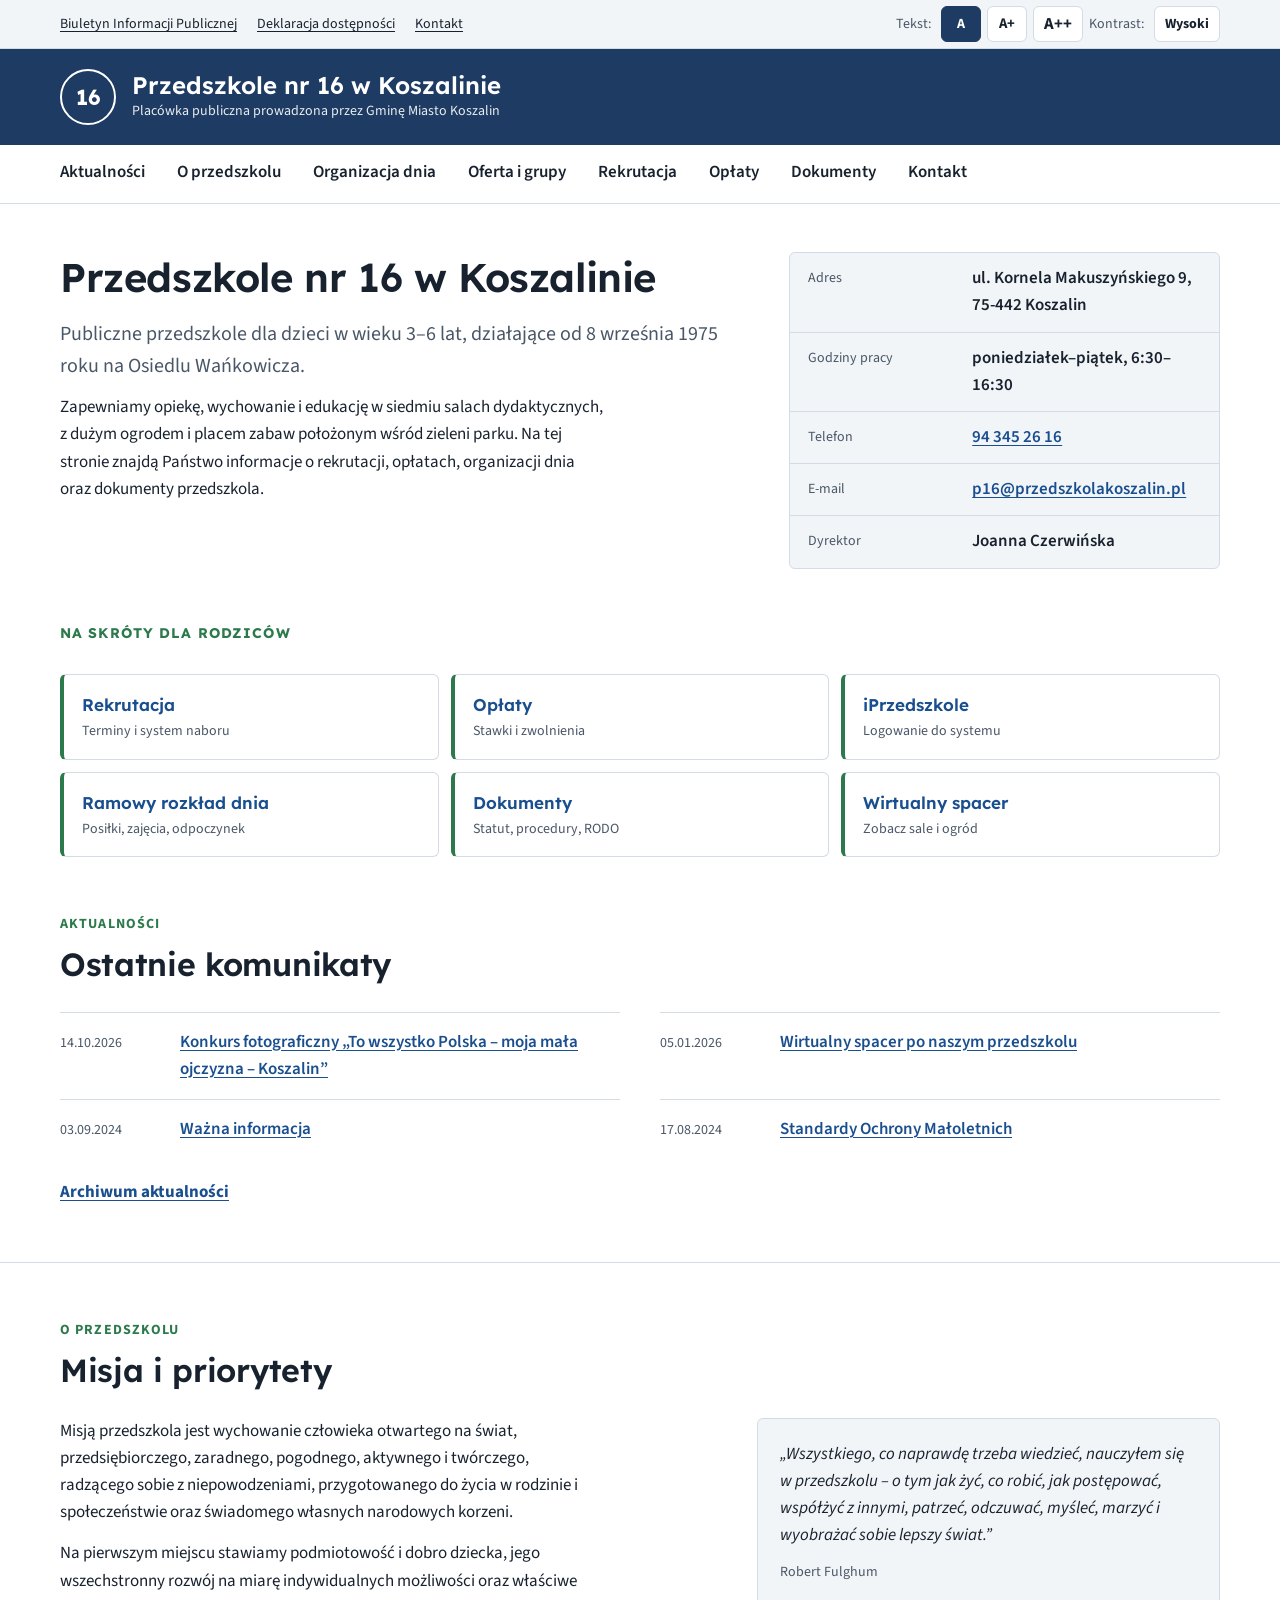
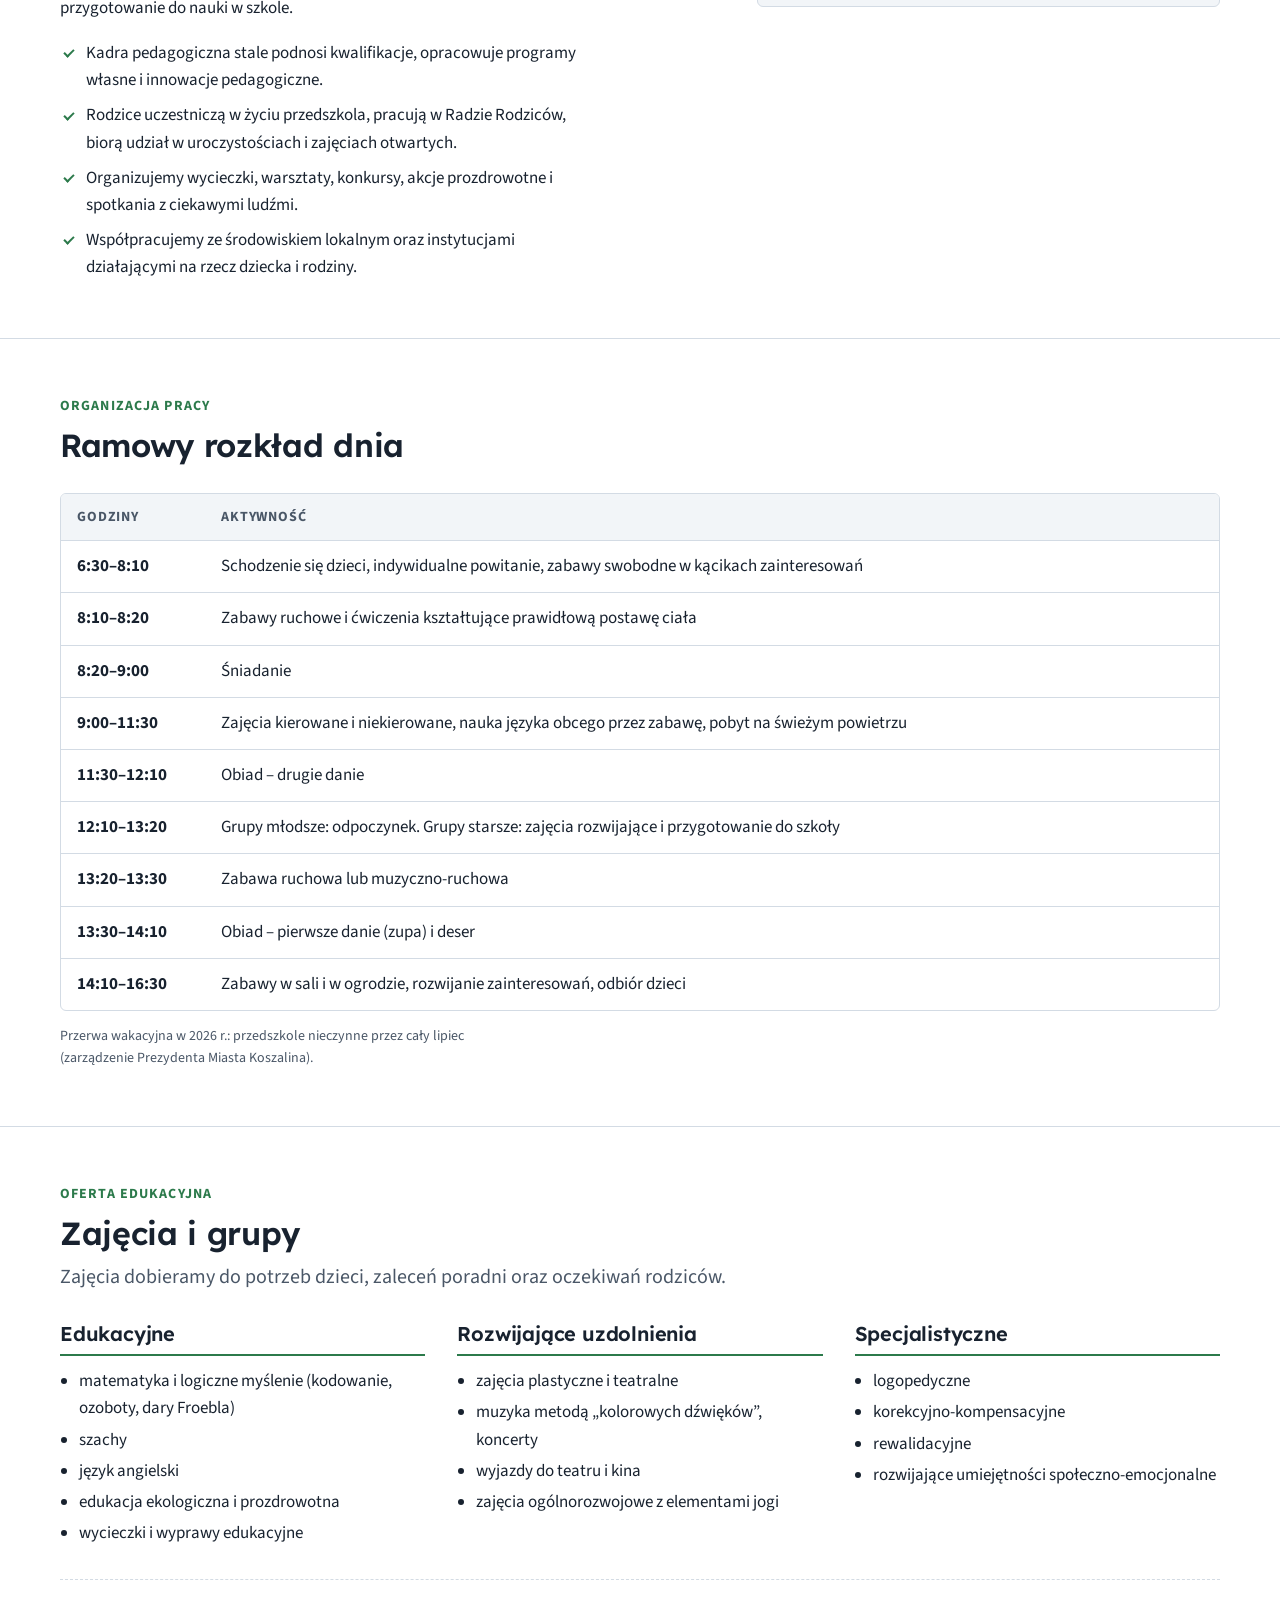
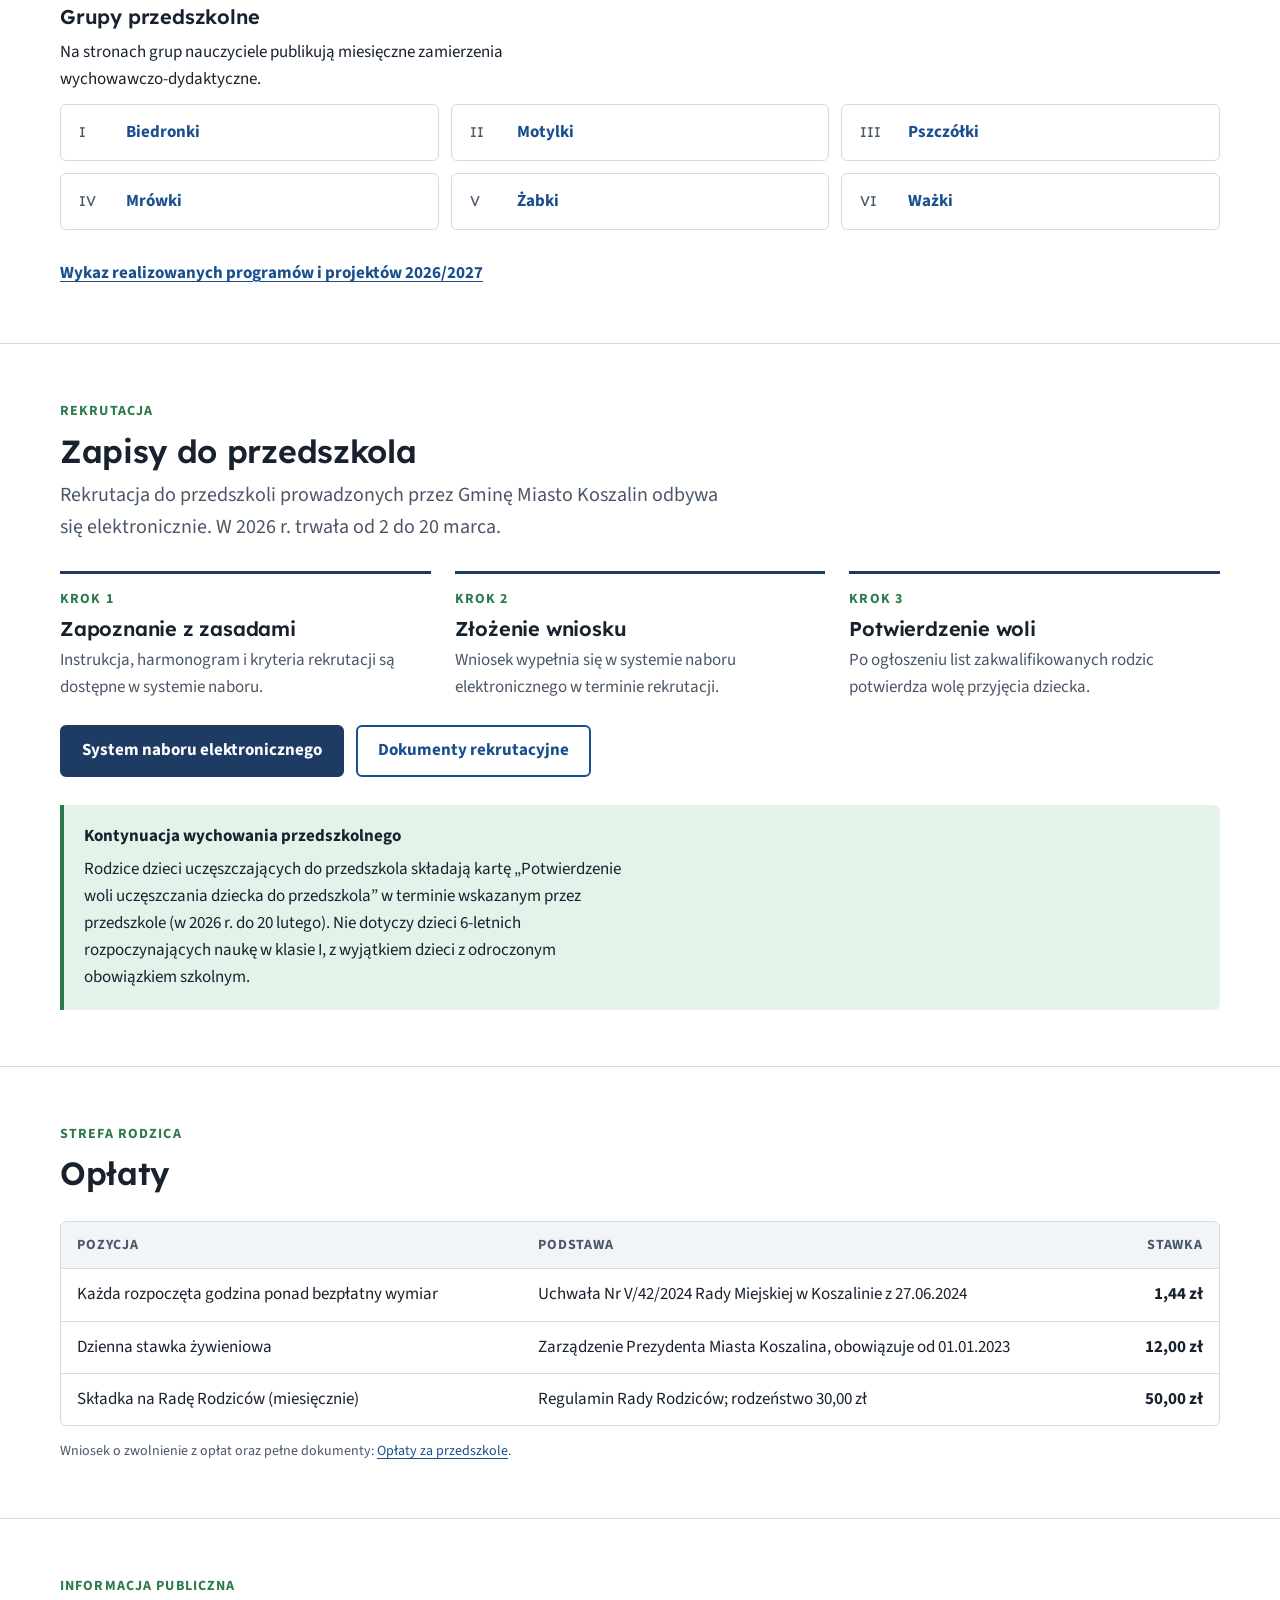
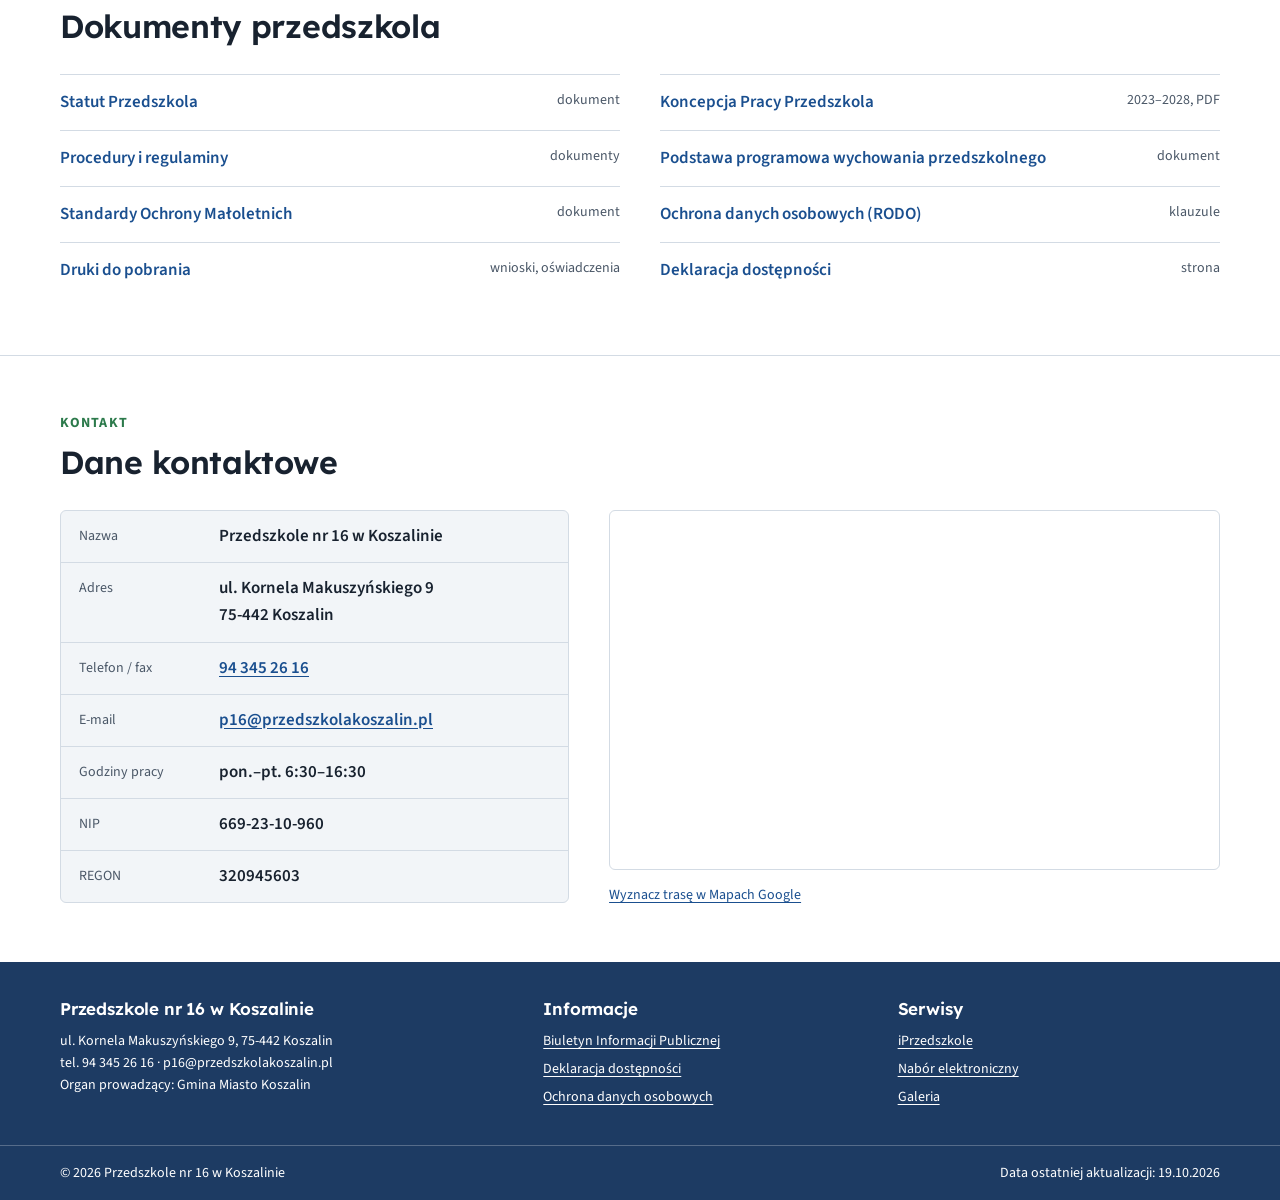
==== oficjalna/index.html @ 83d0f4f5 "Add official, accessibility-focused version of the kindergarten site Restrained public-institution d" ====
<!doctype html>
<html lang="pl">
<head>
<meta charset="utf-8">
<meta name="viewport" content="width=device-width, initial-scale=1">
<title>Przedszkole nr 16 w Koszalinie</title>
<meta name="description" content="Przedszkole nr 16 w Koszalinie – publiczne przedszkole prowadzone przez Gminę Miasto Koszalin. Rekrutacja, opłaty, organizacja dnia, dokumenty i kontakt.">
<link rel="preconnect" href="https://fonts.googleapis.com">
<link rel="preconnect" href="https://fonts.gstatic.com" crossorigin>
<link href="https://fonts.googleapis.com/css2?family=Lexend:wght@500;600;700&family=Source+Sans+3:wght@400;600;700&display=swap&subset=latin-ext" rel="stylesheet">
<style>
/* Layout: urzędowy układ jednokolumnowy — pasek dostępności, nagłówek instytucji, menu,
   treść w sekcjach z czytelnymi nagłówkami i tabelami; akcent zieleni parku tylko w detalach. */
:root {
  --bg: #ffffff;
  --surface: #f2f5f8;
  --ink: #18222f;
  --muted: #4a5767;
  --line: #d3dbe4;
  --brand: #1d3b63;
  --brand-ink: #ffffff;
  --link: #1a4f8f;
  --accent: #2c7a4b;
  --accent-soft: #e5f2ea;
  --focus: #ffbf47;
  --focus-ink: #18222f;

  --f-display: "Lexend", "Segoe UI", system-ui, sans-serif;
  --f-body: "Source Sans 3", "Segoe UI", system-ui, -apple-system, sans-serif;

  --s-1: 0.875rem; --s0: 1.0625rem; --s1: 1.25rem; --s2: 1.5rem; --s3: 2rem; --s4: 2.5rem;
  --r: 6px;
  --max: 1160px;
  --text: 68ch;
}
@media (prefers-color-scheme: dark) {
  :root:not([data-theme="light"]) {
    --bg: #10161e; --surface: #18212c; --ink: #e8edf3; --muted: #aab6c4; --line: #2c3a4a;
    --brand: #19324f; --brand-ink: #ffffff; --link: #8fbfff; --accent: #6cc794; --accent-soft: #1b3326;
    --focus: #ffbf47; --focus-ink: #10161e; color-scheme: dark;
  }
}
:root[data-theme="dark"] {
  --bg: #10161e; --surface: #18212c; --ink: #e8edf3; --muted: #aab6c4; --line: #2c3a4a;
  --brand: #19324f; --brand-ink: #ffffff; --link: #8fbfff; --accent: #6cc794; --accent-soft: #1b3326;
  --focus: #ffbf47; --focus-ink: #10161e; color-scheme: dark;
}
/* Wysoki kontrast (przełącznik w pasku dostępności) */
:root[data-contrast="high"] {
  --bg: #000000; --surface: #000000; --ink: #ffff00; --muted: #ffff00; --line: #ffff00;
  --brand: #000000; --brand-ink: #ffff00; --link: #ffff00; --accent: #ffff00; --accent-soft: #000000;
  --focus: #ffffff; --focus-ink: #000000; color-scheme: dark;
}
:root[data-fs="1"] { font-size: 112.5%; }
:root[data-fs="2"] { font-size: 125%; }

*, *::before, *::after { box-sizing: border-box; }
html { background: var(--bg); }
body {
  margin: 0; background: var(--bg); color: var(--ink);
  font-family: var(--f-body); font-size: var(--s0); line-height: 1.6;
  overflow-x: hidden;
}
h1, h2, h3 { font-family: var(--f-display); font-weight: 600; line-height: 1.25; margin: 0; text-wrap: balance; letter-spacing: -0.01em; }
h2 { font-size: var(--s3); }
h3 { font-size: var(--s1); }
p { margin: 0; max-width: var(--text); }
a { color: var(--link); text-underline-offset: 0.18em; }
a:hover { text-decoration-thickness: 2px; }
:focus-visible { outline: 3px solid var(--focus); outline-offset: 2px; box-shadow: 0 0 0 6px var(--focus-ink); }
img, iframe { max-width: 100%; }

.wrap {
  max-width: calc(var(--max) + 2 * 24px); margin-inline: auto;
  padding-left: max(16px, env(safe-area-inset-left, 0px));
  padding-right: max(16px, env(safe-area-inset-right, 0px));
}
@media (min-width: 720px) { .wrap { padding-left: max(24px, env(safe-area-inset-left, 0px)); padding-right: max(24px, env(safe-area-inset-right, 0px)); } }

.skip { position: absolute; left: 16px; top: -100px; z-index: 20; background: var(--focus); color: var(--focus-ink); padding: 10px 16px; font-weight: 700; border-radius: var(--r); }
.skip:focus { top: calc(env(safe-area-inset-top, 0px) + 8px); }

/* Pasek dostępności */
.util { background: var(--surface); border-bottom: 1px solid var(--line); font-size: var(--s-1); }
.util .wrap { display: flex; flex-wrap: wrap; align-items: center; justify-content: space-between; gap: 8px 24px; padding-block: 6px; }
.util ul { list-style: none; margin: 0; padding: 0; display: flex; flex-wrap: wrap; gap: 4px 20px; }
.util a { color: var(--ink); }
.a11y { display: flex; flex-wrap: wrap; align-items: center; gap: 6px; }
.a11y span { color: var(--muted); margin-right: 4px; }
.a11y button {
  font: inherit; font-weight: 700; min-width: 40px; min-height: 36px; padding: 2px 10px; cursor: pointer;
  border: 1px solid var(--line); background: var(--bg); color: var(--ink); border-radius: var(--r);
}
.a11y button[aria-pressed="true"] { background: var(--brand); color: var(--brand-ink); border-color: var(--brand); }
:root[data-contrast="high"] .a11y button[aria-pressed="true"] { outline: 2px solid var(--ink); }
.a11y .fs1 { font-size: 1.05em; } .a11y .fs2 { font-size: 1.2em; }

/* Nagłówek instytucji */
.masthead { background: var(--brand); color: var(--brand-ink); }
.masthead .wrap { display: flex; align-items: center; justify-content: space-between; gap: 16px; padding-block: 20px; }
.inst { display: flex; align-items: center; gap: 16px; color: inherit; text-decoration: none; min-width: 0; }
.inst-mark {
  flex: none; width: 56px; height: 56px; border: 2px solid currentColor; border-radius: 50%;
  display: grid; place-items: center; font-family: var(--f-display); font-weight: 700; font-size: 1.35rem;
}
.inst-name { display: flex; flex-direction: column; min-width: 0; }
.inst-name strong { font-family: var(--f-display); font-weight: 600; font-size: var(--s2); line-height: 1.15; }
.inst-name small { font-size: var(--s-1); opacity: .9; }
.menu-btn {
  display: none; font: inherit; font-weight: 700; color: var(--brand-ink); background: transparent;
  border: 2px solid currentColor; border-radius: var(--r); padding: 8px 14px; cursor: pointer; min-height: 44px;
}

nav.main { border-bottom: 1px solid var(--line); background: var(--bg); }
nav.main ul { list-style: none; margin: 0; padding: 0; display: flex; flex-wrap: wrap; }
nav.main a {
  display: block; padding: 14px 16px; color: var(--ink); text-decoration: none; font-weight: 600;
  border-bottom: 3px solid transparent;
}
nav.main li:first-child a { padding-left: 0; }
nav.main a:hover { border-bottom-color: var(--accent); }

/* Treść */
main section { padding-block: 56px; border-bottom: 1px solid var(--line); }
main section:last-of-type { border-bottom: 0; }
.sec-head { display: grid; gap: 8px; margin-bottom: 28px; }
.kicker { font-size: var(--s-1); font-weight: 700; text-transform: uppercase; letter-spacing: .08em; color: var(--accent); }
.lede { color: var(--muted); font-size: var(--s1); }

.intro { display: grid; grid-template-columns: minmax(0, 1.6fr) minmax(0, 1fr); gap: 40px; align-items: start; padding-block: 48px 56px; }
.intro h1 { font-size: var(--s4); margin-bottom: 16px; }
.intro p + p { margin-top: 12px; }
.facts { margin: 0; border: 1px solid var(--line); border-radius: var(--r); background: var(--surface); }
.facts div { display: grid; grid-template-columns: 9.5rem minmax(0, 1fr); gap: 12px; padding: 12px 18px; border-top: 1px solid var(--line); }
.facts div:first-child { border-top: 0; }
.facts dt { color: var(--muted); font-size: var(--s-1); padding-top: 2px; }
.facts dd { margin: 0; font-weight: 600; overflow-wrap: anywhere; }

.quick { list-style: none; margin: 32px 0 0; padding: 0; display: grid; grid-template-columns: repeat(3, minmax(0, 1fr)); gap: 12px; }
.quick a {
  display: grid; gap: 2px; padding: 16px 18px; height: 100%;
  border: 1px solid var(--line); border-left: 4px solid var(--accent); border-radius: var(--r);
  text-decoration: none; color: var(--ink); background: var(--bg);
}
.quick a:hover { background: var(--accent-soft); }
.quick strong { font-family: var(--f-display); font-weight: 600; color: var(--link); }
.quick span { color: var(--muted); font-size: var(--s-1); }

/* Aktualności */
.news { list-style: none; margin: 0; padding: 0; display: grid; grid-template-columns: repeat(2, minmax(0, 1fr)); gap: 0 40px; }
.news li { display: grid; grid-template-columns: 6.5rem minmax(0, 1fr); gap: 16px; padding: 16px 0; border-top: 1px solid var(--line); }
.news time { font-variant-numeric: tabular-nums; color: var(--muted); font-size: var(--s-1); padding-top: 3px; }
.news a { font-weight: 600; }
.more { display: inline-block; margin-top: 20px; font-weight: 700; }

/* O przedszkolu */
.cols { display: grid; grid-template-columns: minmax(0, 1.4fr) minmax(0, 1fr); gap: 48px; }
.prose { display: grid; gap: 14px; }
.ticks { list-style: none; margin: 4px 0 0; padding: 0; display: grid; gap: 8px; }
.ticks li { position: relative; padding-left: 26px; max-width: var(--text); }
.ticks li::before { content: ""; position: absolute; left: 4px; top: .55em; width: 10px; height: 6px; border-left: 2px solid var(--accent); border-bottom: 2px solid var(--accent); transform: rotate(-45deg); }
aside.panel { border: 1px solid var(--line); border-radius: var(--r); padding: 22px; background: var(--surface); display: grid; gap: 12px; align-self: start; }
aside.panel blockquote { margin: 0; font-style: italic; }
aside.panel cite { font-style: normal; color: var(--muted); font-size: var(--s-1); }

/* Tabele */
.table-scroll { overflow-x: auto; border: 1px solid var(--line); border-radius: var(--r); }
table { width: 100%; border-collapse: collapse; font-variant-numeric: tabular-nums; }
caption { text-align: left; padding: 12px 16px; font-weight: 700; background: var(--surface); border-bottom: 1px solid var(--line); }
th, td { text-align: left; vertical-align: top; padding: 12px 16px; border-top: 1px solid var(--line); }
thead th { border-top: 0; font-size: var(--s-1); text-transform: uppercase; letter-spacing: .06em; color: var(--muted); background: var(--surface); }
tbody th { white-space: nowrap; font-weight: 700; width: 9rem; }
td.num { text-align: right; white-space: nowrap; font-weight: 700; }
.note { margin-top: 14px; color: var(--muted); font-size: var(--s-1); }

/* Oferta */
.offer { display: grid; grid-template-columns: repeat(3, minmax(0, 1fr)); gap: 32px; }
.offer h3 { padding-bottom: 8px; border-bottom: 2px solid var(--accent); margin-bottom: 12px; }
.offer ul { margin: 0; padding-left: 1.1em; display: grid; gap: 4px; }
.programs { margin-top: 32px; padding-top: 24px; border-top: 1px dashed var(--line); display: grid; gap: 10px; }

.groups { list-style: none; margin: 0; padding: 0; display: grid; grid-template-columns: repeat(3, minmax(0, 1fr)); gap: 12px; }
.groups a { display: flex; align-items: baseline; gap: 12px; padding: 14px 18px; border: 1px solid var(--line); border-radius: var(--r); text-decoration: none; color: var(--ink); }
.groups a:hover { border-color: var(--link); }
.groups span { font-family: var(--f-display); color: var(--muted); font-size: var(--s-1); min-width: 2.2rem; }
.groups strong { color: var(--link); }

/* Rekrutacja */
.steps { list-style: none; margin: 0; padding: 0; counter-reset: st; display: grid; grid-template-columns: repeat(3, minmax(0, 1fr)); gap: 24px; }
.steps li { counter-increment: st; display: grid; gap: 6px; padding-top: 14px; border-top: 3px solid var(--brand); }
:root[data-contrast="high"] .steps li { border-top-color: var(--ink); }
.steps li::before { content: "Krok " counter(st); font-size: var(--s-1); font-weight: 700; text-transform: uppercase; letter-spacing: .08em; color: var(--accent); }
.steps p { color: var(--muted); }
.callout { margin-top: 28px; padding: 18px 20px; border-left: 4px solid var(--accent); background: var(--accent-soft); border-radius: 0 var(--r) var(--r) 0; display: grid; gap: 6px; }
:root[data-contrast="high"] .callout { border: 2px solid var(--ink); }
.actions { display: flex; flex-wrap: wrap; gap: 12px; margin-top: 24px; }
.btn {
  display: inline-flex; align-items: center; min-height: 44px; padding: 10px 20px; border-radius: var(--r);
  font-weight: 700; text-decoration: none; background: var(--brand); color: var(--brand-ink); border: 2px solid var(--brand);
}
.btn:hover { text-decoration: underline; }
.btn.secondary { background: transparent; color: var(--link); border-color: currentColor; }
:root[data-contrast="high"] .btn { border-color: var(--ink); }

/* Dokumenty */
.docs { list-style: none; margin: 0; padding: 0; display: grid; grid-template-columns: repeat(2, minmax(0, 1fr)); gap: 0 40px; }
.docs li { border-top: 1px solid var(--line); }
.docs a { display: flex; justify-content: space-between; gap: 16px; padding: 14px 0; text-decoration: none; color: var(--ink); }
.docs a:hover .t { text-decoration: underline; }
.docs .t { font-weight: 600; color: var(--link); }
.docs .d { color: var(--muted); font-size: var(--s-1); text-align: right; }

/* Kontakt */
.contact { display: grid; grid-template-columns: minmax(0, 1fr) minmax(0, 1.2fr); gap: 40px; align-items: start; }
.contact .facts div { grid-template-columns: 8rem minmax(0, 1fr); }
.map-frame { width: 100%; height: 360px; border: 1px solid var(--line); border-radius: var(--r); display: block; }
.map-card { border: 1px solid var(--line); border-radius: var(--r); background: var(--surface); padding: 24px; display: grid; gap: 10px; }

/* Stopka */
footer { background: var(--brand); color: var(--brand-ink); font-size: var(--s-1); }
footer a { color: var(--brand-ink); }
footer .wrap { padding-block: 36px; display: grid; grid-template-columns: minmax(0, 1.4fr) repeat(2, minmax(0, 1fr)); gap: 32px; }
footer h2 { font-size: var(--s0); margin-bottom: 10px; }
footer ul { list-style: none; margin: 0; padding: 0; display: grid; gap: 6px; }
footer p { max-width: none; }
.legal { border-top: 1px solid rgba(255,255,255,.25); }
:root[data-contrast="high"] .legal { border-top-color: var(--ink); }
.legal .wrap { display: flex; flex-wrap: wrap; justify-content: space-between; gap: 8px 24px; padding-block: 16px; }

@media (max-width: 960px) {
  .intro, .cols, .contact { grid-template-columns: minmax(0, 1fr); }
  .offer, .steps { grid-template-columns: minmax(0, 1fr); gap: 24px; }
  .quick, .groups { grid-template-columns: repeat(2, minmax(0, 1fr)); }
  .news, .docs { grid-template-columns: minmax(0, 1fr); }
  footer .wrap { grid-template-columns: minmax(0, 1fr) minmax(0, 1fr); }
  footer .wrap > div:first-child { grid-column: 1 / -1; }
}
@media (max-width: 720px) {
  .menu-btn { display: inline-block; }
  nav.main ul { display: none; flex-direction: column; padding-block: 4px; }
  nav.main.open ul { display: flex; }
  nav.main li a, nav.main li:first-child a { padding: 12px 0; border-bottom: 1px solid var(--line); }
  nav.main li:last-child a { border-bottom: 0; }
  .inst-mark { width: 46px; height: 46px; font-size: 1.1rem; }
  .inst-name strong { font-size: var(--s1); }
  .intro h1 { font-size: var(--s3); }
  h2 { font-size: var(--s2); }
  main section { padding-block: 40px; }
  .quick, .groups { grid-template-columns: minmax(0, 1fr); }
  .facts div, .contact .facts div { grid-template-columns: minmax(0, 1fr); gap: 0; }
  .news li { grid-template-columns: minmax(0, 1fr); gap: 2px; }
  footer .wrap { grid-template-columns: minmax(0, 1fr); }
  .map-frame { height: 280px; }
}
@media (prefers-reduced-motion: reduce) { html { scroll-behavior: auto; } }
@media (prefers-reduced-motion: no-preference) { html { scroll-behavior: smooth; } }
</style>
</head>
<body>

<a class="skip" href="#tresc">Przejdź do treści</a>

<div class="util">
  <div class="wrap">
    <ul>
      <!-- TODO: wpisać adres Biuletynu Informacji Publicznej przedszkola -->
      <li><a href="https://www.gov.pl/web/bip" target="_blank" rel="noopener">Biuletyn Informacji Publicznej</a></li>
      <li><a href="https://p16.eduportal.koszalin.pl/pl/page/deklaracja-dostepnosci-5" target="_blank" rel="noopener">Deklaracja dostępności</a></li>
      <li><a href="#kontakt">Kontakt</a></li>
    </ul>
    <div class="a11y" role="group" aria-label="Ustawienia dostępności">
      <span>Tekst:</span>
      <button type="button" id="fs0" data-fs="0" aria-pressed="true" aria-label="Normalny rozmiar tekstu">A</button>
      <button type="button" id="fs1" class="fs1" data-fs="1" aria-pressed="false" aria-label="Większy tekst">A+</button>
      <button type="button" id="fs2" class="fs2" data-fs="2" aria-pressed="false" aria-label="Największy tekst">A++</button>
      <span>Kontrast:</span>
      <button type="button" id="contrast" aria-pressed="false">Wysoki</button>
    </div>
  </div>
</div>

<header class="masthead">
  <div class="wrap">
    <a class="inst" href="#tresc">
      <span class="inst-mark" aria-hidden="true">16</span>
      <span class="inst-name">
        <strong>Przedszkole nr 16 w Koszalinie</strong>
        <small>Placówka publiczna prowadzona przez Gminę Miasto Koszalin</small>
      </span>
    </a>
    <button class="menu-btn" type="button" id="menu-btn" aria-expanded="false" aria-controls="menu">Menu</button>
  </div>
</header>

<nav class="main" id="menu" aria-label="Menu główne">
  <div class="wrap">
    <ul>
      <li><a href="#aktualnosci">Aktualności</a></li>
      <li><a href="#o-przedszkolu">O przedszkolu</a></li>
      <li><a href="#organizacja">Organizacja dnia</a></li>
      <li><a href="#oferta">Oferta i grupy</a></li>
      <li><a href="#rekrutacja">Rekrutacja</a></li>
      <li><a href="#oplaty">Opłaty</a></li>
      <li><a href="#dokumenty">Dokumenty</a></li>
      <li><a href="#kontakt">Kontakt</a></li>
    </ul>
  </div>
</nav>

<main id="tresc" tabindex="-1">
  <div class="wrap">
    <div class="intro">
      <div>
        <h1>Przedszkole nr 16 w Koszalinie</h1>
        <p class="lede">Publiczne przedszkole dla dzieci w wieku 3–6 lat, działające od 8 września 1975 roku na Osiedlu Wańkowicza.</p>
        <p>Zapewniamy opiekę, wychowanie i edukację w siedmiu salach dydaktycznych, z dużym ogrodem i placem zabaw położonym wśród zieleni parku. Na tej stronie znajdą Państwo informacje o rekrutacji, opłatach, organizacji dnia oraz dokumenty przedszkola.</p>
      </div>
      <dl class="facts" aria-label="Najważniejsze informacje">
        <div><dt>Adres</dt><dd>ul. Kornela Makuszyńskiego 9, 75-442 Koszalin</dd></div>
        <div><dt>Godziny pracy</dt><dd>poniedziałek–piątek, 6:30–16:30</dd></div>
        <div><dt>Telefon</dt><dd><a href="tel:+48943452616">94 345 26 16</a></dd></div>
        <div><dt>E-mail</dt><dd><a href="mailto:p16@przedszkolakoszalin.pl">p16@przedszkolakoszalin.pl</a></dd></div>
        <div><dt>Dyrektor</dt><dd>Joanna Czerwińska</dd></div>
      </dl>
    </div>

    <h2 class="kicker" id="na-skroty">Na skróty dla rodziców</h2>
    <ul class="quick" aria-labelledby="na-skroty">
      <li><a href="#rekrutacja"><strong>Rekrutacja</strong><span>Terminy i system naboru</span></a></li>
      <li><a href="#oplaty"><strong>Opłaty</strong><span>Stawki i zwolnienia</span></a></li>
      <li><a href="https://iprzedszkole.eduportal.koszalin.pl/Authentication/WyborPanel.aspx" target="_blank" rel="noopener"><strong>iPrzedszkole</strong><span>Logowanie do systemu</span></a></li>
      <li><a href="#organizacja"><strong>Ramowy rozkład dnia</strong><span>Posiłki, zajęcia, odpoczynek</span></a></li>
      <li><a href="#dokumenty"><strong>Dokumenty</strong><span>Statut, procedury, RODO</span></a></li>
      <li><a href="https://my.matterport.com/show/?m=dhJuXBP8sXi" target="_blank" rel="noopener"><strong>Wirtualny spacer</strong><span>Zobacz sale i ogród</span></a></li>
    </ul>
  </div>

  <section id="aktualnosci" aria-labelledby="h-aktualnosci">
    <div class="wrap">
      <div class="sec-head">
        <p class="kicker">Aktualności</p>
        <h2 id="h-aktualnosci">Ostatnie komunikaty</h2>
      </div>
      <ul class="news">
        <li><time datetime="2026-10-14">14.10.2026</time><a href="https://p16.eduportal.koszalin.pl/pl/art/konkurs-fotograficzny-to-wszystko-polska-moja-mala-ojczyzna-koszalin.5885.html" target="_blank" rel="noopener">Konkurs fotograficzny „To wszystko Polska – moja mała ojczyzna – Koszalin”</a></li>
        <li><time datetime="2026-01-05">05.01.2026</time><a href="https://p16.eduportal.koszalin.pl/pl/art/wirtualny-spacer-po-naszym-przedszkolu.5288.html" target="_blank" rel="noopener">Wirtualny spacer po naszym przedszkolu</a></li>
        <li><time datetime="2024-09-03">03.09.2024</time><a href="https://p16.eduportal.koszalin.pl/pl/art/wazna-informacja.4112.html" target="_blank" rel="noopener">Ważna informacja</a></li>
        <li><time datetime="2024-08-17">17.08.2024</time><a href="https://p16.eduportal.koszalin.pl/pl/art/standardy-ochrony-maloletnich.3098.html" target="_blank" rel="noopener">Standardy Ochrony Małoletnich</a></li>
      </ul>
      <a class="more" href="https://p16.eduportal.koszalin.pl/pl/artc/aktualnosci.1.html" target="_blank" rel="noopener">Archiwum aktualności</a>
    </div>
  </section>

  <section id="o-przedszkolu" aria-labelledby="h-o">
    <div class="wrap">
      <div class="sec-head">
        <p class="kicker">O przedszkolu</p>
        <h2 id="h-o">Misja i priorytety</h2>
      </div>
      <div class="cols">
        <div class="prose">
          <p>Misją przedszkola jest wychowanie człowieka otwartego na świat, przedsiębiorczego, zaradnego, pogodnego, aktywnego i twórczego, radzącego sobie z niepowodzeniami, przygotowanego do życia w rodzinie i społeczeństwie oraz świadomego własnych narodowych korzeni.</p>
          <p>Na pierwszym miejscu stawiamy podmiotowość i dobro dziecka, jego wszechstronny rozwój na miarę indywidualnych możliwości oraz właściwe przygotowanie do nauki w szkole.</p>
          <ul class="ticks">
            <li>Kadra pedagogiczna stale podnosi kwalifikacje, opracowuje programy własne i innowacje pedagogiczne.</li>
            <li>Rodzice uczestniczą w życiu przedszkola, pracują w Radzie Rodziców, biorą udział w uroczystościach i zajęciach otwartych.</li>
            <li>Organizujemy wycieczki, warsztaty, konkursy, akcje prozdrowotne i spotkania z ciekawymi ludźmi.</li>
            <li>Współpracujemy ze środowiskiem lokalnym oraz instytucjami działającymi na rzecz dziecka i rodziny.</li>
          </ul>
        </div>
        <aside class="panel" aria-label="Motto przedszkola">
          <blockquote>„Wszystkiego, co naprawdę trzeba wiedzieć, nauczyłem się w przedszkolu – o tym jak żyć, co robić, jak postępować, współżyć z innymi, patrzeć, odczuwać, myśleć, marzyć i wyobrażać sobie lepszy świat.”</blockquote>
          <cite>Robert Fulghum</cite>
        </aside>
      </div>
    </div>
  </section>

  <section id="organizacja" aria-labelledby="h-org">
    <div class="wrap">
      <div class="sec-head">
        <p class="kicker">Organizacja pracy</p>
        <h2 id="h-org">Ramowy rozkład dnia</h2>
      </div>
      <div class="table-scroll">
        <table>
          <thead><tr><th scope="col">Godziny</th><th scope="col">Aktywność</th></tr></thead>
          <tbody>
            <tr><th scope="row">6:30–8:10</th><td>Schodzenie się dzieci, indywidualne powitanie, zabawy swobodne w kącikach zainteresowań</td></tr>
            <tr><th scope="row">8:10–8:20</th><td>Zabawy ruchowe i ćwiczenia kształtujące prawidłową postawę ciała</td></tr>
            <tr><th scope="row">8:20–9:00</th><td>Śniadanie</td></tr>
            <tr><th scope="row">9:00–11:30</th><td>Zajęcia kierowane i niekierowane, nauka języka obcego przez zabawę, pobyt na świeżym powietrzu</td></tr>
            <tr><th scope="row">11:30–12:10</th><td>Obiad – drugie danie</td></tr>
            <tr><th scope="row">12:10–13:20</th><td>Grupy młodsze: odpoczynek. Grupy starsze: zajęcia rozwijające i przygotowanie do szkoły</td></tr>
            <tr><th scope="row">13:20–13:30</th><td>Zabawa ruchowa lub muzyczno-ruchowa</td></tr>
            <tr><th scope="row">13:30–14:10</th><td>Obiad – pierwsze danie (zupa) i deser</td></tr>
            <tr><th scope="row">14:10–16:30</th><td>Zabawy w sali i w ogrodzie, rozwijanie zainteresowań, odbiór dzieci</td></tr>
          </tbody>
        </table>
      </div>
      <p class="note">Przerwa wakacyjna w 2026 r.: przedszkole nieczynne przez cały lipiec (zarządzenie Prezydenta Miasta Koszalina).</p>
    </div>
  </section>

  <section id="oferta" aria-labelledby="h-oferta">
    <div class="wrap">
      <div class="sec-head">
        <p class="kicker">Oferta edukacyjna</p>
        <h2 id="h-oferta">Zajęcia i grupy</h2>
        <p class="lede">Zajęcia dobieramy do potrzeb dzieci, zaleceń poradni oraz oczekiwań rodziców.</p>
      </div>
      <div class="offer">
        <div>
          <h3>Edukacyjne</h3>
          <ul>
            <li>matematyka i logiczne myślenie (kodowanie, ozoboty, dary Froebla)</li>
            <li>szachy</li>
            <li>język angielski</li>
            <li>edukacja ekologiczna i prozdrowotna</li>
            <li>wycieczki i wyprawy edukacyjne</li>
          </ul>
        </div>
        <div>
          <h3>Rozwijające uzdolnienia</h3>
          <ul>
            <li>zajęcia plastyczne i teatralne</li>
            <li>muzyka metodą „kolorowych dźwięków”, koncerty</li>
            <li>wyjazdy do teatru i kina</li>
            <li>zajęcia ogólnorozwojowe z elementami jogi</li>
          </ul>
        </div>
        <div>
          <h3>Specjalistyczne</h3>
          <ul>
            <li>logopedyczne</li>
            <li>korekcyjno-kompensacyjne</li>
            <li>rewalidacyjne</li>
            <li>rozwijające umiejętności społeczno-emocjonalne</li>
          </ul>
        </div>
      </div>

      <div class="programs">
        <h3>Grupy przedszkolne</h3>
        <p>Na stronach grup nauczyciele publikują miesięczne zamierzenia wychowawczo-dydaktyczne.</p>
        <ul class="groups">
          <li><a href="https://p16.eduportal.koszalin.pl/pl/page/grupy-1/grupa-i-biedronki" target="_blank" rel="noopener"><span>I</span><strong>Biedronki</strong></a></li>
          <li><a href="https://p16.eduportal.koszalin.pl/pl/page/grupy-1/grupa-ii-motylki" target="_blank" rel="noopener"><span>II</span><strong>Motylki</strong></a></li>
          <li><a href="https://p16.eduportal.koszalin.pl/pl/page/grupy-1/grupa-iii-pszczolki" target="_blank" rel="noopener"><span>III</span><strong>Pszczółki</strong></a></li>
          <li><a href="https://p16.eduportal.koszalin.pl/pl/page/grupy-1/grupa-iv-mrowki" target="_blank" rel="noopener"><span>IV</span><strong>Mrówki</strong></a></li>
          <li><a href="https://p16.eduportal.koszalin.pl/pl/page/grupy-1/grupa-v-zabki" target="_blank" rel="noopener"><span>V</span><strong>Żabki</strong></a></li>
          <li><a href="https://p16.eduportal.koszalin.pl/pl/page/grupy-1/grupa-vi-wazki" target="_blank" rel="noopener"><span>VI</span><strong>Ważki</strong></a></li>
        </ul>
        <a class="more" href="https://p16.eduportal.koszalin.pl/pl/page/dokumenty-29/realizowane-programy" target="_blank" rel="noopener">Wykaz realizowanych programów i projektów 2026/2027</a>
      </div>
    </div>
  </section>

  <section id="rekrutacja" aria-labelledby="h-rek">
    <div class="wrap">
      <div class="sec-head">
        <p class="kicker">Rekrutacja</p>
        <h2 id="h-rek">Zapisy do przedszkola</h2>
        <p class="lede">Rekrutacja do przedszkoli prowadzonych przez Gminę Miasto Koszalin odbywa się elektronicznie. W 2026 r. trwała od 2 do 20 marca.</p>
      </div>
      <ol class="steps">
        <li><h3>Zapoznanie z zasadami</h3><p>Instrukcja, harmonogram i kryteria rekrutacji są dostępne w systemie naboru.</p></li>
        <li><h3>Złożenie wniosku</h3><p>Wniosek wypełnia się w systemie naboru elektronicznego w terminie rekrutacji.</p></li>
        <li><h3>Potwierdzenie woli</h3><p>Po ogłoszeniu list zakwalifikowanych rodzic potwierdza wolę przyjęcia dziecka.</p></li>
      </ol>
      <div class="actions">
        <a class="btn" href="https://naborp-kandydat.eduportal.koszalin.pl/koszalin" target="_blank" rel="noopener">System naboru elektronicznego</a>
        <a class="btn secondary" href="https://p16.eduportal.koszalin.pl/pl/page/rekrutacja-28/rekrutacja-dzieci-3-letnich" target="_blank" rel="noopener">Dokumenty rekrutacyjne</a>
      </div>
      <div class="callout">
        <strong>Kontynuacja wychowania przedszkolnego</strong>
        <p>Rodzice dzieci uczęszczających do przedszkola składają kartę „Potwierdzenie woli uczęszczania dziecka do przedszkola” w terminie wskazanym przez przedszkole (w 2026 r. do 20 lutego). Nie dotyczy dzieci 6-letnich rozpoczynających naukę w klasie I, z wyjątkiem dzieci z odroczonym obowiązkiem szkolnym.</p>
      </div>
    </div>
  </section>

  <section id="oplaty" aria-labelledby="h-opl">
    <div class="wrap">
      <div class="sec-head">
        <p class="kicker">Strefa rodzica</p>
        <h2 id="h-opl">Opłaty</h2>
      </div>
      <div class="table-scroll">
        <table>
          <thead><tr><th scope="col">Pozycja</th><th scope="col">Podstawa</th><th scope="col" style="text-align:right">Stawka</th></tr></thead>
          <tbody>
            <tr><td>Każda rozpoczęta godzina ponad bezpłatny wymiar</td><td>Uchwała Nr V/42/2024 Rady Miejskiej w Koszalinie z 27.06.2024</td><td class="num">1,44 zł</td></tr>
            <tr><td>Dzienna stawka żywieniowa</td><td>Zarządzenie Prezydenta Miasta Koszalina, obowiązuje od 01.01.2023</td><td class="num">12,00 zł</td></tr>
            <tr><td>Składka na Radę Rodziców (miesięcznie)</td><td>Regulamin Rady Rodziców; rodzeństwo 30,00 zł</td><td class="num">50,00 zł</td></tr>
          </tbody>
        </table>
      </div>
      <p class="note">Wniosek o zwolnienie z opłat oraz pełne dokumenty: <a href="https://p16.eduportal.koszalin.pl/pl/page/strefa-rodzica-1/oplaty-za-przedszkole" target="_blank" rel="noopener">Opłaty za przedszkole</a>.</p>
    </div>
  </section>

  <section id="dokumenty" aria-labelledby="h-dok">
    <div class="wrap">
      <div class="sec-head">
        <p class="kicker">Informacja publiczna</p>
        <h2 id="h-dok">Dokumenty przedszkola</h2>
      </div>
      <ul class="docs">
        <li><a href="https://p16.eduportal.koszalin.pl/pl/page/dokumenty-29/statut-przedszkola" target="_blank" rel="noopener"><span class="t">Statut Przedszkola</span><span class="d">dokument</span></a></li>
        <li><a href="https://p16.eduportal.koszalin.pl/pl/page/dokumenty-29/koncepcja-pracy-przedszkola" target="_blank" rel="noopener"><span class="t">Koncepcja Pracy Przedszkola</span><span class="d">2023–2028, PDF</span></a></li>
        <li><a href="https://p16.eduportal.koszalin.pl/pl/page/dokumenty-29/procedury-regulaminy" target="_blank" rel="noopener"><span class="t">Procedury i regulaminy</span><span class="d">dokumenty</span></a></li>
        <li><a href="https://p16.eduportal.koszalin.pl/pl/page/dokumenty-29/podstawa-programowa-wychowania-przedszkolnego" target="_blank" rel="noopener"><span class="t">Podstawa programowa wychowania przedszkolnego</span><span class="d">dokument</span></a></li>
        <li><a href="https://p16.eduportal.koszalin.pl/pl/page/strefa-rodzica-1/standardy-ochrony-maloletnich" target="_blank" rel="noopener"><span class="t">Standardy Ochrony Małoletnich</span><span class="d">dokument</span></a></li>
        <li><a href="https://p16.eduportal.koszalin.pl/pl/page/dokumenty-29/rodo" target="_blank" rel="noopener"><span class="t">Ochrona danych osobowych (RODO)</span><span class="d">klauzule</span></a></li>
        <li><a href="https://p16.eduportal.koszalin.pl/pl/page/strefa-rodzica-1/do-pobrania" target="_blank" rel="noopener"><span class="t">Druki do pobrania</span><span class="d">wnioski, oświadczenia</span></a></li>
        <li><a href="https://p16.eduportal.koszalin.pl/pl/page/deklaracja-dostepnosci-5" target="_blank" rel="noopener"><span class="t">Deklaracja dostępności</span><span class="d">strona</span></a></li>
      </ul>
    </div>
  </section>

  <section id="kontakt" aria-labelledby="h-kontakt">
    <div class="wrap">
      <div class="sec-head">
        <p class="kicker">Kontakt</p>
        <h2 id="h-kontakt">Dane kontaktowe</h2>
      </div>
      <div class="contact">
        <dl class="facts">
          <div><dt>Nazwa</dt><dd>Przedszkole nr 16 w Koszalinie</dd></div>
          <div><dt>Adres</dt><dd>ul. Kornela Makuszyńskiego 9<br>75-442 Koszalin</dd></div>
          <div><dt>Telefon / fax</dt><dd><a href="tel:+48943452616">94 345 26 16</a></dd></div>
          <div><dt>E-mail</dt><dd><a href="mailto:p16@przedszkolakoszalin.pl">p16@przedszkolakoszalin.pl</a></dd></div>
          <div><dt>Godziny pracy</dt><dd>pon.–pt. 6:30–16:30</dd></div>
          <div><dt>NIP</dt><dd>669-23-10-960</dd></div>
          <div><dt>REGON</dt><dd>320945603</dd></div>
        </dl>
        <div>
          <iframe class="map-frame" title="Mapa dojazdu – ul. Kornela Makuszyńskiego 9, Koszalin" loading="lazy" src="https://www.openstreetmap.org/export/embed.html?bbox=16.1835%2C54.1968%2C16.1975%2C54.2028&amp;layer=mapnik&amp;marker=54.19985%2C16.19057"></iframe><p class="note"><a href="https://www.google.com/maps/search/?api=1&amp;query=Przedszkole+nr+16+Kornela+Makuszy%C5%84skiego+9+Koszalin" target="_blank" rel="noopener">Wyznacz trasę w Mapach Google</a></p>
        </div>
      </div>
    </div>
  </section>
</main>

<footer>
  <div class="wrap">
    <div>
      <h2>Przedszkole nr 16 w Koszalinie</h2>
      <p>ul. Kornela Makuszyńskiego 9, 75-442 Koszalin<br>tel. 94 345 26 16 · p16@przedszkolakoszalin.pl</p>
      <p>Organ prowadzący: Gmina Miasto Koszalin</p>
    </div>
    <div>
      <h2>Informacje</h2>
      <ul>
        <li><a href="https://www.gov.pl/web/bip" target="_blank" rel="noopener">Biuletyn Informacji Publicznej</a></li>
        <li><a href="https://p16.eduportal.koszalin.pl/pl/page/deklaracja-dostepnosci-5" target="_blank" rel="noopener">Deklaracja dostępności</a></li>
        <li><a href="https://p16.eduportal.koszalin.pl/pl/page/dokumenty-29/rodo" target="_blank" rel="noopener">Ochrona danych osobowych</a></li>
      </ul>
    </div>
    <div>
      <h2>Serwisy</h2>
      <ul>
        <li><a href="https://iprzedszkole.eduportal.koszalin.pl/Authentication/WyborPanel.aspx" target="_blank" rel="noopener">iPrzedszkole</a></li>
        <li><a href="https://naborp-kandydat.eduportal.koszalin.pl/koszalin" target="_blank" rel="noopener">Nabór elektroniczny</a></li>
        <li><a href="https://p16.eduportal.koszalin.pl/pl/page/galeria-5" target="_blank" rel="noopener">Galeria</a></li>
      </ul>
    </div>
  </div>
  <div class="legal">
    <div class="wrap">
      <p>© <span id="rok">2026</span> Przedszkole nr 16 w Koszalinie</p>
      <p>Data ostatniej aktualizacji: <time datetime="2026-10-19">19.10.2026</time></p>
    </div>
  </div>
</footer>

<script>
(function () {
  var root = document.documentElement;
  function load(k) { try { return localStorage.getItem(k); } catch (e) { return null; } }
  function save(k, v) { try { localStorage.setItem(k, v); } catch (e) {} }

  // Rozmiar tekstu
  var fsButtons = document.querySelectorAll('[data-fs]');
  function setFs(v) {
    if (v === '0') root.removeAttribute('data-fs'); else root.setAttribute('data-fs', v);
    fsButtons.forEach(function (b) { b.setAttribute('aria-pressed', String(b.getAttribute('data-fs') === v)); });
    save('p16-fs', v);
  }
  fsButtons.forEach(function (b) { b.addEventListener('click', function () { setFs(b.getAttribute('data-fs')); }); });
  setFs(load('p16-fs') || '0');

  // Wysoki kontrast
  var contrast = document.getElementById('contrast');
  function setContrast(on) {
    if (on) root.setAttribute('data-contrast', 'high'); else root.removeAttribute('data-contrast');
    contrast.setAttribute('aria-pressed', String(on));
    save('p16-contrast', on ? '1' : '0');
  }
  contrast.addEventListener('click', function () { setContrast(contrast.getAttribute('aria-pressed') !== 'true'); });
  setContrast(load('p16-contrast') === '1');

  // Menu mobilne
  var menuBtn = document.getElementById('menu-btn');
  var menu = document.getElementById('menu');
  menuBtn.addEventListener('click', function () {
    var open = menu.classList.toggle('open');
    menuBtn.setAttribute('aria-expanded', String(open));
  });
  menu.querySelectorAll('a').forEach(function (a) {
    a.addEventListener('click', function () { menu.classList.remove('open'); menuBtn.setAttribute('aria-expanded', 'false'); });
  });

  var rok = document.getElementById('rok');
  if (rok) rok.textContent = new Date().getFullYear();
})();
</script>
</body>
</html>
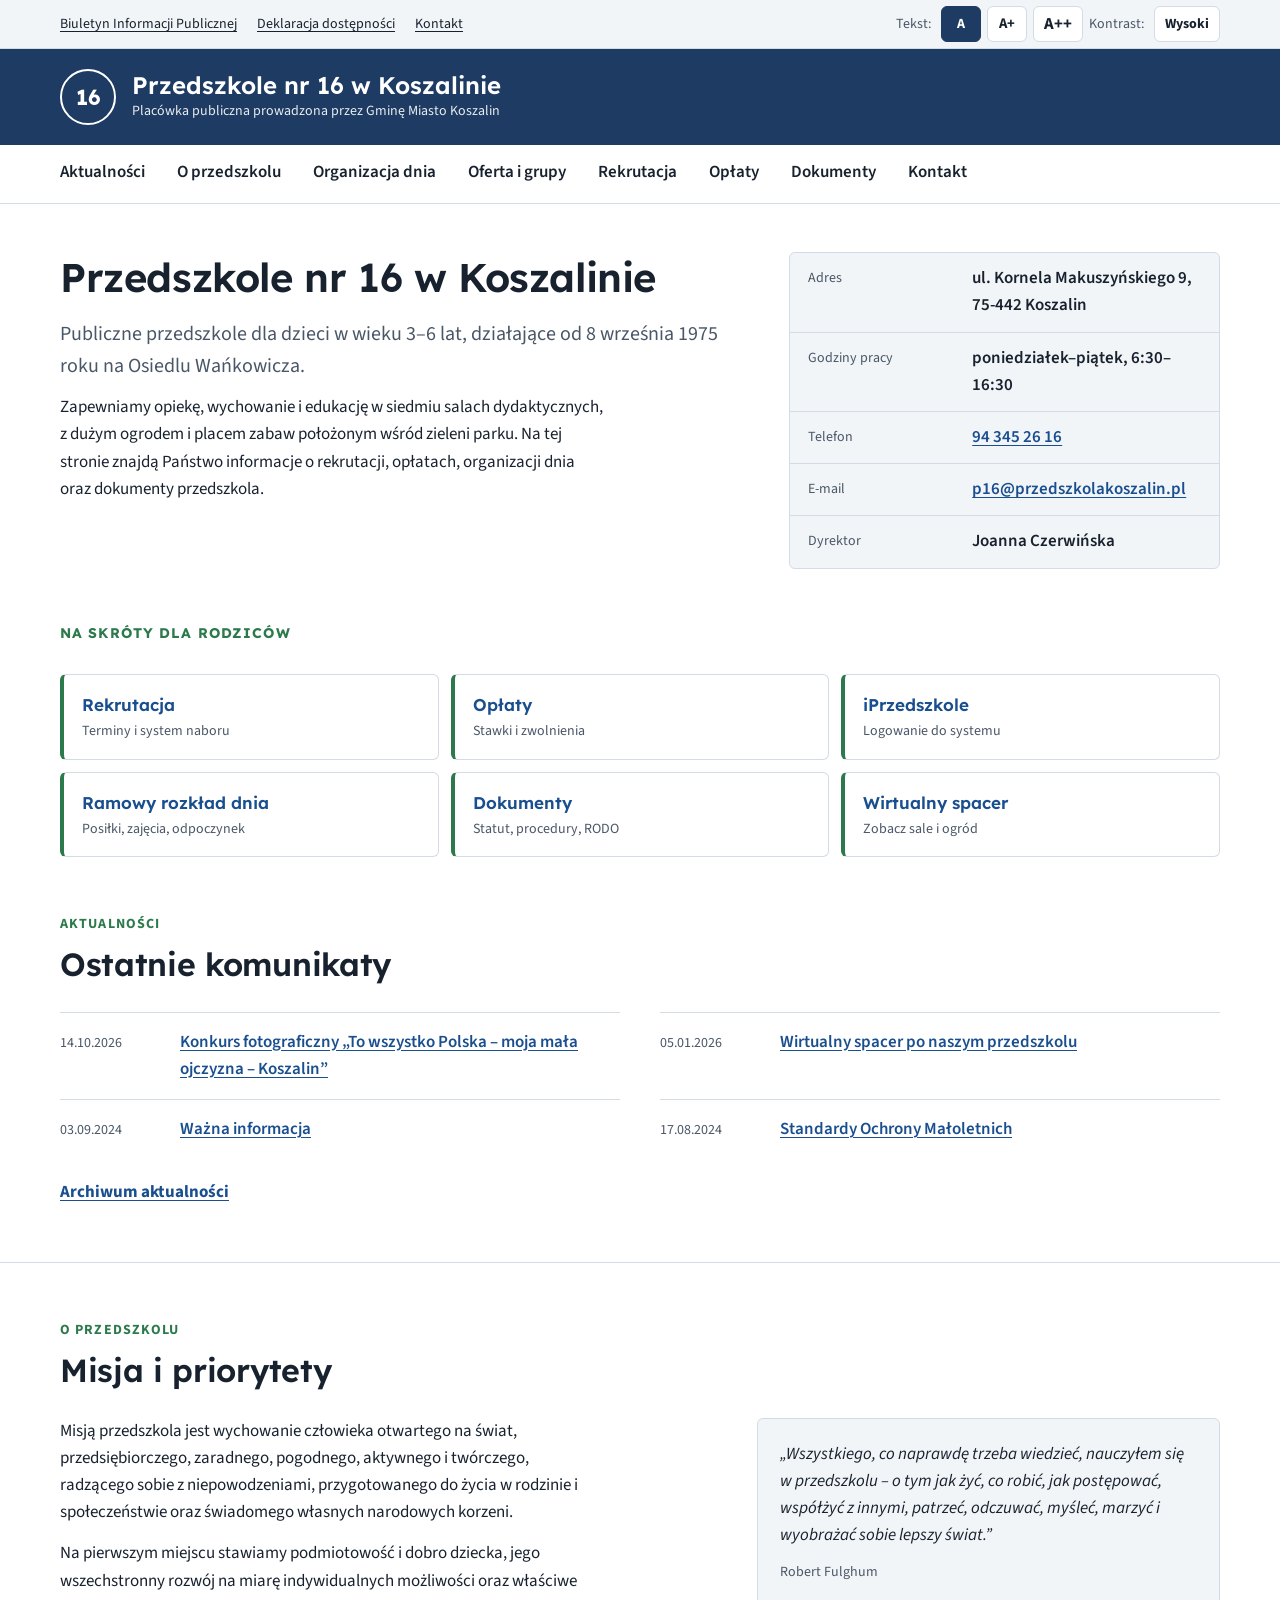
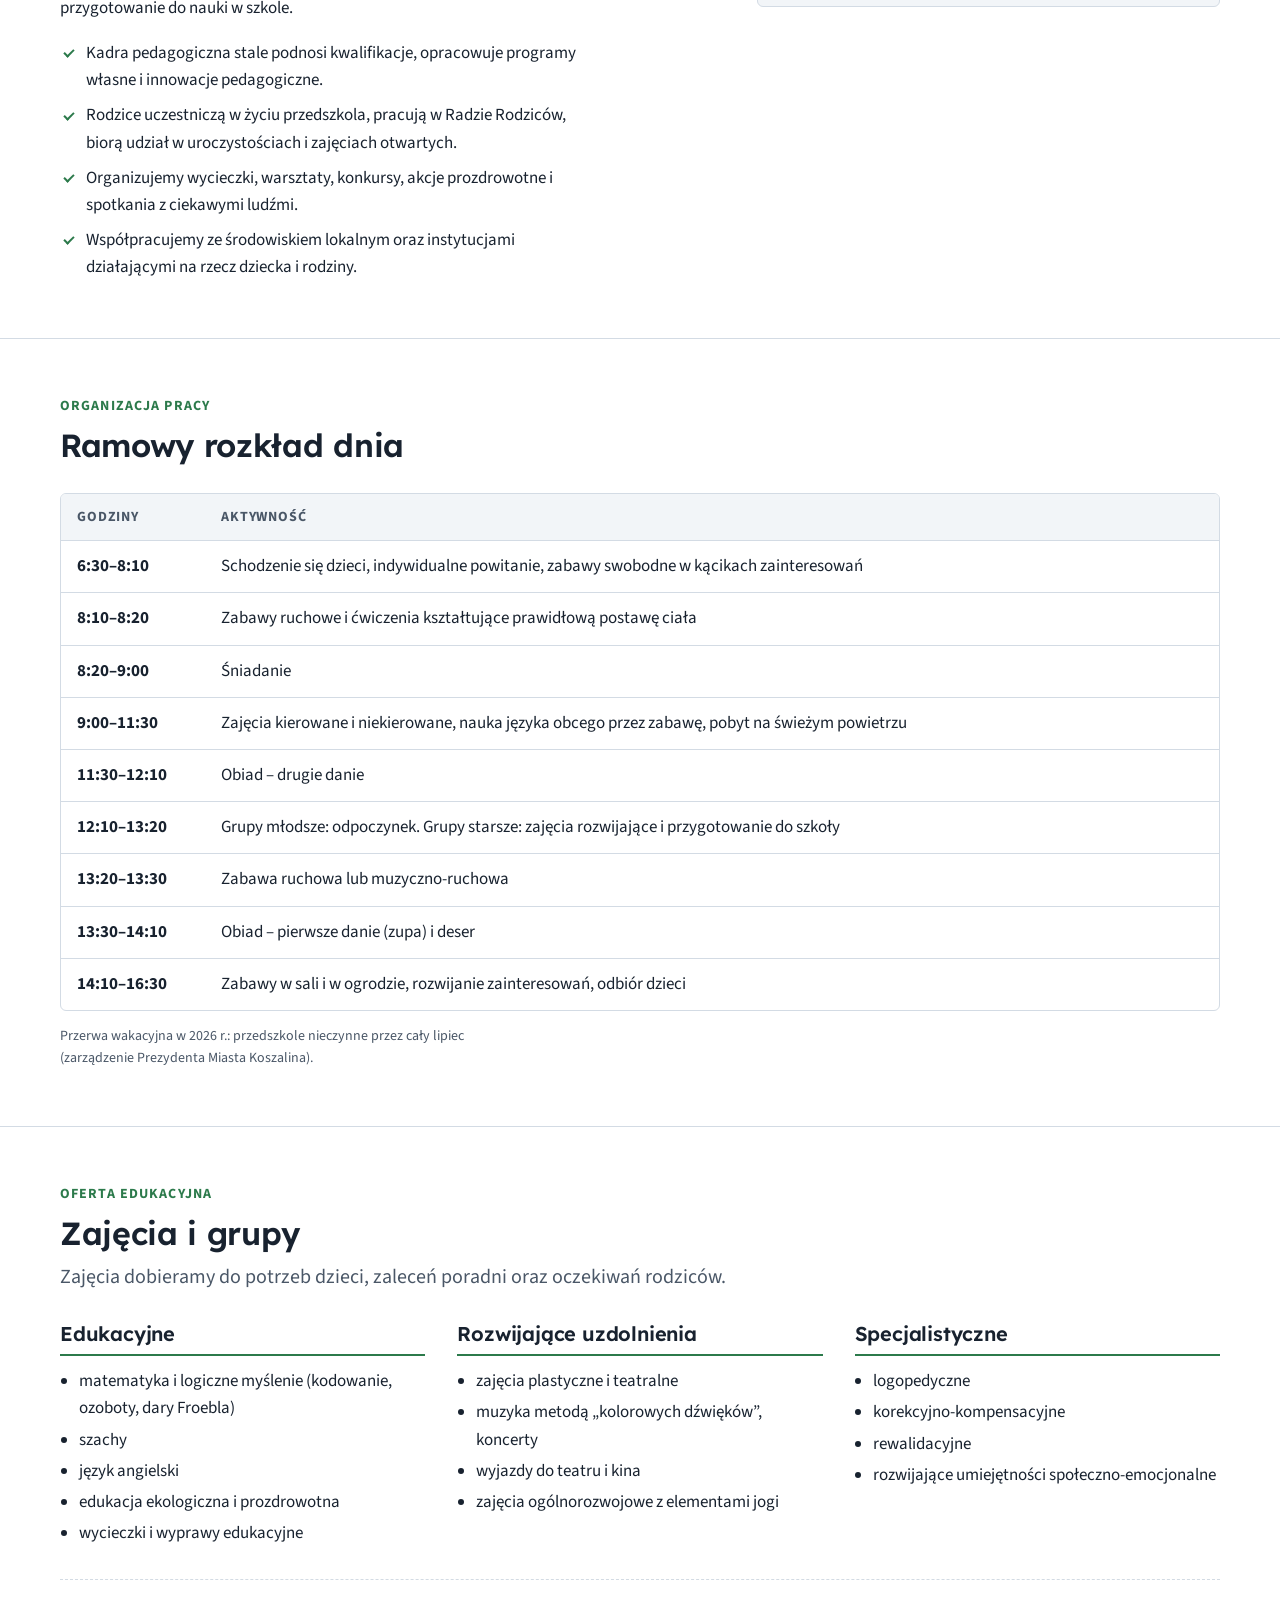
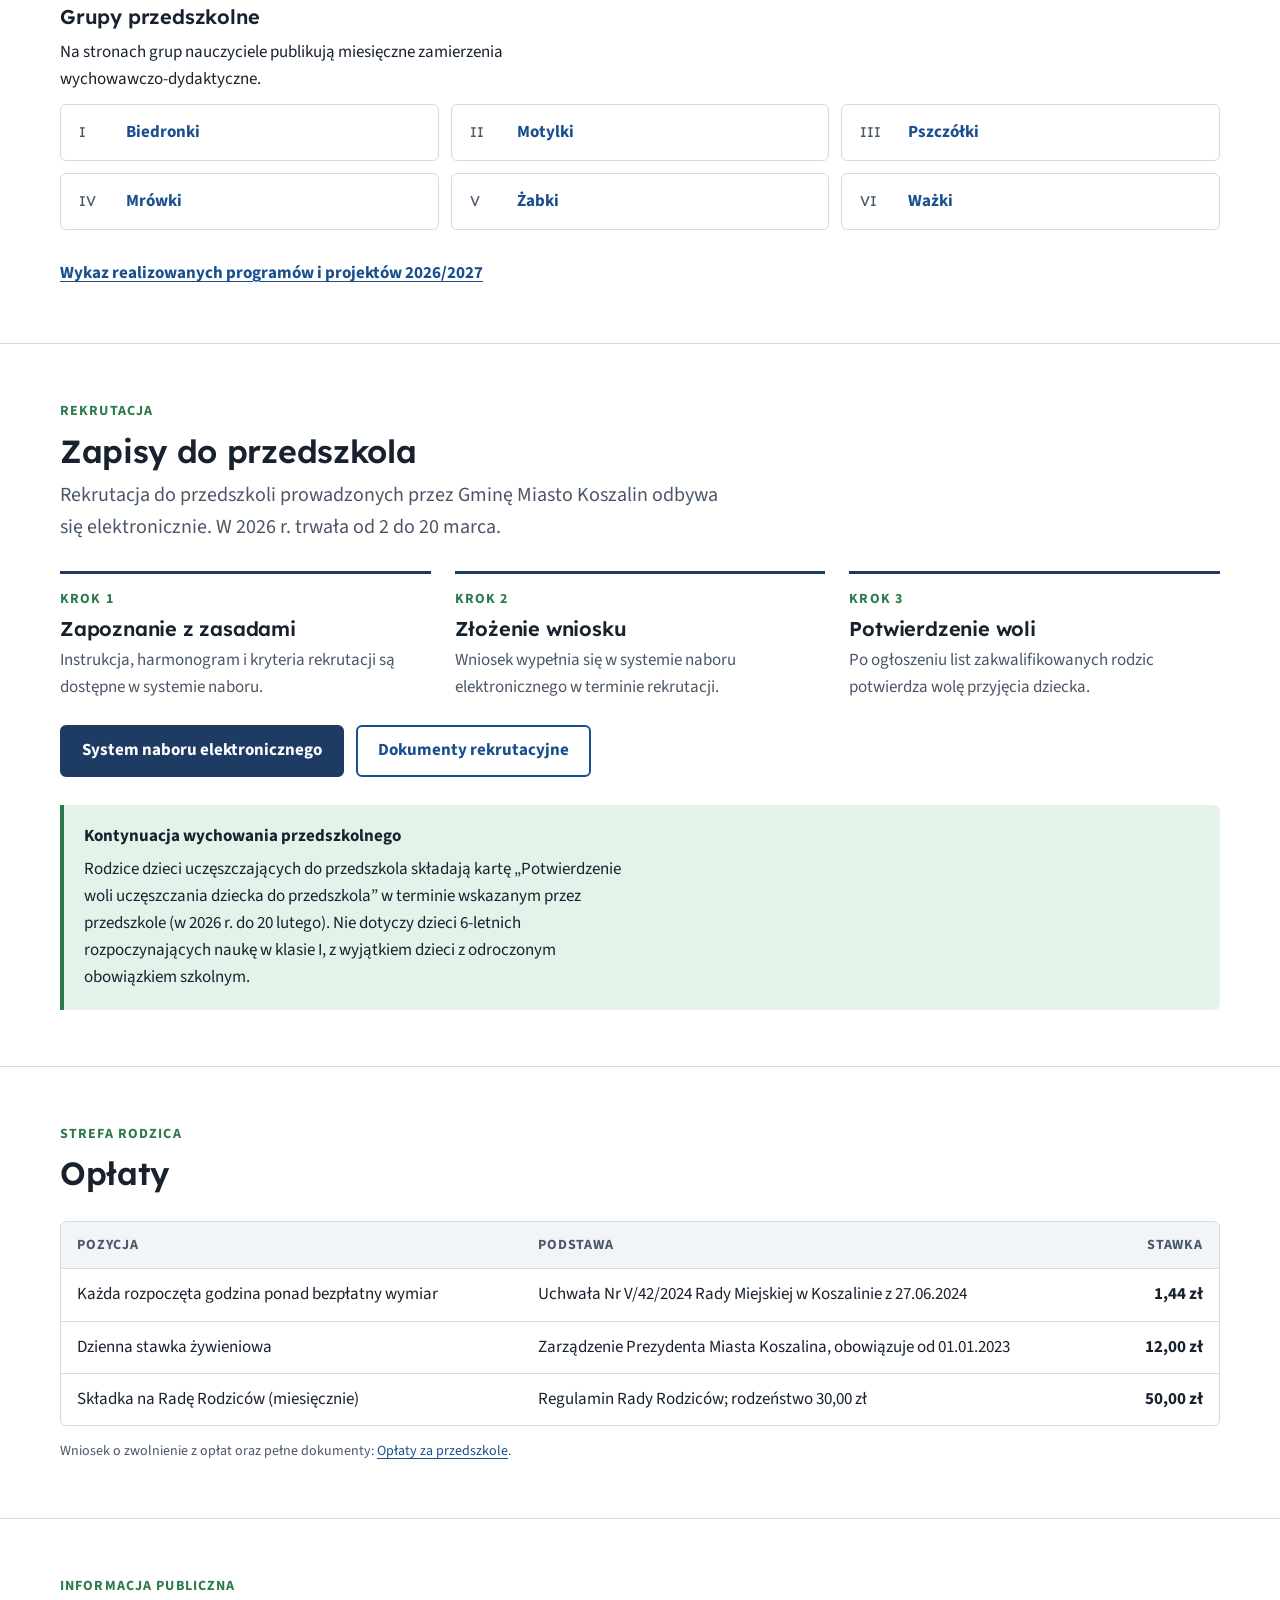
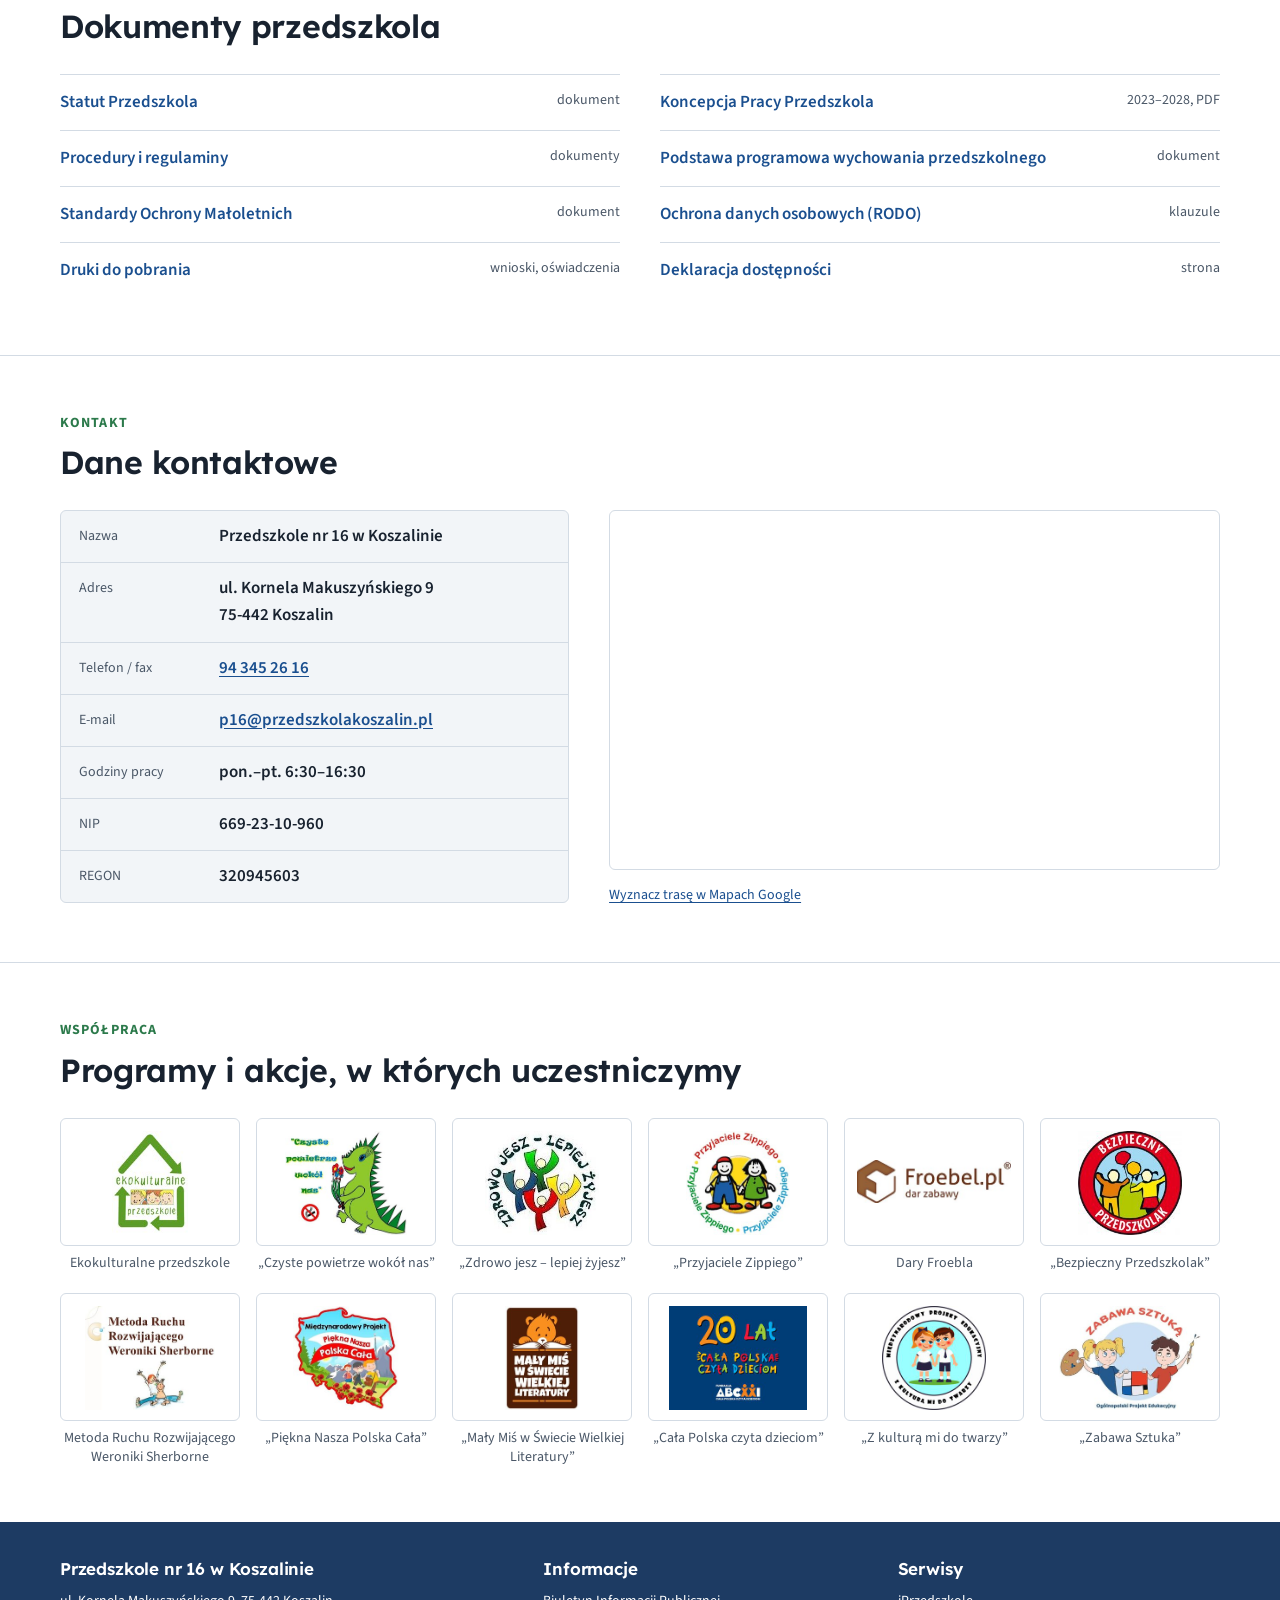
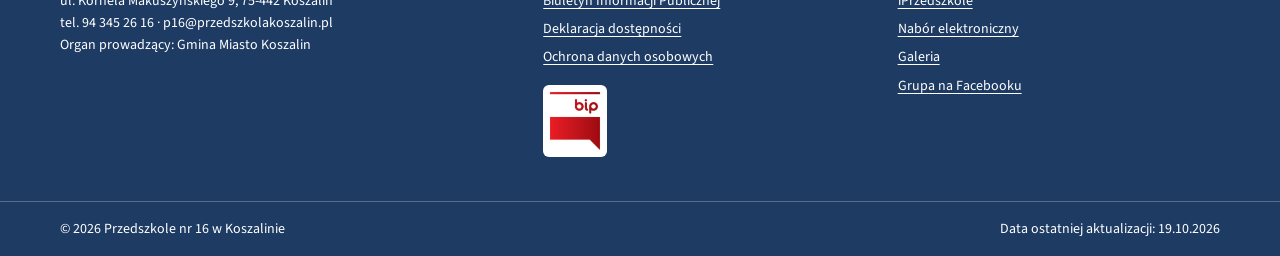
==== commit 029daff4: "Add program logos, real BIP link and Facebook group to official site Logos of programs and campaigns" ====
--- a/oficjalna/index.html
+++ b/oficjalna/index.html
@@ -17,6 +17,7 @@
   --ink: #18222f;
   --muted: #4a5767;
   --line: #d3dbe4;
+  --logo-bg: #ffffff;
   --brand: #1d3b63;
   --brand-ink: #ffffff;
   --link: #1a4f8f;
@@ -215,6 +216,16 @@
 .contact .facts div { grid-template-columns: 8rem minmax(0, 1fr); }
 .map-frame { width: 100%; height: 360px; border: 1px solid var(--line); border-radius: var(--r); display: block; }
 .map-card { border: 1px solid var(--line); border-radius: var(--r); background: var(--surface); padding: 24px; display: grid; gap: 10px; }
+
+/* Programy i akcje — logotypy mają białe tło, więc pole logo jest białe w każdym motywie */
+.partners { list-style: none; margin: 0; padding: 0; display: grid; grid-template-columns: repeat(auto-fill, minmax(160px, 1fr)); gap: 20px 16px; }
+.partners figure { margin: 0; display: grid; gap: 8px; align-content: start; }
+.logo-box { display: grid; place-items: center; height: 128px; padding: 12px; background: var(--logo-bg); border: 1px solid var(--line); border-radius: var(--r); }
+.logo-box { overflow: hidden; }
+.logo-box img { display: block; max-height: 104px; max-width: 100%; width: auto; height: auto; object-fit: contain; }
+.partners figcaption { font-size: var(--s-1); color: var(--muted); line-height: 1.35; text-align: center; }
+.bip-badge { display: inline-block; margin-top: 16px; background: var(--logo-bg); padding: 6px; border-radius: var(--r); }
+.bip-badge img { display: block; width: 52px; height: auto; }
 
 /* Stopka */
 footer { background: var(--brand); color: var(--brand-ink); font-size: var(--s-1); }
@@ -263,8 +274,7 @@
 <div class="util">
   <div class="wrap">
     <ul>
-      <!-- TODO: wpisać adres Biuletynu Informacji Publicznej przedszkola -->
-      <li><a href="https://www.gov.pl/web/bip" target="_blank" rel="noopener">Biuletyn Informacji Publicznej</a></li>
+      <li><a href="http://pm16.koszalin.ibip.pl/public/" target="_blank" rel="noopener">Biuletyn Informacji Publicznej</a></li>
       <li><a href="https://p16.eduportal.koszalin.pl/pl/page/deklaracja-dostepnosci-5" target="_blank" rel="noopener">Deklaracja dostępności</a></li>
       <li><a href="#kontakt">Kontakt</a></li>
     </ul>
@@ -540,6 +550,29 @@
       </div>
     </div>
   </section>
+
+  <section id="programy" aria-labelledby="h-prog">
+    <div class="wrap">
+      <div class="sec-head">
+        <p class="kicker">Współpraca</p>
+        <h2 id="h-prog">Programy i akcje, w których uczestniczymy</h2>
+      </div>
+      <ul class="partners">
+        <li><figure><span class="logo-box"><img src="img/ekokulturalne-przedszkole.jpg" width="120" height="164" alt="" loading="lazy"></span><figcaption>Ekokulturalne przedszkole</figcaption></figure></li>
+        <li><figure><span class="logo-box"><img src="img/czyste-powietrze.jpg" width="283" height="240" alt="" loading="lazy"></span><figcaption>„Czyste powietrze wokół nas”</figcaption></figure></li>
+        <li><figure><span class="logo-box"><img src="img/zdrowo-jesz.jpg" width="206" height="187" alt="" loading="lazy"></span><figcaption>„Zdrowo jesz – lepiej żyjesz”</figcaption></figure></li>
+        <li><figure><span class="logo-box"><img src="img/przyjaciele-zippiego.jpg" width="241" height="240" alt="" loading="lazy"></span><figcaption>„Przyjaciele Zippiego”</figcaption></figure></li>
+        <li><figure><span class="logo-box"><img src="img/froebel.jpg" width="320" height="90" alt="" loading="lazy"></span><figcaption>Dary Froebla</figcaption></figure></li>
+        <li><figure><span class="logo-box"><img src="img/bezpieczny-przedszkolak.jpg" width="180" height="180" alt="" loading="lazy"></span><figcaption>„Bezpieczny Przedszkolak”</figcaption></figure></li>
+        <li><figure><span class="logo-box"><img src="img/weronika-sherborne.jpg" width="301" height="240" alt="" loading="lazy"></span><figcaption>Metoda Ruchu Rozwijającego Weroniki Sherborne</figcaption></figure></li>
+        <li><figure><span class="logo-box"><img src="img/piekna-nasza-polska.jpg" width="243" height="240" alt="" loading="lazy"></span><figcaption>„Piękna Nasza Polska Cała”</figcaption></figure></li>
+        <li><figure><span class="logo-box"><img src="img/maly-mis.jpg" width="171" height="240" alt="" loading="lazy"></span><figcaption>„Mały Miś w Świecie Wielkiej Literatury”</figcaption></figure></li>
+        <li><figure><span class="logo-box"><img src="img/cala-polska-czyta-dzieciom.jpg" width="320" height="240" alt="" loading="lazy"></span><figcaption>„Cała Polska czyta dzieciom”</figcaption></figure></li>
+        <li><figure><span class="logo-box"><img src="img/z-kultura-mi-do-twarzy.jpg" width="240" height="240" alt="" loading="lazy"></span><figcaption>„Z kulturą mi do twarzy”</figcaption></figure></li>
+        <li><figure><span class="logo-box"><img src="img/zabawa-sztuka.jpg" width="320" height="235" alt="" loading="lazy"></span><figcaption>„Zabawa Sztuka”</figcaption></figure></li>
+      </ul>
+    </div>
+  </section>
 </main>
 
 <footer>
@@ -552,10 +585,11 @@
     <div>
       <h2>Informacje</h2>
       <ul>
-        <li><a href="https://www.gov.pl/web/bip" target="_blank" rel="noopener">Biuletyn Informacji Publicznej</a></li>
+        <li><a href="http://pm16.koszalin.ibip.pl/public/" target="_blank" rel="noopener">Biuletyn Informacji Publicznej</a></li>
         <li><a href="https://p16.eduportal.koszalin.pl/pl/page/deklaracja-dostepnosci-5" target="_blank" rel="noopener">Deklaracja dostępności</a></li>
         <li><a href="https://p16.eduportal.koszalin.pl/pl/page/dokumenty-29/rodo" target="_blank" rel="noopener">Ochrona danych osobowych</a></li>
       </ul>
+      <a class="bip-badge" href="http://pm16.koszalin.ibip.pl/public/" target="_blank" rel="noopener"><img src="img/bip.jpg" width="206" height="240" alt="Biuletyn Informacji Publicznej Przedszkola nr 16 w Koszalinie"></a>
     </div>
     <div>
       <h2>Serwisy</h2>
@@ -563,6 +597,7 @@
         <li><a href="https://iprzedszkole.eduportal.koszalin.pl/Authentication/WyborPanel.aspx" target="_blank" rel="noopener">iPrzedszkole</a></li>
         <li><a href="https://naborp-kandydat.eduportal.koszalin.pl/koszalin" target="_blank" rel="noopener">Nabór elektroniczny</a></li>
         <li><a href="https://p16.eduportal.koszalin.pl/pl/page/galeria-5" target="_blank" rel="noopener">Galeria</a></li>
+        <li><a href="https://www.facebook.com/groups/2113782585306074" target="_blank" rel="noopener">Grupa na Facebooku</a></li>
       </ul>
     </div>
   </div>
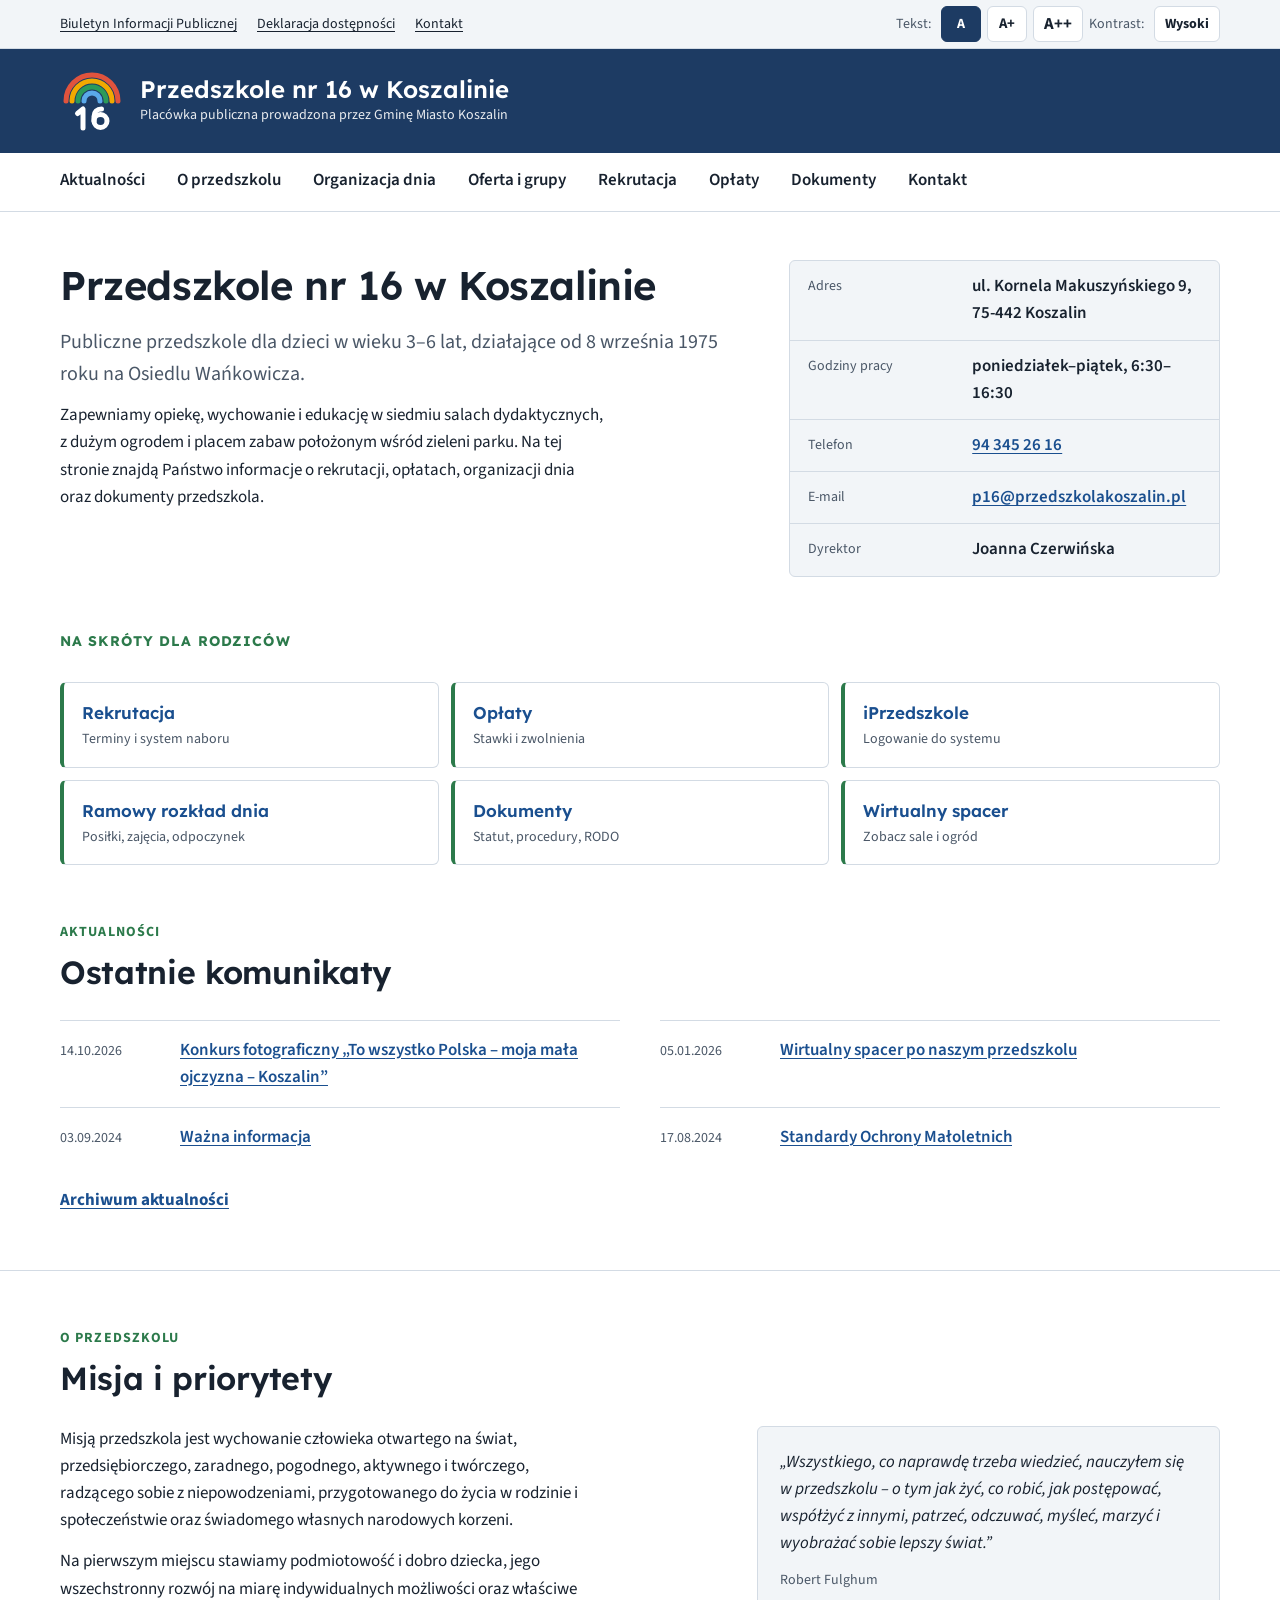
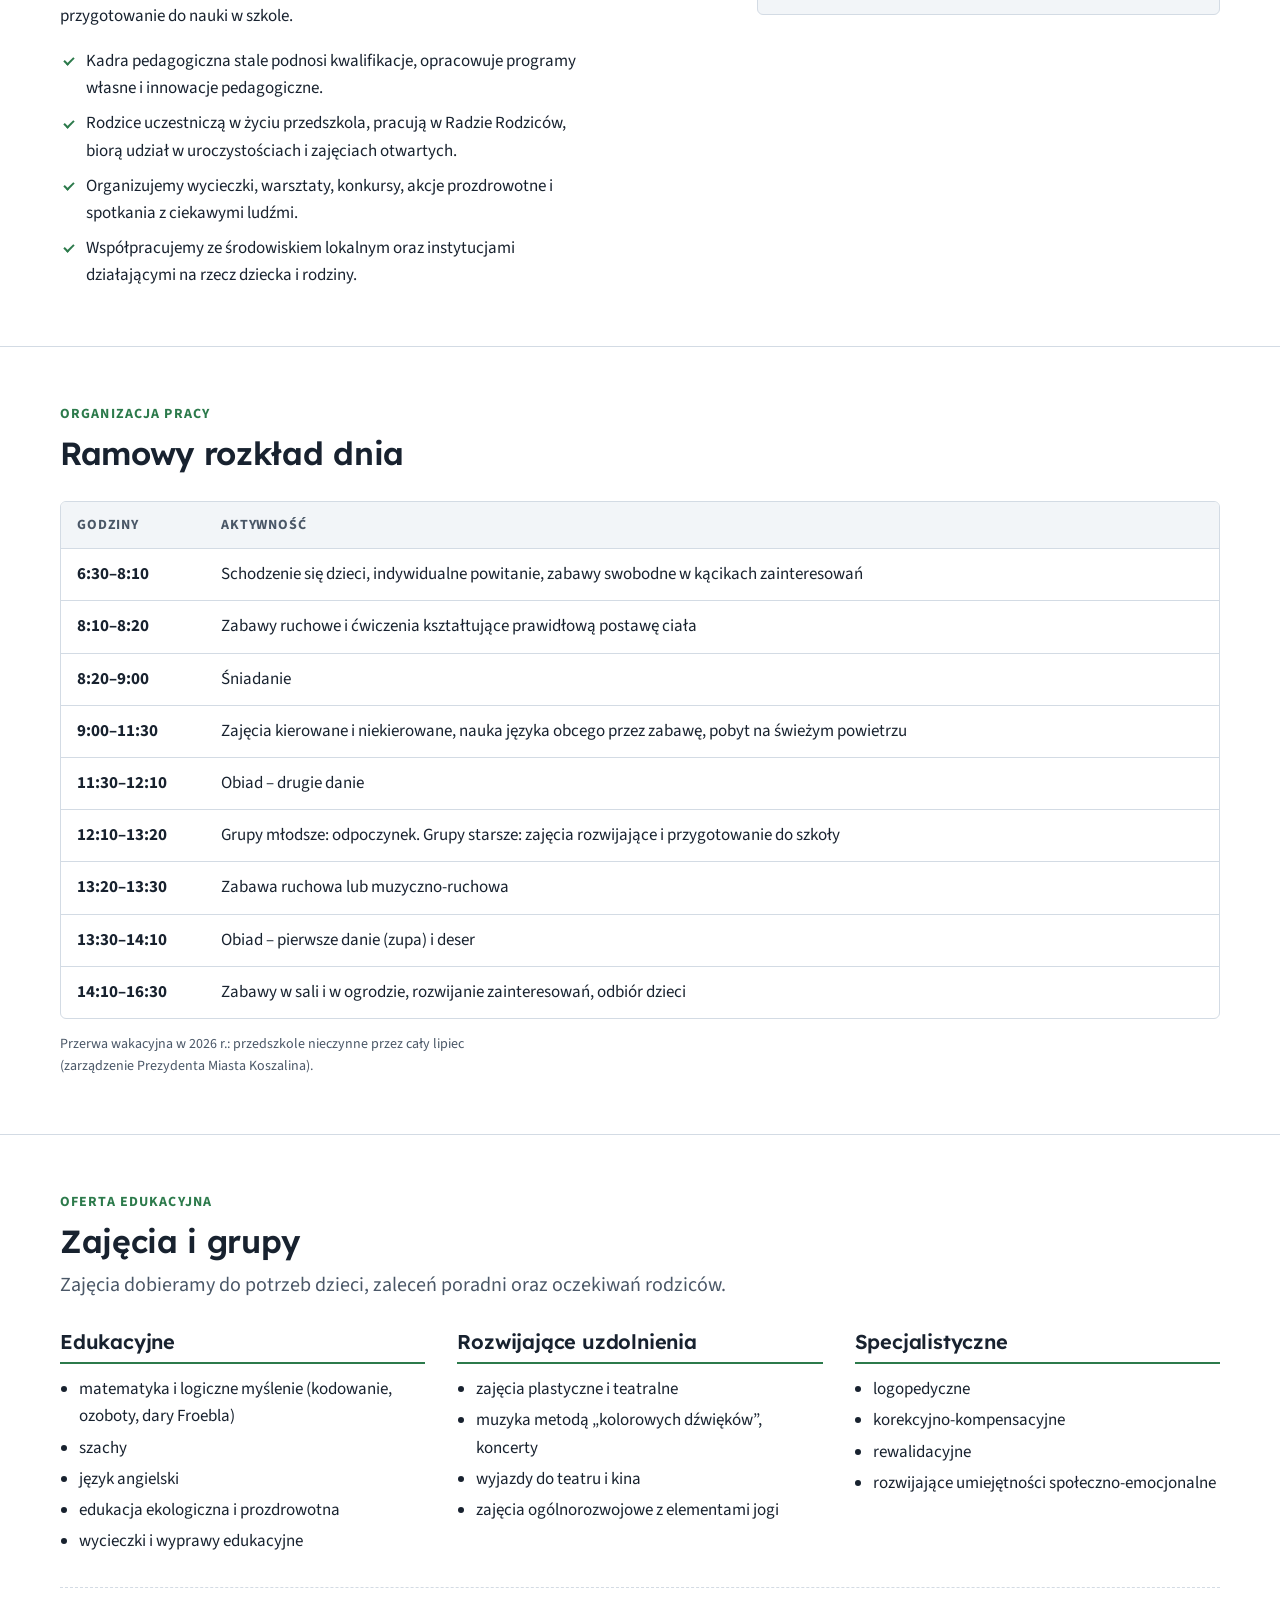
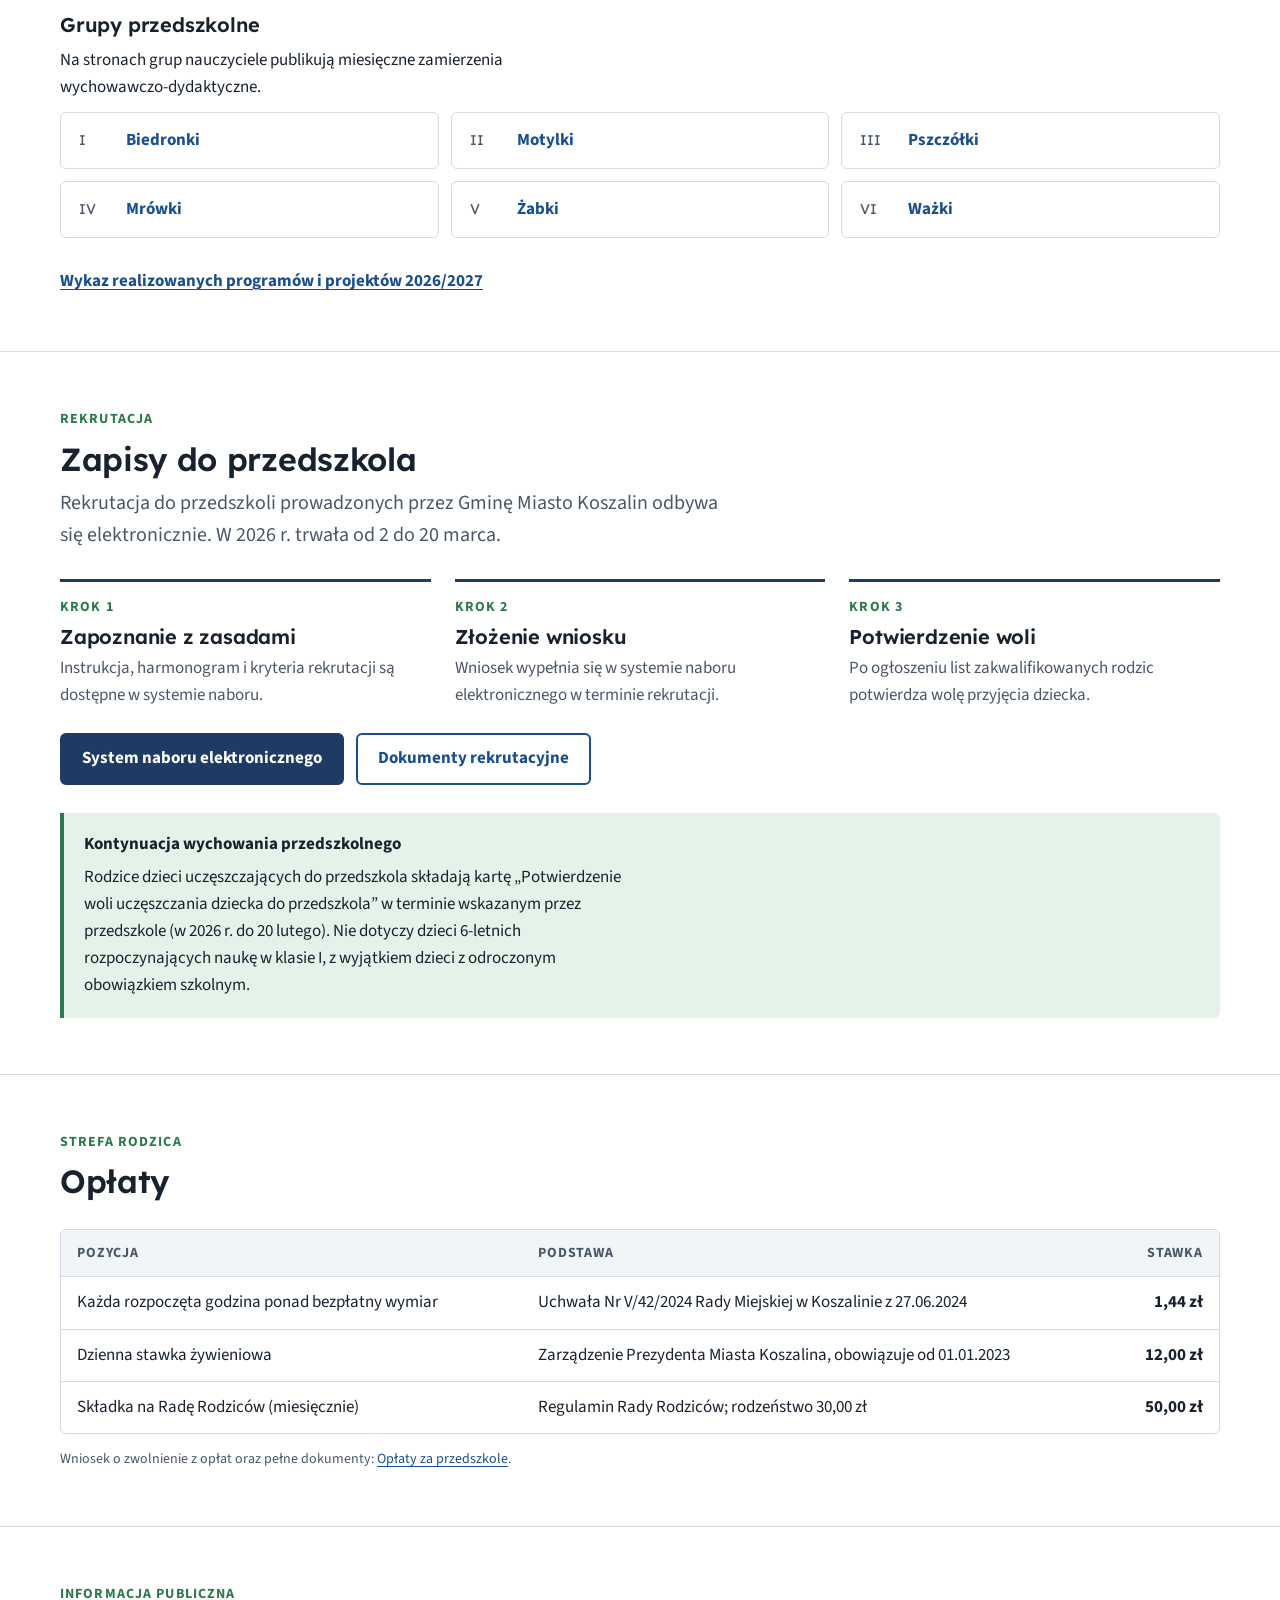
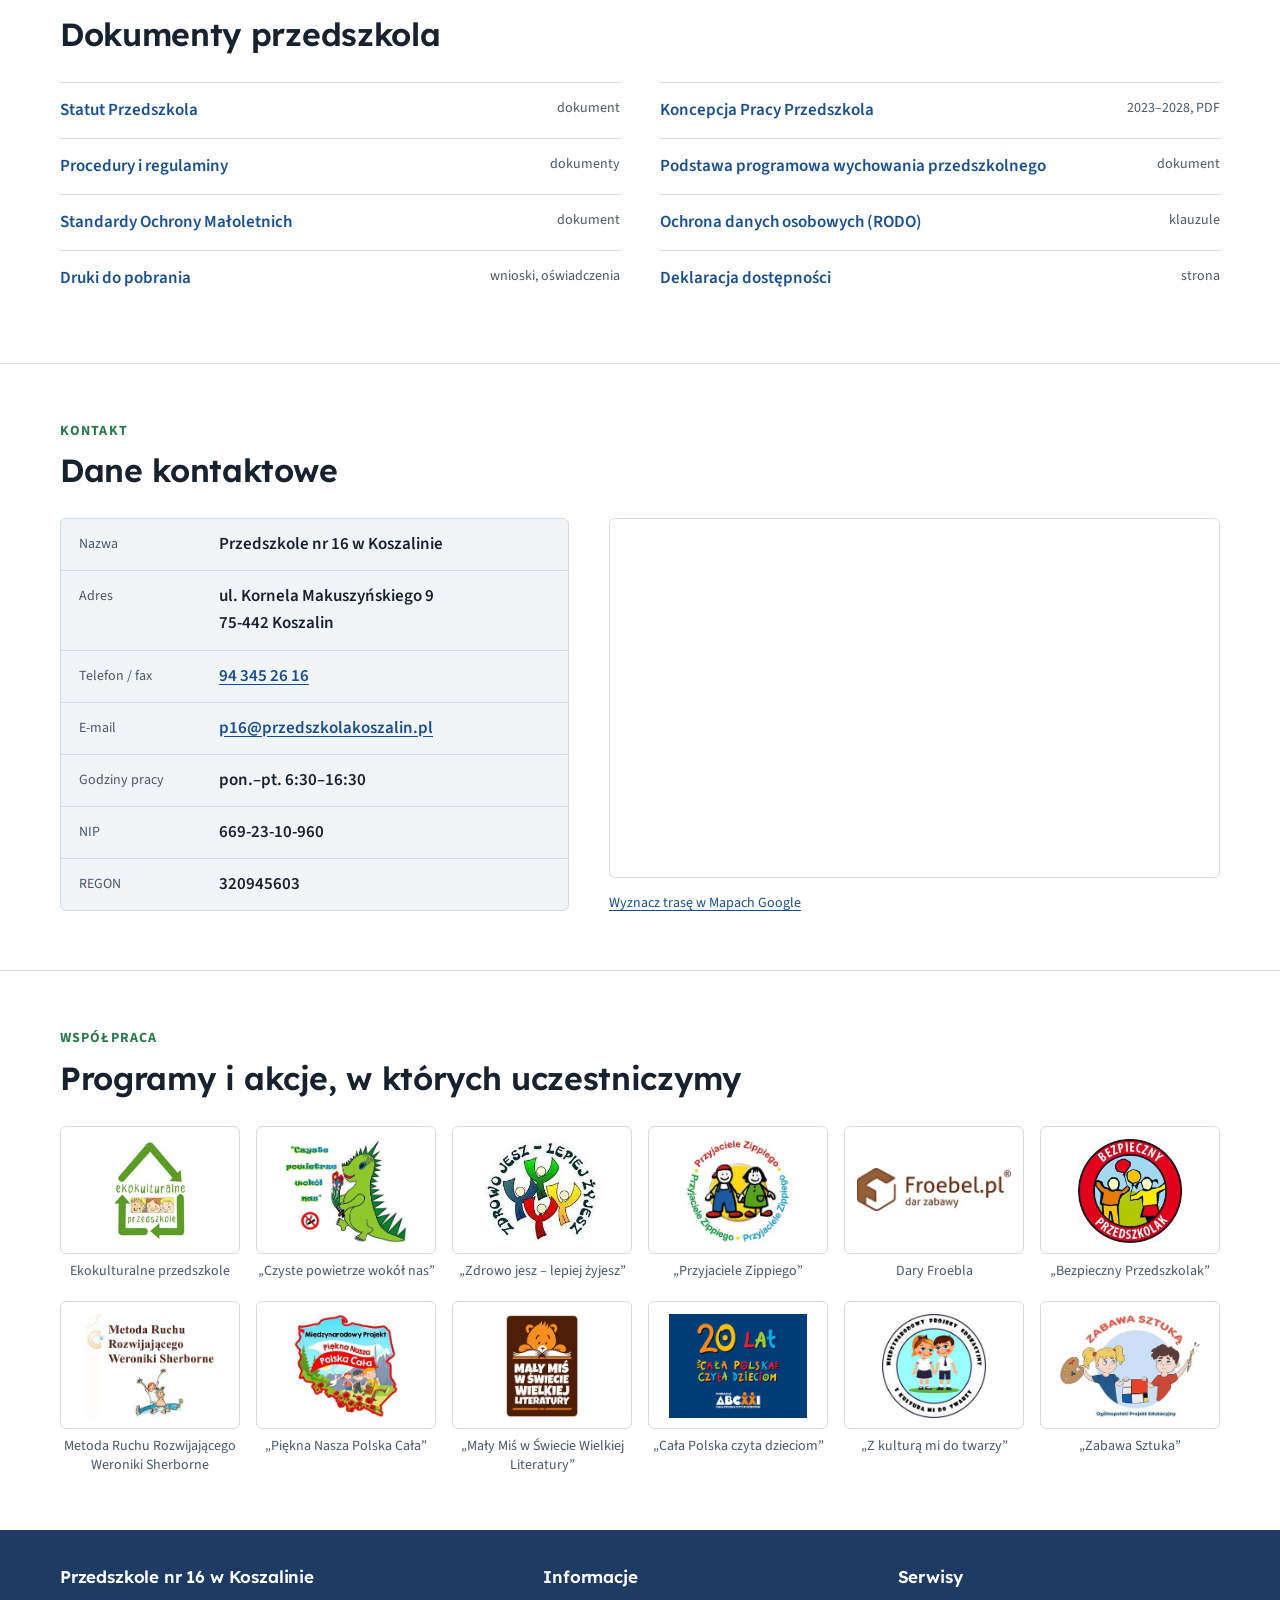
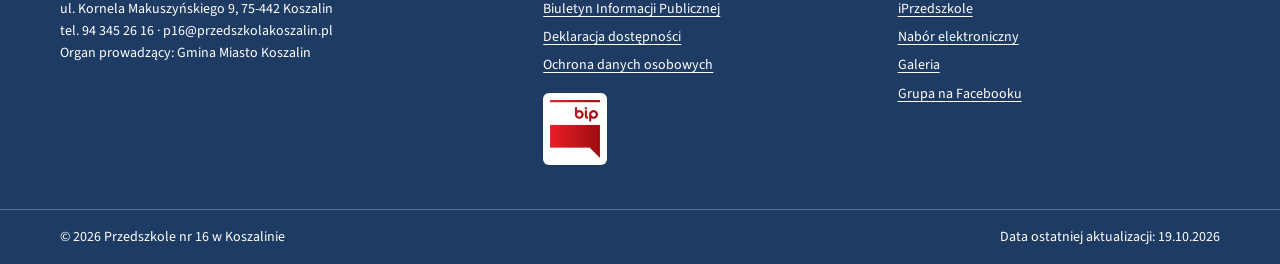
==== commit c1e35984: "Add modernized rainbow 16 logo to official site Redraw the kindergarten logo as a clean SVG mark: fo" ====
--- a/oficjalna/index.html
+++ b/oficjalna/index.html
@@ -5,6 +5,7 @@
 <meta name="viewport" content="width=device-width, initial-scale=1">
 <title>Przedszkole nr 16 w Koszalinie</title>
 <meta name="description" content="Przedszkole nr 16 w Koszalinie – publiczne przedszkole prowadzone przez Gminę Miasto Koszalin. Rekrutacja, opłaty, organizacja dnia, dokumenty i kontakt.">
+<link rel="icon" type="image/svg+xml" href="img/logo.svg">
 <link rel="preconnect" href="https://fonts.googleapis.com">
 <link rel="preconnect" href="https://fonts.gstatic.com" crossorigin>
 <link href="https://fonts.googleapis.com/css2?family=Lexend:wght@500;600;700&family=Source+Sans+3:wght@400;600;700&display=swap&subset=latin-ext" rel="stylesheet">
@@ -101,8 +102,7 @@
 .masthead .wrap { display: flex; align-items: center; justify-content: space-between; gap: 16px; padding-block: 20px; }
 .inst { display: flex; align-items: center; gap: 16px; color: inherit; text-decoration: none; min-width: 0; }
 .inst-mark {
-  flex: none; width: 56px; height: 56px; border: 2px solid currentColor; border-radius: 50%;
-  display: grid; place-items: center; font-family: var(--f-display); font-weight: 700; font-size: 1.35rem;
+  flex: none; width: 64px; height: 64px; display: block;
 }
 .inst-name { display: flex; flex-direction: column; min-width: 0; }
 .inst-name strong { font-family: var(--f-display); font-weight: 600; font-size: var(--s2); line-height: 1.15; }
@@ -252,7 +252,7 @@
   nav.main.open ul { display: flex; }
   nav.main li a, nav.main li:first-child a { padding: 12px 0; border-bottom: 1px solid var(--line); }
   nav.main li:last-child a { border-bottom: 0; }
-  .inst-mark { width: 46px; height: 46px; font-size: 1.1rem; }
+  .inst-mark { width: 52px; height: 52px; }
   .inst-name strong { font-size: var(--s1); }
   .intro h1 { font-size: var(--s3); }
   h2 { font-size: var(--s2); }
@@ -292,7 +292,7 @@
 <header class="masthead">
   <div class="wrap">
     <a class="inst" href="#tresc">
-      <span class="inst-mark" aria-hidden="true">16</span>
+      <svg class="inst-mark" viewBox="0 0 64 64" aria-hidden="true" focusable="false"><g fill="none" stroke-width="5" stroke-linecap="round" stroke-linejoin="round"><path d="M6 32A26 26 0 0 1 58 32" stroke="#e0533d"/><path d="M12 32A20 20 0 0 1 52 32" stroke="#f2a900"/><path d="M18 32A14 14 0 0 1 46 32" stroke="#2c9a5a"/><path d="M24 32A8 8 0 0 1 40 32" stroke="#5aa9ea"/><g stroke="currentColor"><path d="M17.5 44.5 23 40v19"/><circle cx="40.5" cy="52" r="6.5"/><path d="M34 52v-4.5c0-4.5 3-7.5 7.5-7.5"/></g></g></svg>
       <span class="inst-name">
         <strong>Przedszkole nr 16 w Koszalinie</strong>
         <small>Placówka publiczna prowadzona przez Gminę Miasto Koszalin</small>
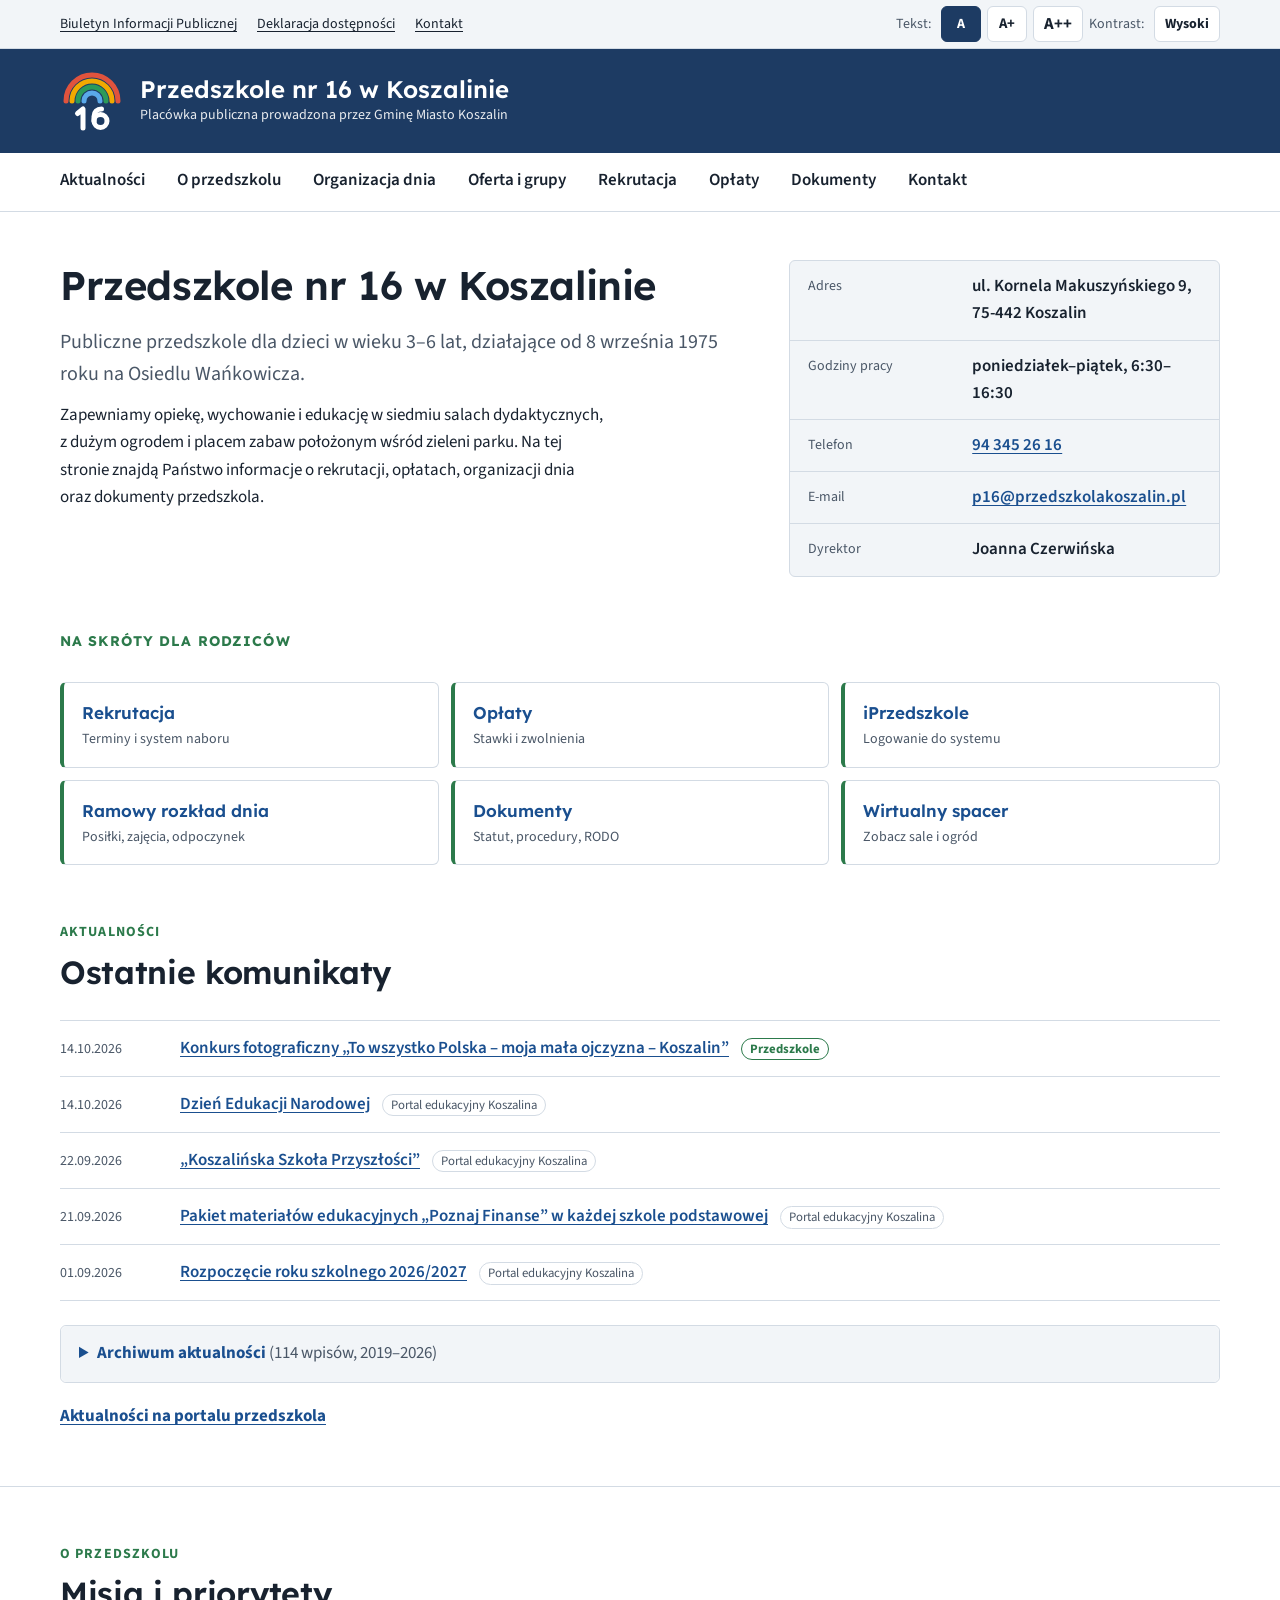
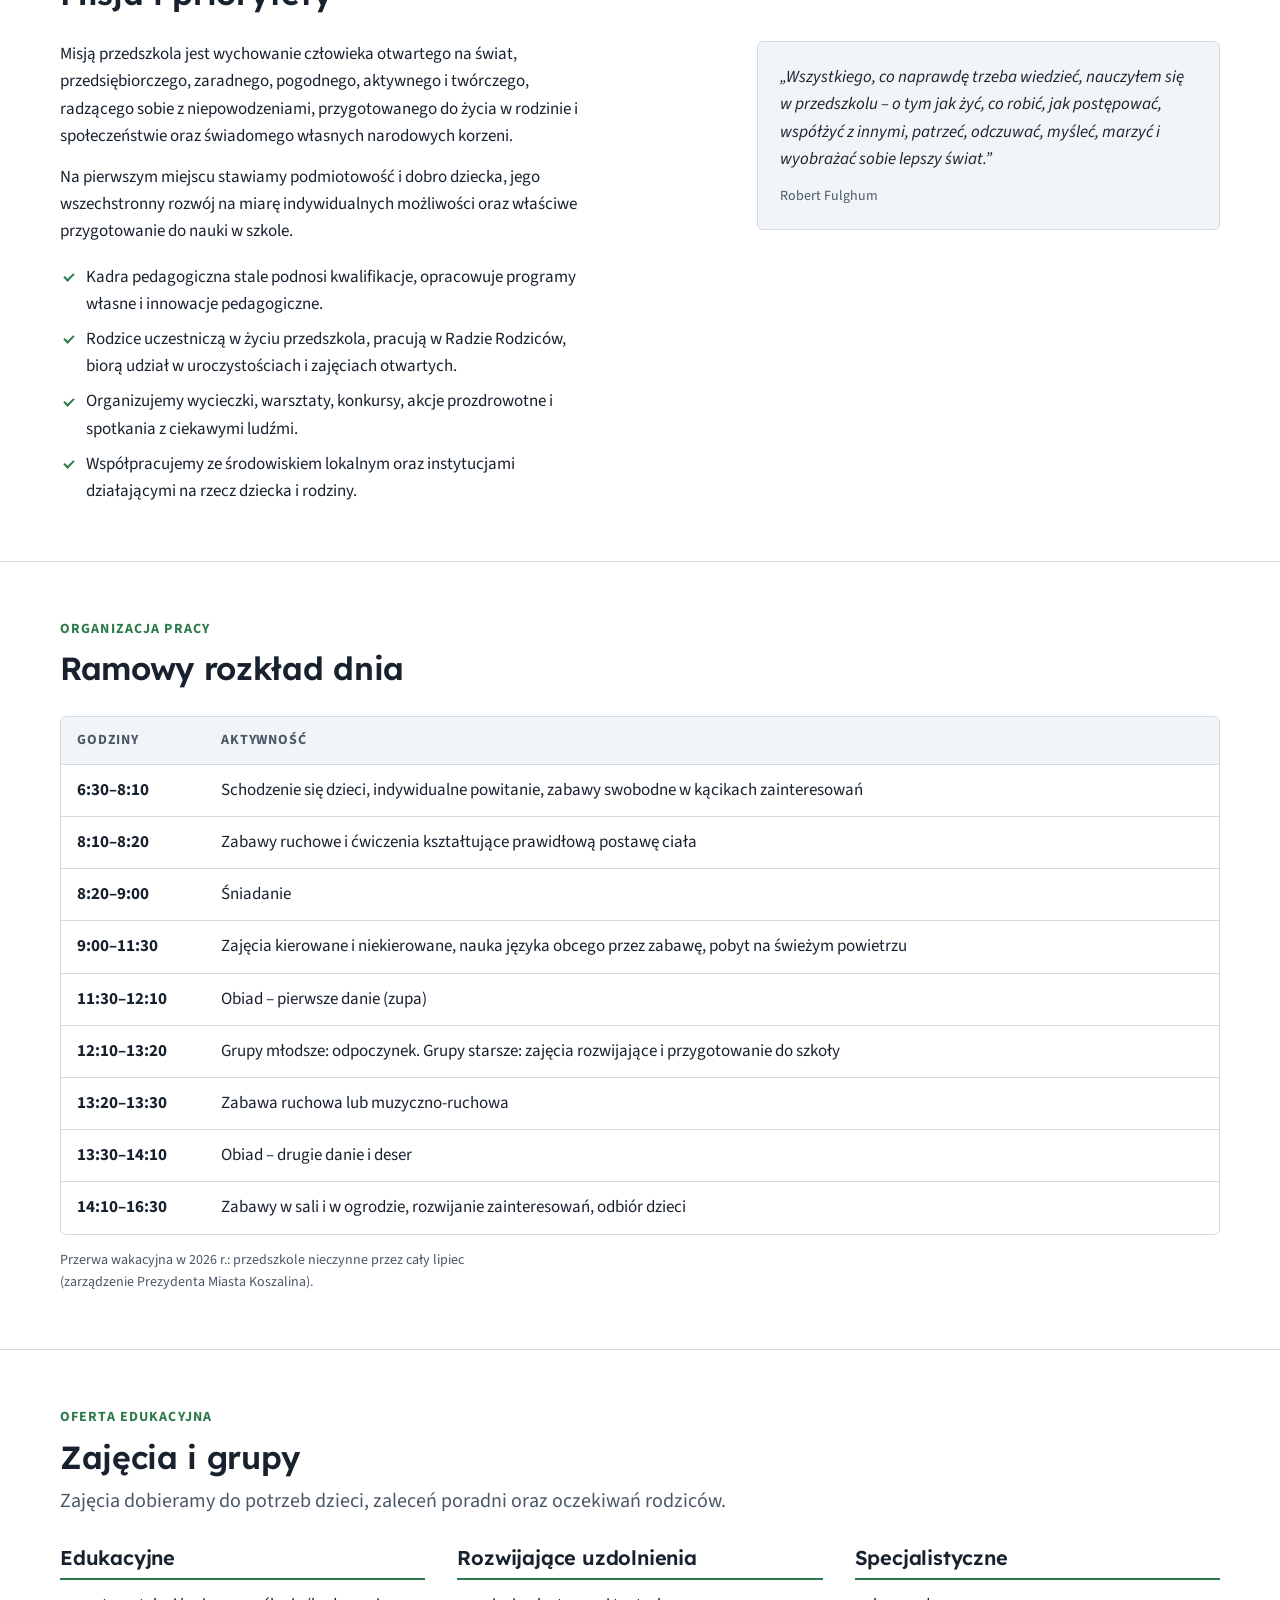
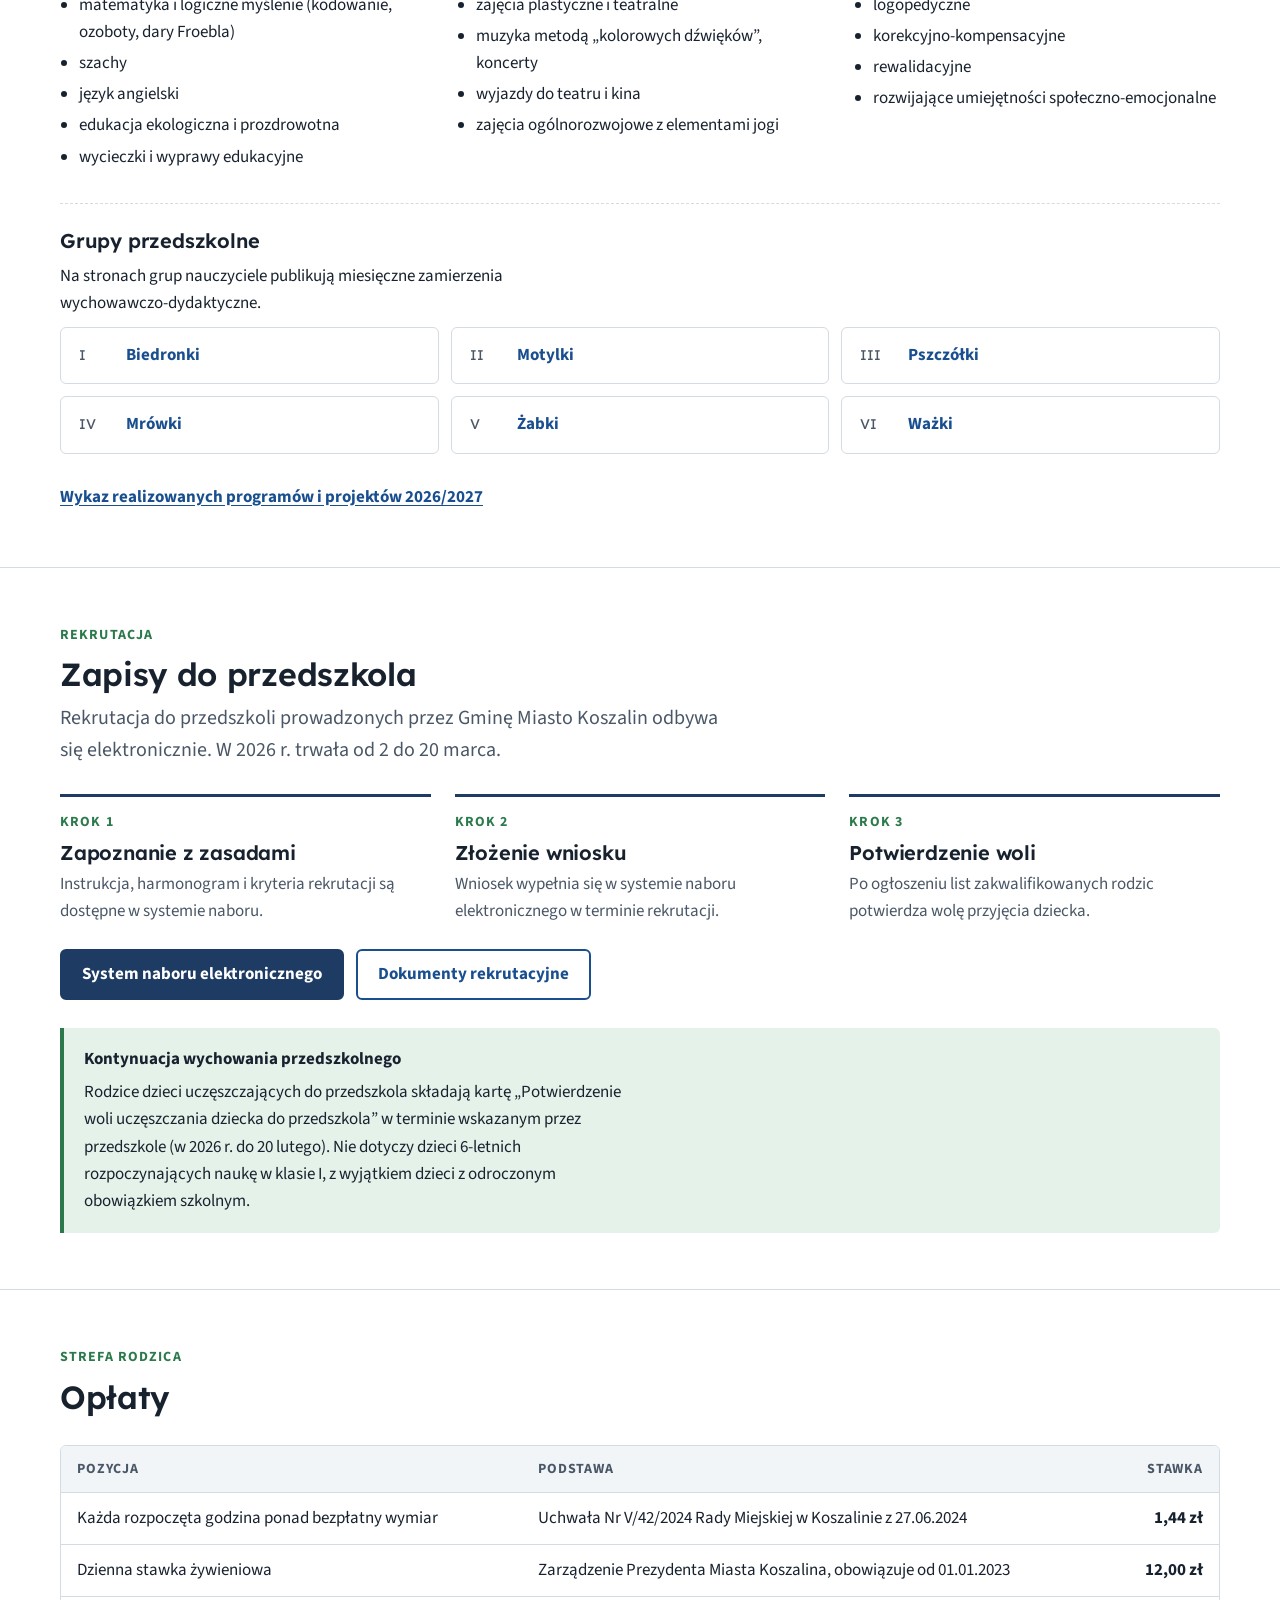
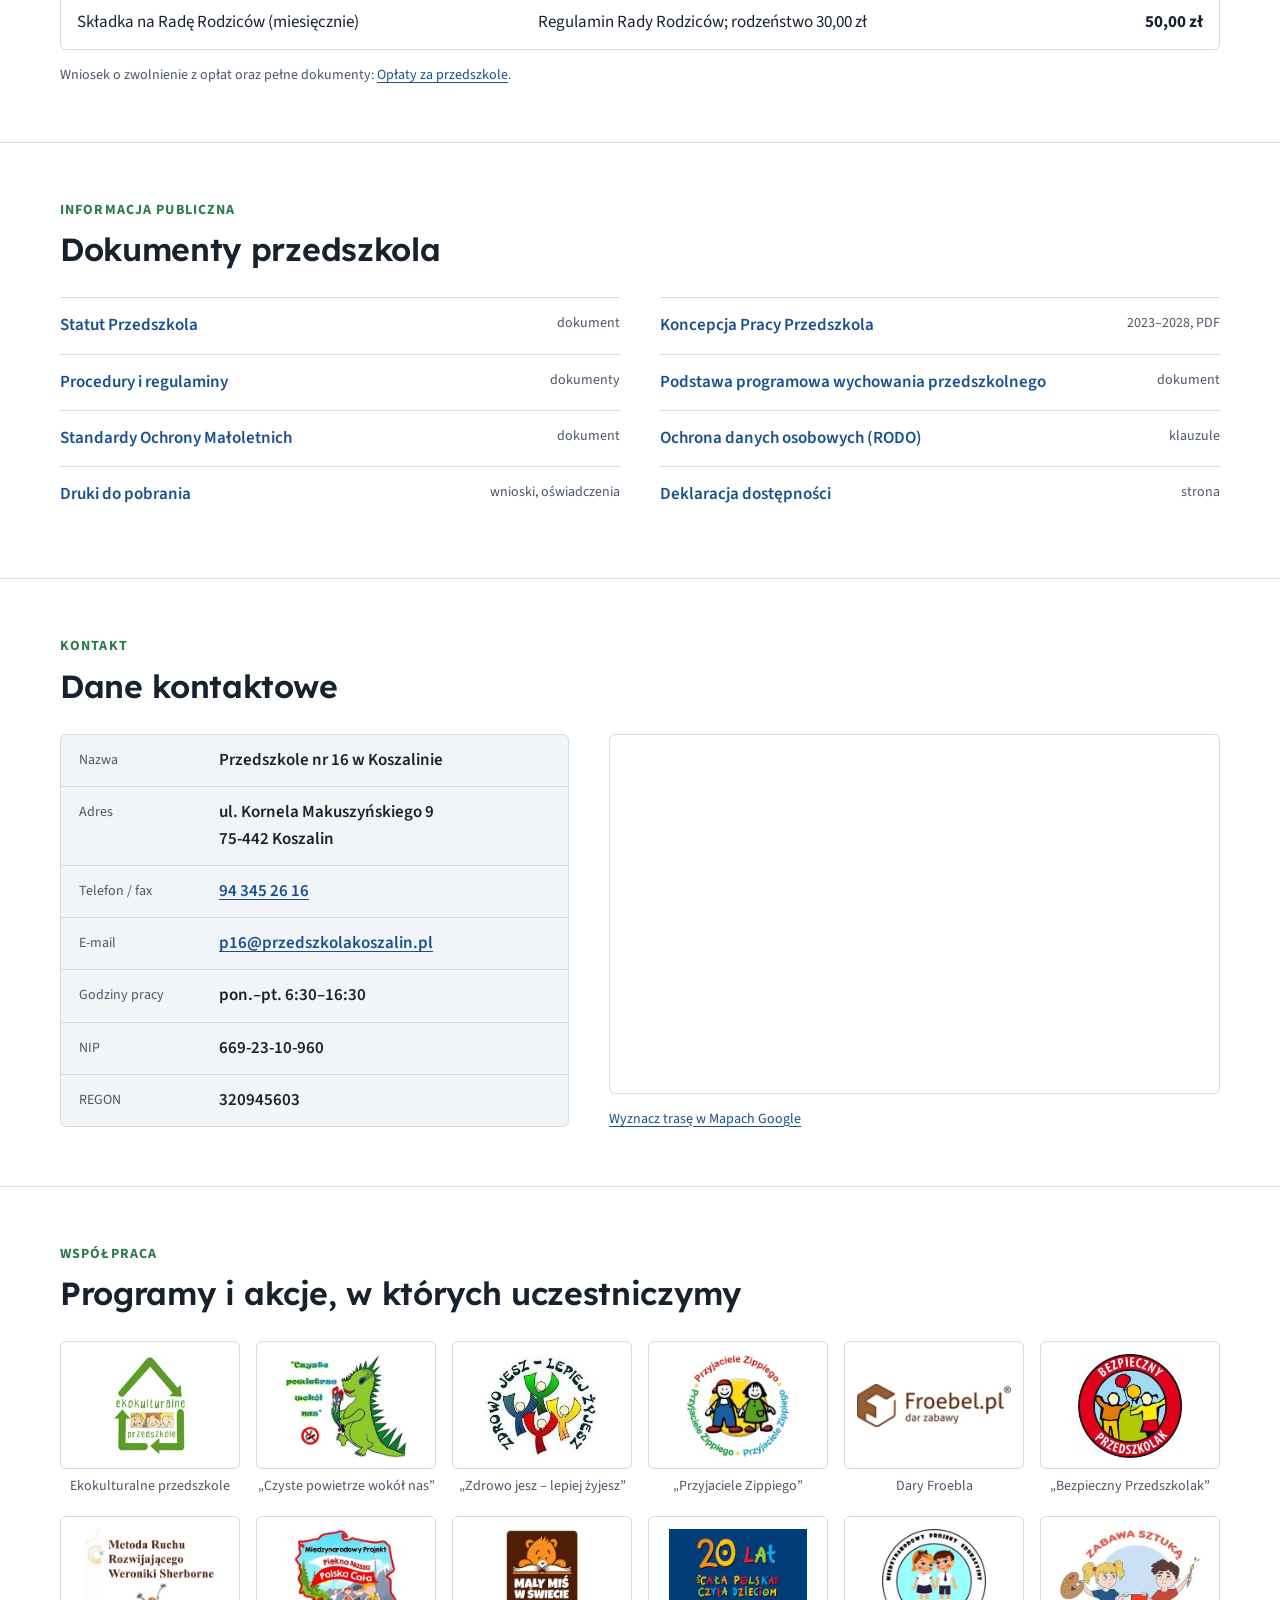
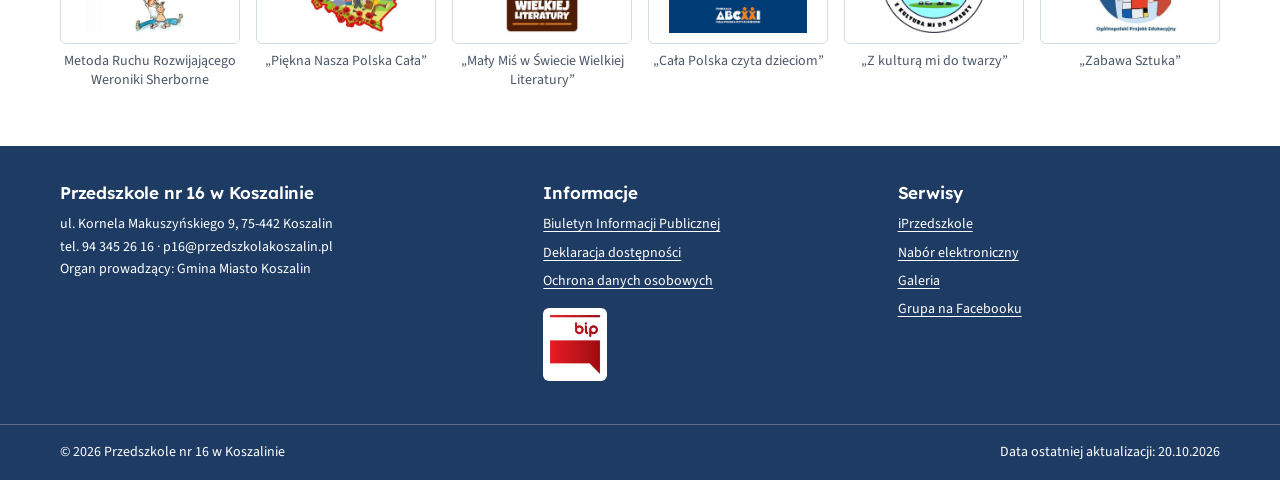
==== commit 46d7f8c5: "Show full news archive and fix lunch order in daily schedule Official site: list the five newest new" ====
--- a/oficjalna/index.html
+++ b/oficjalna/index.html
@@ -148,10 +148,21 @@
 .quick span { color: var(--muted); font-size: var(--s-1); }
 
 /* Aktualności */
-.news { list-style: none; margin: 0; padding: 0; display: grid; grid-template-columns: repeat(2, minmax(0, 1fr)); gap: 0 40px; }
-.news li { display: grid; grid-template-columns: 6.5rem minmax(0, 1fr); gap: 16px; padding: 16px 0; border-top: 1px solid var(--line); }
+.news { list-style: none; margin: 0; padding: 0; display: grid; }
+.news li { display: grid; grid-template-columns: 6.5rem minmax(0, 1fr); gap: 16px; padding: 14px 0; border-top: 1px solid var(--line); }
+.news li:last-child { border-bottom: 1px solid var(--line); }
+.news li > div { display: flex; flex-wrap: wrap; align-items: baseline; gap: 4px 12px; min-width: 0; }
 .news time { font-variant-numeric: tabular-nums; color: var(--muted); font-size: var(--s-1); padding-top: 3px; }
-.news a { font-weight: 600; }
+.news a { font-weight: 600; max-width: var(--text); }
+.src { font-size: 0.8rem; color: var(--muted); border: 1px solid var(--line); border-radius: 999px; padding: 0 8px; white-space: nowrap; }
+.src.own { color: var(--accent); border-color: currentColor; font-weight: 700; }
+.archive { margin-top: 24px; border: 1px solid var(--line); border-radius: var(--r); }
+.archive summary { cursor: pointer; padding: 14px 18px; font-weight: 700; color: var(--link); background: var(--surface); border-radius: var(--r); }
+.archive summary span { font-weight: 400; color: var(--muted); }
+.archive[open] summary { border-bottom: 1px solid var(--line); border-radius: var(--r) var(--r) 0 0; }
+.archive h3 { padding: 20px 18px 8px; font-size: var(--s1); }
+.archive .news { padding: 0 18px; }
+.archive .news li:last-child { border-bottom: 0; }
 .more { display: inline-block; margin-top: 20px; font-weight: 700; }
 
 /* O przedszkolu */
@@ -352,12 +363,151 @@
         <h2 id="h-aktualnosci">Ostatnie komunikaty</h2>
       </div>
       <ul class="news">
-        <li><time datetime="2026-10-14">14.10.2026</time><a href="https://p16.eduportal.koszalin.pl/pl/art/konkurs-fotograficzny-to-wszystko-polska-moja-mala-ojczyzna-koszalin.5885.html" target="_blank" rel="noopener">Konkurs fotograficzny „To wszystko Polska – moja mała ojczyzna – Koszalin”</a></li>
-        <li><time datetime="2026-01-05">05.01.2026</time><a href="https://p16.eduportal.koszalin.pl/pl/art/wirtualny-spacer-po-naszym-przedszkolu.5288.html" target="_blank" rel="noopener">Wirtualny spacer po naszym przedszkolu</a></li>
-        <li><time datetime="2024-09-03">03.09.2024</time><a href="https://p16.eduportal.koszalin.pl/pl/art/wazna-informacja.4112.html" target="_blank" rel="noopener">Ważna informacja</a></li>
-        <li><time datetime="2024-08-17">17.08.2024</time><a href="https://p16.eduportal.koszalin.pl/pl/art/standardy-ochrony-maloletnich.3098.html" target="_blank" rel="noopener">Standardy Ochrony Małoletnich</a></li>
+        <li><time datetime="2026-10-14">14.10.2026</time><div><a href="https://p16.eduportal.koszalin.pl/pl/art/konkurs-fotograficzny-to-wszystko-polska-moja-mala-ojczyzna-koszalin.5885.html" target="_blank" rel="noopener">Konkurs fotograficzny „To wszystko Polska – moja mała ojczyzna – Koszalin”</a><span class="src own">Przedszkole</span></div></li>
+        <li><time datetime="2026-10-14">14.10.2026</time><div><a href="https://www.eduportal.koszalin.pl/pl/art/dzien-edukacji-narodowej.5883.html" target="_blank" rel="noopener">Dzień Edukacji Narodowej</a><span class="src">Portal edukacyjny Koszalina</span></div></li>
+        <li><time datetime="2026-09-22">22.09.2026</time><div><a href="https://www.eduportal.koszalin.pl/pl/art/koszalinska-szkola-przyszlosci.5823.html" target="_blank" rel="noopener">„Koszalińska Szkoła Przyszłości”</a><span class="src">Portal edukacyjny Koszalina</span></div></li>
+        <li><time datetime="2026-09-21">21.09.2026</time><div><a href="https://www.eduportal.koszalin.pl/pl/art/pakiet-materialow-edukacyjnych-poznaj-finanse-w-kazdej-szkole-podstawowej.5821.html" target="_blank" rel="noopener">Pakiet materiałów edukacyjnych „Poznaj Finanse” w każdej szkole podstawowej</a><span class="src">Portal edukacyjny Koszalina</span></div></li>
+        <li><time datetime="2026-09-01">01.09.2026</time><div><a href="https://www.eduportal.koszalin.pl/pl/art/rozpoczecie-roku-szkolonego-2026-2027.5779.html" target="_blank" rel="noopener">Rozpoczęcie roku szkolnego 2026/2027</a><span class="src">Portal edukacyjny Koszalina</span></div></li>
       </ul>
-      <a class="more" href="https://p16.eduportal.koszalin.pl/pl/artc/aktualnosci.1.html" target="_blank" rel="noopener">Archiwum aktualności</a>
+      <details class="archive">
+        <summary>Archiwum aktualności <span>(114 wpisów, 2019–2026)</span></summary>
+        <h3>2026</h3>
+        <ul class="news">
+          <li><time datetime="2026-07-20">20.07.2026</time><div><a href="https://www.eduportal.koszalin.pl/pl/art/nieodplatne-przekazanie-sprzetu-w-ramach-kpo-wskaznik-c12l-14-zestawow-do-nauczania-zdalnego-dla-szkoly-prowadzonej-przez-gmine-miasto-koszalin.5762.html" target="_blank" rel="noopener">Nieodpłatne przekazanie sprzętu w ramach KPO wskaźnik C12L – 14 zestawów do nauczania zdalnego dla szkoły prowadzonej przez Gminę Miasto Koszalin</a><span class="src">Portal edukacyjny Koszalina</span></div></li>
+          <li><time datetime="2026-03-30">30.03.2026</time><div><a href="https://www.eduportal.koszalin.pl/pl/art/informator-o-szkolach-ponadpodstawowych-dla-ktorych-organem-prowadzacym-jest-gmina-miasto-koszalin-2026-2027.5515.html" target="_blank" rel="noopener">Informator o szkołach ponadpodstawowych, dla których organem prowadzącym jest Gmina Miasto Koszalin 2026/2027</a><span class="src">Portal edukacyjny Koszalina</span></div></li>
+          <li><time datetime="2026-03-19">19.03.2026</time><div><a href="https://www.eduportal.koszalin.pl/pl/art/zaproszenie-na-koszalinskie-targi-edukacyjne-dla-uczniow-szkol-podstawowych.5471.html" target="_blank" rel="noopener">Zaproszenie na Koszalińskie Targi Edukacyjne dla uczniów szkół podstawowych</a><span class="src">Portal edukacyjny Koszalina</span></div></li>
+          <li><time datetime="2026-03-05">05.03.2026</time><div><a href="https://www.eduportal.koszalin.pl/pl/art/wyjscie-z-klasa-przedsiewziecie-men.5438.html" target="_blank" rel="noopener">„Wyjście z klasą” przedsięwzięcie MEN</a><span class="src">Portal edukacyjny Koszalina</span></div></li>
+          <li><time datetime="2026-02-21">21.02.2026</time><div><a href="https://www.eduportal.koszalin.pl/pl/art/dni-otwarte-w-koszalinskich-przedszkolach.5351.html" target="_blank" rel="noopener">Dni Otwarte w koszalińskich przedszkolach</a><span class="src">Portal edukacyjny Koszalina</span></div></li>
+          <li><time datetime="2026-02-18">18.02.2026</time><div><a href="https://www.eduportal.koszalin.pl/pl/art/uroczyste-otwarcie-strzelnicy-wirtualnej.5390.html" target="_blank" rel="noopener">Uroczyste otwarcie strzelnicy wirtualnej</a><span class="src">Portal edukacyjny Koszalina</span></div></li>
+          <li><time datetime="2026-01-16">16.01.2026</time><div><a href="https://www.eduportal.koszalin.pl/pl/art/ogloszenie-o-otwartym-konkursie-ofert.5316.html" target="_blank" rel="noopener">Ogłoszenie o otwartym konkursie ofert</a><span class="src">Portal edukacyjny Koszalina</span></div></li>
+          <li><time datetime="2026-01-05">05.01.2026</time><div><a href="https://p16.eduportal.koszalin.pl/pl/art/wirtualny-spacer-po-naszym-przedszkolu.5288.html" target="_blank" rel="noopener">Wirtualny spacer po naszym przedszkolu</a><span class="src own">Przedszkole</span></div></li>
+        </ul>
+        <h3>2024</h3>
+        <ul class="news">
+          <li><time datetime="2024-10-14">14.10.2024</time><div><a href="https://www.eduportal.koszalin.pl/pl/art/zyczenia-z-okazji-dnia-edukacji-narodowej.4228.html" target="_blank" rel="noopener">Życzenia z okazji Dnia Edukacji Narodowej</a><span class="src">Portal edukacyjny Koszalina</span></div></li>
+          <li><time datetime="2024-09-03">03.09.2024</time><div><a href="https://p16.eduportal.koszalin.pl/pl/art/wazna-informacja.4112.html" target="_blank" rel="noopener">Ważna informacja!</a><span class="src own">Przedszkole</span></div></li>
+          <li><time datetime="2024-08-30">30.08.2024</time><div><a href="https://www.eduportal.koszalin.pl/pl/art/uroczystosc-wreczenia-nauczycielom-aktow-nadania-stopnia-awansu-zawodowego-nauczyciela-mianowanego.4107.html" target="_blank" rel="noopener">Uroczystość wręczenia nauczycielom aktów nadania stopnia awansu zawodowego nauczyciela mianowanego</a><span class="src">Portal edukacyjny Koszalina</span></div></li>
+          <li><time datetime="2024-08-29">29.08.2024</time><div><a href="https://www.eduportal.koszalin.pl/pl/art/wyniki-egzaminu-maturalnego-w-roku-2024.4106.html" target="_blank" rel="noopener">Wyniki egzaminu maturalnego w roku 2024</a><span class="src">Portal edukacyjny Koszalina</span></div></li>
+          <li><time datetime="2024-08-17">17.08.2024</time><div><a href="https://p16.eduportal.koszalin.pl/pl/art/standardy-ochrony-maloletnich.3098.html" target="_blank" rel="noopener">Standardy Ochrony Małoletnich</a><span class="src own">Przedszkole</span></div></li>
+          <li><time datetime="2024-08-06">06.08.2024</time><div><a href="https://www.eduportal.koszalin.pl/pl/art/informacja-nt-obowiazku-szkolnego-i-obowiazku-nauki-w-polsce-dla-uczniow-z-ukrainy.3087.html" target="_blank" rel="noopener">Informacja nt. obowiązku szkolnego i obowiązku nauki w Polsce dla uczniów z Ukrainy</a><span class="src">Portal edukacyjny Koszalina</span></div></li>
+          <li><time datetime="2024-06-20">20.06.2024</time><div><a href="https://www.eduportal.koszalin.pl/pl/art/wreczenie-nagrod-prezydenta-miasta-koszalina-dla-uczniow-20-czerwca-2024-r.3064.html" target="_blank" rel="noopener">Wręczenie Nagród Prezydenta Miasta Koszalina dla uczniów - 20 czerwca 2024 r.</a><span class="src">Portal edukacyjny Koszalina</span></div></li>
+          <li><time datetime="2024-05-23">23.05.2024</time><div><a href="https://p16.eduportal.koszalin.pl/pl/art/funkcjonowanie-przedszkola-w-wakacje.2961.html" target="_blank" rel="noopener">Funkcjonowanie przedszkola w wakacje</a><span class="src own">Przedszkole</span></div></li>
+          <li><time datetime="2024-05-12">12.05.2024</time><div><a href="https://p16.eduportal.koszalin.pl/pl/art/podsumowanie-ii-modulu-projektu-matematycznie-zakreceni.2919.html" target="_blank" rel="noopener">Podsumowanie II modułu projektu "Matematycznie zakręceni"</a><span class="src own">Przedszkole</span></div></li>
+          <li><time datetime="2024-05-07">07.05.2024</time><div><a href="https://p16.eduportal.koszalin.pl/pl/art/festyn-baw-sie-razem-z-nami.2910.html" target="_blank" rel="noopener">Festyn "Baw się razem z nami"</a><span class="src own">Przedszkole</span></div></li>
+          <li><time datetime="2024-05-07">07.05.2024</time><div><a href="https://p16.eduportal.koszalin.pl/pl/art/ogolnopolska-konferencja-naukowo-metodyczna-pt-dzieciecy-swiat-matematyki-od-teorii-do-praktyki-matematyka-w-dzialaniu.2909.html" target="_blank" rel="noopener">Ogólnopolska Konferencja Naukowo-Metodyczna pt. „Dziecięcy świat matematyki, od teorii do praktyki”. Matematyka w działaniu.</a><span class="src own">Przedszkole</span></div></li>
+          <li><time datetime="2024-04-24">24.04.2024</time><div><a href="https://p16.eduportal.koszalin.pl/pl/art/podsumowanie-v-edycji-ogolnopolskiego-konkursu-fotograficznego-pt-rodzina-razem-w-kuchni.2884.html" target="_blank" rel="noopener">Podsumowanie V edycji ogólnopolskiego konkursu fotograficznego pt. "Rodzina razem w kuchni"</a><span class="src own">Przedszkole</span></div></li>
+          <li><time datetime="2024-04-24">24.04.2024</time><div><a href="https://p16.eduportal.koszalin.pl/pl/art/xv-wiosenny-festiwal-kultury-ekologicznej-w-sianowie.2885.html" target="_blank" rel="noopener">XV Wiosenny Festiwal Kultury Ekologicznej w Sianowie</a><span class="src own">Przedszkole</span></div></li>
+          <li><time datetime="2024-04-18">18.04.2024</time><div><a href="https://p16.eduportal.koszalin.pl/pl/art/zarzadzenie-prezydenta-o-przerwie-wakacyjnej.2857.html" target="_blank" rel="noopener">Zarządzenie Prezydenta o przerwie wakacyjnej</a><span class="src own">Przedszkole</span></div></li>
+          <li><time datetime="2024-04-11">11.04.2024</time><div><a href="https://p16.eduportal.koszalin.pl/pl/art/podsumowanie-v-edycji-konkursu-fotograficznego-razem-w-kuchni.2838.html" target="_blank" rel="noopener">Podsumowanie V edycji konkursu fotograficznego "Razem w kuchni"</a><span class="src own">Przedszkole</span></div></li>
+          <li><time datetime="2024-03-29">29.03.2024</time><div><a href="https://www.eduportal.koszalin.pl/pl/art/rozstrzygniecie-konkursu-ofert-na-realizacje-zadania-publicznego-z-zakresu-zapewnienia-wychowania-przedszkolnego.2821.html" target="_blank" rel="noopener">Rozstrzygnięcie konkursu ofert na realizację zadania publicznego z zakresu zapewnienia wychowania przedszkolnego</a><span class="src">Portal edukacyjny Koszalina</span></div></li>
+          <li><time datetime="2024-03-27">27.03.2024</time><div><a href="https://www.eduportal.koszalin.pl/pl/art/zyczenia-wielkanocne.2809.html" target="_blank" rel="noopener">Życzenia Wielkanocne</a><span class="src">Portal edukacyjny Koszalina</span></div></li>
+          <li><time datetime="2024-03-25">25.03.2024</time><div><a href="https://p16.eduportal.koszalin.pl/pl/art/raport-dysleksja-w-polsce-2023r.2791.html" target="_blank" rel="noopener">Raport "Dysleksja w Polsce 2023r."</a><span class="src own">Przedszkole</span></div></li>
+          <li><time datetime="2024-02-09">09.02.2024</time><div><a href="https://www.eduportal.koszalin.pl/pl/art/ogloszenie-o-otwartym-konkursie-ofert.2648.html" target="_blank" rel="noopener">Ogłoszenie o otwartym konkursie ofert</a><span class="src">Portal edukacyjny Koszalina</span></div></li>
+          <li><time datetime="2024-01-30">30.01.2024</time><div><a href="https://www.eduportal.koszalin.pl/pl/art/budowa-skoczni-do-skoku-w-dal-przy-szkole-podstawowej-nr-6-im-narodowego-swieta-niepodleglosci-w-koszalinie-w-roku-2023.3099.html" target="_blank" rel="noopener">Budowa skoczni do skoku w dal przy Szkole Podstawowej nr 6 im. Narodowego Święta Niepodległości w Koszalinie w roku 2023</a><span class="src">Portal edukacyjny Koszalina</span></div></li>
+          <li><time datetime="2024-01-30">30.01.2024</time><div><a href="https://www.eduportal.koszalin.pl/pl/art/rekrutacja-do-przedszkoli-i-klas-pierwszych-szkol-podstawowych-na-rok-szkolny-2024-2025.2635.html" target="_blank" rel="noopener">Rekrutacja do przedszkoli i klas pierwszych szkół podstawowych na rok szkolny 2024/2025</a><span class="src">Portal edukacyjny Koszalina</span></div></li>
+          <li><time datetime="2024-01-22">22.01.2024</time><div><a href="https://www.eduportal.koszalin.pl/pl/art/ranking-miesiecznika-perspektywy-2024.2627.html" target="_blank" rel="noopener">Ranking miesięcznika "Perspektywy" 2024</a><span class="src">Portal edukacyjny Koszalina</span></div></li>
+          <li><time datetime="2024-01-19">19.01.2024</time><div><a href="https://www.eduportal.koszalin.pl/pl/art/zaproszenie-na-seminarium-pt-szczescie-w-szkole.2626.html" target="_blank" rel="noopener">Zaproszenie na seminarium pt. "Szczęście w szkole"</a><span class="src">Portal edukacyjny Koszalina</span></div></li>
+        </ul>
+        <h3>2023</h3>
+        <ul class="news">
+          <li><time datetime="2023-12-19">19.12.2023</time><div><a href="https://www.eduportal.koszalin.pl/pl/art/pomoc-psychologiczno-psychiatryczna-dla-dzieci-i-mlodziezy.2583.html" target="_blank" rel="noopener">Pomoc psychologiczno-psychiatryczna dla dzieci i młodzieży</a><span class="src">Portal edukacyjny Koszalina</span></div></li>
+          <li><time datetime="2023-12-11">11.12.2023</time><div><a href="https://www.eduportal.koszalin.pl/pl/art/wstrzymal-slonce-ruszyl-ziemie-konkurs-wiedzy-o-mikolaju-koperniku.2562.html" target="_blank" rel="noopener">”Wstrzymał Słońce, ruszył Ziemię” - konkurs wiedzy o Mikołaju Koperniku</a><span class="src">Portal edukacyjny Koszalina</span></div></li>
+          <li><time datetime="2023-11-21">21.11.2023</time><div><a href="https://www.eduportal.koszalin.pl/pl/art/miejski-plan-adaptacji-do-zmian-klimatu.2510.html" target="_blank" rel="noopener">Miejski Plan Adaptacji do zmian klimatu</a><span class="src">Portal edukacyjny Koszalina</span></div></li>
+          <li><time datetime="2023-11-07">07.11.2023</time><div><a href="https://www.eduportal.koszalin.pl/pl/art/granty-na-realizacje-zajec-pozalekcyjnych-w-roku-szkolnym-2023-2024.2467.html" target="_blank" rel="noopener">Granty na realizację zajęć pozalekcyjnych w roku szkolnym 2023/2024</a><span class="src">Portal edukacyjny Koszalina</span></div></li>
+          <li><time datetime="2023-10-18">18.10.2023</time><div><a href="https://www.eduportal.koszalin.pl/pl/art/zaproszenie-na-seminarium-o-ocenianiu.2420.html" target="_blank" rel="noopener">Zaproszenie na Seminarium o ocenianiu</a><span class="src">Portal edukacyjny Koszalina</span></div></li>
+          <li><time datetime="2023-10-13">13.10.2023</time><div><a href="https://www.eduportal.koszalin.pl/pl/art/zyczenia-z-okazji-dnia-edukacji-narodowej.2405.html" target="_blank" rel="noopener">Życzenia z okazji Dnia Edukacji Narodowej</a><span class="src">Portal edukacyjny Koszalina</span></div></li>
+          <li><time datetime="2023-10-11">11.10.2023</time><div><a href="https://www.eduportal.koszalin.pl/pl/art/wreczenie-nagrod-prezydenta-miasta-koszalina-dla-nauczycieli-13-pazdziernika-2023-r.2396.html" target="_blank" rel="noopener">Wręczenie Nagród Prezydenta Miasta Koszalina dla nauczycieli - 13 października 2023 r</a><span class="src">Portal edukacyjny Koszalina</span></div></li>
+          <li><time datetime="2023-09-27">27.09.2023</time><div><a href="https://www.eduportal.koszalin.pl/pl/art/granty-na-zajecia-pozalekcyjne-w-roku-szkolnym-2023-2024.2357.html" target="_blank" rel="noopener">Granty na zajęcia pozalekcyjne w roku szkolnym 2023/2024</a><span class="src">Portal edukacyjny Koszalina</span></div></li>
+          <li><time datetime="2023-09-27">27.09.2023</time><div><a href="https://www.eduportal.koszalin.pl/pl/art/konkurs-wiedzy-i-umiejetnosci-o-mikolaju-koperniku-pod-haslem-wstrzymal-slonce-ruszyl-ziemie.2358.html" target="_blank" rel="noopener">KONKURS WIEDZY I UMIEJĘTNOŚCI O MIKOŁAJU KOPERNIKU pod hasłem ”Wstrzymał Słońce, ruszył Ziemię”</a><span class="src">Portal edukacyjny Koszalina</span></div></li>
+          <li><time datetime="2023-06-15">15.06.2023</time><div><a href="https://www.eduportal.koszalin.pl/pl/art/olimpiada-matematyczna-w-przedszkolu-nr-8-w-koszalinie.2233.html" target="_blank" rel="noopener">Olimpiada Matematyczna w Przedszkolu nr 8 w Koszalinie</a><span class="src">Portal edukacyjny Koszalina</span></div></li>
+          <li><time datetime="2023-05-28">28.05.2023</time><div><a href="https://p16.eduportal.koszalin.pl/pl/art/zmiana-wysokosci-oplat-za-korzystnie-z-wychowania-przedszkolnego.2194.html" target="_blank" rel="noopener">Zmiana wysokości opłat za korzystnie z wychowania przedszkolnego</a><span class="src own">Przedszkole</span></div></li>
+          <li><time datetime="2023-05-22">22.05.2023</time><div><a href="https://www.eduportal.koszalin.pl/pl/art/xii-swieto-optymizmu.2175.html" target="_blank" rel="noopener">XII Święto Optymizmu</a><span class="src">Portal edukacyjny Koszalina</span></div></li>
+          <li><time datetime="2023-05-15">15.05.2023</time><div><a href="https://p16.eduportal.koszalin.pl/pl/art/narodowy-program-rozwoju-czytelnictwa-2-0-na-lata-2021-2025.2151.html" target="_blank" rel="noopener">Narodowy Program Rozwoju Czytelnictwa 2.0 na lata 2021-2025</a><span class="src own">Przedszkole</span></div></li>
+          <li><time datetime="2023-04-05">05.04.2023</time><div><a href="https://www.eduportal.koszalin.pl/pl/art/zyczenia-wielkanocne.2033.html" target="_blank" rel="noopener">Życzenia Wielkanocne</a><span class="src">Portal edukacyjny Koszalina</span></div></li>
+          <li><time datetime="2023-04-05">05.04.2023</time><div><a href="https://www.eduportal.koszalin.pl/pl/art/konferencja-oswiatowa-pn-dzieci-i-uczniowie-o-specjalnych-potrzebach-edukacyjnych-w-przedszkolach-i-szkolach-ogolnodostepnych.2034.html" target="_blank" rel="noopener">Konferencja oświatowa pn. „Dzieci i uczniowie o specjalnych potrzebach edukacyjnych w przedszkolach i szkołach ogólnodostępnych”</a><span class="src">Portal edukacyjny Koszalina</span></div></li>
+          <li><time datetime="2023-04-04">04.04.2023</time><div><a href="https://www.eduportal.koszalin.pl/pl/art/przedszkolak-z-przedszkola-nr-10-w-koszalinie-laureatem-konkursu-na-kartke-swiateczna.2020.html" target="_blank" rel="noopener">Przedszkolak z Przedszkola nr 10 w Koszalinie laureatem konkursu KO na kartkę świąteczną</a><span class="src">Portal edukacyjny Koszalina</span></div></li>
+          <li><time datetime="2023-03-10">10.03.2023</time><div><a href="https://www.eduportal.koszalin.pl/pl/art/koferencja-oswiatowa-pt-dzieci-i-uczniowie-o-specjalnych-potrzebach-edukacyjnych-w-szkolnictwie-ogolnodostepnych.1945.html" target="_blank" rel="noopener">Zapisy na konferencję oświatową pn. „Dzieci i uczniowie o specjalnych potrzebach edukacyjnych w przedszkolach i szkołach ogólnodostępnych”</a><span class="src">Portal edukacyjny Koszalina</span></div></li>
+          <li><time datetime="2023-03-10">10.03.2023</time><div><a href="https://www.eduportal.koszalin.pl/pl/art/projekt-edukacyjny-matematycznie-zakreceni.1964.html" target="_blank" rel="noopener">Projekt edukacyjny „Matematycznie zakręceni”</a><span class="src">Portal edukacyjny Koszalina</span></div></li>
+          <li><time datetime="2023-03-03">03.03.2023</time><div><a href="https://www.eduportal.koszalin.pl/pl/art/granty-na-realizacje-zajec-pozalekcyjnych-w-roku-szkolnym-2022-2023.1944.html" target="_blank" rel="noopener">Granty na realizację zajęć pozalekcyjnych w roku szkolnym 2022/2023</a><span class="src">Portal edukacyjny Koszalina</span></div></li>
+          <li><time datetime="2023-02-20">20.02.2023</time><div><a href="https://p16.eduportal.koszalin.pl/pl/art/projekt-edukacyjny-matematycznie-zakreceni.1936.html" target="_blank" rel="noopener">Projekt edukacyjny "Matematycznie Zakręceni"</a><span class="src own">Przedszkole</span></div></li>
+          <li><time datetime="2023-02-20">20.02.2023</time><div><a href="https://p16.eduportal.koszalin.pl/pl/art/1-5-podatku.1935.html" target="_blank" rel="noopener">1,5 % podatku</a><span class="src own">Przedszkole</span></div></li>
+          <li><time datetime="2023-02-14">14.02.2023</time><div><a href="https://p16.eduportal.koszalin.pl/pl/art/pomoc-logopedyczna.1926.html" target="_blank" rel="noopener">Pomoc logopedyczna</a><span class="src own">Przedszkole</span></div></li>
+          <li><time datetime="2023-02-09">09.02.2023</time><div><a href="https://www.eduportal.koszalin.pl/pl/art/ogloszenie-o-otwartym-konkursie-ofert-w-roku-szkolnym-2023-2024.1920.html" target="_blank" rel="noopener">Ogłoszenie o otwartym konkursie ofert w roku szkolnym 2023/2024.</a><span class="src">Portal edukacyjny Koszalina</span></div></li>
+          <li><time datetime="2023-02-04">04.02.2023</time><div><a href="https://www.eduportal.koszalin.pl/pl/art/uroczystosc-z-okazji-obchodow-75-lecia-szkoly-podstawowej-nr-5-w-koszalinie.1914.html" target="_blank" rel="noopener">Uroczystość z okazji obchodów 75-lecia Szkoły Podstawowej nr 5 w Koszalinie</a><span class="src">Portal edukacyjny Koszalina</span></div></li>
+          <li><time datetime="2023-01-25">25.01.2023</time><div><a href="https://www.eduportal.koszalin.pl/pl/art/harmonogram-rekrutacji-do-klas-pierwszych-szkol-podstawowych-na-rok-szkolny-2023-2024.1889.html" target="_blank" rel="noopener">Harmonogram rekrutacji do przedszkoli oraz do klas pierwszych szkół podstawowych na rok szkolny 2023/2024</a><span class="src">Portal edukacyjny Koszalina</span></div></li>
+          <li><time datetime="2023-01-13">13.01.2023</time><div><a href="https://www.eduportal.koszalin.pl/pl/art/granty-na-zajecia-pozalekcyjne.1872.html" target="_blank" rel="noopener">Granty na zajęcia pozalekcyjne</a><span class="src">Portal edukacyjny Koszalina</span></div></li>
+          <li><time datetime="2023-01-12">12.01.2023</time><div><a href="https://www.eduportal.koszalin.pl/pl/art/ranking-2023-za-osiagniecia-w-roku-2022.1866.html" target="_blank" rel="noopener">Ranking 2023 ( za osiągniecia w roku 2022 )</a><span class="src">Portal edukacyjny Koszalina</span></div></li>
+        </ul>
+        <h3>2022</h3>
+        <ul class="news">
+          <li><time datetime="2022-12-21">21.12.2022</time><div><a href="https://www.eduportal.koszalin.pl/pl/art/przekazanie-laptopow-dla-dzieci-z-rodzin-bylych-pracownikow-ppg.1846.html" target="_blank" rel="noopener">Przekazanie laptopów dla dzieci z rodzin byłych pracowników PPG</a><span class="src">Portal edukacyjny Koszalina</span></div></li>
+          <li><time datetime="2022-12-20">20.12.2022</time><div><a href="https://www.eduportal.koszalin.pl/pl/art/zyczenia-z-okazji-swiat-bozego-narodzenia.1821.html" target="_blank" rel="noopener">Życzenia z okazji Świąt Bożego Narodzenia</a><span class="src">Portal edukacyjny Koszalina</span></div></li>
+          <li><time datetime="2022-12-15">15.12.2022</time><div><a href="https://p16.eduportal.koszalin.pl/pl/art/zmiana-stawki-zywieniowej.1806.html" target="_blank" rel="noopener">Zmiana stawki żywieniowej</a><span class="src own">Przedszkole</span></div></li>
+          <li><time datetime="2022-11-28">28.11.2022</time><div><a href="https://www.eduportal.koszalin.pl/pl/art/ekopracownia-2022-w-v-liceum-ogolnoksztalcacym.1762.html" target="_blank" rel="noopener">Ekopracownia 2022 w V Liceum Ogólnokształcącym</a><span class="src">Portal edukacyjny Koszalina</span></div></li>
+          <li><time datetime="2022-11-14">14.11.2022</time><div><a href="https://www.eduportal.koszalin.pl/pl/art/xx-kongres-optymistycznych-przedszkoli.1716.html" target="_blank" rel="noopener">XX Kongres Optymistycznych Przedszkoli</a><span class="src">Portal edukacyjny Koszalina</span></div></li>
+          <li><time datetime="2022-11-03">03.11.2022</time><div><a href="https://www.eduportal.koszalin.pl/pl/art/akcje-smok-i-kossm.1967.html" target="_blank" rel="noopener">Akcje SMOK i KOSSM</a><span class="src">Portal edukacyjny Koszalina</span></div></li>
+          <li><time datetime="2022-10-14">14.10.2022</time><div><a href="https://www.eduportal.koszalin.pl/pl/art/wreczenie-nagrod-prezydenta-miasta-koszalina-dla-nauczycieli-14-pazdziernika-2022-r.1607.html" target="_blank" rel="noopener">Wręczenie Nagród Prezydenta Miasta Koszalina dla nauczycieli - 14 października 2022 r.</a><span class="src">Portal edukacyjny Koszalina</span></div></li>
+          <li><time datetime="2022-10-14">14.10.2022</time><div><a href="https://www.eduportal.koszalin.pl/pl/art/zyczenia-z-okazji-dnia-edukacji-narodowej.1605.html" target="_blank" rel="noopener">Życzenia z okazji Dnia Edukacji Narodowej</a><span class="src">Portal edukacyjny Koszalina</span></div></li>
+          <li><time datetime="2022-09-02">02.09.2022</time><div><a href="https://www.eduportal.koszalin.pl/pl/art/uroczyste-rozpoczecie-roku-szkolnego-2022-2023.1536.html" target="_blank" rel="noopener">Uroczyste rozpoczęcie roku szkolnego 2022/2023</a><span class="src">Portal edukacyjny Koszalina</span></div></li>
+          <li><time datetime="2022-06-23">23.06.2022</time><div><a href="https://www.eduportal.koszalin.pl/pl/art/wreczenie-nagrod-prezydenta-miasta-koszalina-dla-uczniow-20-czerwca-2022-r.1480.html" target="_blank" rel="noopener">Wręczenie Nagród Prezydenta Miasta Koszalina dla uczniów - 20 czerwca 2022 r.</a><span class="src">Portal edukacyjny Koszalina</span></div></li>
+          <li><time datetime="2022-04-26">26.04.2022</time><div><a href="https://www.eduportal.koszalin.pl/pl/art/zapraszamy-do-wziecia-udzialu-w-badaniu-dotyczacym-mobilnosci-miejskiej.1357.html" target="_blank" rel="noopener">Zapraszamy do wzięcia udziału w badaniu dotyczącym mobilności miejskiej</a><span class="src">Portal edukacyjny Koszalina</span></div></li>
+          <li><time datetime="2022-04-15">15.04.2022</time><div><a href="https://www.eduportal.koszalin.pl/pl/art/zyczernia-wielkanocne.1335.html" target="_blank" rel="noopener">Życzenia Wielkanocne</a><span class="src">Portal edukacyjny Koszalina</span></div></li>
+          <li><time datetime="2022-03-21">21.03.2022</time><div><a href="https://www.eduportal.koszalin.pl/pl/art/siec-wspolpracy-nauczycieli-uczniowie-z-ukrainy-w-naszych-szkolach.1256.html" target="_blank" rel="noopener">Sieć współpracy nauczycieli "Uczniowie z Ukrainy w naszych szkołach"</a><span class="src">Portal edukacyjny Koszalina</span></div></li>
+          <li><time datetime="2022-03-06">06.03.2022</time><div><a href="https://www.eduportal.koszalin.pl/pl/art/informacje-i-materialy-dotyczace-uslug-zielonej-linii.1196.html" target="_blank" rel="noopener">Informacje i materiały dotyczące usług Zielonej Linii</a><span class="src">Portal edukacyjny Koszalina</span></div></li>
+          <li><time datetime="2022-03-04">04.03.2022</time><div><a href="https://www.eduportal.koszalin.pl/pl/art/spotkanie-samorzadow-koszalinskich-szkol-ponadpodstawowych-w-sprawie-koordynacji-dzialan-pomocowych-dla-ukrainy.1193.html" target="_blank" rel="noopener">Spotkanie Samorządów koszalińskich szkół ponadpodstawowych w sprawie koordynacji działań pomocowych dla Ukrainy</a><span class="src">Portal edukacyjny Koszalina</span></div></li>
+          <li><time datetime="2022-03-02">02.03.2022</time><div><a href="https://www.eduportal.koszalin.pl/pl/art/telefon-dla-rodzicow-dzieci-uchodzcow-z-ukrainy-w-wieku-przedszkolnym-i-szkolnym.1187.html" target="_blank" rel="noopener">Telefon dla rodziców dzieci uchodźców z Ukrainy w wieku przedszkolnym i szkolnym</a><span class="src">Portal edukacyjny Koszalina</span></div></li>
+          <li><time datetime="2022-03-02">02.03.2022</time><div><a href="https://www.eduportal.koszalin.pl/pl/art/zajecia-w-palacu-mlodziezy.1188.html" target="_blank" rel="noopener">Zajęcia w Pałacu Młodzieży</a><span class="src">Portal edukacyjny Koszalina</span></div></li>
+          <li><time datetime="2022-03-01">01.03.2022</time><div><a href="https://www.eduportal.koszalin.pl/pl/art/wsparcie-uczniow-przyjezdzajacych-z-zagranicy-w-polskim-systemie-edukacji.1183.html" target="_blank" rel="noopener">Wsparcie uczniów przyjeżdżających z zagranicy w polskim systemie edukacji</a><span class="src">Portal edukacyjny Koszalina</span></div></li>
+          <li><time datetime="2022-02-28">28.02.2022</time><div><a href="https://www.eduportal.koszalin.pl/pl/art/uruchomienie-przez-mpp-p-numeru-telefonu-w-sytuacji-kryzysowej-dla-dzieci-uchodzcow-wojennych-z-ukrainy.1179.html" target="_blank" rel="noopener">Uruchomienie przez MPP-P numeru telefonu w sytuacji kryzysowej dla dzieci uchodźców wojennych z Ukrainy</a><span class="src">Portal edukacyjny Koszalina</span></div></li>
+          <li><time datetime="2022-02-18">18.02.2022</time><div><a href="https://www.eduportal.koszalin.pl/pl/art/ogloszenie-o-otwartym-konkursie-ofert.1159.html" target="_blank" rel="noopener">Ogłoszenie o otwartym konkursie ofert</a><span class="src">Portal edukacyjny Koszalina</span></div></li>
+          <li><time datetime="2022-01-27">27.01.2022</time><div><a href="https://www.eduportal.koszalin.pl/pl/art/rekrutacja-do-przedszkoli-i-szkol-podstawowych-na-rok-szkolny-2022-2023.1136.html" target="_blank" rel="noopener">Harmonogram rekrutacji do przedszkoli i szkół podstawowych na rok szkolny 2022/2023</a><span class="src">Portal edukacyjny Koszalina</span></div></li>
+          <li><time datetime="2022-01-13">13.01.2022</time><div><a href="https://www.eduportal.koszalin.pl/pl/art/ogolnopolski-ranking-szkol-ponadpodstawowych-miesiecznika-perspektywy.1105.html" target="_blank" rel="noopener">Ogólnopolski Ranking Szkół Ponadpodstawowych Miesięcznika "Perspektywy"</a><span class="src">Portal edukacyjny Koszalina</span></div></li>
+          <li><time datetime="2022-01-05">05.01.2022</time><div><a href="https://www.eduportal.koszalin.pl/pl/art/pomoc-zdrowotna-dla-nauczycieli.1098.html" target="_blank" rel="noopener">Pomoc zdrowotna dla nauczycieli</a><span class="src">Portal edukacyjny Koszalina</span></div></li>
+        </ul>
+        <h3>2021</h3>
+        <ul class="news">
+          <li><time datetime="2021-12-22">22.12.2021</time><div><a href="https://www.eduportal.koszalin.pl/pl/art/zyczenia-swiateczne.1082.html" target="_blank" rel="noopener">Życzenia świąteczne</a><span class="src">Portal edukacyjny Koszalina</span></div></li>
+          <li><time datetime="2021-12-15">15.12.2021</time><div><a href="https://www.eduportal.koszalin.pl/pl/art/zmiana-stawki-zywieniowej-w-przedszkolach-prowadzonych-przez-gmine-miasto-koszalin.1056.html" target="_blank" rel="noopener">Zmiana stawki żywieniowej w przedszkolach prowadzonych przez Gminę Miasto Koszalin</a><span class="src">Portal edukacyjny Koszalina</span></div></li>
+          <li><time datetime="2021-11-24">24.11.2021</time><div><a href="https://www.eduportal.koszalin.pl/pl/art/granty-ppgr-koniecznosc-uzupelniania-wnioskow-o-udzielenie-wsparcia.1007.html" target="_blank" rel="noopener">Granty PPGR – konieczność uzupełnienia wniosków o udzielenie wsparcia</a><span class="src">Portal edukacyjny Koszalina</span></div></li>
+          <li><time datetime="2021-11-04">04.11.2021</time><div><a href="https://www.eduportal.koszalin.pl/pl/art/miedzynarodowy-program-happy-kindergarten-w-przedszkolu-nr-7-przedszkolu-nr-9-im-bursztynek-przedszkolu-nr-10-im-misia-uszatka-przedszkolu-nr-21-oraz-przedszkolu-nr-35-w-koszalinie.962.html" target="_blank" rel="noopener">Międzynarodowy Program Happy Kindergarten w koszalińskich przedszkolach</a><span class="src">Portal edukacyjny Koszalina</span></div></li>
+          <li><time datetime="2021-10-27">27.10.2021</time><div><a href="https://www.eduportal.koszalin.pl/pl/art/ambasador-efs-z-koszalina.942.html" target="_blank" rel="noopener">Ambasador EFS z Koszalina</a><span class="src">Portal edukacyjny Koszalina</span></div></li>
+          <li><time datetime="2021-10-20">20.10.2021</time><div><a href="https://www.eduportal.koszalin.pl/pl/art/nabor-wnioskow-w-ramach-projektu-wsparcie-dzieci-z-rodzin-pegeerowskich-w-rozwoju-cyfrowym-granty-ppgr.921.html" target="_blank" rel="noopener">Nabór wniosków w ramach projektu „Wsparcie dzieci z rodzin pegeerowskich w rozwoju cyfrowym – Granty PPGR”</a><span class="src">Portal edukacyjny Koszalina</span></div></li>
+          <li><time datetime="2021-10-14">14.10.2021</time><div><a href="https://www.eduportal.koszalin.pl/pl/art/zyczenia-z-okazji-dnia-edukacji-narodowej.900.html" target="_blank" rel="noopener">Życzenia z okazji Dnia Edukacji Narodowej</a><span class="src">Portal edukacyjny Koszalina</span></div></li>
+          <li><time datetime="2021-09-11">11.09.2021</time><div><a href="https://www.eduportal.koszalin.pl/pl/art/wykladowcy-politechniki-koszalinskiej-beda-ksztalcic-mlodych-logistykow.818.html" target="_blank" rel="noopener">Wykładowcy Politechniki Koszalińskiej będą kształcić młodych logistyków</a><span class="src">Portal edukacyjny Koszalina</span></div></li>
+          <li><time datetime="2021-09-05">05.09.2021</time><div><a href="https://www.eduportal.koszalin.pl/pl/art/miejska-inauguracja-roku-szkolnego-2021-2022.813.html" target="_blank" rel="noopener">Miejska Inauguracja Roku Szkolnego 2021/2022</a><span class="src">Portal edukacyjny Koszalina</span></div></li>
+          <li><time datetime="2021-09-05">05.09.2021</time><div><a href="https://www.eduportal.koszalin.pl/pl/art/koszalinska-szkola-cwiczen.812.html" target="_blank" rel="noopener">„Koszalińska Szkoła Ćwiczeń”</a><span class="src">Portal edukacyjny Koszalina</span></div></li>
+          <li><time datetime="2021-08-30">30.08.2021</time><div><a href="https://www.eduportal.koszalin.pl/pl/art/powierzenie-stanowisk-dyrektorom-koszalinskich-jednostek-oswiatowych.814.html" target="_blank" rel="noopener">Powierzenie stanowisk dyrektorom koszalińskich jednostek oświatowych</a><span class="src">Portal edukacyjny Koszalina</span></div></li>
+          <li><time datetime="2021-08-29">29.08.2021</time><div><a href="https://www.eduportal.koszalin.pl/pl/art/wskazania-do-realizacji-zadan-w-roku-szkolnym-2021-2022.800.html" target="_blank" rel="noopener">Wskazania do realizacji zadań w roku szkolnym 2021/2022</a><span class="src">Portal edukacyjny Koszalina</span></div></li>
+          <li><time datetime="2021-08-29">29.08.2021</time><div><a href="https://www.eduportal.koszalin.pl/pl/art/narady-z-dyrektorami-koszalinskich-przedszkoli-szkol-i-placowek-oswiatowych-dotyczace-organizacji-roku-szkolnego-2021-2022.799.html" target="_blank" rel="noopener">Narady z dyrektorami koszalińskich przedszkoli, szkół i placówek oświatowych dotyczące organizacji roku szkolnego 2021/2022</a><span class="src">Portal edukacyjny Koszalina</span></div></li>
+          <li><time datetime="2021-08-29">29.08.2021</time><div><a href="https://www.eduportal.koszalin.pl/pl/art/wreczenie-aktow-nadania-stopnia-awansu-zawodowego-nauczyciela-mianowanego.798.html" target="_blank" rel="noopener">Wręczenie aktów nadania stopnia awansu zawodowego nauczyciela mianowanego</a><span class="src">Portal edukacyjny Koszalina</span></div></li>
+          <li><time datetime="2021-08-29">29.08.2021</time><div><a href="https://www.eduportal.koszalin.pl/pl/art/wyniki-z-egzaminu-maturalnego-i-osmoklasisty-w-roku-2021.796.html" target="_blank" rel="noopener">Wyniki z egzaminu maturalnego i egzaminu ósmoklasisty w roku 2021</a><span class="src">Portal edukacyjny Koszalina</span></div></li>
+          <li><time datetime="2021-08-16">16.08.2021</time><div><a href="https://www.eduportal.koszalin.pl/pl/art/nowe-zasady-skladania-wnioskow-o-dowoz-dziecka-ucznia-niepelnosprawnego.789.html" target="_blank" rel="noopener">Nowe zasady składania wniosków o dowóz dziecka/ucznia niepełnosprawnego</a><span class="src">Portal edukacyjny Koszalina</span></div></li>
+          <li><time datetime="2021-07-14">14.07.2021</time><div><a href="https://www.eduportal.koszalin.pl/pl/art/standardy-organizacji-roku-szkolnego-2021-2022.780.html" target="_blank" rel="noopener">Standardy organizacji roku szkolnego 2021/2022</a><span class="src">Portal edukacyjny Koszalina</span></div></li>
+          <li><time datetime="2021-06-25">25.06.2021</time><div><a href="https://www.eduportal.koszalin.pl/pl/art/zyczenia-prezydenta-miasta-koszalina-z-okazji-zakonczenia-roku-szkolnego-2020-2021.765.html" target="_blank" rel="noopener">Życzenia Prezydenta Miasta Koszalina z okazji zakończenia roku szkolnego 2020/2021</a><span class="src">Portal edukacyjny Koszalina</span></div></li>
+          <li><time datetime="2021-06-25">25.06.2021</time><div><a href="https://www.eduportal.koszalin.pl/pl/art/wreczenie-nagrod-prezydenta-miasta-koszalina-dla-uczniow-za-osiagniecia-w-nauce.764.html" target="_blank" rel="noopener">Wręczenie nagród Prezydenta Miasta Koszalina dla uczniów za osiągnięcia w nauce</a><span class="src">Portal edukacyjny Koszalina</span></div></li>
+          <li><time datetime="2021-05-10">10.05.2021</time><div><a href="https://www.eduportal.koszalin.pl/pl/art/x-jubileuszowe-swieto-optymizmu.640.html" target="_blank" rel="noopener">X Jubileuszowe Święto Optymizmu</a><span class="src">Portal edukacyjny Koszalina</span></div></li>
+          <li><time datetime="2021-04-30">30.04.2021</time><div><a href="https://www.eduportal.koszalin.pl/pl/art/wykaz-instytucji-zajmujacych-sie-poradnictwem-psychologiczno-pedagogicznym.615.html" target="_blank" rel="noopener">Wykaz instytucji zajmujących się poradnictwem psychologiczno-pedagogicznym</a><span class="src">Portal edukacyjny Koszalina</span></div></li>
+          <li><time datetime="2021-04-01">01.04.2021</time><div><a href="https://www.eduportal.koszalin.pl/pl/art/informator-o-szkolach-ponadpostawowych-na-rok-szkolny-2021-2022.603.html" target="_blank" rel="noopener">Informator o szkołach ponadpostawowych na rok szkolny 2021/2022</a><span class="src">Portal edukacyjny Koszalina</span></div></li>
+          <li><time datetime="2021-03-18">18.03.2021</time><div><a href="https://www.eduportal.koszalin.pl/pl/art/realizacja-zajec-pozalekcyjnych-w-roku-2020.531.html" target="_blank" rel="noopener">Realizacja zajęć pozalekcyjnych w roku 2020</a><span class="src">Portal edukacyjny Koszalina</span></div></li>
+          <li><time datetime="2021-02-25">25.02.2021</time><div><a href="https://www.eduportal.koszalin.pl/pl/art/i-miejsce-w-ii-miedzynarodowym-konkursie-duetow-zespolow-i-orkiestr-gitarowych-wielka-gitara.472.html" target="_blank" rel="noopener">I miejsce w II Międzynarodowym Konkursie Duetów, Zespołów i Orkiestr Gitarowych WIELKA GITARA</a><span class="src">Portal edukacyjny Koszalina</span></div></li>
+          <li><time datetime="2021-01-28">28.01.2021</time><div><a href="https://www.eduportal.koszalin.pl/pl/art/harmonogram-rekrutacji-do-klas-pierwszych-szkol-podstawowych-na-rok-szkolny-2021-2022.415.html" target="_blank" rel="noopener">Rekrutacja do klas pierwszych szkół podstawowych na rok szkolny 2021/2022</a><span class="src">Portal edukacyjny Koszalina</span></div></li>
+          <li><time datetime="2021-01-28">28.01.2021</time><div><a href="https://www.eduportal.koszalin.pl/pl/art/harmonogram-rekrutacji-do-przedszkoli-miejskich-na-rok-szkolny-2021-2022.416.html" target="_blank" rel="noopener">Rekrutacja do przedszkoli miejskich na rok szkolny 2021/2022</a><span class="src">Portal edukacyjny Koszalina</span></div></li>
+          <li><time datetime="2021-01-28">28.01.2021</time><div><a href="https://www.eduportal.koszalin.pl/pl/art/ranking-miesiecznika-perspektywy.414.html" target="_blank" rel="noopener">Ranking miesięcznika "Perspektywy"</a><span class="src">Portal edukacyjny Koszalina</span></div></li>
+          <li><time datetime="2021-01-15">15.01.2021</time><div><a href="https://www.eduportal.koszalin.pl/pl/art/prawie-2-miliony-zl-dla-zlobkow-przedszkoli-i-szkol-na-walke-z-covid-19.379.html" target="_blank" rel="noopener">Prawie 2 miliony zł dla żłobków, przedszkoli i szkół na walkę z COVID-19</a><span class="src">Portal edukacyjny Koszalina</span></div></li>
+        </ul>
+        <h3>2020</h3>
+        <ul class="news">
+          <li><time datetime="2020-09-10">10.09.2020</time><div><a href="https://www.eduportal.koszalin.pl/pl/art/swiadectwa-dojrzalosci-2020.141.html" target="_blank" rel="noopener">Świadectwa dojrzałości 2020</a><span class="src">Portal edukacyjny Koszalina</span></div></li>
+        </ul>
+        <h3>2019</h3>
+        <ul class="news">
+          <li><time datetime="2019-12-06">06.12.2019</time><div><a href="https://www.eduportal.koszalin.pl/pl/art/erasmus-w-szkole-podstawowej-nr-5-im-unicef.5.html" target="_blank" rel="noopener">Erasmus+ w Szkole Podstawowej nr 5 im. UNICEF</a><span class="src">Portal edukacyjny Koszalina</span></div></li>
+          <li><time datetime="2019-12-06">06.12.2019</time><div><a href="https://www.eduportal.koszalin.pl/pl/art/ranking-2019.4.html" target="_blank" rel="noopener">Ranking 2019</a><span class="src">Portal edukacyjny Koszalina</span></div></li>
+          <li><time datetime="2019-12-04">04.12.2019</time><div><a href="https://www.eduportal.koszalin.pl/pl/art/piekno-roznorodnosci-czy-koszmar-nadmiaru-rzeczywistosc-okresu-adolescencji.2.html" target="_blank" rel="noopener">Piękno różnorodności czy koszmar nadmiaru? - rzeczywistość okresu adolescencji</a><span class="src">Portal edukacyjny Koszalina</span></div></li>
+          <li><time datetime="2019-12-03">03.12.2019</time><div><a href="https://www.eduportal.koszalin.pl/pl/art/informatory-o-szkolach-ponadpodstawowych-i-ponadgimnazjalnych-na-rok-szkolny-2019-2020.3.html" target="_blank" rel="noopener">Informatory o szkołach ponadpodstawowych i ponadgimnazjalnych na rok szkolny 2019/2020</a><span class="src">Portal edukacyjny Koszalina</span></div></li>
+        </ul>
+      </details>
+      <a class="more" href="https://p16.eduportal.koszalin.pl/pl/artc/aktualnosci.1.html" target="_blank" rel="noopener">Aktualności na portalu przedszkola</a>
     </div>
   </section>
 
@@ -400,10 +550,10 @@
             <tr><th scope="row">8:10–8:20</th><td>Zabawy ruchowe i ćwiczenia kształtujące prawidłową postawę ciała</td></tr>
             <tr><th scope="row">8:20–9:00</th><td>Śniadanie</td></tr>
             <tr><th scope="row">9:00–11:30</th><td>Zajęcia kierowane i niekierowane, nauka języka obcego przez zabawę, pobyt na świeżym powietrzu</td></tr>
-            <tr><th scope="row">11:30–12:10</th><td>Obiad – drugie danie</td></tr>
+            <tr><th scope="row">11:30–12:10</th><td>Obiad – pierwsze danie (zupa)</td></tr>
             <tr><th scope="row">12:10–13:20</th><td>Grupy młodsze: odpoczynek. Grupy starsze: zajęcia rozwijające i przygotowanie do szkoły</td></tr>
             <tr><th scope="row">13:20–13:30</th><td>Zabawa ruchowa lub muzyczno-ruchowa</td></tr>
-            <tr><th scope="row">13:30–14:10</th><td>Obiad – pierwsze danie (zupa) i deser</td></tr>
+            <tr><th scope="row">13:30–14:10</th><td>Obiad – drugie danie i deser</td></tr>
             <tr><th scope="row">14:10–16:30</th><td>Zabawy w sali i w ogrodzie, rozwijanie zainteresowań, odbiór dzieci</td></tr>
           </tbody>
         </table>
@@ -604,7 +754,7 @@
   <div class="legal">
     <div class="wrap">
       <p>© <span id="rok">2026</span> Przedszkole nr 16 w Koszalinie</p>
-      <p>Data ostatniej aktualizacji: <time datetime="2026-10-19">19.10.2026</time></p>
+      <p>Data ostatniej aktualizacji: <time datetime="2026-10-20">20.10.2026</time></p>
     </div>
   </div>
 </footer>
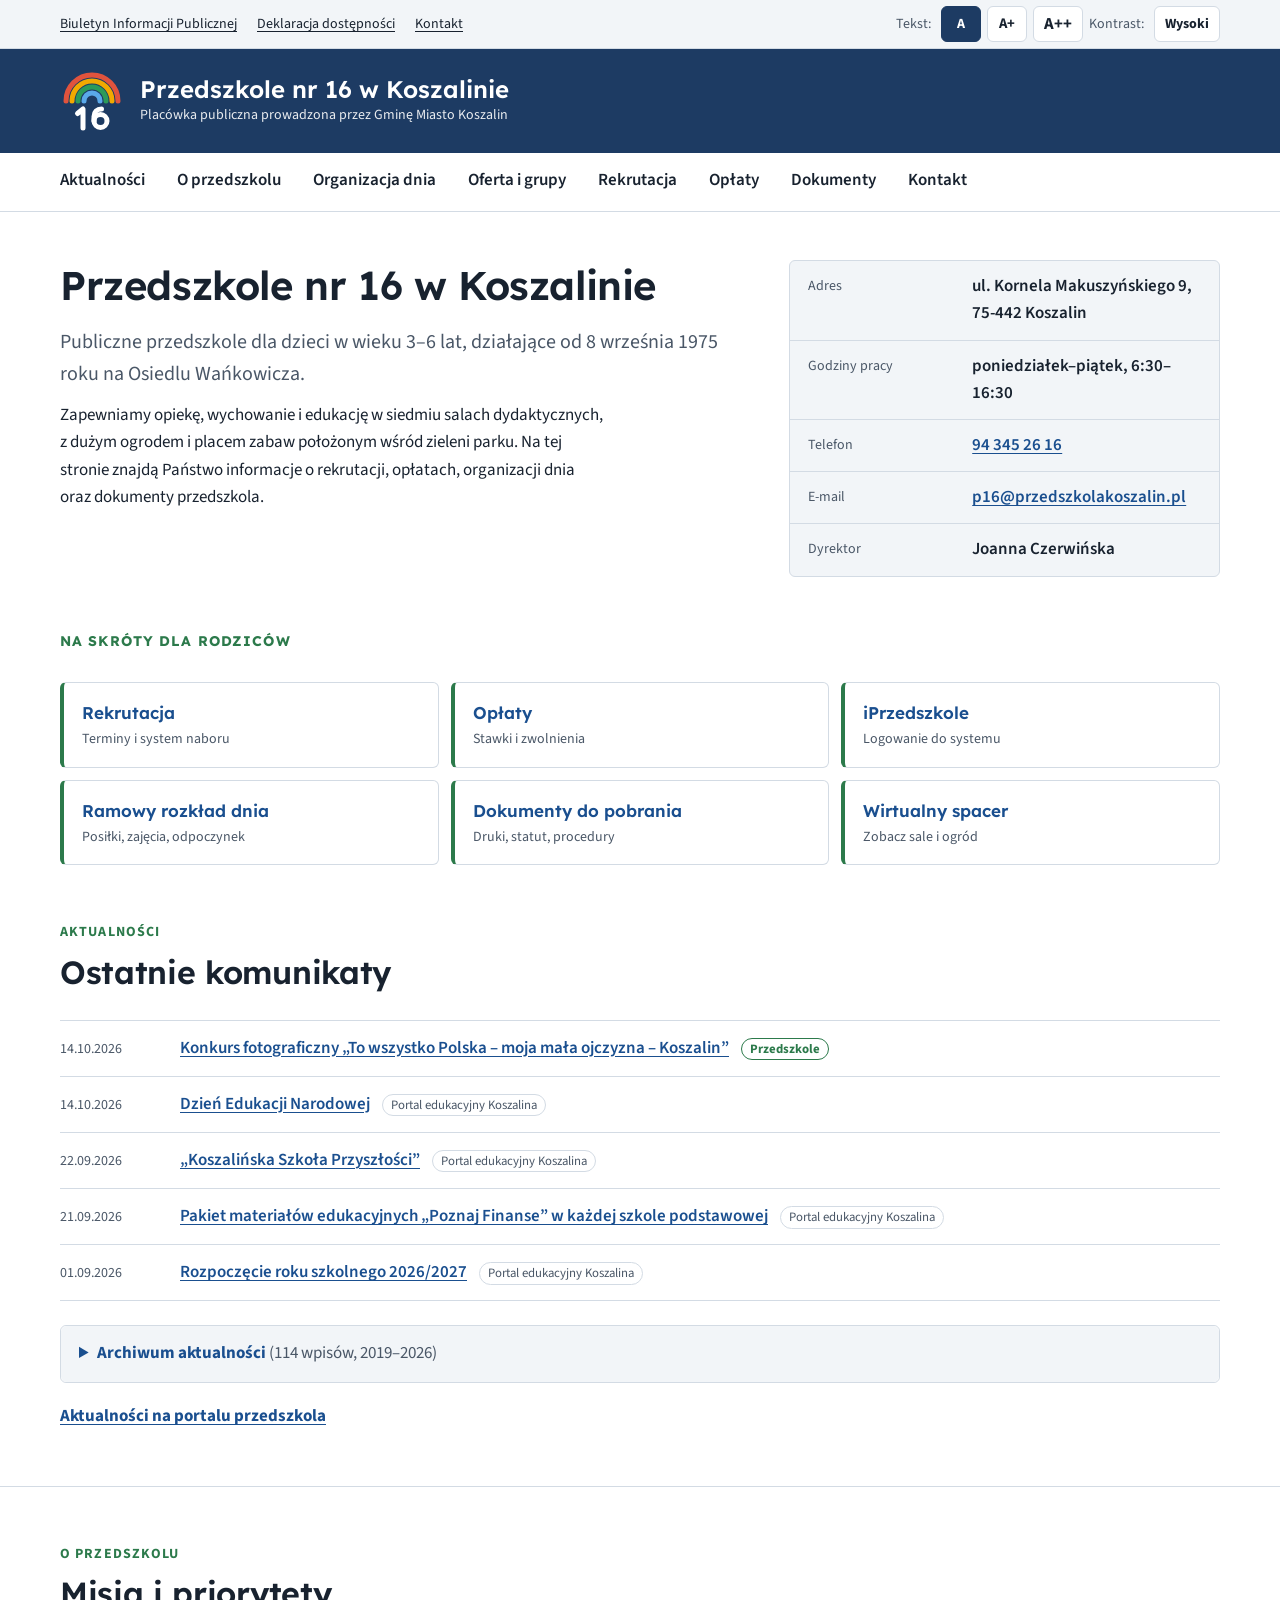
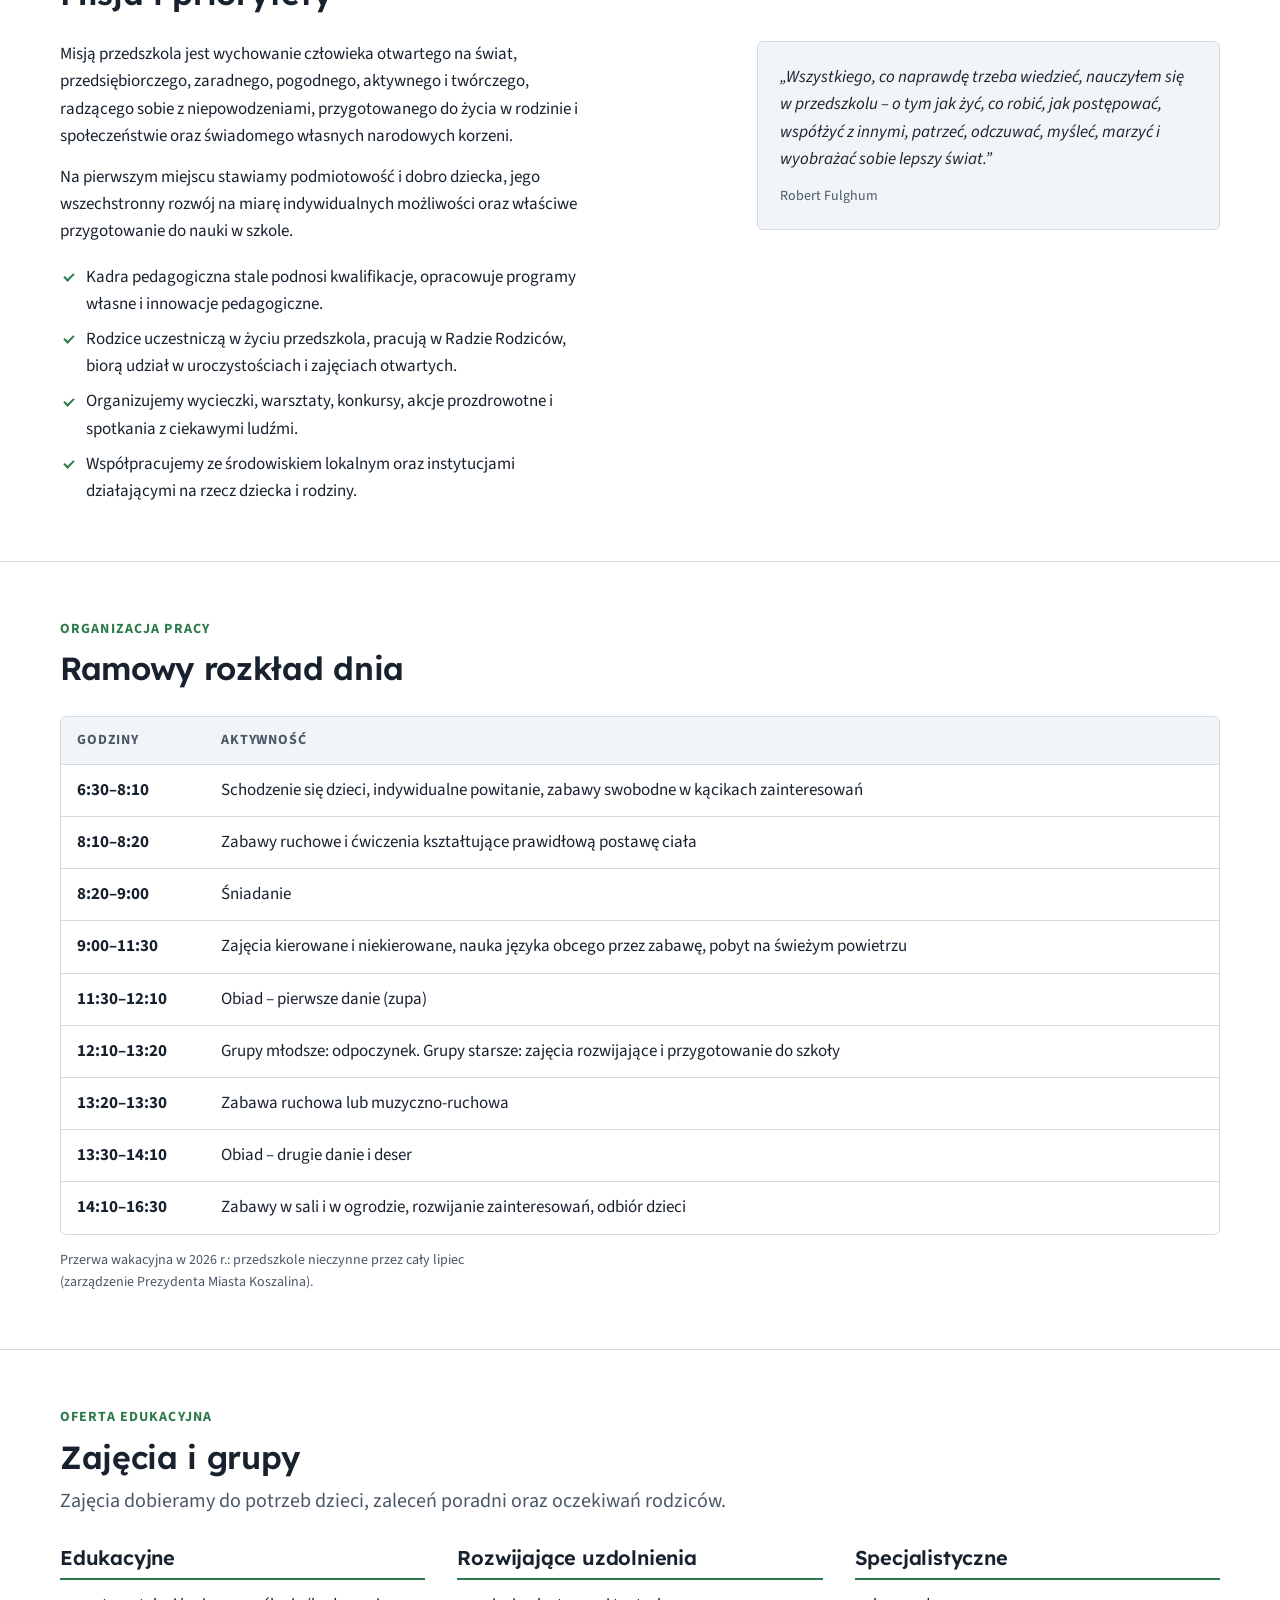
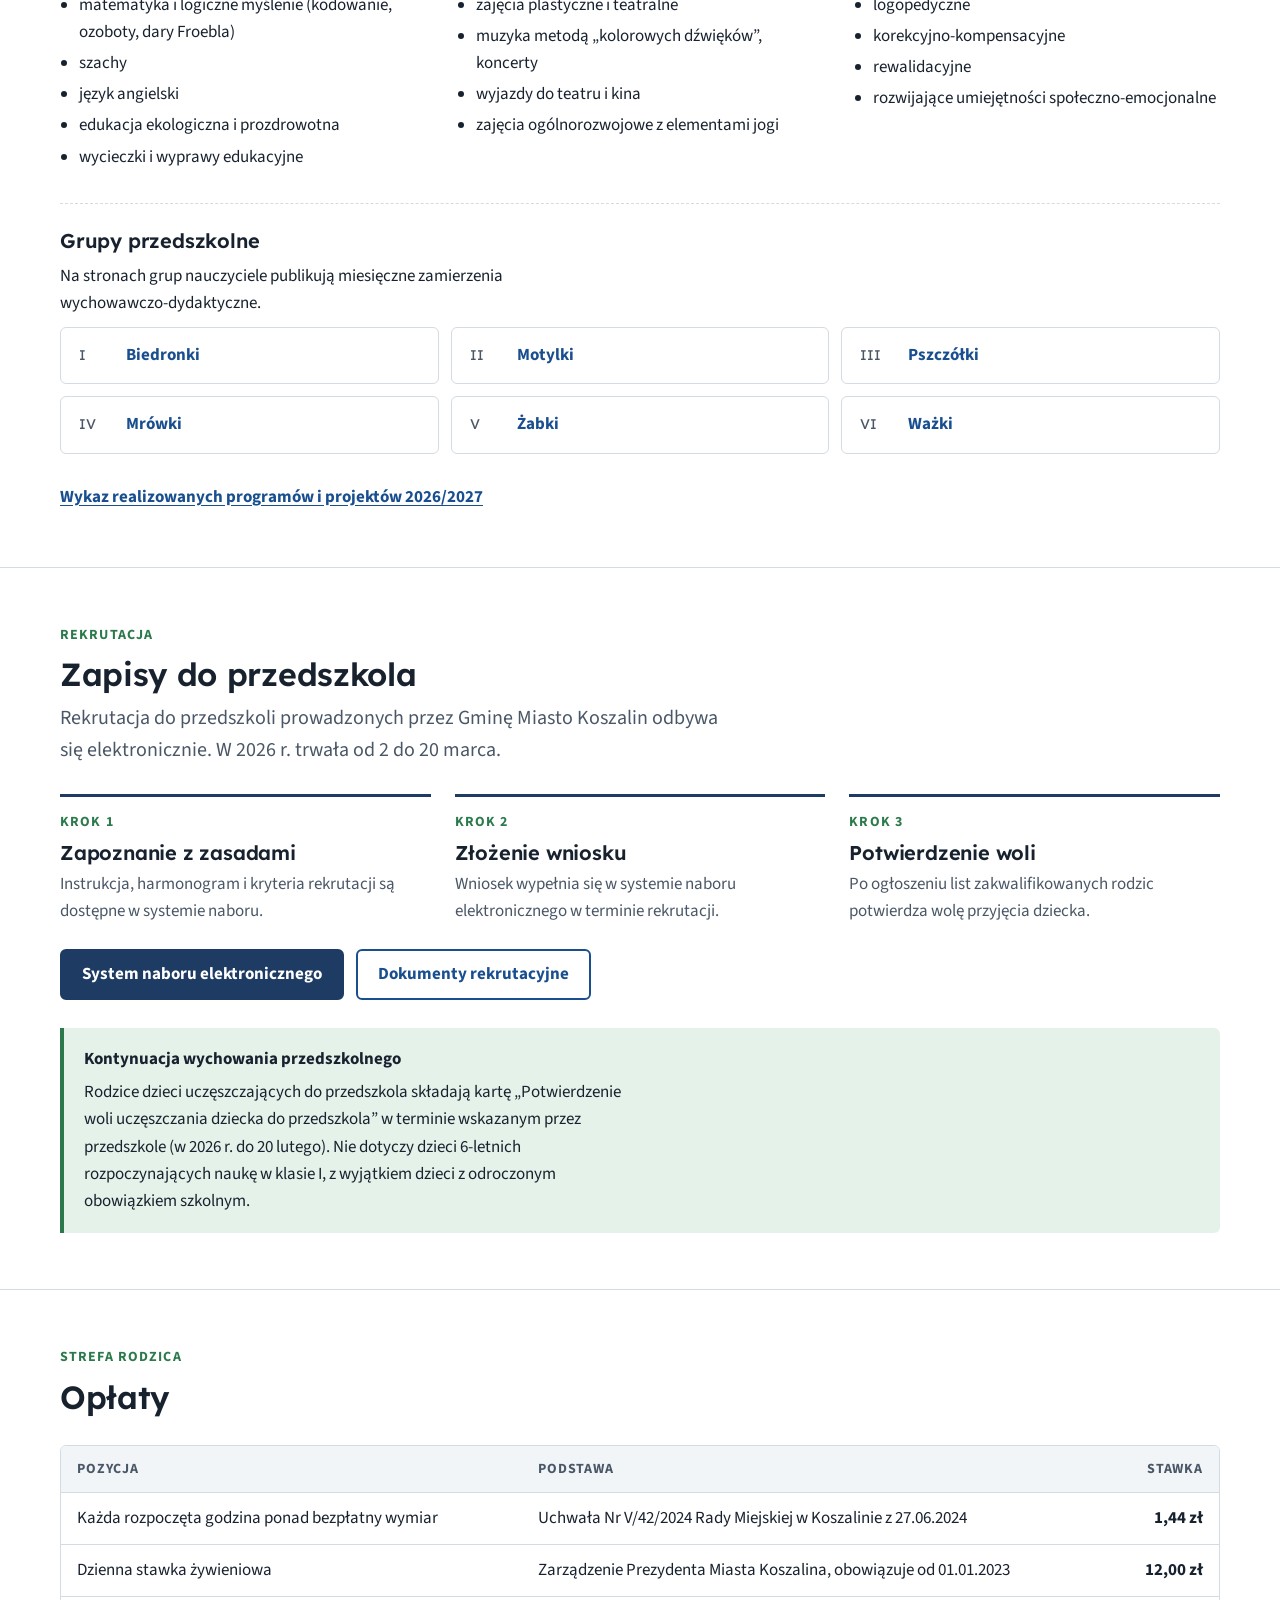
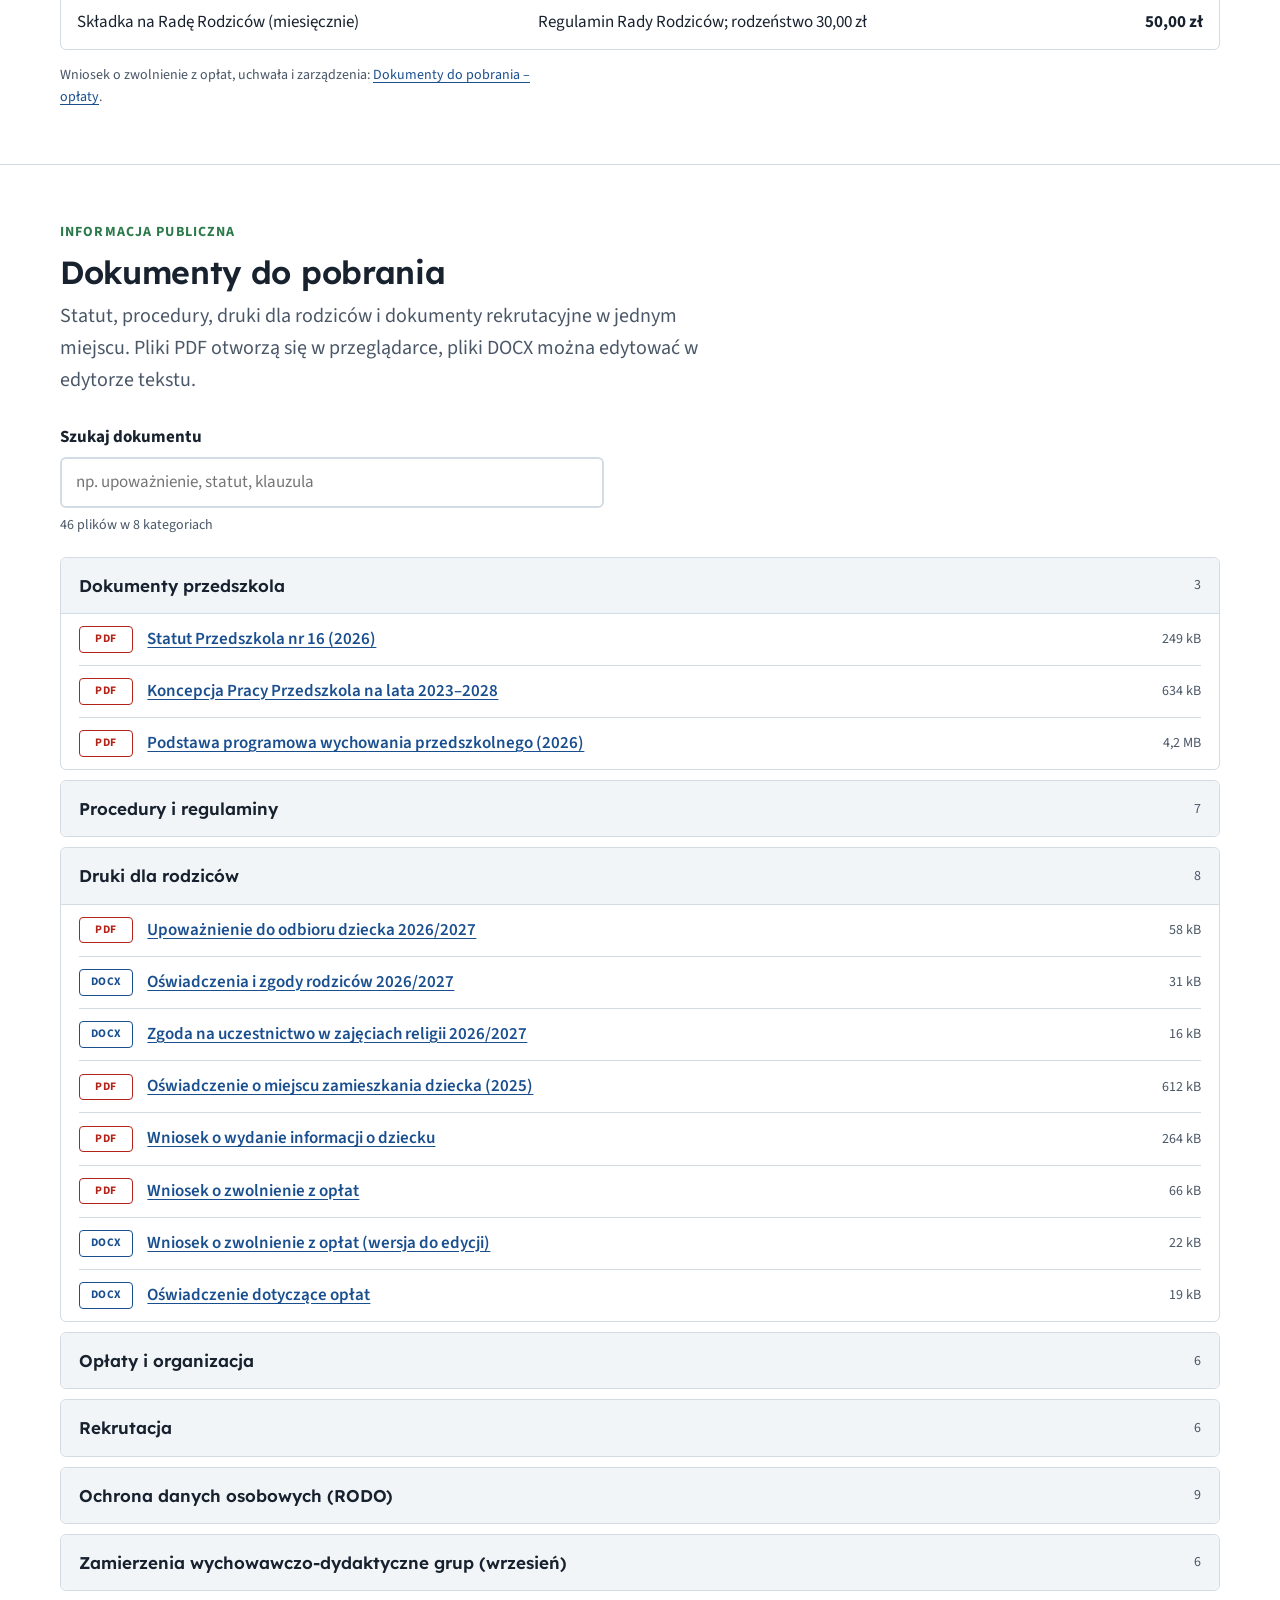
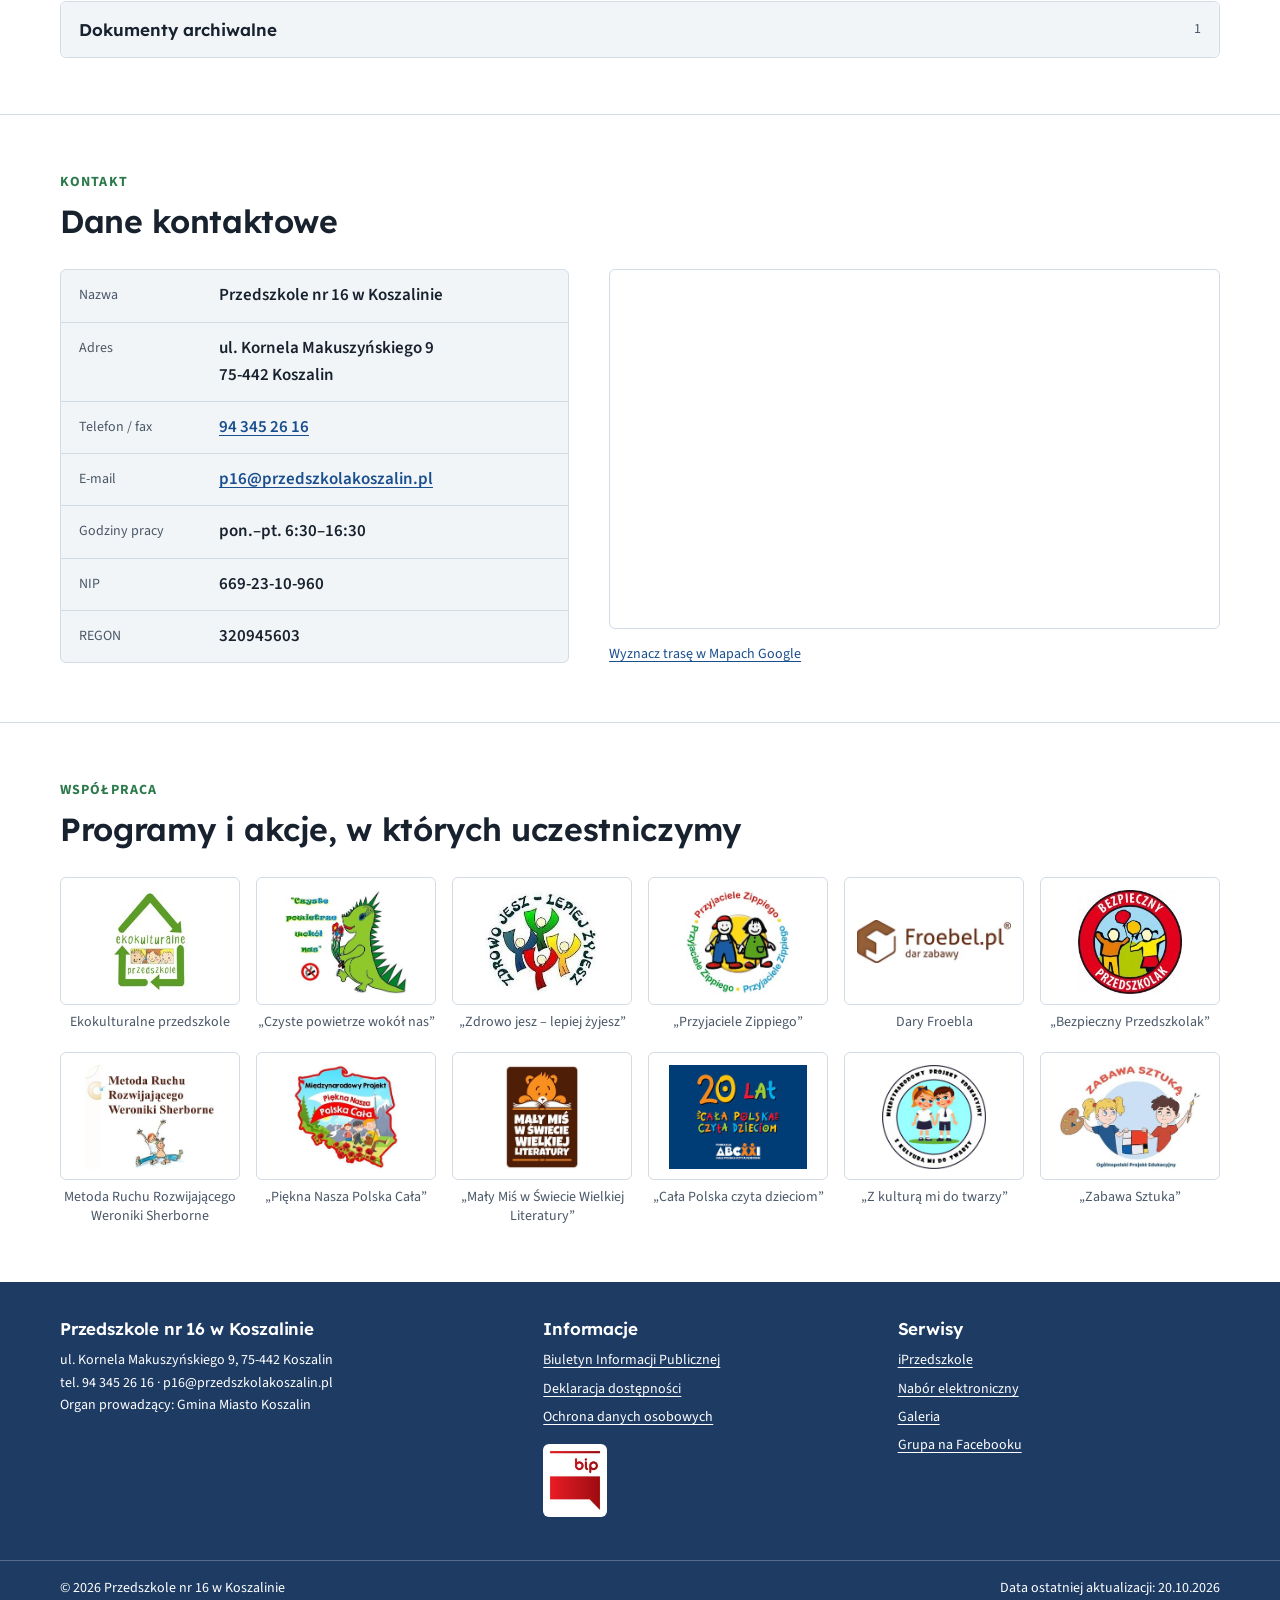
==== commit ca66bd3d: "Host all downloadable documents on the official site Download the 46 PDF and DOCX files published ac" ====
--- a/oficjalna/index.html
+++ b/oficjalna/index.html
@@ -214,13 +214,28 @@
 .btn.secondary { background: transparent; color: var(--link); border-color: currentColor; }
 :root[data-contrast="high"] .btn { border-color: var(--ink); }
 
-/* Dokumenty */
-.docs { list-style: none; margin: 0; padding: 0; display: grid; grid-template-columns: repeat(2, minmax(0, 1fr)); gap: 0 40px; }
-.docs li { border-top: 1px solid var(--line); }
-.docs a { display: flex; justify-content: space-between; gap: 16px; padding: 14px 0; text-decoration: none; color: var(--ink); }
-.docs a:hover .t { text-decoration: underline; }
-.docs .t { font-weight: 600; color: var(--link); }
-.docs .d { color: var(--muted); font-size: var(--s-1); text-align: right; }
+/* Dokumenty do pobrania */
+.doc-search { display: grid; gap: 6px; max-width: 34rem; margin-bottom: 20px; }
+.doc-search label { font-weight: 700; }
+.doc-search input { font: inherit; color: var(--ink); background: var(--bg); border: 2px solid var(--line); border-radius: var(--r); padding: 10px 14px; min-height: 44px; width: 100%; }
+.doc-search input:focus { border-color: var(--link); }
+.doc-count { color: var(--muted); font-size: var(--s-1); }
+.doc-groups { display: grid; gap: 10px; }
+.doc-group { border: 1px solid var(--line); border-radius: var(--r); }
+.doc-group summary { cursor: pointer; display: flex; justify-content: space-between; align-items: center; gap: 12px; padding: 14px 18px; font-family: var(--f-display); font-weight: 600; background: var(--surface); border-radius: var(--r); }
+.doc-group[open] summary { border-bottom: 1px solid var(--line); border-radius: var(--r) var(--r) 0 0; }
+.doc-group .n { font-family: var(--f-body); font-size: var(--s-1); color: var(--muted); font-weight: 400; }
+.files { list-style: none; margin: 0; padding: 0 18px; }
+.files li { display: grid; grid-template-columns: 3.4rem minmax(0, 1fr) auto; gap: 14px; align-items: center; padding: 12px 0; border-top: 1px solid var(--line); }
+.files li:first-child { border-top: 0; }
+.files a { font-weight: 600; }
+.fmt { font-size: 0.72rem; font-weight: 700; letter-spacing: .05em; text-align: center; padding: 3px 0; border-radius: 4px; border: 1.5px solid currentColor; }
+.fmt-pdf { color: #b42318; } .fmt-docx { color: var(--link); }
+:root[data-contrast="high"] .fmt { color: var(--ink); }
+@media (prefers-color-scheme: dark) { :root:not([data-theme="light"]):not([data-contrast="high"]) .fmt-pdf { color: #ff8a80; } }
+:root[data-theme="dark"]:not([data-contrast="high"]) .fmt-pdf { color: #ff8a80; }
+.sz { color: var(--muted); font-size: var(--s-1); white-space: nowrap; font-variant-numeric: tabular-nums; }
+.doc-empty { margin-top: 16px; }
 
 /* Kontakt */
 .contact { display: grid; grid-template-columns: minmax(0, 1fr) minmax(0, 1.2fr); gap: 40px; align-items: start; }
@@ -271,6 +286,8 @@
   .quick, .groups { grid-template-columns: minmax(0, 1fr); }
   .facts div, .contact .facts div { grid-template-columns: minmax(0, 1fr); gap: 0; }
   .news li { grid-template-columns: minmax(0, 1fr); gap: 2px; }
+  .files li { grid-template-columns: 3.4rem minmax(0, 1fr); row-gap: 2px; }
+  .files .sz { grid-column: 2; }
   footer .wrap { grid-template-columns: minmax(0, 1fr); }
   .map-frame { height: 280px; }
 }
@@ -351,7 +368,7 @@
       <li><a href="#oplaty"><strong>Opłaty</strong><span>Stawki i zwolnienia</span></a></li>
       <li><a href="https://iprzedszkole.eduportal.koszalin.pl/Authentication/WyborPanel.aspx" target="_blank" rel="noopener"><strong>iPrzedszkole</strong><span>Logowanie do systemu</span></a></li>
       <li><a href="#organizacja"><strong>Ramowy rozkład dnia</strong><span>Posiłki, zajęcia, odpoczynek</span></a></li>
-      <li><a href="#dokumenty"><strong>Dokumenty</strong><span>Statut, procedury, RODO</span></a></li>
+      <li><a href="#dokumenty"><strong>Dokumenty do pobrania</strong><span>Druki, statut, procedury</span></a></li>
       <li><a href="https://my.matterport.com/show/?m=dhJuXBP8sXi" target="_blank" rel="noopener"><strong>Wirtualny spacer</strong><span>Zobacz sale i ogród</span></a></li>
     </ul>
   </div>
@@ -630,7 +647,7 @@
       </ol>
       <div class="actions">
         <a class="btn" href="https://naborp-kandydat.eduportal.koszalin.pl/koszalin" target="_blank" rel="noopener">System naboru elektronicznego</a>
-        <a class="btn secondary" href="https://p16.eduportal.koszalin.pl/pl/page/rekrutacja-28/rekrutacja-dzieci-3-letnich" target="_blank" rel="noopener">Dokumenty rekrutacyjne</a>
+        <a class="btn secondary" href="#dok-rekrutacja">Dokumenty rekrutacyjne</a>
       </div>
       <div class="callout">
         <strong>Kontynuacja wychowania przedszkolnego</strong>
@@ -655,7 +672,7 @@
           </tbody>
         </table>
       </div>
-      <p class="note">Wniosek o zwolnienie z opłat oraz pełne dokumenty: <a href="https://p16.eduportal.koszalin.pl/pl/page/strefa-rodzica-1/oplaty-za-przedszkole" target="_blank" rel="noopener">Opłaty za przedszkole</a>.</p>
+      <p class="note">Wniosek o zwolnienie z opłat, uchwała i zarządzenia: <a href="#dok-oplaty">Dokumenty do pobrania – opłaty</a>.</p>
     </div>
   </section>
 
@@ -663,18 +680,103 @@
     <div class="wrap">
       <div class="sec-head">
         <p class="kicker">Informacja publiczna</p>
-        <h2 id="h-dok">Dokumenty przedszkola</h2>
-      </div>
-      <ul class="docs">
-        <li><a href="https://p16.eduportal.koszalin.pl/pl/page/dokumenty-29/statut-przedszkola" target="_blank" rel="noopener"><span class="t">Statut Przedszkola</span><span class="d">dokument</span></a></li>
-        <li><a href="https://p16.eduportal.koszalin.pl/pl/page/dokumenty-29/koncepcja-pracy-przedszkola" target="_blank" rel="noopener"><span class="t">Koncepcja Pracy Przedszkola</span><span class="d">2023–2028, PDF</span></a></li>
-        <li><a href="https://p16.eduportal.koszalin.pl/pl/page/dokumenty-29/procedury-regulaminy" target="_blank" rel="noopener"><span class="t">Procedury i regulaminy</span><span class="d">dokumenty</span></a></li>
-        <li><a href="https://p16.eduportal.koszalin.pl/pl/page/dokumenty-29/podstawa-programowa-wychowania-przedszkolnego" target="_blank" rel="noopener"><span class="t">Podstawa programowa wychowania przedszkolnego</span><span class="d">dokument</span></a></li>
-        <li><a href="https://p16.eduportal.koszalin.pl/pl/page/strefa-rodzica-1/standardy-ochrony-maloletnich" target="_blank" rel="noopener"><span class="t">Standardy Ochrony Małoletnich</span><span class="d">dokument</span></a></li>
-        <li><a href="https://p16.eduportal.koszalin.pl/pl/page/dokumenty-29/rodo" target="_blank" rel="noopener"><span class="t">Ochrona danych osobowych (RODO)</span><span class="d">klauzule</span></a></li>
-        <li><a href="https://p16.eduportal.koszalin.pl/pl/page/strefa-rodzica-1/do-pobrania" target="_blank" rel="noopener"><span class="t">Druki do pobrania</span><span class="d">wnioski, oświadczenia</span></a></li>
-        <li><a href="https://p16.eduportal.koszalin.pl/pl/page/deklaracja-dostepnosci-5" target="_blank" rel="noopener"><span class="t">Deklaracja dostępności</span><span class="d">strona</span></a></li>
-      </ul>
+        <h2 id="h-dok">Dokumenty do pobrania</h2>
+        <p class="lede">Statut, procedury, druki dla rodziców i dokumenty rekrutacyjne w jednym miejscu. Pliki PDF otworzą się w przeglądarce, pliki DOCX można edytować w edytorze tekstu.</p>
+      </div>
+      <div class="doc-search">
+        <label for="doc-filter">Szukaj dokumentu</label>
+        <input type="search" id="doc-filter" placeholder="np. upoważnienie, statut, klauzula" autocomplete="off">
+        <p class="doc-count" id="doc-count" aria-live="polite">46 plików w 8 kategoriach</p>
+      </div>
+      <div class="doc-groups">
+        <details class="doc-group" id="dok-przedszkole" open>
+          <summary><span>Dokumenty przedszkola</span><span class="n">3</span></summary>
+          <ul class="files">
+            <li><span class="fmt fmt-pdf">PDF</span><a href="pliki/statut-przedszkola-2026.pdf" target="_blank" rel="noopener">Statut Przedszkola nr 16 (2026)</a><span class="sz">249 kB</span></li>
+            <li><span class="fmt fmt-pdf">PDF</span><a href="pliki/koncepcja-pracy-przedszkola-2023-2028.pdf" target="_blank" rel="noopener">Koncepcja Pracy Przedszkola na lata 2023–2028</a><span class="sz">634 kB</span></li>
+            <li><span class="fmt fmt-pdf">PDF</span><a href="pliki/podstawa-programowa-2026.pdf" target="_blank" rel="noopener">Podstawa programowa wychowania przedszkolnego (2026)</a><span class="sz">4,2 MB</span></li>
+          </ul>
+        </details>
+        <details class="doc-group" id="dok-procedury">
+          <summary><span>Procedury i regulaminy</span><span class="n">7</span></summary>
+          <ul class="files">
+            <li><span class="fmt fmt-pdf">PDF</span><a href="pliki/procedura-przyprowadzania-i-odbierania-dziecka-2025-2026.pdf" target="_blank" rel="noopener">Procedura przyprowadzania i odbierania dziecka 2025/2026</a><span class="sz">288 kB</span></li>
+            <li><span class="fmt fmt-pdf">PDF</span><a href="pliki/regulamin-spacerow-i-wycieczek-2025-2026.pdf" target="_blank" rel="noopener">Regulamin spacerów i wycieczek 2025/2026</a><span class="sz">419 kB</span></li>
+            <li><span class="fmt fmt-pdf">PDF</span><a href="pliki/procedura-kontaktow-z-rodzicami-2025-2026.pdf" target="_blank" rel="noopener">Procedura kontaktów z rodzicami 2025/2026</a><span class="sz">422 kB</span></li>
+            <li><span class="fmt fmt-pdf">PDF</span><a href="pliki/procedura-pomocy-psychologiczno-pedagogicznej-2025-2026.pdf" target="_blank" rel="noopener">Procedura udzielania pomocy psychologiczno-pedagogicznej 2025/2026</a><span class="sz">458 kB</span></li>
+            <li><span class="fmt fmt-pdf">PDF</span><a href="pliki/standardy-ochrony-maloletnich.pdf" target="_blank" rel="noopener">Standardy Ochrony Małoletnich w Przedszkolu nr 16</a><span class="sz">799 kB</span></li>
+            <li><span class="fmt fmt-pdf">PDF</span><a href="pliki/zarzadzenie-standardy-ochrony-maloletnich.pdf" target="_blank" rel="noopener">Zarządzenie dyrektora w sprawie Standardów Ochrony Małoletnich</a><span class="sz">82 kB</span></li>
+            <li><span class="fmt fmt-pdf">PDF</span><a href="pliki/regulamin-rady-rodzicow.pdf" target="_blank" rel="noopener">Regulamin Rady Rodziców</a><span class="sz">224 kB</span></li>
+          </ul>
+        </details>
+        <details class="doc-group" id="dok-druki" open>
+          <summary><span>Druki dla rodziców</span><span class="n">8</span></summary>
+          <ul class="files">
+            <li><span class="fmt fmt-pdf">PDF</span><a href="pliki/upowaznienie-do-odbioru-dziecka-2026-2027.pdf" target="_blank" rel="noopener">Upoważnienie do odbioru dziecka 2026/2027</a><span class="sz">58 kB</span></li>
+            <li><span class="fmt fmt-docx">DOCX</span><a href="pliki/oswiadczenia-i-zgody-rodzicow-2026-2027.docx" target="_blank" rel="noopener">Oświadczenia i zgody rodziców 2026/2027</a><span class="sz">31 kB</span></li>
+            <li><span class="fmt fmt-docx">DOCX</span><a href="pliki/zgoda-religia-2026-2027.docx" target="_blank" rel="noopener">Zgoda na uczestnictwo w zajęciach religii 2026/2027</a><span class="sz">16 kB</span></li>
+            <li><span class="fmt fmt-pdf">PDF</span><a href="pliki/oswiadczenie-zamieszkanie-dziecka-2025.pdf" target="_blank" rel="noopener">Oświadczenie o miejscu zamieszkania dziecka (2025)</a><span class="sz">612 kB</span></li>
+            <li><span class="fmt fmt-pdf">PDF</span><a href="pliki/wniosek-o-wydanie-informacji-o-dziecku.pdf" target="_blank" rel="noopener">Wniosek o wydanie informacji o dziecku</a><span class="sz">264 kB</span></li>
+            <li><span class="fmt fmt-pdf">PDF</span><a href="pliki/wniosek-zwolnienie-z-oplat.pdf" target="_blank" rel="noopener">Wniosek o zwolnienie z opłat</a><span class="sz">66 kB</span></li>
+            <li><span class="fmt fmt-docx">DOCX</span><a href="pliki/wniosek-zwolnienie-z-oplat.docx" target="_blank" rel="noopener">Wniosek o zwolnienie z opłat (wersja do edycji)</a><span class="sz">22 kB</span></li>
+            <li><span class="fmt fmt-docx">DOCX</span><a href="pliki/oswiadczenie-oplaty.docx" target="_blank" rel="noopener">Oświadczenie dotyczące opłat</a><span class="sz">19 kB</span></li>
+          </ul>
+        </details>
+        <details class="doc-group" id="dok-oplaty">
+          <summary><span>Opłaty i organizacja</span><span class="n">6</span></summary>
+          <ul class="files">
+            <li><span class="fmt fmt-docx">DOCX</span><a href="pliki/informacja-o-oplatach.docx" target="_blank" rel="noopener">Informacja dla rodziców o opłatach za pobyt i wyżywienie</a><span class="sz">14 kB</span></li>
+            <li><span class="fmt fmt-pdf">PDF</span><a href="pliki/uchwala-oplata-przedszkolna-2024.pdf" target="_blank" rel="noopener">Uchwała Rady Miejskiej w sprawie opłaty przedszkolnej (2024)</a><span class="sz">1,4 MB</span></li>
+            <li><span class="fmt fmt-pdf">PDF</span><a href="pliki/zarzadzenie-stawka-zywieniowa.pdf" target="_blank" rel="noopener">Zarządzenie w sprawie stawki żywieniowej</a><span class="sz">163 kB</span></li>
+            <li><span class="fmt fmt-pdf">PDF</span><a href="pliki/zarzadzenie-przerwa-wakacyjna.pdf" target="_blank" rel="noopener">Zarządzenie w sprawie przerwy wakacyjnej</a><span class="sz">251 kB</span></li>
+            <li><span class="fmt fmt-pdf">PDF</span><a href="pliki/zasady-iprzedszkole.pdf" target="_blank" rel="noopener">Zasady korzystania z systemu iPrzedszkole</a><span class="sz">154 kB</span></li>
+            <li><span class="fmt fmt-docx">DOCX</span><a href="pliki/instrukcja-logowania-iprzedszkole.docx" target="_blank" rel="noopener">Instrukcja logowania do systemu iPrzedszkole</a><span class="sz">16 kB</span></li>
+          </ul>
+        </details>
+        <details class="doc-group" id="dok-rekrutacja">
+          <summary><span>Rekrutacja</span><span class="n">6</span></summary>
+          <ul class="files">
+            <li><span class="fmt fmt-pdf">PDF</span><a href="pliki/harmonogram-rekrutacji-2026.pdf" target="_blank" rel="noopener">Zarządzenie w sprawie harmonogramu rekrutacji 2026</a><span class="sz">249 kB</span></li>
+            <li><span class="fmt fmt-pdf">PDF</span><a href="pliki/kryteria-rekrutacji.pdf" target="_blank" rel="noopener">Kryteria rekrutacji do przedszkoli</a><span class="sz">418 kB</span></li>
+            <li><span class="fmt fmt-pdf">PDF</span><a href="pliki/skrot-informacji-o-naborze.pdf" target="_blank" rel="noopener">Skrót informacji o naborze</a><span class="sz">278 kB</span></li>
+            <li><span class="fmt fmt-pdf">PDF</span><a href="pliki/rekrutacja-instrukcja.pdf" target="_blank" rel="noopener">Rekrutacja do przedszkoli – instrukcja</a><span class="sz">142 kB</span></li>
+            <li><span class="fmt fmt-pdf">PDF</span><a href="pliki/instrukcja-rekrutacyjna-przedszkola.pdf" target="_blank" rel="noopener">Instrukcja rekrutacyjna dla przedszkoli</a><span class="sz">290 kB</span></li>
+            <li><span class="fmt fmt-pdf">PDF</span><a href="pliki/podrecznik-dla-kandydata.pdf" target="_blank" rel="noopener">Podręcznik dla kandydata (system naboru)</a><span class="sz">2,8 MB</span></li>
+          </ul>
+        </details>
+        <details class="doc-group" id="dok-rodo">
+          <summary><span>Ochrona danych osobowych (RODO)</span><span class="n">9</span></summary>
+          <ul class="files">
+            <li><span class="fmt fmt-pdf">PDF</span><a href="pliki/rodo-informacja-o-przetwarzaniu-danych.pdf" target="_blank" rel="noopener">Informacja o przetwarzaniu danych osobowych w Przedszkolu nr 16</a><span class="sz">250 kB</span></li>
+            <li><span class="fmt fmt-pdf">PDF</span><a href="pliki/rodo-klauzula-dziecko-i-rodzice.pdf" target="_blank" rel="noopener">Klauzula informacyjna – dziecko i rodzice</a><span class="sz">68 kB</span></li>
+            <li><span class="fmt fmt-pdf">PDF</span><a href="pliki/rodo-klauzula-osoby-odbierajace.pdf" target="_blank" rel="noopener">Klauzula informacyjna – osoby odbierające dziecko</a><span class="sz">66 kB</span></li>
+            <li><span class="fmt fmt-pdf">PDF</span><a href="pliki/rodo-klauzula-przedszkole-zastepcze.pdf" target="_blank" rel="noopener">Klauzula informacyjna – przedszkole zastępcze</a><span class="sz">66 kB</span></li>
+            <li><span class="fmt fmt-pdf">PDF</span><a href="pliki/rodo-klauzula-kontrahenci.pdf" target="_blank" rel="noopener">Klauzula informacyjna – kontrahenci</a><span class="sz">64 kB</span></li>
+            <li><span class="fmt fmt-pdf">PDF</span><a href="pliki/rodo-klauzula-pracownik.pdf" target="_blank" rel="noopener">Klauzula informacyjna – pracownik</a><span class="sz">69 kB</span></li>
+            <li><span class="fmt fmt-pdf">PDF</span><a href="pliki/rodo-klauzula-rekrutacja-pedagogiczny.pdf" target="_blank" rel="noopener">Klauzula informacyjna – rekrutacja, pracownik pedagogiczny</a><span class="sz">88 kB</span></li>
+            <li><span class="fmt fmt-pdf">PDF</span><a href="pliki/rodo-klauzula-rekrutacja-niepedagogiczny.pdf" target="_blank" rel="noopener">Klauzula informacyjna – rekrutacja, pracownik niepedagogiczny</a><span class="sz">67 kB</span></li>
+            <li><span class="fmt fmt-pdf">PDF</span><a href="pliki/rodo-klauzula-rejestr.pdf" target="_blank" rel="noopener">Klauzula informacyjna – rejestr sprawców przestępstw na tle seksualnym</a><span class="sz">435 kB</span></li>
+          </ul>
+        </details>
+        <details class="doc-group" id="dok-grupy">
+          <summary><span>Zamierzenia wychowawczo-dydaktyczne grup (wrzesień)</span><span class="n">6</span></summary>
+          <ul class="files">
+            <li><span class="fmt fmt-pdf">PDF</span><a href="pliki/grupa-1-biedronki-wrzesien.pdf" target="_blank" rel="noopener">Grupa I – Biedronki</a><span class="sz">193 kB</span></li>
+            <li><span class="fmt fmt-pdf">PDF</span><a href="pliki/grupa-2-motylki-wrzesien.pdf" target="_blank" rel="noopener">Grupa II – Motylki</a><span class="sz">380 kB</span></li>
+            <li><span class="fmt fmt-pdf">PDF</span><a href="pliki/grupa-3-pszczolki-wrzesien.pdf" target="_blank" rel="noopener">Grupa III – Pszczółki</a><span class="sz">212 kB</span></li>
+            <li><span class="fmt fmt-pdf">PDF</span><a href="pliki/grupa-4-mrowki-wrzesien.pdf" target="_blank" rel="noopener">Grupa IV – Mrówki</a><span class="sz">443 kB</span></li>
+            <li><span class="fmt fmt-pdf">PDF</span><a href="pliki/grupa-5-zabki-wrzesien.pdf" target="_blank" rel="noopener">Grupa V – Żabki</a><span class="sz">227 kB</span></li>
+            <li><span class="fmt fmt-pdf">PDF</span><a href="pliki/grupa-6-wazki-wrzesien.pdf" target="_blank" rel="noopener">Grupa VI – Ważki</a><span class="sz">242 kB</span></li>
+          </ul>
+        </details>
+        <details class="doc-group" id="dok-archiwum">
+          <summary><span>Dokumenty archiwalne</span><span class="n">1</span></summary>
+          <ul class="files">
+            <li><span class="fmt fmt-pdf">PDF</span><a href="pliki/archiwum-procedura-covid-19-2021.pdf" target="_blank" rel="noopener">Procedura bezpieczeństwa w czasie pandemii COVID-19 (2021)</a><span class="sz">2,7 MB</span></li>
+          </ul>
+        </details>
+      </div>
+      <p class="doc-empty" id="doc-empty" hidden>Nie znaleziono dokumentu o tej nazwie. Spróbuj innego słowa albo <a href="#kontakt">skontaktuj się z przedszkolem</a>.</p>
     </div>
   </section>
 
@@ -737,7 +839,7 @@
       <ul>
         <li><a href="http://pm16.koszalin.ibip.pl/public/" target="_blank" rel="noopener">Biuletyn Informacji Publicznej</a></li>
         <li><a href="https://p16.eduportal.koszalin.pl/pl/page/deklaracja-dostepnosci-5" target="_blank" rel="noopener">Deklaracja dostępności</a></li>
-        <li><a href="https://p16.eduportal.koszalin.pl/pl/page/dokumenty-29/rodo" target="_blank" rel="noopener">Ochrona danych osobowych</a></li>
+        <li><a href="#dok-rodo">Ochrona danych osobowych</a></li>
       </ul>
       <a class="bip-badge" href="http://pm16.koszalin.ibip.pl/public/" target="_blank" rel="noopener"><img src="img/bip.jpg" width="206" height="240" alt="Biuletyn Informacji Publicznej Przedszkola nr 16 w Koszalinie"></a>
     </div>
@@ -796,6 +898,41 @@
     a.addEventListener('click', function () { menu.classList.remove('open'); menuBtn.setAttribute('aria-expanded', 'false'); });
   });
 
+  // Dokumenty: wyszukiwarka i otwieranie kategorii z linków
+  var filter = document.getElementById('doc-filter');
+  var groups = document.querySelectorAll('.doc-group');
+  var count = document.getElementById('doc-count');
+  var empty = document.getElementById('doc-empty');
+  var total = document.querySelectorAll('.files li').length;
+  var initialOpen = [];
+  groups.forEach(function (g) { initialOpen.push(g.open); });
+  function norm(s) { return s.toLowerCase().normalize('NFD').replace(/[\u0300-\u036f]/g, '').replace(/ł/g, 'l'); }
+  filter.addEventListener('input', function () {
+    var q = norm(filter.value.trim()); var shown = 0;
+    groups.forEach(function (g, i) {
+      var hits = 0;
+      g.querySelectorAll('li').forEach(function (li) {
+        var ok = !q || norm(li.textContent + ' ' + g.querySelector('summary').textContent).indexOf(q) !== -1;
+        li.hidden = !ok; if (ok) hits++;
+      });
+      g.hidden = hits === 0;
+      g.open = q ? hits > 0 : initialOpen[i];
+      shown += hits;
+    });
+    count.textContent = q ? 'Znaleziono: ' + shown + ' z ' + total : count.getAttribute('data-default');
+    empty.hidden = shown !== 0;
+  });
+  count.setAttribute('data-default', count.textContent);
+  function openFromHash() {
+    var id = location.hash.slice(1); var el = id && document.getElementById(id);
+    if (el && el.classList.contains('doc-group')) el.open = true;
+  }
+  window.addEventListener('hashchange', openFromHash);
+  document.querySelectorAll('a[href^="#dok-"]').forEach(function (a) {
+    a.addEventListener('click', function () { var el = document.getElementById(a.getAttribute('href').slice(1)); if (el) el.open = true; });
+  });
+  openFromHash();
+
   var rok = document.getElementById('rok');
   if (rok) rok.textContent = new Date().getFullYear();
 })();
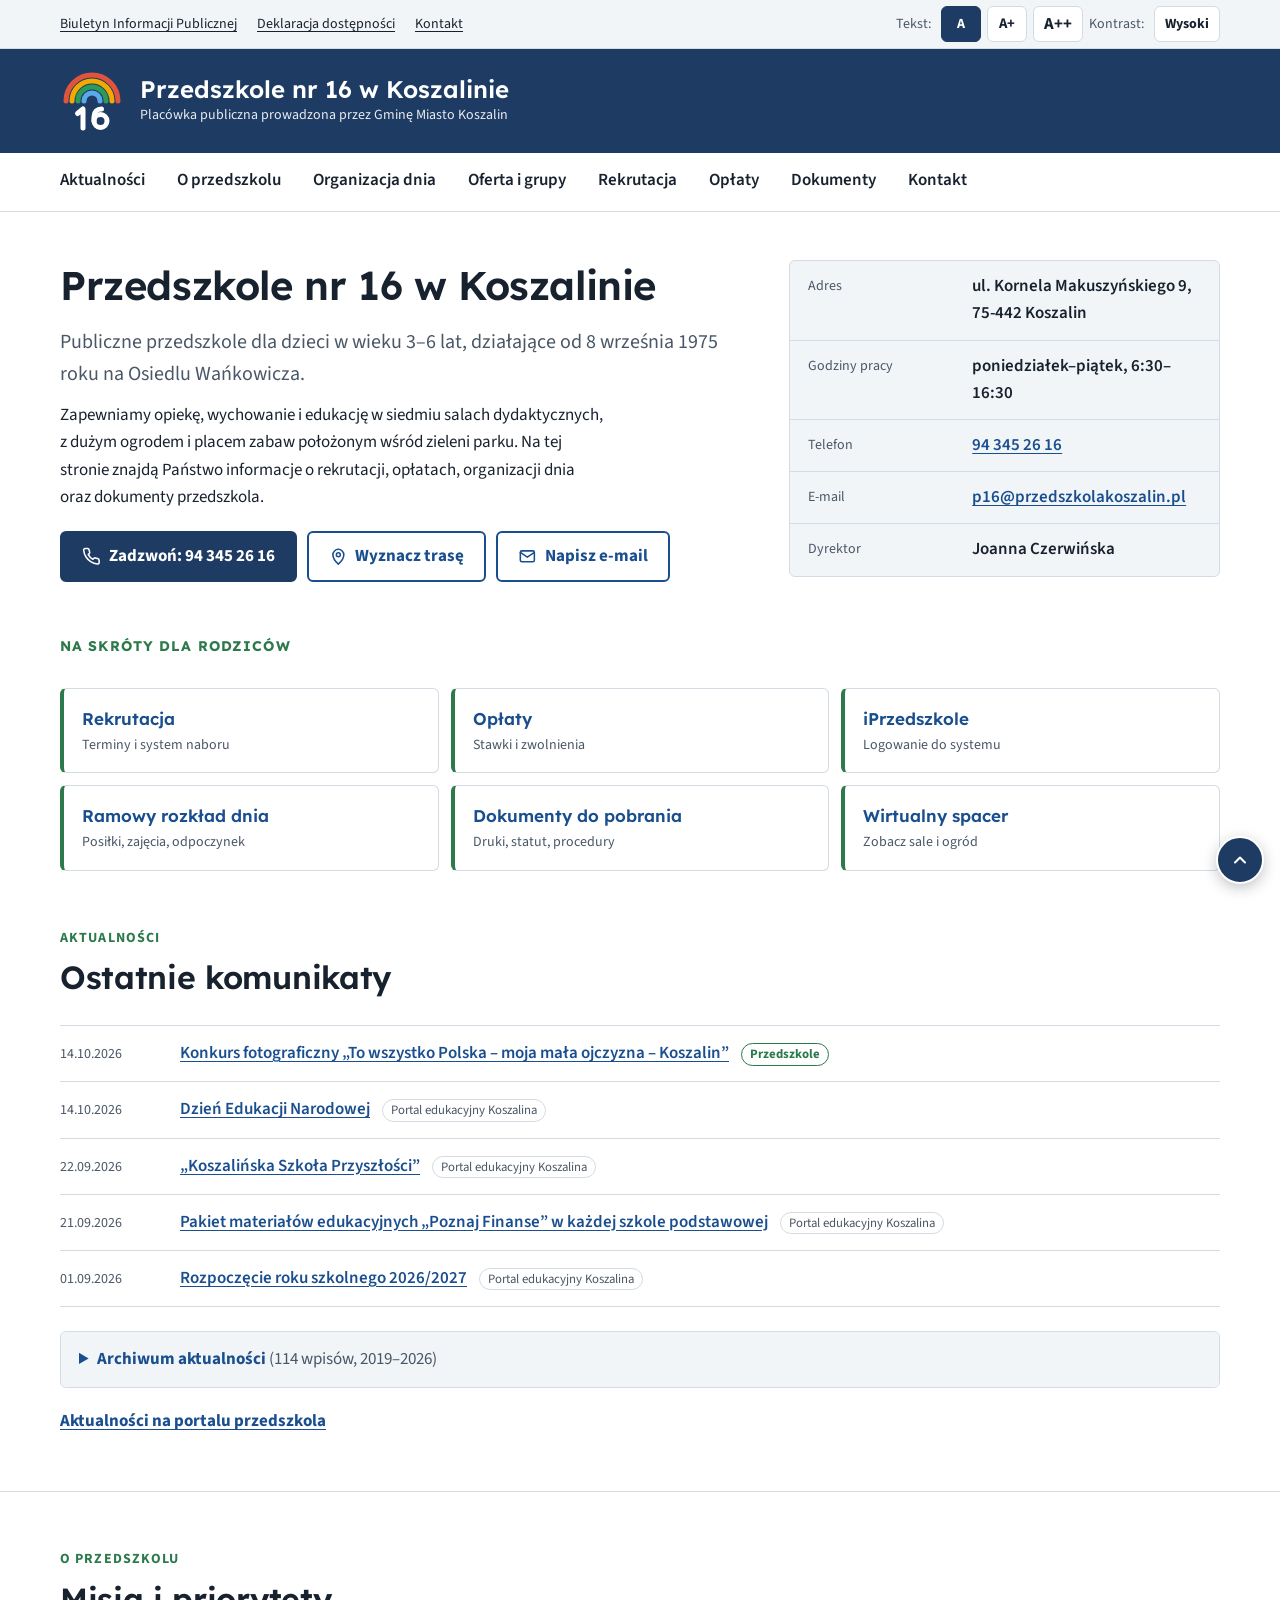
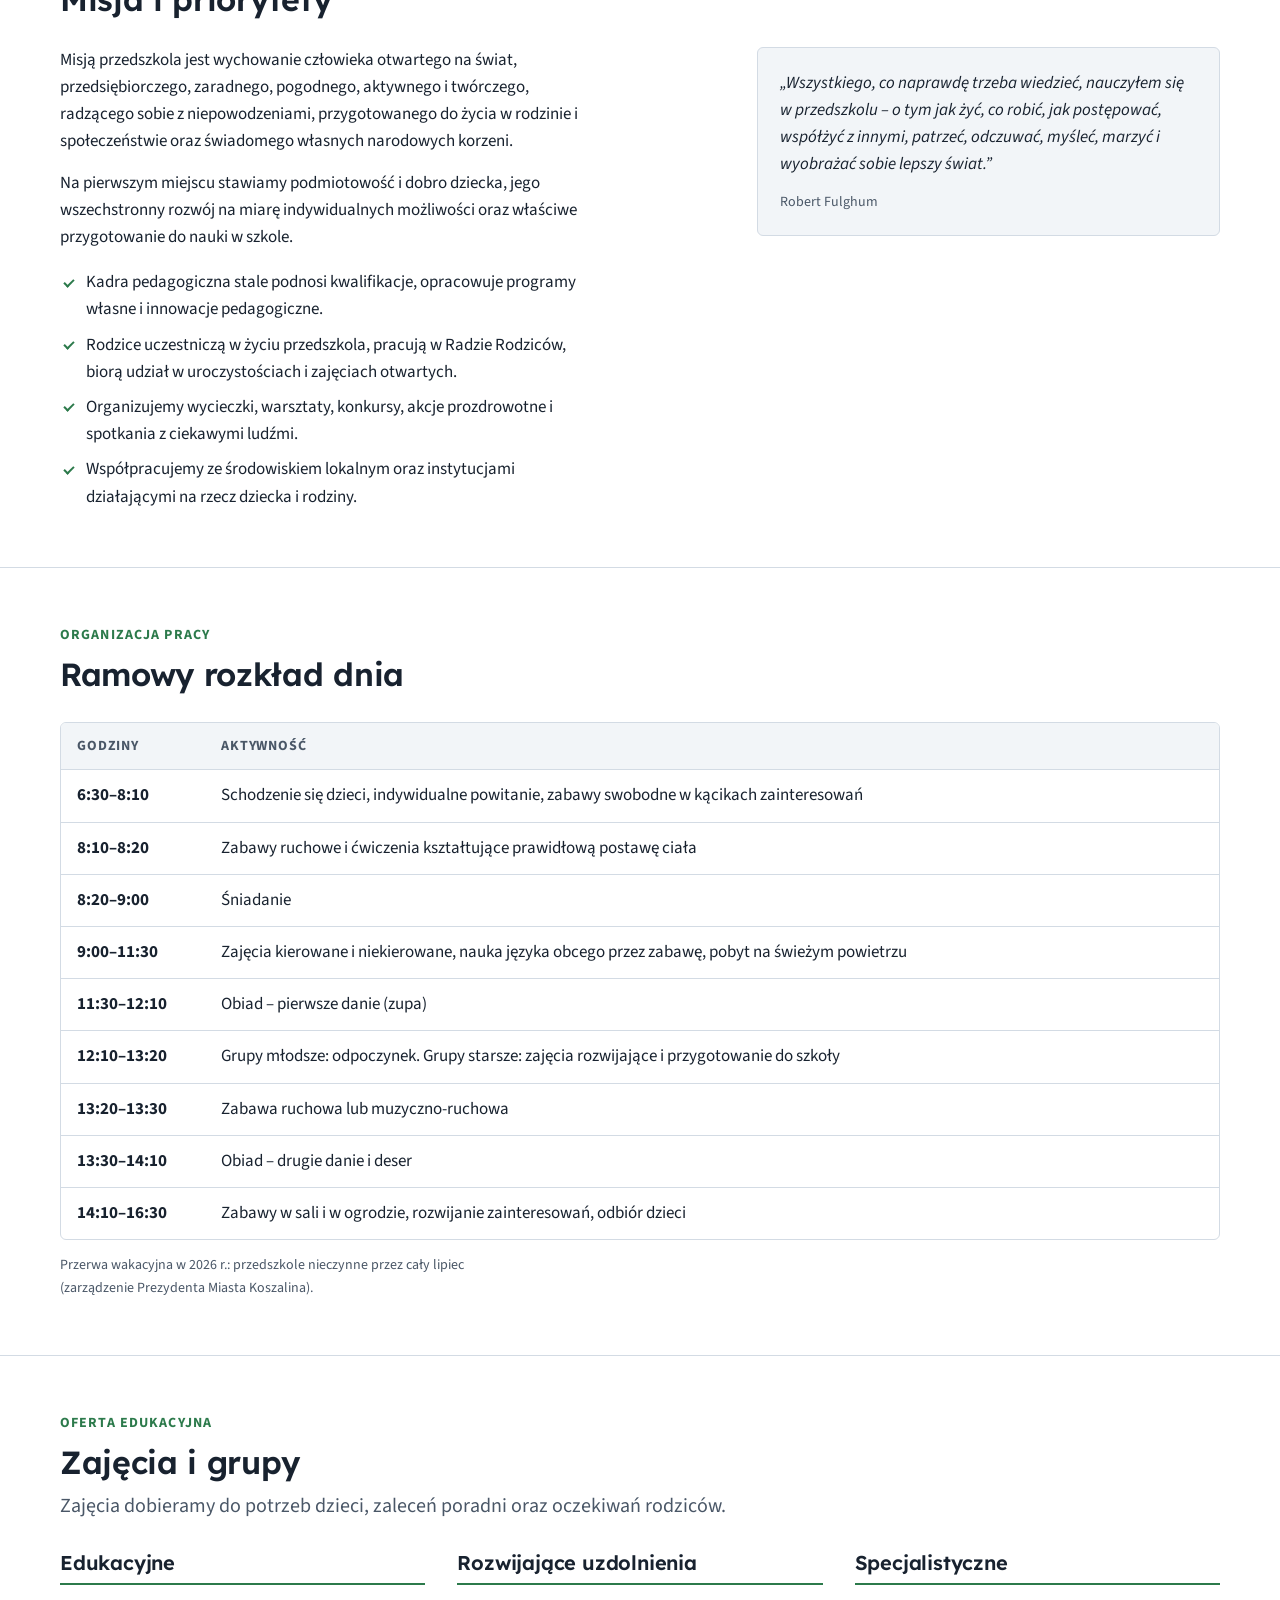
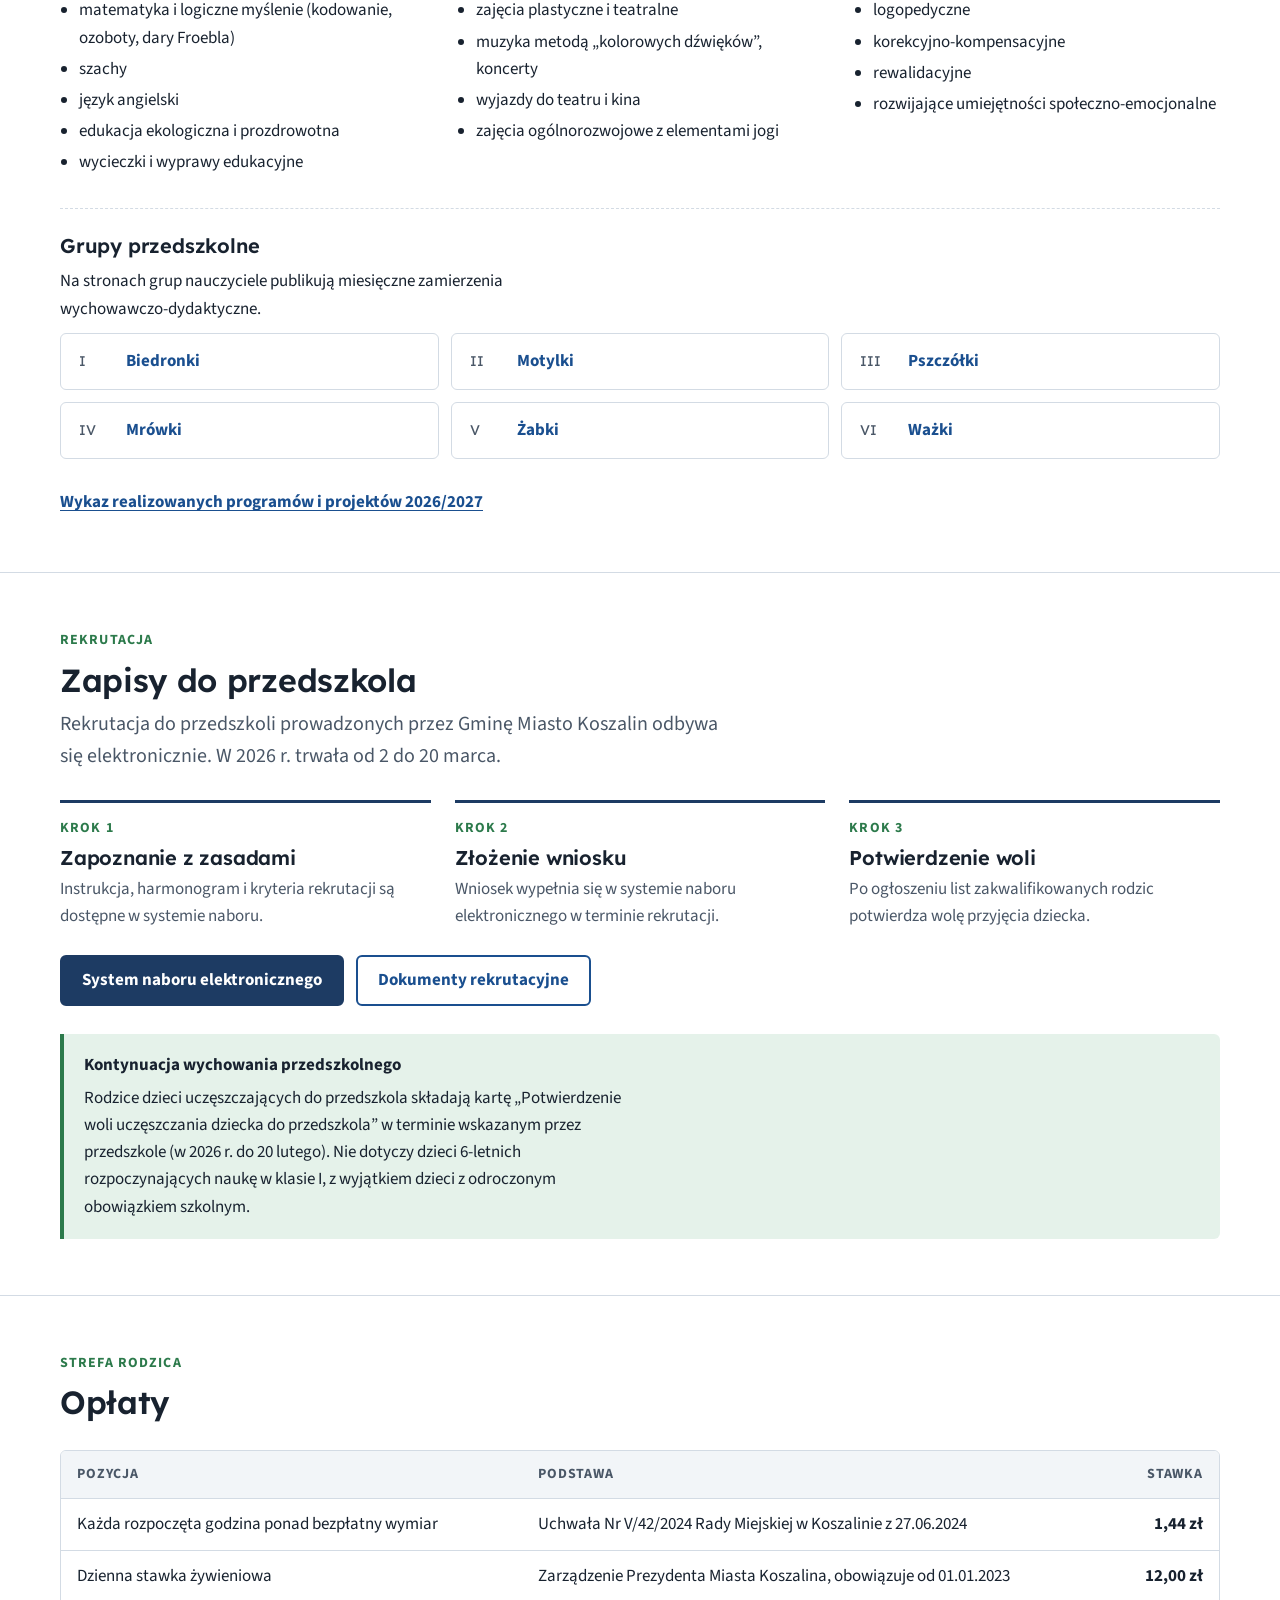
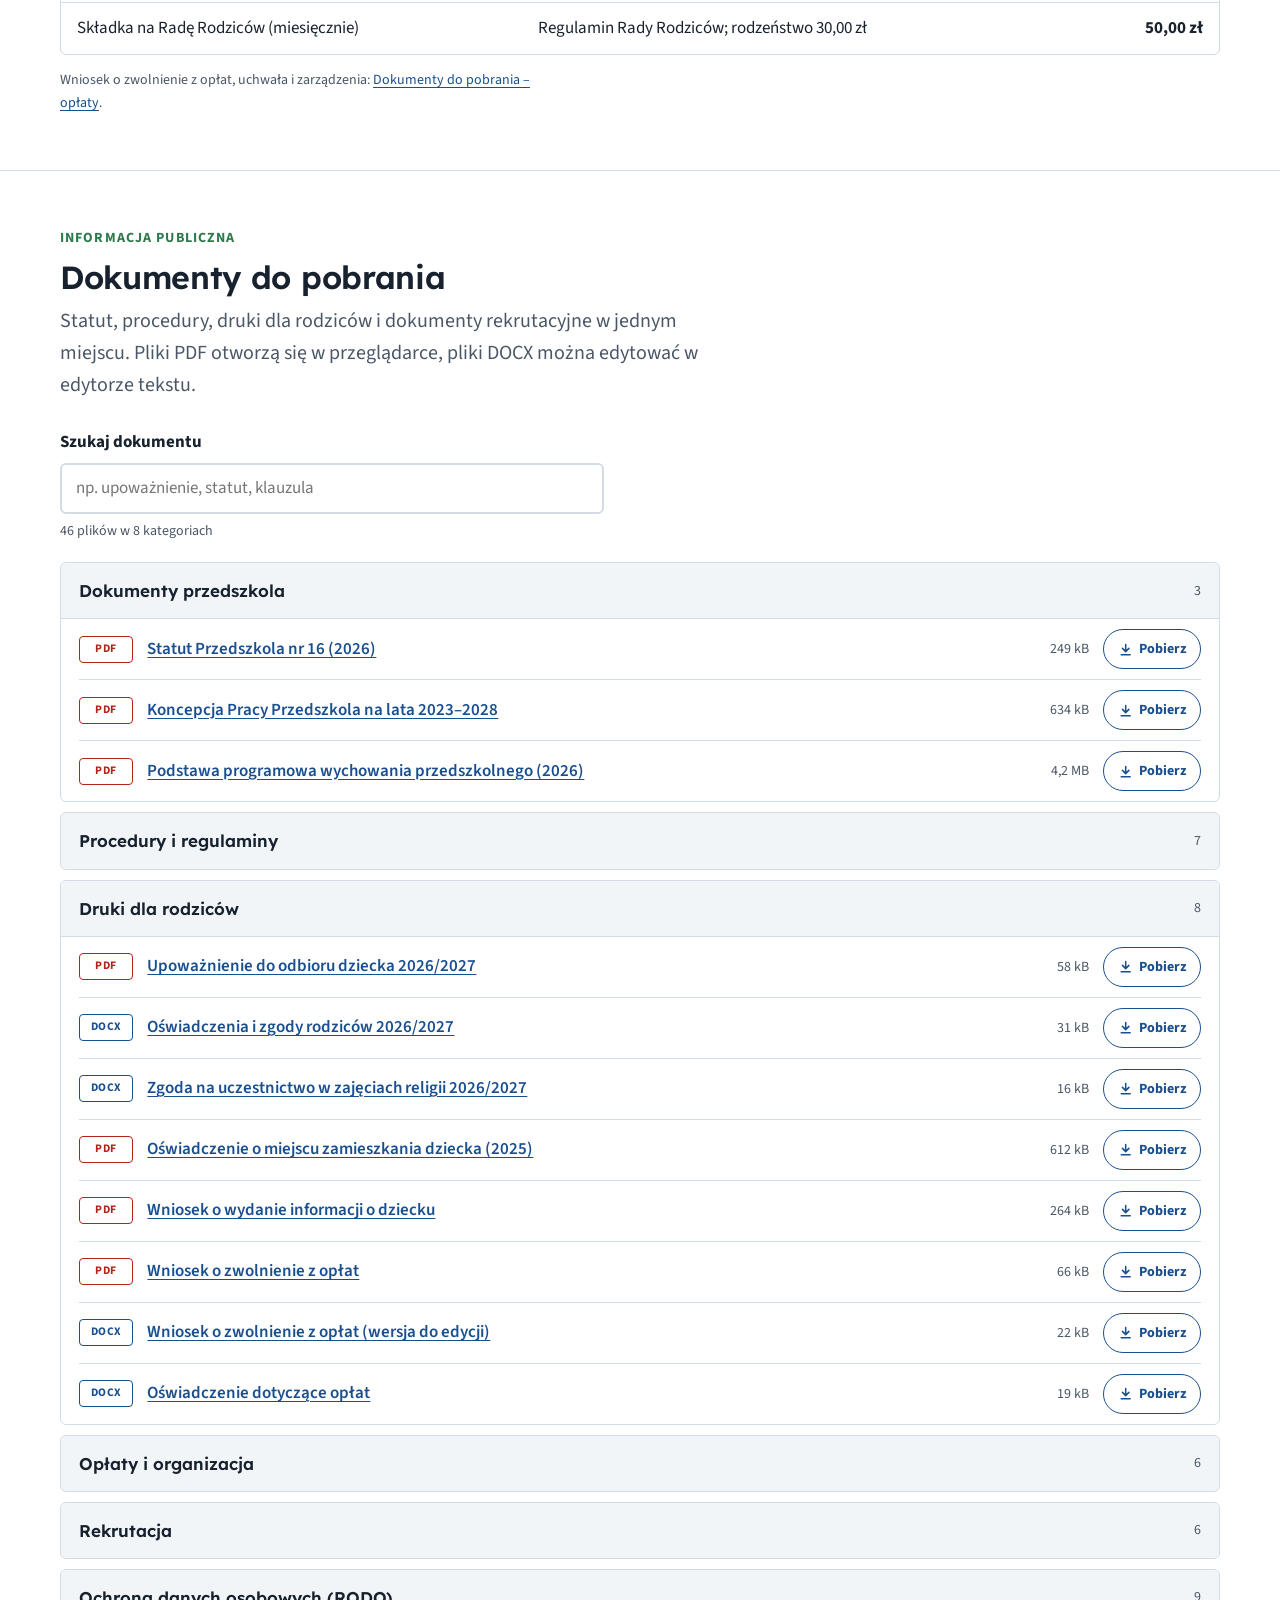
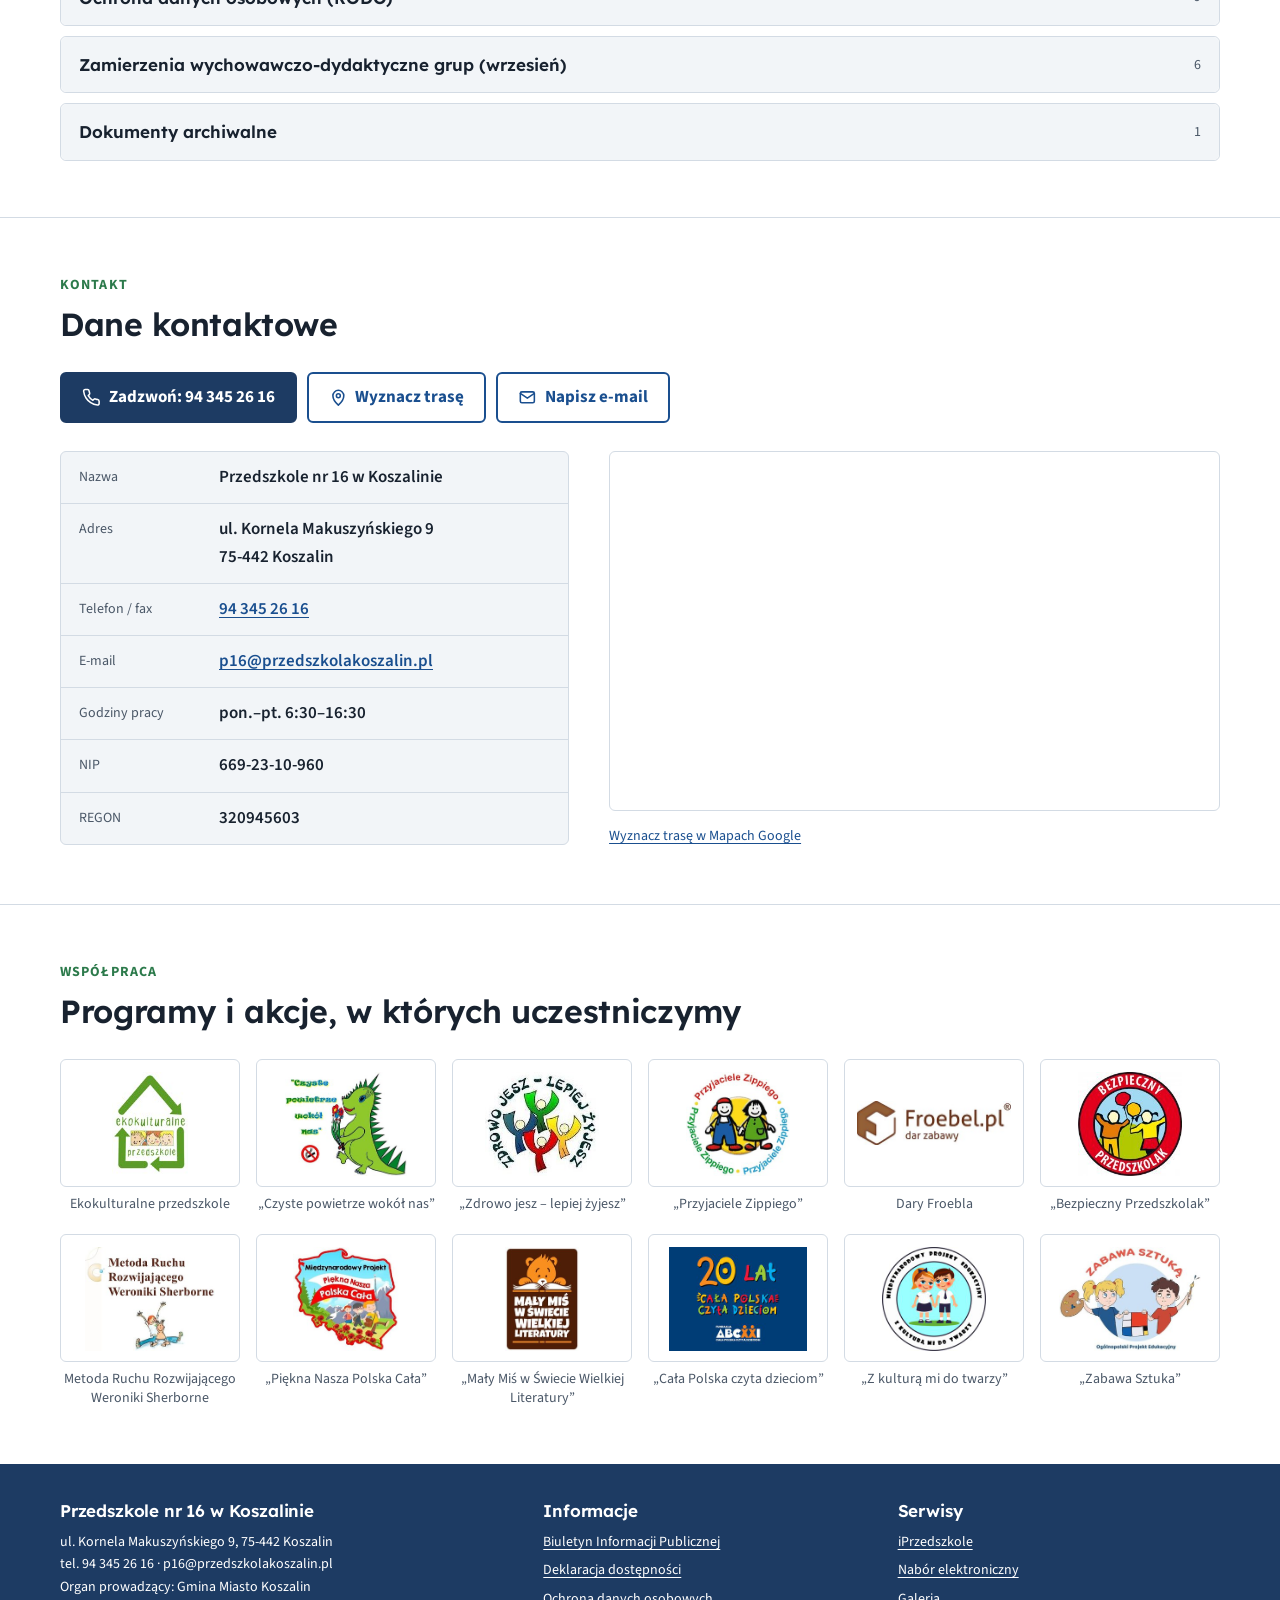
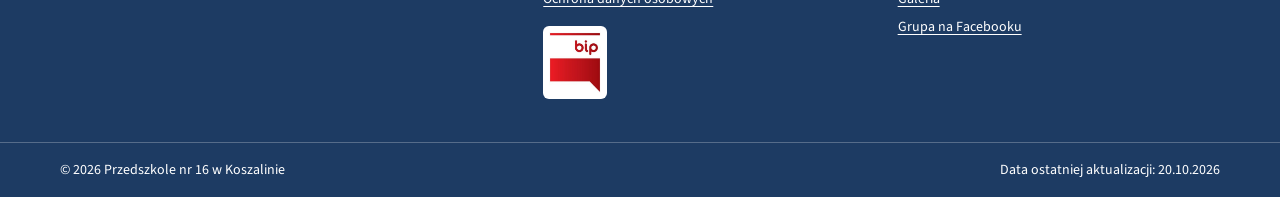
==== commit 572e9730: "Improve phone and desktop usability of the official site - Sticky navigation: compact header with me" ====
--- a/oficjalna/index.html
+++ b/oficjalna/index.html
@@ -86,7 +86,7 @@
 .util { background: var(--surface); border-bottom: 1px solid var(--line); font-size: var(--s-1); }
 .util .wrap { display: flex; flex-wrap: wrap; align-items: center; justify-content: space-between; gap: 8px 24px; padding-block: 6px; }
 .util ul { list-style: none; margin: 0; padding: 0; display: flex; flex-wrap: wrap; gap: 4px 20px; }
-.util a { color: var(--ink); }
+.util a { color: var(--ink); display: inline-flex; align-items: center; min-height: 36px; }
 .a11y { display: flex; flex-wrap: wrap; align-items: center; gap: 6px; }
 .a11y span { color: var(--muted); margin-right: 4px; }
 .a11y button {
@@ -99,6 +99,8 @@
 
 /* Nagłówek instytucji */
 .masthead { background: var(--brand); color: var(--brand-ink); }
+html { scroll-padding-top: calc(var(--sticky-h, 0px) + env(safe-area-inset-top, 0px) + 12px); }
+body::before { content: ""; position: fixed; inset: 0 0 auto; height: env(safe-area-inset-top, 0px); z-index: 40; background: var(--brand); }
 .masthead .wrap { display: flex; align-items: center; justify-content: space-between; gap: 16px; padding-block: 20px; }
 .inst { display: flex; align-items: center; gap: 16px; color: inherit; text-decoration: none; min-width: 0; }
 .inst-mark {
@@ -112,7 +114,8 @@
   border: 2px solid currentColor; border-radius: var(--r); padding: 8px 14px; cursor: pointer; min-height: 44px;
 }
 
-nav.main { border-bottom: 1px solid var(--line); background: var(--bg); }
+nav.main { border-bottom: 1px solid var(--line); background: var(--bg); position: sticky; top: env(safe-area-inset-top, 0px); z-index: 30; }
+nav.main.stuck { box-shadow: 0 6px 16px rgba(16, 24, 40, .08); }
 nav.main ul { list-style: none; margin: 0; padding: 0; display: flex; flex-wrap: wrap; }
 nav.main a {
   display: block; padding: 14px 16px; color: var(--ink); text-decoration: none; font-weight: 600;
@@ -226,9 +229,12 @@
 .doc-group[open] summary { border-bottom: 1px solid var(--line); border-radius: var(--r) var(--r) 0 0; }
 .doc-group .n { font-family: var(--f-body); font-size: var(--s-1); color: var(--muted); font-weight: 400; }
 .files { list-style: none; margin: 0; padding: 0 18px; }
-.files li { display: grid; grid-template-columns: 3.4rem minmax(0, 1fr) auto; gap: 14px; align-items: center; padding: 12px 0; border-top: 1px solid var(--line); }
+.files li { display: grid; grid-template-columns: 3.4rem minmax(0, 1fr) auto auto; gap: 14px; align-items: center; padding: 10px 0; border-top: 1px solid var(--line); }
 .files li:first-child { border-top: 0; }
-.files a { font-weight: 600; }
+.files .ft { font-weight: 600; padding-block: 4px; }
+.dl { display: inline-flex; align-items: center; min-height: 40px; padding: 4px 14px; border: 1.5px solid var(--link); border-radius: 999px; color: var(--link); font-weight: 700; font-size: var(--s-1); text-decoration: none; white-space: nowrap; }
+.dl-ico { width: 1.1em; height: 1.1em; margin-right: 6px; flex: none; }
+.dl:hover { background: var(--accent-soft); }
 .fmt { font-size: 0.72rem; font-weight: 700; letter-spacing: .05em; text-align: center; padding: 3px 0; border-radius: 4px; border: 1.5px solid currentColor; }
 .fmt-pdf { color: #b42318; } .fmt-docx { color: var(--link); }
 :root[data-contrast="high"] .fmt { color: var(--ink); }
@@ -253,6 +259,21 @@
 .bip-badge { display: inline-block; margin-top: 16px; background: var(--logo-bg); padding: 6px; border-radius: var(--r); }
 .bip-badge img { display: block; width: 52px; height: auto; }
 
+
+/* Szybkie akcje */
+.quick-actions { display: flex; flex-wrap: wrap; gap: 10px; margin-top: 20px; }
+.quick-actions .btn { gap: 8px; }
+.ico { width: 1.1em; height: 1.1em; flex: none; }
+/* Przycisk powrotu na górę */
+.to-top {
+  position: fixed; z-index: 35; right: calc(16px + env(safe-area-inset-right, 0px)); bottom: calc(16px + env(safe-area-inset-bottom, 0px));
+  width: 48px; height: 48px; border-radius: 50%; display: grid; place-items: center;
+  background: var(--brand); color: var(--brand-ink); border: 2px solid var(--brand-ink); box-shadow: 0 4px 14px rgba(16, 24, 40, .25); text-decoration: none;
+}
+.to-top svg { width: 20px; height: 20px; }
+@media (pointer: coarse) {
+  .news a, footer li a { display: inline-block; padding-block: 6px; }
+}
 /* Stopka */
 footer { background: var(--brand); color: var(--brand-ink); font-size: var(--s-1); }
 footer a { color: var(--brand-ink); }
@@ -274,8 +295,27 @@
 }
 @media (max-width: 720px) {
   .menu-btn { display: inline-block; }
-  nav.main ul { display: none; flex-direction: column; padding-block: 4px; }
-  nav.main.open ul { display: flex; }
+  .masthead { position: sticky; top: env(safe-area-inset-top, 0px); z-index: 30; }
+  .masthead .wrap { padding-block: 10px; }
+  .inst-name small { display: none; }
+  nav.main { display: none; position: fixed; left: 0; right: 0; top: calc(var(--sticky-h, 72px) + env(safe-area-inset-top, 0px)); max-height: calc(100vh - var(--sticky-h, 72px) - env(safe-area-inset-top, 0px)); overflow-y: auto; box-shadow: 0 12px 24px rgba(16, 24, 40, .18); }
+  nav.main.open { display: block; }
+  nav.main ul { flex-direction: column; padding-block: 4px; }
+  .util ul { gap: 0 16px; }
+  .util a { min-height: 40px; }
+  .quick-actions .btn { flex: 1 1 auto; justify-content: center; }
+  .fees thead { display: none; }
+  .fees, .fees tbody, .fees tr, .fees td { display: block; }
+  .fees tr { display: grid; grid-template-columns: minmax(0, 1fr) auto; gap: 4px 12px; padding: 14px 16px; border-top: 1px solid var(--line); }
+  .fees tbody tr:first-child { border-top: 0; }
+  .fees td { padding: 0; border: 0; }
+  .fees td:first-child { font-weight: 700; }
+  .fees td:nth-child(2) { grid-column: 1 / -1; grid-row: 2; color: var(--muted); font-size: var(--s-1); }
+  .fees td.num { grid-column: 2; grid-row: 1; font-size: var(--s1); }
+  .files li { grid-template-columns: 3.4rem minmax(0, 1fr) auto; row-gap: 4px; }
+  .files .ft { grid-column: 2 / -1; }
+  .files .sz { grid-column: 2; }
+  .files .dl { grid-column: 3; }
   nav.main li a, nav.main li:first-child a { padding: 12px 0; border-bottom: 1px solid var(--line); }
   nav.main li:last-child a { border-bottom: 0; }
   .inst-mark { width: 52px; height: 52px; }
@@ -286,8 +326,6 @@
   .quick, .groups { grid-template-columns: minmax(0, 1fr); }
   .facts div, .contact .facts div { grid-template-columns: minmax(0, 1fr); gap: 0; }
   .news li { grid-template-columns: minmax(0, 1fr); gap: 2px; }
-  .files li { grid-template-columns: 3.4rem minmax(0, 1fr); row-gap: 2px; }
-  .files .sz { grid-column: 2; }
   footer .wrap { grid-template-columns: minmax(0, 1fr); }
   .map-frame { height: 280px; }
 }
@@ -299,7 +337,7 @@
 
 <a class="skip" href="#tresc">Przejdź do treści</a>
 
-<div class="util">
+<div class="util" id="top">
   <div class="wrap">
     <ul>
       <li><a href="http://pm16.koszalin.ibip.pl/public/" target="_blank" rel="noopener">Biuletyn Informacji Publicznej</a></li>
@@ -352,6 +390,7 @@
         <h1>Przedszkole nr 16 w Koszalinie</h1>
         <p class="lede">Publiczne przedszkole dla dzieci w wieku 3–6 lat, działające od 8 września 1975 roku na Osiedlu Wańkowicza.</p>
         <p>Zapewniamy opiekę, wychowanie i edukację w siedmiu salach dydaktycznych, z dużym ogrodem i placem zabaw położonym wśród zieleni parku. Na tej stronie znajdą Państwo informacje o rekrutacji, opłatach, organizacji dnia oraz dokumenty przedszkola.</p>
+        <div class="quick-actions"><a class="btn" href="tel:+48943452616"><svg class="ico" viewBox="0 0 24 24" aria-hidden="true" fill="none" stroke="currentColor" stroke-width="2" stroke-linecap="round" stroke-linejoin="round"><path d="M22 16.9v3a2 2 0 0 1-2.2 2 19.8 19.8 0 0 1-8.6-3.1 19.5 19.5 0 0 1-6-6A19.8 19.8 0 0 1 2.1 4.2 2 2 0 0 1 4.1 2h3a2 2 0 0 1 2 1.7c.1.9.4 1.8.7 2.7a2 2 0 0 1-.5 2.1L8 9.8a16 16 0 0 0 6 6l1.3-1.3a2 2 0 0 1 2.1-.4c.9.3 1.8.6 2.7.7a2 2 0 0 1 1.7 2z"/></svg>Zadzwoń: 94 345 26 16</a><a class="btn secondary" href="https://www.google.com/maps/search/?api=1&amp;query=Przedszkole+nr+16+Kornela+Makuszy%C5%84skiego+9+Koszalin" target="_blank" rel="noopener"><svg class="ico" viewBox="0 0 24 24" aria-hidden="true" fill="none" stroke="currentColor" stroke-width="2" stroke-linecap="round" stroke-linejoin="round"><path d="M12 22s7-6.1 7-12a7 7 0 0 0-14 0c0 5.9 7 12 7 12z"/><circle cx="12" cy="10" r="2.5"/></svg>Wyznacz trasę</a><a class="btn secondary" href="mailto:p16@przedszkolakoszalin.pl"><svg class="ico" viewBox="0 0 24 24" aria-hidden="true" fill="none" stroke="currentColor" stroke-width="2" stroke-linecap="round" stroke-linejoin="round"><rect x="3" y="5" width="18" height="14" rx="2"/><path d="m3 7 9 6 9-6"/></svg>Napisz e-mail</a></div>
       </div>
       <dl class="facts" aria-label="Najważniejsze informacje">
         <div><dt>Adres</dt><dd>ul. Kornela Makuszyńskiego 9, 75-442 Koszalin</dd></div>
@@ -663,7 +702,7 @@
         <h2 id="h-opl">Opłaty</h2>
       </div>
       <div class="table-scroll">
-        <table>
+        <table class="fees">
           <thead><tr><th scope="col">Pozycja</th><th scope="col">Podstawa</th><th scope="col" style="text-align:right">Stawka</th></tr></thead>
           <tbody>
             <tr><td>Każda rozpoczęta godzina ponad bezpłatny wymiar</td><td>Uchwała Nr V/42/2024 Rady Miejskiej w Koszalinie z 27.06.2024</td><td class="num">1,44 zł</td></tr>
@@ -692,87 +731,87 @@
         <details class="doc-group" id="dok-przedszkole" open>
           <summary><span>Dokumenty przedszkola</span><span class="n">3</span></summary>
           <ul class="files">
-            <li><span class="fmt fmt-pdf">PDF</span><a href="pliki/statut-przedszkola-2026.pdf" target="_blank" rel="noopener">Statut Przedszkola nr 16 (2026)</a><span class="sz">249 kB</span></li>
-            <li><span class="fmt fmt-pdf">PDF</span><a href="pliki/koncepcja-pracy-przedszkola-2023-2028.pdf" target="_blank" rel="noopener">Koncepcja Pracy Przedszkola na lata 2023–2028</a><span class="sz">634 kB</span></li>
-            <li><span class="fmt fmt-pdf">PDF</span><a href="pliki/podstawa-programowa-2026.pdf" target="_blank" rel="noopener">Podstawa programowa wychowania przedszkolnego (2026)</a><span class="sz">4,2 MB</span></li>
+            <li><span class="fmt fmt-pdf">PDF</span><a class="ft" href="pliki/statut-przedszkola-2026.pdf" target="_blank" rel="noopener">Statut Przedszkola nr 16 (2026)</a><span class="sz">249 kB</span><a class="dl" href="pliki/statut-przedszkola-2026.pdf" download aria-label="Pobierz: Statut Przedszkola nr 16 (2026) (PDF, 249 kB)"><svg class="dl-ico" viewBox="0 0 24 24" aria-hidden="true" fill="none" stroke="currentColor" stroke-width="2.4" stroke-linecap="round" stroke-linejoin="round"><path d="M12 4v11m-5-5 5 5 5-5M5 20h14"/></svg>Pobierz</a></li>
+            <li><span class="fmt fmt-pdf">PDF</span><a class="ft" href="pliki/koncepcja-pracy-przedszkola-2023-2028.pdf" target="_blank" rel="noopener">Koncepcja Pracy Przedszkola na lata 2023–2028</a><span class="sz">634 kB</span><a class="dl" href="pliki/koncepcja-pracy-przedszkola-2023-2028.pdf" download aria-label="Pobierz: Koncepcja Pracy Przedszkola na lata 2023–2028 (PDF, 634 kB)"><svg class="dl-ico" viewBox="0 0 24 24" aria-hidden="true" fill="none" stroke="currentColor" stroke-width="2.4" stroke-linecap="round" stroke-linejoin="round"><path d="M12 4v11m-5-5 5 5 5-5M5 20h14"/></svg>Pobierz</a></li>
+            <li><span class="fmt fmt-pdf">PDF</span><a class="ft" href="pliki/podstawa-programowa-2026.pdf" target="_blank" rel="noopener">Podstawa programowa wychowania przedszkolnego (2026)</a><span class="sz">4,2 MB</span><a class="dl" href="pliki/podstawa-programowa-2026.pdf" download aria-label="Pobierz: Podstawa programowa wychowania przedszkolnego (2026) (PDF, 4,2 MB)"><svg class="dl-ico" viewBox="0 0 24 24" aria-hidden="true" fill="none" stroke="currentColor" stroke-width="2.4" stroke-linecap="round" stroke-linejoin="round"><path d="M12 4v11m-5-5 5 5 5-5M5 20h14"/></svg>Pobierz</a></li>
           </ul>
         </details>
         <details class="doc-group" id="dok-procedury">
           <summary><span>Procedury i regulaminy</span><span class="n">7</span></summary>
           <ul class="files">
-            <li><span class="fmt fmt-pdf">PDF</span><a href="pliki/procedura-przyprowadzania-i-odbierania-dziecka-2025-2026.pdf" target="_blank" rel="noopener">Procedura przyprowadzania i odbierania dziecka 2025/2026</a><span class="sz">288 kB</span></li>
-            <li><span class="fmt fmt-pdf">PDF</span><a href="pliki/regulamin-spacerow-i-wycieczek-2025-2026.pdf" target="_blank" rel="noopener">Regulamin spacerów i wycieczek 2025/2026</a><span class="sz">419 kB</span></li>
-            <li><span class="fmt fmt-pdf">PDF</span><a href="pliki/procedura-kontaktow-z-rodzicami-2025-2026.pdf" target="_blank" rel="noopener">Procedura kontaktów z rodzicami 2025/2026</a><span class="sz">422 kB</span></li>
-            <li><span class="fmt fmt-pdf">PDF</span><a href="pliki/procedura-pomocy-psychologiczno-pedagogicznej-2025-2026.pdf" target="_blank" rel="noopener">Procedura udzielania pomocy psychologiczno-pedagogicznej 2025/2026</a><span class="sz">458 kB</span></li>
-            <li><span class="fmt fmt-pdf">PDF</span><a href="pliki/standardy-ochrony-maloletnich.pdf" target="_blank" rel="noopener">Standardy Ochrony Małoletnich w Przedszkolu nr 16</a><span class="sz">799 kB</span></li>
-            <li><span class="fmt fmt-pdf">PDF</span><a href="pliki/zarzadzenie-standardy-ochrony-maloletnich.pdf" target="_blank" rel="noopener">Zarządzenie dyrektora w sprawie Standardów Ochrony Małoletnich</a><span class="sz">82 kB</span></li>
-            <li><span class="fmt fmt-pdf">PDF</span><a href="pliki/regulamin-rady-rodzicow.pdf" target="_blank" rel="noopener">Regulamin Rady Rodziców</a><span class="sz">224 kB</span></li>
+            <li><span class="fmt fmt-pdf">PDF</span><a class="ft" href="pliki/procedura-przyprowadzania-i-odbierania-dziecka-2025-2026.pdf" target="_blank" rel="noopener">Procedura przyprowadzania i odbierania dziecka 2025/2026</a><span class="sz">288 kB</span><a class="dl" href="pliki/procedura-przyprowadzania-i-odbierania-dziecka-2025-2026.pdf" download aria-label="Pobierz: Procedura przyprowadzania i odbierania dziecka 2025/2026 (PDF, 288 kB)"><svg class="dl-ico" viewBox="0 0 24 24" aria-hidden="true" fill="none" stroke="currentColor" stroke-width="2.4" stroke-linecap="round" stroke-linejoin="round"><path d="M12 4v11m-5-5 5 5 5-5M5 20h14"/></svg>Pobierz</a></li>
+            <li><span class="fmt fmt-pdf">PDF</span><a class="ft" href="pliki/regulamin-spacerow-i-wycieczek-2025-2026.pdf" target="_blank" rel="noopener">Regulamin spacerów i wycieczek 2025/2026</a><span class="sz">419 kB</span><a class="dl" href="pliki/regulamin-spacerow-i-wycieczek-2025-2026.pdf" download aria-label="Pobierz: Regulamin spacerów i wycieczek 2025/2026 (PDF, 419 kB)"><svg class="dl-ico" viewBox="0 0 24 24" aria-hidden="true" fill="none" stroke="currentColor" stroke-width="2.4" stroke-linecap="round" stroke-linejoin="round"><path d="M12 4v11m-5-5 5 5 5-5M5 20h14"/></svg>Pobierz</a></li>
+            <li><span class="fmt fmt-pdf">PDF</span><a class="ft" href="pliki/procedura-kontaktow-z-rodzicami-2025-2026.pdf" target="_blank" rel="noopener">Procedura kontaktów z rodzicami 2025/2026</a><span class="sz">422 kB</span><a class="dl" href="pliki/procedura-kontaktow-z-rodzicami-2025-2026.pdf" download aria-label="Pobierz: Procedura kontaktów z rodzicami 2025/2026 (PDF, 422 kB)"><svg class="dl-ico" viewBox="0 0 24 24" aria-hidden="true" fill="none" stroke="currentColor" stroke-width="2.4" stroke-linecap="round" stroke-linejoin="round"><path d="M12 4v11m-5-5 5 5 5-5M5 20h14"/></svg>Pobierz</a></li>
+            <li><span class="fmt fmt-pdf">PDF</span><a class="ft" href="pliki/procedura-pomocy-psychologiczno-pedagogicznej-2025-2026.pdf" target="_blank" rel="noopener">Procedura udzielania pomocy psychologiczno-pedagogicznej 2025/2026</a><span class="sz">458 kB</span><a class="dl" href="pliki/procedura-pomocy-psychologiczno-pedagogicznej-2025-2026.pdf" download aria-label="Pobierz: Procedura udzielania pomocy psychologiczno-pedagogicznej 2025/2026 (PDF, 458 kB)"><svg class="dl-ico" viewBox="0 0 24 24" aria-hidden="true" fill="none" stroke="currentColor" stroke-width="2.4" stroke-linecap="round" stroke-linejoin="round"><path d="M12 4v11m-5-5 5 5 5-5M5 20h14"/></svg>Pobierz</a></li>
+            <li><span class="fmt fmt-pdf">PDF</span><a class="ft" href="pliki/standardy-ochrony-maloletnich.pdf" target="_blank" rel="noopener">Standardy Ochrony Małoletnich w Przedszkolu nr 16</a><span class="sz">799 kB</span><a class="dl" href="pliki/standardy-ochrony-maloletnich.pdf" download aria-label="Pobierz: Standardy Ochrony Małoletnich w Przedszkolu nr 16 (PDF, 799 kB)"><svg class="dl-ico" viewBox="0 0 24 24" aria-hidden="true" fill="none" stroke="currentColor" stroke-width="2.4" stroke-linecap="round" stroke-linejoin="round"><path d="M12 4v11m-5-5 5 5 5-5M5 20h14"/></svg>Pobierz</a></li>
+            <li><span class="fmt fmt-pdf">PDF</span><a class="ft" href="pliki/zarzadzenie-standardy-ochrony-maloletnich.pdf" target="_blank" rel="noopener">Zarządzenie dyrektora w sprawie Standardów Ochrony Małoletnich</a><span class="sz">82 kB</span><a class="dl" href="pliki/zarzadzenie-standardy-ochrony-maloletnich.pdf" download aria-label="Pobierz: Zarządzenie dyrektora w sprawie Standardów Ochrony Małoletnich (PDF, 82 kB)"><svg class="dl-ico" viewBox="0 0 24 24" aria-hidden="true" fill="none" stroke="currentColor" stroke-width="2.4" stroke-linecap="round" stroke-linejoin="round"><path d="M12 4v11m-5-5 5 5 5-5M5 20h14"/></svg>Pobierz</a></li>
+            <li><span class="fmt fmt-pdf">PDF</span><a class="ft" href="pliki/regulamin-rady-rodzicow.pdf" target="_blank" rel="noopener">Regulamin Rady Rodziców</a><span class="sz">224 kB</span><a class="dl" href="pliki/regulamin-rady-rodzicow.pdf" download aria-label="Pobierz: Regulamin Rady Rodziców (PDF, 224 kB)"><svg class="dl-ico" viewBox="0 0 24 24" aria-hidden="true" fill="none" stroke="currentColor" stroke-width="2.4" stroke-linecap="round" stroke-linejoin="round"><path d="M12 4v11m-5-5 5 5 5-5M5 20h14"/></svg>Pobierz</a></li>
           </ul>
         </details>
         <details class="doc-group" id="dok-druki" open>
           <summary><span>Druki dla rodziców</span><span class="n">8</span></summary>
           <ul class="files">
-            <li><span class="fmt fmt-pdf">PDF</span><a href="pliki/upowaznienie-do-odbioru-dziecka-2026-2027.pdf" target="_blank" rel="noopener">Upoważnienie do odbioru dziecka 2026/2027</a><span class="sz">58 kB</span></li>
-            <li><span class="fmt fmt-docx">DOCX</span><a href="pliki/oswiadczenia-i-zgody-rodzicow-2026-2027.docx" target="_blank" rel="noopener">Oświadczenia i zgody rodziców 2026/2027</a><span class="sz">31 kB</span></li>
-            <li><span class="fmt fmt-docx">DOCX</span><a href="pliki/zgoda-religia-2026-2027.docx" target="_blank" rel="noopener">Zgoda na uczestnictwo w zajęciach religii 2026/2027</a><span class="sz">16 kB</span></li>
-            <li><span class="fmt fmt-pdf">PDF</span><a href="pliki/oswiadczenie-zamieszkanie-dziecka-2025.pdf" target="_blank" rel="noopener">Oświadczenie o miejscu zamieszkania dziecka (2025)</a><span class="sz">612 kB</span></li>
-            <li><span class="fmt fmt-pdf">PDF</span><a href="pliki/wniosek-o-wydanie-informacji-o-dziecku.pdf" target="_blank" rel="noopener">Wniosek o wydanie informacji o dziecku</a><span class="sz">264 kB</span></li>
-            <li><span class="fmt fmt-pdf">PDF</span><a href="pliki/wniosek-zwolnienie-z-oplat.pdf" target="_blank" rel="noopener">Wniosek o zwolnienie z opłat</a><span class="sz">66 kB</span></li>
-            <li><span class="fmt fmt-docx">DOCX</span><a href="pliki/wniosek-zwolnienie-z-oplat.docx" target="_blank" rel="noopener">Wniosek o zwolnienie z opłat (wersja do edycji)</a><span class="sz">22 kB</span></li>
-            <li><span class="fmt fmt-docx">DOCX</span><a href="pliki/oswiadczenie-oplaty.docx" target="_blank" rel="noopener">Oświadczenie dotyczące opłat</a><span class="sz">19 kB</span></li>
+            <li><span class="fmt fmt-pdf">PDF</span><a class="ft" href="pliki/upowaznienie-do-odbioru-dziecka-2026-2027.pdf" target="_blank" rel="noopener">Upoważnienie do odbioru dziecka 2026/2027</a><span class="sz">58 kB</span><a class="dl" href="pliki/upowaznienie-do-odbioru-dziecka-2026-2027.pdf" download aria-label="Pobierz: Upoważnienie do odbioru dziecka 2026/2027 (PDF, 58 kB)"><svg class="dl-ico" viewBox="0 0 24 24" aria-hidden="true" fill="none" stroke="currentColor" stroke-width="2.4" stroke-linecap="round" stroke-linejoin="round"><path d="M12 4v11m-5-5 5 5 5-5M5 20h14"/></svg>Pobierz</a></li>
+            <li><span class="fmt fmt-docx">DOCX</span><a class="ft" href="pliki/oswiadczenia-i-zgody-rodzicow-2026-2027.docx" target="_blank" rel="noopener">Oświadczenia i zgody rodziców 2026/2027</a><span class="sz">31 kB</span><a class="dl" href="pliki/oswiadczenia-i-zgody-rodzicow-2026-2027.docx" download aria-label="Pobierz: Oświadczenia i zgody rodziców 2026/2027 (DOCX, 31 kB)"><svg class="dl-ico" viewBox="0 0 24 24" aria-hidden="true" fill="none" stroke="currentColor" stroke-width="2.4" stroke-linecap="round" stroke-linejoin="round"><path d="M12 4v11m-5-5 5 5 5-5M5 20h14"/></svg>Pobierz</a></li>
+            <li><span class="fmt fmt-docx">DOCX</span><a class="ft" href="pliki/zgoda-religia-2026-2027.docx" target="_blank" rel="noopener">Zgoda na uczestnictwo w zajęciach religii 2026/2027</a><span class="sz">16 kB</span><a class="dl" href="pliki/zgoda-religia-2026-2027.docx" download aria-label="Pobierz: Zgoda na uczestnictwo w zajęciach religii 2026/2027 (DOCX, 16 kB)"><svg class="dl-ico" viewBox="0 0 24 24" aria-hidden="true" fill="none" stroke="currentColor" stroke-width="2.4" stroke-linecap="round" stroke-linejoin="round"><path d="M12 4v11m-5-5 5 5 5-5M5 20h14"/></svg>Pobierz</a></li>
+            <li><span class="fmt fmt-pdf">PDF</span><a class="ft" href="pliki/oswiadczenie-zamieszkanie-dziecka-2025.pdf" target="_blank" rel="noopener">Oświadczenie o miejscu zamieszkania dziecka (2025)</a><span class="sz">612 kB</span><a class="dl" href="pliki/oswiadczenie-zamieszkanie-dziecka-2025.pdf" download aria-label="Pobierz: Oświadczenie o miejscu zamieszkania dziecka (2025) (PDF, 612 kB)"><svg class="dl-ico" viewBox="0 0 24 24" aria-hidden="true" fill="none" stroke="currentColor" stroke-width="2.4" stroke-linecap="round" stroke-linejoin="round"><path d="M12 4v11m-5-5 5 5 5-5M5 20h14"/></svg>Pobierz</a></li>
+            <li><span class="fmt fmt-pdf">PDF</span><a class="ft" href="pliki/wniosek-o-wydanie-informacji-o-dziecku.pdf" target="_blank" rel="noopener">Wniosek o wydanie informacji o dziecku</a><span class="sz">264 kB</span><a class="dl" href="pliki/wniosek-o-wydanie-informacji-o-dziecku.pdf" download aria-label="Pobierz: Wniosek o wydanie informacji o dziecku (PDF, 264 kB)"><svg class="dl-ico" viewBox="0 0 24 24" aria-hidden="true" fill="none" stroke="currentColor" stroke-width="2.4" stroke-linecap="round" stroke-linejoin="round"><path d="M12 4v11m-5-5 5 5 5-5M5 20h14"/></svg>Pobierz</a></li>
+            <li><span class="fmt fmt-pdf">PDF</span><a class="ft" href="pliki/wniosek-zwolnienie-z-oplat.pdf" target="_blank" rel="noopener">Wniosek o zwolnienie z opłat</a><span class="sz">66 kB</span><a class="dl" href="pliki/wniosek-zwolnienie-z-oplat.pdf" download aria-label="Pobierz: Wniosek o zwolnienie z opłat (PDF, 66 kB)"><svg class="dl-ico" viewBox="0 0 24 24" aria-hidden="true" fill="none" stroke="currentColor" stroke-width="2.4" stroke-linecap="round" stroke-linejoin="round"><path d="M12 4v11m-5-5 5 5 5-5M5 20h14"/></svg>Pobierz</a></li>
+            <li><span class="fmt fmt-docx">DOCX</span><a class="ft" href="pliki/wniosek-zwolnienie-z-oplat.docx" target="_blank" rel="noopener">Wniosek o zwolnienie z opłat (wersja do edycji)</a><span class="sz">22 kB</span><a class="dl" href="pliki/wniosek-zwolnienie-z-oplat.docx" download aria-label="Pobierz: Wniosek o zwolnienie z opłat (wersja do edycji) (DOCX, 22 kB)"><svg class="dl-ico" viewBox="0 0 24 24" aria-hidden="true" fill="none" stroke="currentColor" stroke-width="2.4" stroke-linecap="round" stroke-linejoin="round"><path d="M12 4v11m-5-5 5 5 5-5M5 20h14"/></svg>Pobierz</a></li>
+            <li><span class="fmt fmt-docx">DOCX</span><a class="ft" href="pliki/oswiadczenie-oplaty.docx" target="_blank" rel="noopener">Oświadczenie dotyczące opłat</a><span class="sz">19 kB</span><a class="dl" href="pliki/oswiadczenie-oplaty.docx" download aria-label="Pobierz: Oświadczenie dotyczące opłat (DOCX, 19 kB)"><svg class="dl-ico" viewBox="0 0 24 24" aria-hidden="true" fill="none" stroke="currentColor" stroke-width="2.4" stroke-linecap="round" stroke-linejoin="round"><path d="M12 4v11m-5-5 5 5 5-5M5 20h14"/></svg>Pobierz</a></li>
           </ul>
         </details>
         <details class="doc-group" id="dok-oplaty">
           <summary><span>Opłaty i organizacja</span><span class="n">6</span></summary>
           <ul class="files">
-            <li><span class="fmt fmt-docx">DOCX</span><a href="pliki/informacja-o-oplatach.docx" target="_blank" rel="noopener">Informacja dla rodziców o opłatach za pobyt i wyżywienie</a><span class="sz">14 kB</span></li>
-            <li><span class="fmt fmt-pdf">PDF</span><a href="pliki/uchwala-oplata-przedszkolna-2024.pdf" target="_blank" rel="noopener">Uchwała Rady Miejskiej w sprawie opłaty przedszkolnej (2024)</a><span class="sz">1,4 MB</span></li>
-            <li><span class="fmt fmt-pdf">PDF</span><a href="pliki/zarzadzenie-stawka-zywieniowa.pdf" target="_blank" rel="noopener">Zarządzenie w sprawie stawki żywieniowej</a><span class="sz">163 kB</span></li>
-            <li><span class="fmt fmt-pdf">PDF</span><a href="pliki/zarzadzenie-przerwa-wakacyjna.pdf" target="_blank" rel="noopener">Zarządzenie w sprawie przerwy wakacyjnej</a><span class="sz">251 kB</span></li>
-            <li><span class="fmt fmt-pdf">PDF</span><a href="pliki/zasady-iprzedszkole.pdf" target="_blank" rel="noopener">Zasady korzystania z systemu iPrzedszkole</a><span class="sz">154 kB</span></li>
-            <li><span class="fmt fmt-docx">DOCX</span><a href="pliki/instrukcja-logowania-iprzedszkole.docx" target="_blank" rel="noopener">Instrukcja logowania do systemu iPrzedszkole</a><span class="sz">16 kB</span></li>
+            <li><span class="fmt fmt-docx">DOCX</span><a class="ft" href="pliki/informacja-o-oplatach.docx" target="_blank" rel="noopener">Informacja dla rodziców o opłatach za pobyt i wyżywienie</a><span class="sz">14 kB</span><a class="dl" href="pliki/informacja-o-oplatach.docx" download aria-label="Pobierz: Informacja dla rodziców o opłatach za pobyt i wyżywienie (DOCX, 14 kB)"><svg class="dl-ico" viewBox="0 0 24 24" aria-hidden="true" fill="none" stroke="currentColor" stroke-width="2.4" stroke-linecap="round" stroke-linejoin="round"><path d="M12 4v11m-5-5 5 5 5-5M5 20h14"/></svg>Pobierz</a></li>
+            <li><span class="fmt fmt-pdf">PDF</span><a class="ft" href="pliki/uchwala-oplata-przedszkolna-2024.pdf" target="_blank" rel="noopener">Uchwała Rady Miejskiej w sprawie opłaty przedszkolnej (2024)</a><span class="sz">1,4 MB</span><a class="dl" href="pliki/uchwala-oplata-przedszkolna-2024.pdf" download aria-label="Pobierz: Uchwała Rady Miejskiej w sprawie opłaty przedszkolnej (2024) (PDF, 1,4 MB)"><svg class="dl-ico" viewBox="0 0 24 24" aria-hidden="true" fill="none" stroke="currentColor" stroke-width="2.4" stroke-linecap="round" stroke-linejoin="round"><path d="M12 4v11m-5-5 5 5 5-5M5 20h14"/></svg>Pobierz</a></li>
+            <li><span class="fmt fmt-pdf">PDF</span><a class="ft" href="pliki/zarzadzenie-stawka-zywieniowa.pdf" target="_blank" rel="noopener">Zarządzenie w sprawie stawki żywieniowej</a><span class="sz">163 kB</span><a class="dl" href="pliki/zarzadzenie-stawka-zywieniowa.pdf" download aria-label="Pobierz: Zarządzenie w sprawie stawki żywieniowej (PDF, 163 kB)"><svg class="dl-ico" viewBox="0 0 24 24" aria-hidden="true" fill="none" stroke="currentColor" stroke-width="2.4" stroke-linecap="round" stroke-linejoin="round"><path d="M12 4v11m-5-5 5 5 5-5M5 20h14"/></svg>Pobierz</a></li>
+            <li><span class="fmt fmt-pdf">PDF</span><a class="ft" href="pliki/zarzadzenie-przerwa-wakacyjna.pdf" target="_blank" rel="noopener">Zarządzenie w sprawie przerwy wakacyjnej</a><span class="sz">251 kB</span><a class="dl" href="pliki/zarzadzenie-przerwa-wakacyjna.pdf" download aria-label="Pobierz: Zarządzenie w sprawie przerwy wakacyjnej (PDF, 251 kB)"><svg class="dl-ico" viewBox="0 0 24 24" aria-hidden="true" fill="none" stroke="currentColor" stroke-width="2.4" stroke-linecap="round" stroke-linejoin="round"><path d="M12 4v11m-5-5 5 5 5-5M5 20h14"/></svg>Pobierz</a></li>
+            <li><span class="fmt fmt-pdf">PDF</span><a class="ft" href="pliki/zasady-iprzedszkole.pdf" target="_blank" rel="noopener">Zasady korzystania z systemu iPrzedszkole</a><span class="sz">154 kB</span><a class="dl" href="pliki/zasady-iprzedszkole.pdf" download aria-label="Pobierz: Zasady korzystania z systemu iPrzedszkole (PDF, 154 kB)"><svg class="dl-ico" viewBox="0 0 24 24" aria-hidden="true" fill="none" stroke="currentColor" stroke-width="2.4" stroke-linecap="round" stroke-linejoin="round"><path d="M12 4v11m-5-5 5 5 5-5M5 20h14"/></svg>Pobierz</a></li>
+            <li><span class="fmt fmt-docx">DOCX</span><a class="ft" href="pliki/instrukcja-logowania-iprzedszkole.docx" target="_blank" rel="noopener">Instrukcja logowania do systemu iPrzedszkole</a><span class="sz">16 kB</span><a class="dl" href="pliki/instrukcja-logowania-iprzedszkole.docx" download aria-label="Pobierz: Instrukcja logowania do systemu iPrzedszkole (DOCX, 16 kB)"><svg class="dl-ico" viewBox="0 0 24 24" aria-hidden="true" fill="none" stroke="currentColor" stroke-width="2.4" stroke-linecap="round" stroke-linejoin="round"><path d="M12 4v11m-5-5 5 5 5-5M5 20h14"/></svg>Pobierz</a></li>
           </ul>
         </details>
         <details class="doc-group" id="dok-rekrutacja">
           <summary><span>Rekrutacja</span><span class="n">6</span></summary>
           <ul class="files">
-            <li><span class="fmt fmt-pdf">PDF</span><a href="pliki/harmonogram-rekrutacji-2026.pdf" target="_blank" rel="noopener">Zarządzenie w sprawie harmonogramu rekrutacji 2026</a><span class="sz">249 kB</span></li>
-            <li><span class="fmt fmt-pdf">PDF</span><a href="pliki/kryteria-rekrutacji.pdf" target="_blank" rel="noopener">Kryteria rekrutacji do przedszkoli</a><span class="sz">418 kB</span></li>
-            <li><span class="fmt fmt-pdf">PDF</span><a href="pliki/skrot-informacji-o-naborze.pdf" target="_blank" rel="noopener">Skrót informacji o naborze</a><span class="sz">278 kB</span></li>
-            <li><span class="fmt fmt-pdf">PDF</span><a href="pliki/rekrutacja-instrukcja.pdf" target="_blank" rel="noopener">Rekrutacja do przedszkoli – instrukcja</a><span class="sz">142 kB</span></li>
-            <li><span class="fmt fmt-pdf">PDF</span><a href="pliki/instrukcja-rekrutacyjna-przedszkola.pdf" target="_blank" rel="noopener">Instrukcja rekrutacyjna dla przedszkoli</a><span class="sz">290 kB</span></li>
-            <li><span class="fmt fmt-pdf">PDF</span><a href="pliki/podrecznik-dla-kandydata.pdf" target="_blank" rel="noopener">Podręcznik dla kandydata (system naboru)</a><span class="sz">2,8 MB</span></li>
+            <li><span class="fmt fmt-pdf">PDF</span><a class="ft" href="pliki/harmonogram-rekrutacji-2026.pdf" target="_blank" rel="noopener">Zarządzenie w sprawie harmonogramu rekrutacji 2026</a><span class="sz">249 kB</span><a class="dl" href="pliki/harmonogram-rekrutacji-2026.pdf" download aria-label="Pobierz: Zarządzenie w sprawie harmonogramu rekrutacji 2026 (PDF, 249 kB)"><svg class="dl-ico" viewBox="0 0 24 24" aria-hidden="true" fill="none" stroke="currentColor" stroke-width="2.4" stroke-linecap="round" stroke-linejoin="round"><path d="M12 4v11m-5-5 5 5 5-5M5 20h14"/></svg>Pobierz</a></li>
+            <li><span class="fmt fmt-pdf">PDF</span><a class="ft" href="pliki/kryteria-rekrutacji.pdf" target="_blank" rel="noopener">Kryteria rekrutacji do przedszkoli</a><span class="sz">418 kB</span><a class="dl" href="pliki/kryteria-rekrutacji.pdf" download aria-label="Pobierz: Kryteria rekrutacji do przedszkoli (PDF, 418 kB)"><svg class="dl-ico" viewBox="0 0 24 24" aria-hidden="true" fill="none" stroke="currentColor" stroke-width="2.4" stroke-linecap="round" stroke-linejoin="round"><path d="M12 4v11m-5-5 5 5 5-5M5 20h14"/></svg>Pobierz</a></li>
+            <li><span class="fmt fmt-pdf">PDF</span><a class="ft" href="pliki/skrot-informacji-o-naborze.pdf" target="_blank" rel="noopener">Skrót informacji o naborze</a><span class="sz">278 kB</span><a class="dl" href="pliki/skrot-informacji-o-naborze.pdf" download aria-label="Pobierz: Skrót informacji o naborze (PDF, 278 kB)"><svg class="dl-ico" viewBox="0 0 24 24" aria-hidden="true" fill="none" stroke="currentColor" stroke-width="2.4" stroke-linecap="round" stroke-linejoin="round"><path d="M12 4v11m-5-5 5 5 5-5M5 20h14"/></svg>Pobierz</a></li>
+            <li><span class="fmt fmt-pdf">PDF</span><a class="ft" href="pliki/rekrutacja-instrukcja.pdf" target="_blank" rel="noopener">Rekrutacja do przedszkoli – instrukcja</a><span class="sz">142 kB</span><a class="dl" href="pliki/rekrutacja-instrukcja.pdf" download aria-label="Pobierz: Rekrutacja do przedszkoli – instrukcja (PDF, 142 kB)"><svg class="dl-ico" viewBox="0 0 24 24" aria-hidden="true" fill="none" stroke="currentColor" stroke-width="2.4" stroke-linecap="round" stroke-linejoin="round"><path d="M12 4v11m-5-5 5 5 5-5M5 20h14"/></svg>Pobierz</a></li>
+            <li><span class="fmt fmt-pdf">PDF</span><a class="ft" href="pliki/instrukcja-rekrutacyjna-przedszkola.pdf" target="_blank" rel="noopener">Instrukcja rekrutacyjna dla przedszkoli</a><span class="sz">290 kB</span><a class="dl" href="pliki/instrukcja-rekrutacyjna-przedszkola.pdf" download aria-label="Pobierz: Instrukcja rekrutacyjna dla przedszkoli (PDF, 290 kB)"><svg class="dl-ico" viewBox="0 0 24 24" aria-hidden="true" fill="none" stroke="currentColor" stroke-width="2.4" stroke-linecap="round" stroke-linejoin="round"><path d="M12 4v11m-5-5 5 5 5-5M5 20h14"/></svg>Pobierz</a></li>
+            <li><span class="fmt fmt-pdf">PDF</span><a class="ft" href="pliki/podrecznik-dla-kandydata.pdf" target="_blank" rel="noopener">Podręcznik dla kandydata (system naboru)</a><span class="sz">2,8 MB</span><a class="dl" href="pliki/podrecznik-dla-kandydata.pdf" download aria-label="Pobierz: Podręcznik dla kandydata (system naboru) (PDF, 2,8 MB)"><svg class="dl-ico" viewBox="0 0 24 24" aria-hidden="true" fill="none" stroke="currentColor" stroke-width="2.4" stroke-linecap="round" stroke-linejoin="round"><path d="M12 4v11m-5-5 5 5 5-5M5 20h14"/></svg>Pobierz</a></li>
           </ul>
         </details>
         <details class="doc-group" id="dok-rodo">
           <summary><span>Ochrona danych osobowych (RODO)</span><span class="n">9</span></summary>
           <ul class="files">
-            <li><span class="fmt fmt-pdf">PDF</span><a href="pliki/rodo-informacja-o-przetwarzaniu-danych.pdf" target="_blank" rel="noopener">Informacja o przetwarzaniu danych osobowych w Przedszkolu nr 16</a><span class="sz">250 kB</span></li>
-            <li><span class="fmt fmt-pdf">PDF</span><a href="pliki/rodo-klauzula-dziecko-i-rodzice.pdf" target="_blank" rel="noopener">Klauzula informacyjna – dziecko i rodzice</a><span class="sz">68 kB</span></li>
-            <li><span class="fmt fmt-pdf">PDF</span><a href="pliki/rodo-klauzula-osoby-odbierajace.pdf" target="_blank" rel="noopener">Klauzula informacyjna – osoby odbierające dziecko</a><span class="sz">66 kB</span></li>
-            <li><span class="fmt fmt-pdf">PDF</span><a href="pliki/rodo-klauzula-przedszkole-zastepcze.pdf" target="_blank" rel="noopener">Klauzula informacyjna – przedszkole zastępcze</a><span class="sz">66 kB</span></li>
-            <li><span class="fmt fmt-pdf">PDF</span><a href="pliki/rodo-klauzula-kontrahenci.pdf" target="_blank" rel="noopener">Klauzula informacyjna – kontrahenci</a><span class="sz">64 kB</span></li>
-            <li><span class="fmt fmt-pdf">PDF</span><a href="pliki/rodo-klauzula-pracownik.pdf" target="_blank" rel="noopener">Klauzula informacyjna – pracownik</a><span class="sz">69 kB</span></li>
-            <li><span class="fmt fmt-pdf">PDF</span><a href="pliki/rodo-klauzula-rekrutacja-pedagogiczny.pdf" target="_blank" rel="noopener">Klauzula informacyjna – rekrutacja, pracownik pedagogiczny</a><span class="sz">88 kB</span></li>
-            <li><span class="fmt fmt-pdf">PDF</span><a href="pliki/rodo-klauzula-rekrutacja-niepedagogiczny.pdf" target="_blank" rel="noopener">Klauzula informacyjna – rekrutacja, pracownik niepedagogiczny</a><span class="sz">67 kB</span></li>
-            <li><span class="fmt fmt-pdf">PDF</span><a href="pliki/rodo-klauzula-rejestr.pdf" target="_blank" rel="noopener">Klauzula informacyjna – rejestr sprawców przestępstw na tle seksualnym</a><span class="sz">435 kB</span></li>
+            <li><span class="fmt fmt-pdf">PDF</span><a class="ft" href="pliki/rodo-informacja-o-przetwarzaniu-danych.pdf" target="_blank" rel="noopener">Informacja o przetwarzaniu danych osobowych w Przedszkolu nr 16</a><span class="sz">250 kB</span><a class="dl" href="pliki/rodo-informacja-o-przetwarzaniu-danych.pdf" download aria-label="Pobierz: Informacja o przetwarzaniu danych osobowych w Przedszkolu nr 16 (PDF, 250 kB)"><svg class="dl-ico" viewBox="0 0 24 24" aria-hidden="true" fill="none" stroke="currentColor" stroke-width="2.4" stroke-linecap="round" stroke-linejoin="round"><path d="M12 4v11m-5-5 5 5 5-5M5 20h14"/></svg>Pobierz</a></li>
+            <li><span class="fmt fmt-pdf">PDF</span><a class="ft" href="pliki/rodo-klauzula-dziecko-i-rodzice.pdf" target="_blank" rel="noopener">Klauzula informacyjna – dziecko i rodzice</a><span class="sz">68 kB</span><a class="dl" href="pliki/rodo-klauzula-dziecko-i-rodzice.pdf" download aria-label="Pobierz: Klauzula informacyjna – dziecko i rodzice (PDF, 68 kB)"><svg class="dl-ico" viewBox="0 0 24 24" aria-hidden="true" fill="none" stroke="currentColor" stroke-width="2.4" stroke-linecap="round" stroke-linejoin="round"><path d="M12 4v11m-5-5 5 5 5-5M5 20h14"/></svg>Pobierz</a></li>
+            <li><span class="fmt fmt-pdf">PDF</span><a class="ft" href="pliki/rodo-klauzula-osoby-odbierajace.pdf" target="_blank" rel="noopener">Klauzula informacyjna – osoby odbierające dziecko</a><span class="sz">66 kB</span><a class="dl" href="pliki/rodo-klauzula-osoby-odbierajace.pdf" download aria-label="Pobierz: Klauzula informacyjna – osoby odbierające dziecko (PDF, 66 kB)"><svg class="dl-ico" viewBox="0 0 24 24" aria-hidden="true" fill="none" stroke="currentColor" stroke-width="2.4" stroke-linecap="round" stroke-linejoin="round"><path d="M12 4v11m-5-5 5 5 5-5M5 20h14"/></svg>Pobierz</a></li>
+            <li><span class="fmt fmt-pdf">PDF</span><a class="ft" href="pliki/rodo-klauzula-przedszkole-zastepcze.pdf" target="_blank" rel="noopener">Klauzula informacyjna – przedszkole zastępcze</a><span class="sz">66 kB</span><a class="dl" href="pliki/rodo-klauzula-przedszkole-zastepcze.pdf" download aria-label="Pobierz: Klauzula informacyjna – przedszkole zastępcze (PDF, 66 kB)"><svg class="dl-ico" viewBox="0 0 24 24" aria-hidden="true" fill="none" stroke="currentColor" stroke-width="2.4" stroke-linecap="round" stroke-linejoin="round"><path d="M12 4v11m-5-5 5 5 5-5M5 20h14"/></svg>Pobierz</a></li>
+            <li><span class="fmt fmt-pdf">PDF</span><a class="ft" href="pliki/rodo-klauzula-kontrahenci.pdf" target="_blank" rel="noopener">Klauzula informacyjna – kontrahenci</a><span class="sz">64 kB</span><a class="dl" href="pliki/rodo-klauzula-kontrahenci.pdf" download aria-label="Pobierz: Klauzula informacyjna – kontrahenci (PDF, 64 kB)"><svg class="dl-ico" viewBox="0 0 24 24" aria-hidden="true" fill="none" stroke="currentColor" stroke-width="2.4" stroke-linecap="round" stroke-linejoin="round"><path d="M12 4v11m-5-5 5 5 5-5M5 20h14"/></svg>Pobierz</a></li>
+            <li><span class="fmt fmt-pdf">PDF</span><a class="ft" href="pliki/rodo-klauzula-pracownik.pdf" target="_blank" rel="noopener">Klauzula informacyjna – pracownik</a><span class="sz">69 kB</span><a class="dl" href="pliki/rodo-klauzula-pracownik.pdf" download aria-label="Pobierz: Klauzula informacyjna – pracownik (PDF, 69 kB)"><svg class="dl-ico" viewBox="0 0 24 24" aria-hidden="true" fill="none" stroke="currentColor" stroke-width="2.4" stroke-linecap="round" stroke-linejoin="round"><path d="M12 4v11m-5-5 5 5 5-5M5 20h14"/></svg>Pobierz</a></li>
+            <li><span class="fmt fmt-pdf">PDF</span><a class="ft" href="pliki/rodo-klauzula-rekrutacja-pedagogiczny.pdf" target="_blank" rel="noopener">Klauzula informacyjna – rekrutacja, pracownik pedagogiczny</a><span class="sz">88 kB</span><a class="dl" href="pliki/rodo-klauzula-rekrutacja-pedagogiczny.pdf" download aria-label="Pobierz: Klauzula informacyjna – rekrutacja, pracownik pedagogiczny (PDF, 88 kB)"><svg class="dl-ico" viewBox="0 0 24 24" aria-hidden="true" fill="none" stroke="currentColor" stroke-width="2.4" stroke-linecap="round" stroke-linejoin="round"><path d="M12 4v11m-5-5 5 5 5-5M5 20h14"/></svg>Pobierz</a></li>
+            <li><span class="fmt fmt-pdf">PDF</span><a class="ft" href="pliki/rodo-klauzula-rekrutacja-niepedagogiczny.pdf" target="_blank" rel="noopener">Klauzula informacyjna – rekrutacja, pracownik niepedagogiczny</a><span class="sz">67 kB</span><a class="dl" href="pliki/rodo-klauzula-rekrutacja-niepedagogiczny.pdf" download aria-label="Pobierz: Klauzula informacyjna – rekrutacja, pracownik niepedagogiczny (PDF, 67 kB)"><svg class="dl-ico" viewBox="0 0 24 24" aria-hidden="true" fill="none" stroke="currentColor" stroke-width="2.4" stroke-linecap="round" stroke-linejoin="round"><path d="M12 4v11m-5-5 5 5 5-5M5 20h14"/></svg>Pobierz</a></li>
+            <li><span class="fmt fmt-pdf">PDF</span><a class="ft" href="pliki/rodo-klauzula-rejestr.pdf" target="_blank" rel="noopener">Klauzula informacyjna – rejestr sprawców przestępstw na tle seksualnym</a><span class="sz">435 kB</span><a class="dl" href="pliki/rodo-klauzula-rejestr.pdf" download aria-label="Pobierz: Klauzula informacyjna – rejestr sprawców przestępstw na tle seksualnym (PDF, 435 kB)"><svg class="dl-ico" viewBox="0 0 24 24" aria-hidden="true" fill="none" stroke="currentColor" stroke-width="2.4" stroke-linecap="round" stroke-linejoin="round"><path d="M12 4v11m-5-5 5 5 5-5M5 20h14"/></svg>Pobierz</a></li>
           </ul>
         </details>
         <details class="doc-group" id="dok-grupy">
           <summary><span>Zamierzenia wychowawczo-dydaktyczne grup (wrzesień)</span><span class="n">6</span></summary>
           <ul class="files">
-            <li><span class="fmt fmt-pdf">PDF</span><a href="pliki/grupa-1-biedronki-wrzesien.pdf" target="_blank" rel="noopener">Grupa I – Biedronki</a><span class="sz">193 kB</span></li>
-            <li><span class="fmt fmt-pdf">PDF</span><a href="pliki/grupa-2-motylki-wrzesien.pdf" target="_blank" rel="noopener">Grupa II – Motylki</a><span class="sz">380 kB</span></li>
-            <li><span class="fmt fmt-pdf">PDF</span><a href="pliki/grupa-3-pszczolki-wrzesien.pdf" target="_blank" rel="noopener">Grupa III – Pszczółki</a><span class="sz">212 kB</span></li>
-            <li><span class="fmt fmt-pdf">PDF</span><a href="pliki/grupa-4-mrowki-wrzesien.pdf" target="_blank" rel="noopener">Grupa IV – Mrówki</a><span class="sz">443 kB</span></li>
-            <li><span class="fmt fmt-pdf">PDF</span><a href="pliki/grupa-5-zabki-wrzesien.pdf" target="_blank" rel="noopener">Grupa V – Żabki</a><span class="sz">227 kB</span></li>
-            <li><span class="fmt fmt-pdf">PDF</span><a href="pliki/grupa-6-wazki-wrzesien.pdf" target="_blank" rel="noopener">Grupa VI – Ważki</a><span class="sz">242 kB</span></li>
+            <li><span class="fmt fmt-pdf">PDF</span><a class="ft" href="pliki/grupa-1-biedronki-wrzesien.pdf" target="_blank" rel="noopener">Grupa I – Biedronki</a><span class="sz">193 kB</span><a class="dl" href="pliki/grupa-1-biedronki-wrzesien.pdf" download aria-label="Pobierz: Grupa I – Biedronki (PDF, 193 kB)"><svg class="dl-ico" viewBox="0 0 24 24" aria-hidden="true" fill="none" stroke="currentColor" stroke-width="2.4" stroke-linecap="round" stroke-linejoin="round"><path d="M12 4v11m-5-5 5 5 5-5M5 20h14"/></svg>Pobierz</a></li>
+            <li><span class="fmt fmt-pdf">PDF</span><a class="ft" href="pliki/grupa-2-motylki-wrzesien.pdf" target="_blank" rel="noopener">Grupa II – Motylki</a><span class="sz">380 kB</span><a class="dl" href="pliki/grupa-2-motylki-wrzesien.pdf" download aria-label="Pobierz: Grupa II – Motylki (PDF, 380 kB)"><svg class="dl-ico" viewBox="0 0 24 24" aria-hidden="true" fill="none" stroke="currentColor" stroke-width="2.4" stroke-linecap="round" stroke-linejoin="round"><path d="M12 4v11m-5-5 5 5 5-5M5 20h14"/></svg>Pobierz</a></li>
+            <li><span class="fmt fmt-pdf">PDF</span><a class="ft" href="pliki/grupa-3-pszczolki-wrzesien.pdf" target="_blank" rel="noopener">Grupa III – Pszczółki</a><span class="sz">212 kB</span><a class="dl" href="pliki/grupa-3-pszczolki-wrzesien.pdf" download aria-label="Pobierz: Grupa III – Pszczółki (PDF, 212 kB)"><svg class="dl-ico" viewBox="0 0 24 24" aria-hidden="true" fill="none" stroke="currentColor" stroke-width="2.4" stroke-linecap="round" stroke-linejoin="round"><path d="M12 4v11m-5-5 5 5 5-5M5 20h14"/></svg>Pobierz</a></li>
+            <li><span class="fmt fmt-pdf">PDF</span><a class="ft" href="pliki/grupa-4-mrowki-wrzesien.pdf" target="_blank" rel="noopener">Grupa IV – Mrówki</a><span class="sz">443 kB</span><a class="dl" href="pliki/grupa-4-mrowki-wrzesien.pdf" download aria-label="Pobierz: Grupa IV – Mrówki (PDF, 443 kB)"><svg class="dl-ico" viewBox="0 0 24 24" aria-hidden="true" fill="none" stroke="currentColor" stroke-width="2.4" stroke-linecap="round" stroke-linejoin="round"><path d="M12 4v11m-5-5 5 5 5-5M5 20h14"/></svg>Pobierz</a></li>
+            <li><span class="fmt fmt-pdf">PDF</span><a class="ft" href="pliki/grupa-5-zabki-wrzesien.pdf" target="_blank" rel="noopener">Grupa V – Żabki</a><span class="sz">227 kB</span><a class="dl" href="pliki/grupa-5-zabki-wrzesien.pdf" download aria-label="Pobierz: Grupa V – Żabki (PDF, 227 kB)"><svg class="dl-ico" viewBox="0 0 24 24" aria-hidden="true" fill="none" stroke="currentColor" stroke-width="2.4" stroke-linecap="round" stroke-linejoin="round"><path d="M12 4v11m-5-5 5 5 5-5M5 20h14"/></svg>Pobierz</a></li>
+            <li><span class="fmt fmt-pdf">PDF</span><a class="ft" href="pliki/grupa-6-wazki-wrzesien.pdf" target="_blank" rel="noopener">Grupa VI – Ważki</a><span class="sz">242 kB</span><a class="dl" href="pliki/grupa-6-wazki-wrzesien.pdf" download aria-label="Pobierz: Grupa VI – Ważki (PDF, 242 kB)"><svg class="dl-ico" viewBox="0 0 24 24" aria-hidden="true" fill="none" stroke="currentColor" stroke-width="2.4" stroke-linecap="round" stroke-linejoin="round"><path d="M12 4v11m-5-5 5 5 5-5M5 20h14"/></svg>Pobierz</a></li>
           </ul>
         </details>
         <details class="doc-group" id="dok-archiwum">
           <summary><span>Dokumenty archiwalne</span><span class="n">1</span></summary>
           <ul class="files">
-            <li><span class="fmt fmt-pdf">PDF</span><a href="pliki/archiwum-procedura-covid-19-2021.pdf" target="_blank" rel="noopener">Procedura bezpieczeństwa w czasie pandemii COVID-19 (2021)</a><span class="sz">2,7 MB</span></li>
+            <li><span class="fmt fmt-pdf">PDF</span><a class="ft" href="pliki/archiwum-procedura-covid-19-2021.pdf" target="_blank" rel="noopener">Procedura bezpieczeństwa w czasie pandemii COVID-19 (2021)</a><span class="sz">2,7 MB</span><a class="dl" href="pliki/archiwum-procedura-covid-19-2021.pdf" download aria-label="Pobierz: Procedura bezpieczeństwa w czasie pandemii COVID-19 (2021) (PDF, 2,7 MB)"><svg class="dl-ico" viewBox="0 0 24 24" aria-hidden="true" fill="none" stroke="currentColor" stroke-width="2.4" stroke-linecap="round" stroke-linejoin="round"><path d="M12 4v11m-5-5 5 5 5-5M5 20h14"/></svg>Pobierz</a></li>
           </ul>
         </details>
       </div>
@@ -785,6 +824,7 @@
       <div class="sec-head">
         <p class="kicker">Kontakt</p>
         <h2 id="h-kontakt">Dane kontaktowe</h2>
+        <div class="quick-actions"><a class="btn" href="tel:+48943452616"><svg class="ico" viewBox="0 0 24 24" aria-hidden="true" fill="none" stroke="currentColor" stroke-width="2" stroke-linecap="round" stroke-linejoin="round"><path d="M22 16.9v3a2 2 0 0 1-2.2 2 19.8 19.8 0 0 1-8.6-3.1 19.5 19.5 0 0 1-6-6A19.8 19.8 0 0 1 2.1 4.2 2 2 0 0 1 4.1 2h3a2 2 0 0 1 2 1.7c.1.9.4 1.8.7 2.7a2 2 0 0 1-.5 2.1L8 9.8a16 16 0 0 0 6 6l1.3-1.3a2 2 0 0 1 2.1-.4c.9.3 1.8.6 2.7.7a2 2 0 0 1 1.7 2z"/></svg>Zadzwoń: 94 345 26 16</a><a class="btn secondary" href="https://www.google.com/maps/search/?api=1&amp;query=Przedszkole+nr+16+Kornela+Makuszy%C5%84skiego+9+Koszalin" target="_blank" rel="noopener"><svg class="ico" viewBox="0 0 24 24" aria-hidden="true" fill="none" stroke="currentColor" stroke-width="2" stroke-linecap="round" stroke-linejoin="round"><path d="M12 22s7-6.1 7-12a7 7 0 0 0-14 0c0 5.9 7 12 7 12z"/><circle cx="12" cy="10" r="2.5"/></svg>Wyznacz trasę</a><a class="btn secondary" href="mailto:p16@przedszkolakoszalin.pl"><svg class="ico" viewBox="0 0 24 24" aria-hidden="true" fill="none" stroke="currentColor" stroke-width="2" stroke-linecap="round" stroke-linejoin="round"><rect x="3" y="5" width="18" height="14" rx="2"/><path d="m3 7 9 6 9-6"/></svg>Napisz e-mail</a></div>
       </div>
       <div class="contact">
         <dl class="facts">
@@ -861,6 +901,8 @@
   </div>
 </footer>
 
+<a class="to-top" href="#top" id="to-top" hidden aria-label="Wróć na górę strony"><svg viewBox="0 0 24 24" aria-hidden="true" fill="none" stroke="currentColor" stroke-width="2.5" stroke-linecap="round" stroke-linejoin="round"><path d="m6 15 6-6 6 6"/></svg></a>
+
 <script>
 (function () {
   var root = document.documentElement;
@@ -894,9 +936,34 @@
     var open = menu.classList.toggle('open');
     menuBtn.setAttribute('aria-expanded', String(open));
   });
-  menu.querySelectorAll('a').forEach(function (a) {
-    a.addEventListener('click', function () { menu.classList.remove('open'); menuBtn.setAttribute('aria-expanded', 'false'); });
-  });
+  function closeMenu() { menu.classList.remove('open'); menuBtn.setAttribute('aria-expanded', 'false'); }
+  menu.querySelectorAll('a').forEach(function (a) { a.addEventListener('click', closeMenu); });
+  document.addEventListener('keydown', function (e) { if (e.key === 'Escape' && menu.classList.contains('open')) { closeMenu(); menuBtn.focus(); } });
+  document.addEventListener('click', function (e) { if (menu.classList.contains('open') && !menu.contains(e.target) && !menuBtn.contains(e.target)) closeMenu(); });
+
+  // Przyklejony nagłówek (telefon) lub menu (komputer): wysokość dla przewijania do sekcji
+  var masthead = document.querySelector('.masthead');
+  var mobileMq = window.matchMedia('(max-width: 720px)');
+  function layout() {
+    var h = mobileMq.matches ? masthead.offsetHeight : menu.offsetHeight;
+    root.style.setProperty('--sticky-h', h + 'px');
+    if (!mobileMq.matches) closeMenu();
+  }
+  window.addEventListener('resize', layout);
+  window.addEventListener('load', layout);
+  if (document.fonts && document.fonts.ready) document.fonts.ready.then(layout);
+  fsButtons.forEach(function (b) { b.addEventListener('click', layout); });
+  layout();
+
+  // Cień pod menu i przycisk powrotu na górę
+  var toTop = document.getElementById('to-top');
+  function onScroll() {
+    toTop.hidden = window.scrollY < window.innerHeight;
+    menu.classList.toggle('stuck', !mobileMq.matches && masthead.getBoundingClientRect().bottom <= 0);
+  }
+  window.addEventListener('scroll', onScroll, { passive: true });
+  window.addEventListener('resize', onScroll);
+  onScroll();
 
   // Dokumenty: wyszukiwarka i otwieranie kategorii z linków
   var filter = document.getElementById('doc-filter');
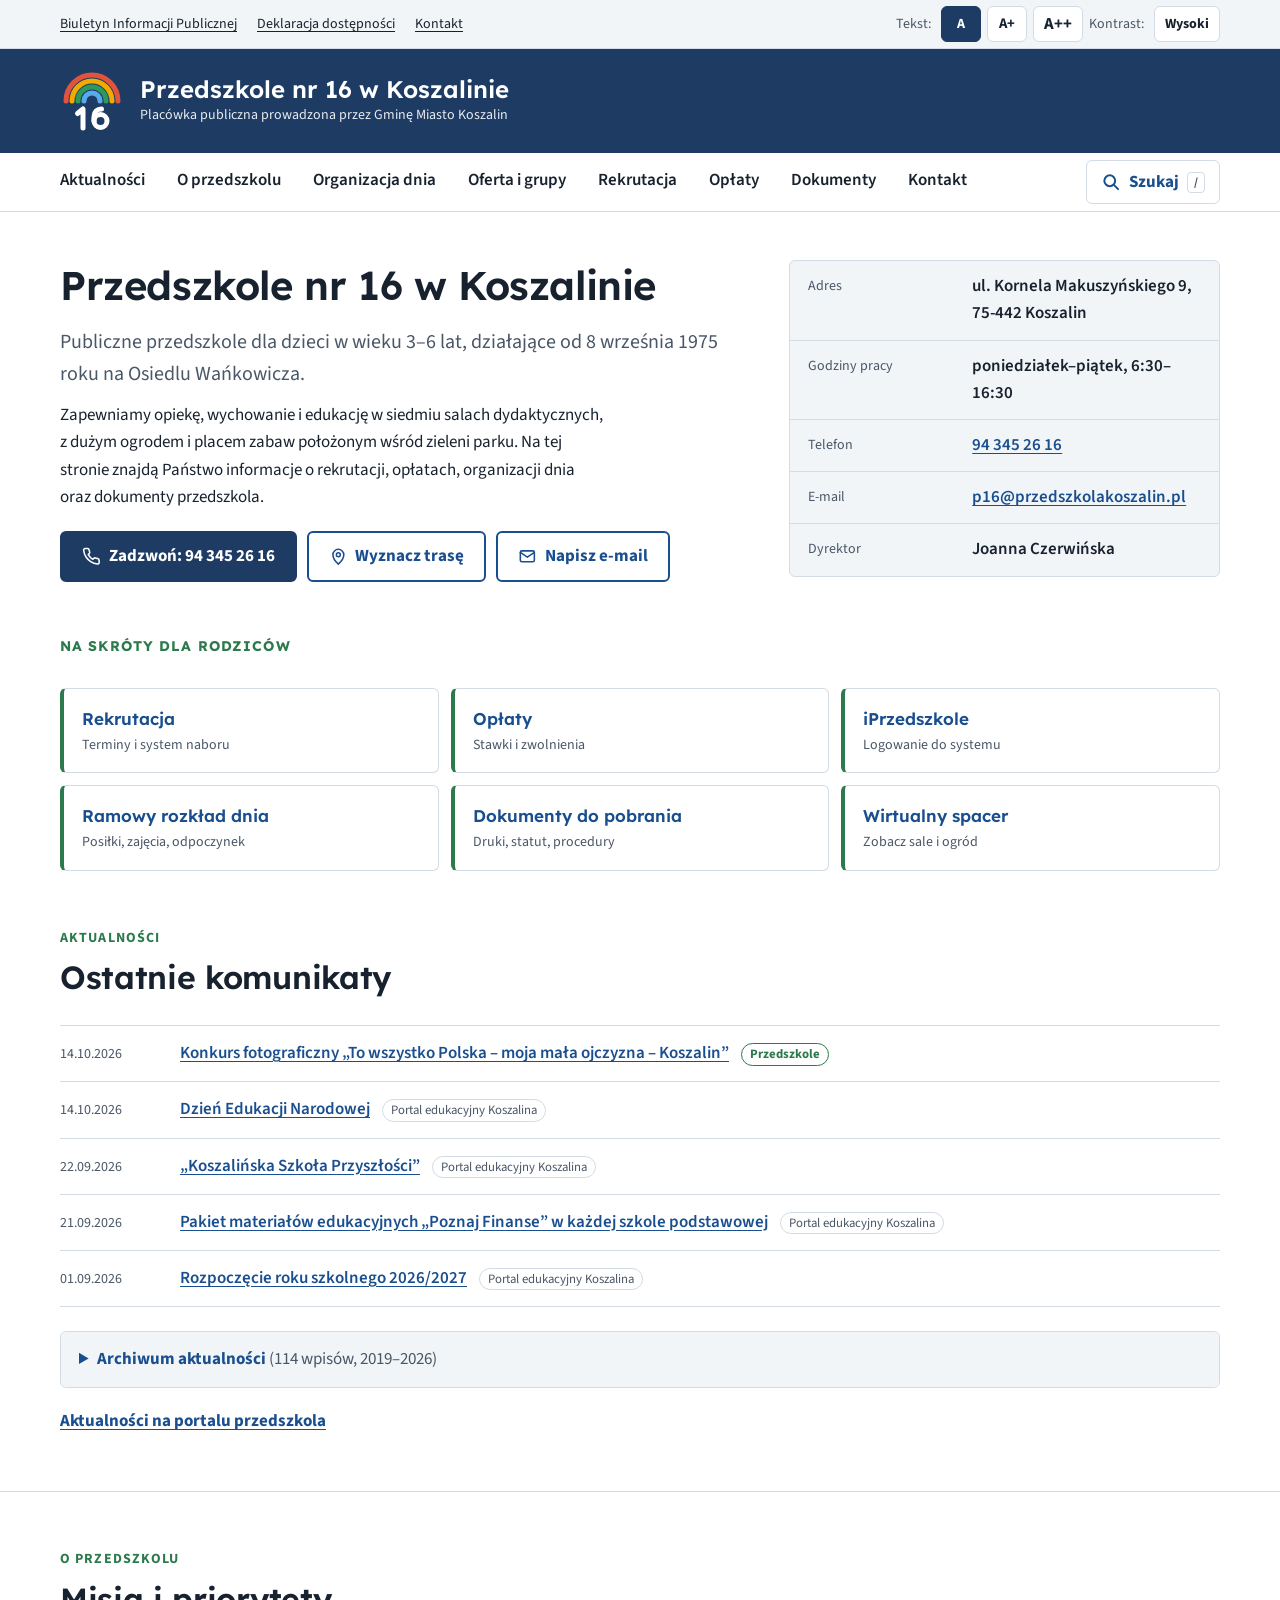
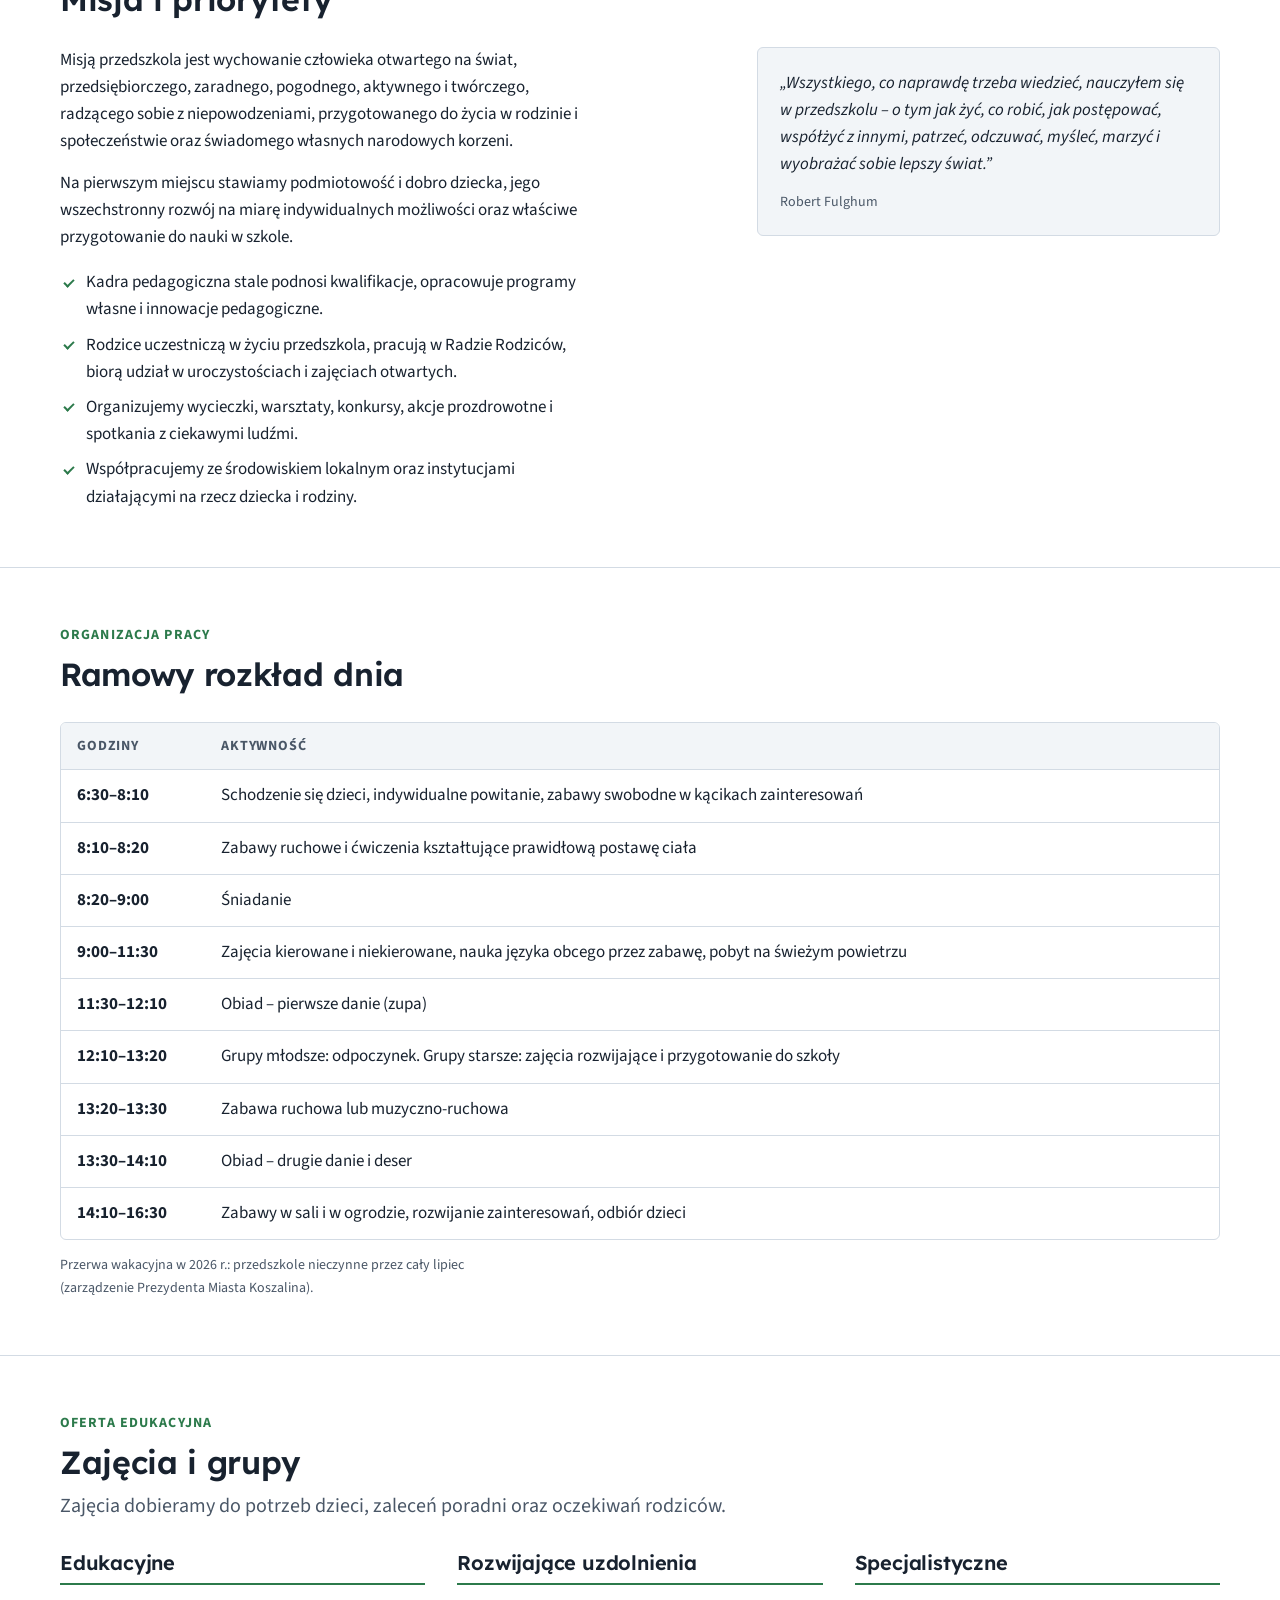
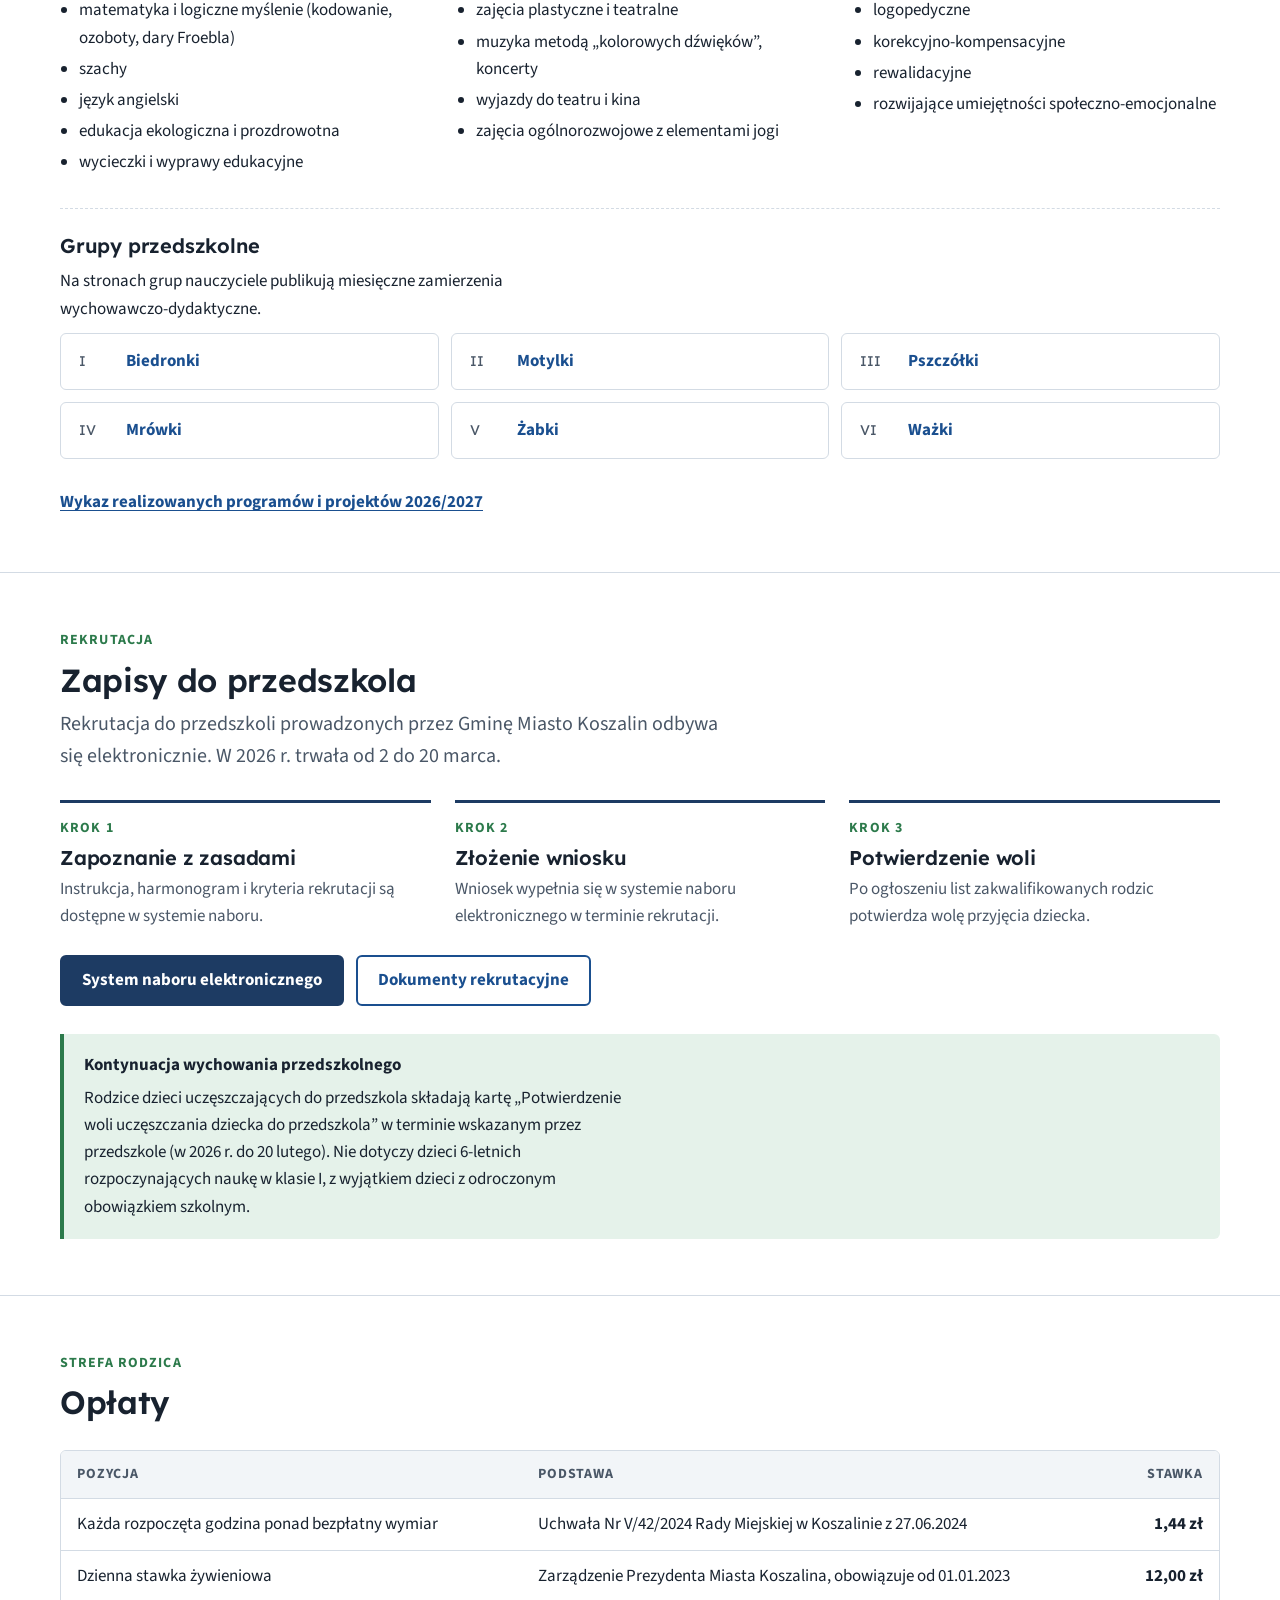
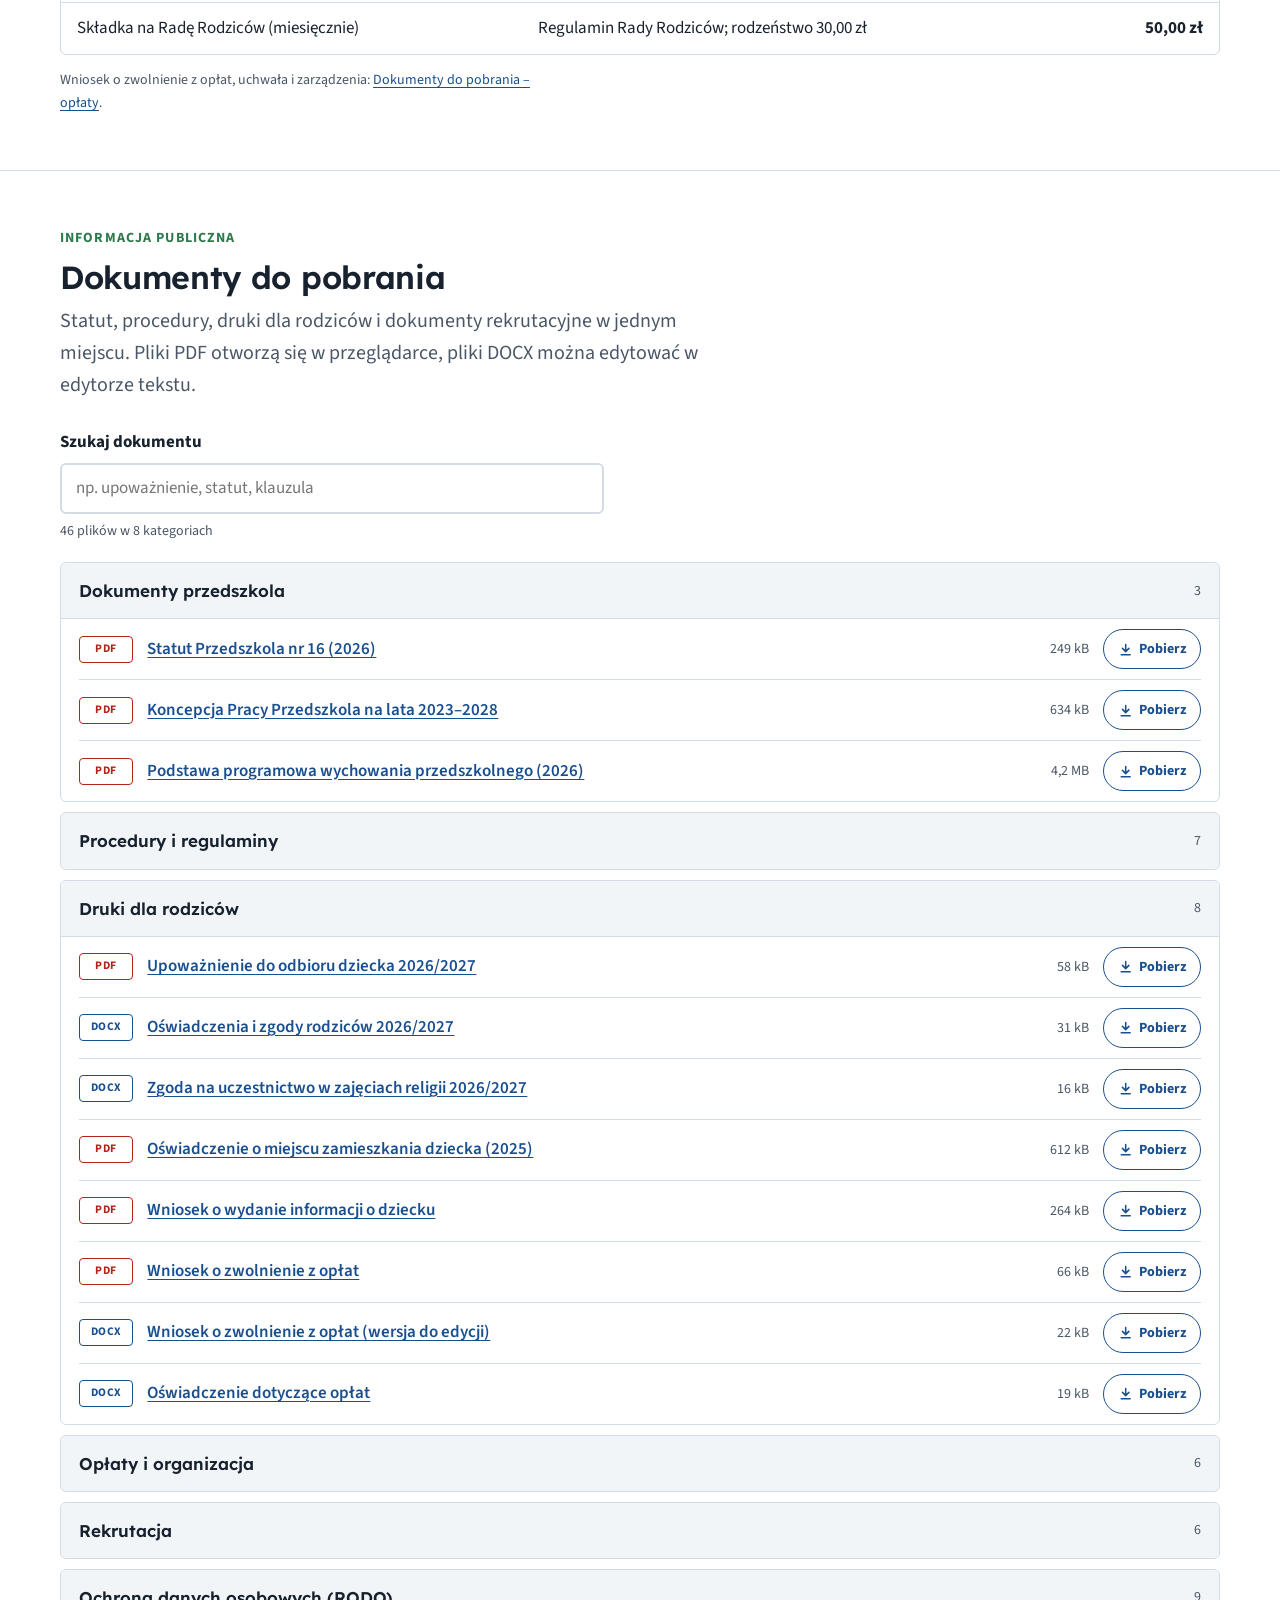
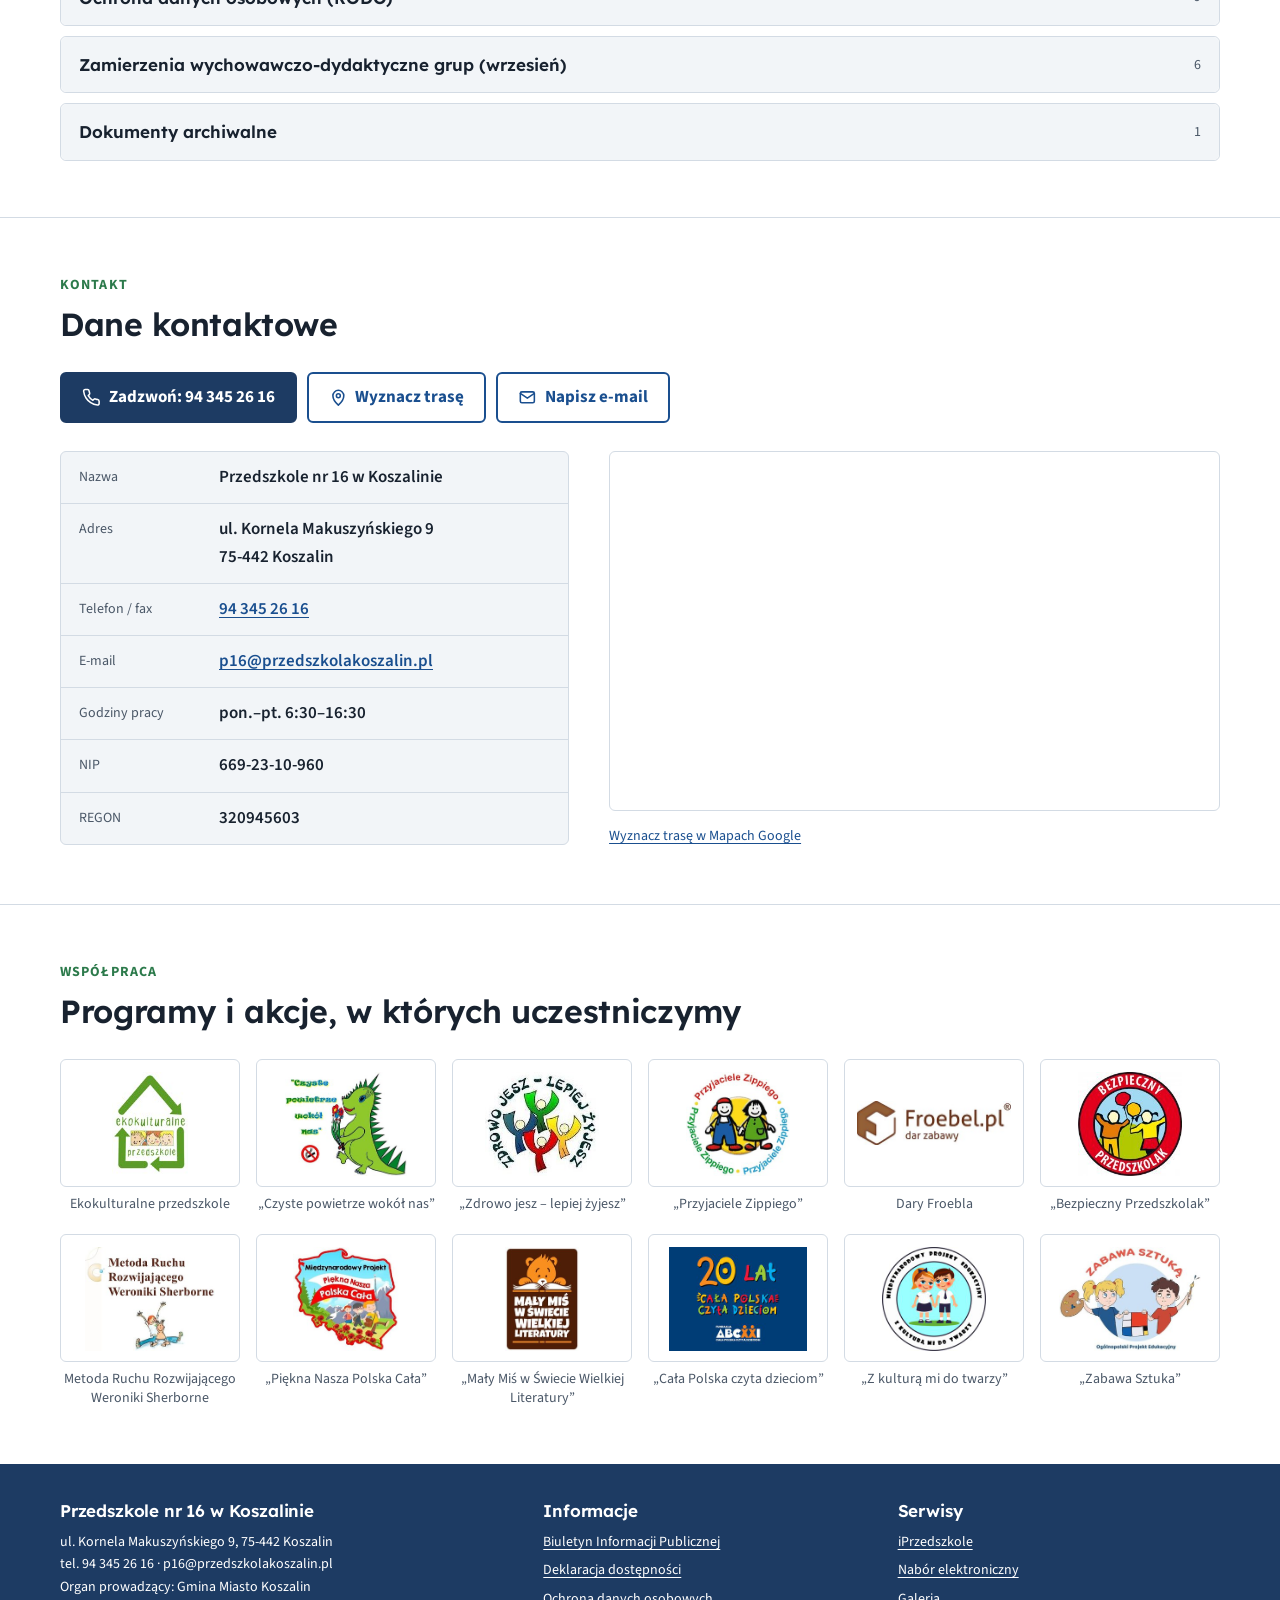
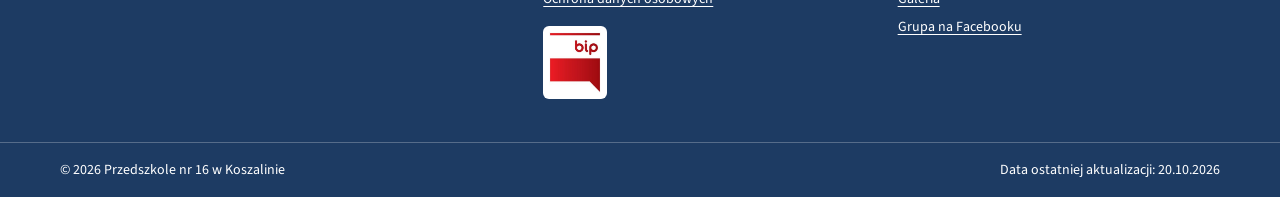
==== commit 9ce159cc: "Add site search (magnifier) to the official site A Search button in the sticky header (or the / and " ====
--- a/oficjalna/index.html
+++ b/oficjalna/index.html
@@ -57,6 +57,7 @@
 :root[data-fs="2"] { font-size: 125%; }
 
 *, *::before, *::after { box-sizing: border-box; }
+[hidden] { display: none !important; }
 html { background: var(--bg); }
 body {
   margin: 0; background: var(--bg); color: var(--ink);
@@ -113,6 +114,52 @@
   display: none; font: inherit; font-weight: 700; color: var(--brand-ink); background: transparent;
   border: 2px solid currentColor; border-radius: var(--r); padding: 8px 14px; cursor: pointer; min-height: 44px;
 }
+
+.sr-only { position: absolute; width: 1px; height: 1px; overflow: hidden; clip: rect(0 0 0 0); white-space: nowrap; }
+/* Wyszukiwarka: przyciski */
+.mast-actions { display: flex; align-items: center; gap: 8px; flex: none; }
+.search-btn { display: inline-flex; align-items: center; gap: 8px; font: inherit; font-weight: 700; cursor: pointer; min-height: 44px; border-radius: var(--r); }
+.search-btn svg { width: 20px; height: 20px; flex: none; }
+.search-btn-mast { display: none; color: var(--brand-ink); background: transparent; border: 2px solid currentColor; padding: 8px 12px; }
+nav.main li.nav-search { margin-left: auto; display: flex; align-items: center; }
+.search-btn-nav { color: var(--link); background: transparent; border: 1.5px solid var(--line); padding: 6px 14px; }
+.search-btn-nav:hover { border-color: var(--link); }
+.search-btn-nav kbd { font: inherit; font-size: 0.75rem; color: var(--muted); border: 1px solid var(--line); border-radius: 4px; padding: 0 6px; }
+
+/* Wyszukiwarka: okno */
+.search-dlg {
+  width: min(720px, calc(100% - 32px)); max-height: min(80vh, 760px); margin: 8vh auto auto; padding: 0;
+  border: 1px solid var(--line); border-radius: 12px; background: var(--bg); color: var(--ink);
+  box-shadow: 0 24px 60px rgba(16, 24, 40, .35); overflow: hidden;
+}
+.search-dlg[open] { display: flex; flex-direction: column; }
+.search-dlg::backdrop { background: rgba(10, 18, 30, .55); }
+.search-head { display: flex; align-items: center; gap: 10px; padding: 14px 16px; border-bottom: 1px solid var(--line); }
+.search-field { position: relative; flex: 1; min-width: 0; }
+.search-field svg { position: absolute; left: 12px; top: 50%; width: 20px; height: 20px; transform: translateY(-50%); color: var(--muted); pointer-events: none; }
+.search-field input {
+  width: 100%; font: inherit; font-size: var(--s1); color: var(--ink); background: var(--surface);
+  border: 2px solid var(--line); border-radius: var(--r); padding: 10px 12px 10px 42px; min-height: 48px;
+}
+.search-field input:focus { border-color: var(--link); outline: none; box-shadow: 0 0 0 3px var(--focus); }
+.search-close { font: inherit; font-weight: 700; color: var(--link); background: transparent; border: 0; padding: 10px 8px; min-height: 44px; cursor: pointer; }
+.search-body { overflow-y: auto; padding: 8px 16px 18px; overscroll-behavior: contain; }
+.search-status { color: var(--muted); font-size: var(--s-1); margin: 8px 0; max-width: none; }
+.search-suggest { display: flex; flex-wrap: wrap; gap: 8px; margin: 4px 0 8px; }
+.search-suggest button { font: inherit; font-size: var(--s-1); font-weight: 600; color: var(--link); background: var(--surface); border: 1px solid var(--line); border-radius: 999px; padding: 6px 14px; min-height: 36px; cursor: pointer; }
+.search-suggest button:hover { border-color: var(--link); }
+.search-results { list-style: none; margin: 0; padding: 0; display: grid; gap: 6px; }
+.search-results button {
+  width: 100%; text-align: left; font: inherit; color: var(--ink); background: var(--bg); cursor: pointer;
+  border: 1px solid var(--line); border-radius: var(--r); padding: 10px 14px; display: grid; gap: 2px;
+}
+.search-results button:hover, .search-results button:focus-visible { border-color: var(--link); background: var(--surface); }
+.sr-crumb { font-size: 0.8rem; font-weight: 700; color: var(--accent); text-transform: uppercase; letter-spacing: .05em; }
+.sr-main { font-weight: 600; color: var(--link); }
+.sr-snip { font-size: var(--s-1); color: var(--muted); }
+.search-results mark { background: var(--focus); color: var(--focus-ink); border-radius: 2px; padding: 0 1px; }
+.search-hit { outline: 3px solid var(--focus) !important; outline-offset: 4px; border-radius: 4px; transition: outline-color .4s; }
+:root[data-contrast="high"] .search-dlg { border: 2px solid var(--ink); }
 
 nav.main { border-bottom: 1px solid var(--line); background: var(--bg); position: sticky; top: env(safe-area-inset-top, 0px); z-index: 30; }
 nav.main.stuck { box-shadow: 0 6px 16px rgba(16, 24, 40, .08); }
@@ -295,6 +342,9 @@
 }
 @media (max-width: 720px) {
   .menu-btn { display: inline-block; }
+  .search-btn-mast { display: inline-flex; }
+  .search-btn-mast span { position: absolute; width: 1px; height: 1px; overflow: hidden; clip: rect(0 0 0 0); white-space: nowrap; }
+  .search-dlg { width: 100%; max-width: none; height: 100%; max-height: none; margin: 0; border: 0; border-radius: 0; padding-top: env(safe-area-inset-top, 0px); padding-bottom: env(safe-area-inset-bottom, 0px); }
   .masthead { position: sticky; top: env(safe-area-inset-top, 0px); z-index: 30; }
   .masthead .wrap { padding-block: 10px; }
   .inst-name small { display: none; }
@@ -364,7 +414,10 @@
         <small>Placówka publiczna prowadzona przez Gminę Miasto Koszalin</small>
       </span>
     </a>
-    <button class="menu-btn" type="button" id="menu-btn" aria-expanded="false" aria-controls="menu">Menu</button>
+    <div class="mast-actions">
+      <button class="search-btn search-btn-mast" type="button" data-open-search aria-haspopup="dialog"><svg viewBox="0 0 24 24" aria-hidden="true" focusable="false" fill="none" stroke="currentColor" stroke-width="2.4" stroke-linecap="round"><circle cx="10.5" cy="10.5" r="6.5"/><path d="m15.5 15.5 5 5"/></svg><span>Szukaj</span></button>
+      <button class="menu-btn" type="button" id="menu-btn" aria-expanded="false" aria-controls="menu">Menu</button>
+    </div>
   </div>
 </header>
 
@@ -379,13 +432,14 @@
       <li><a href="#oplaty">Opłaty</a></li>
       <li><a href="#dokumenty">Dokumenty</a></li>
       <li><a href="#kontakt">Kontakt</a></li>
+      <li class="nav-search"><button class="search-btn search-btn-nav" type="button" data-open-search aria-haspopup="dialog" aria-keyshortcuts="/"><svg viewBox="0 0 24 24" aria-hidden="true" focusable="false" fill="none" stroke="currentColor" stroke-width="2.4" stroke-linecap="round"><circle cx="10.5" cy="10.5" r="6.5"/><path d="m15.5 15.5 5 5"/></svg>Szukaj <kbd>/</kbd></button></li>
     </ul>
   </div>
 </nav>
 
 <main id="tresc" tabindex="-1">
   <div class="wrap">
-    <div class="intro">
+    <div class="intro" data-keywords="godziny otwarcia telefon adres dyrektor kontakt" data-section="Strona główna">
       <div>
         <h1>Przedszkole nr 16 w Koszalinie</h1>
         <p class="lede">Publiczne przedszkole dla dzieci w wieku 3–6 lat, działające od 8 września 1975 roku na Osiedlu Wańkowicza.</p>
@@ -412,7 +466,7 @@
     </ul>
   </div>
 
-  <section id="aktualnosci" aria-labelledby="h-aktualnosci">
+  <section id="aktualnosci" data-keywords="news komunikat ogłoszenie informacja wydarzenie konkurs" aria-labelledby="h-aktualnosci">
     <div class="wrap">
       <div class="sec-head">
         <p class="kicker">Aktualności</p>
@@ -567,7 +621,7 @@
     </div>
   </section>
 
-  <section id="o-przedszkolu" aria-labelledby="h-o">
+  <section id="o-przedszkolu" data-keywords="misja wartości kadra nauczyciele rodzice historia" aria-labelledby="h-o">
     <div class="wrap">
       <div class="sec-head">
         <p class="kicker">O przedszkolu</p>
@@ -592,7 +646,7 @@
     </div>
   </section>
 
-  <section id="organizacja" aria-labelledby="h-org">
+  <section id="organizacja" data-keywords="plan dnia rozkład godziny posiłki jedzenie śniadanie obiad zupa deser drugie danie odpoczynek leżakowanie wakacje lipiec przerwa" aria-labelledby="h-org">
     <div class="wrap">
       <div class="sec-head">
         <p class="kicker">Organizacja pracy</p>
@@ -618,7 +672,7 @@
     </div>
   </section>
 
-  <section id="oferta" aria-labelledby="h-oferta">
+  <section id="oferta" data-keywords="zajęcia dodatkowe angielski logopeda logopedia religia rytmika grupy biedronki motylki pszczółki mrówki żabki ważki programy" aria-labelledby="h-oferta">
     <div class="wrap">
       <div class="sec-head">
         <p class="kicker">Oferta edukacyjna</p>
@@ -672,7 +726,7 @@
     </div>
   </section>
 
-  <section id="rekrutacja" aria-labelledby="h-rek">
+  <section id="rekrutacja" data-keywords="zapisy zapis nabór przyjęcie wniosek kontynuacja deklaracja termin" aria-labelledby="h-rek">
     <div class="wrap">
       <div class="sec-head">
         <p class="kicker">Rekrutacja</p>
@@ -695,7 +749,7 @@
     </div>
   </section>
 
-  <section id="oplaty" aria-labelledby="h-opl">
+  <section id="oplaty" data-keywords="cena koszt koszty płatność płatności ile kosztuje czesne pieniądze stawka wyżywienie jedzenie" aria-labelledby="h-opl">
     <div class="wrap">
       <div class="sec-head">
         <p class="kicker">Strefa rodzica</p>
@@ -715,7 +769,7 @@
     </div>
   </section>
 
-  <section id="dokumenty" aria-labelledby="h-dok">
+  <section id="dokumenty" data-keywords="pliki druki formularze pdf docx do pobrania wzór" aria-labelledby="h-dok">
     <div class="wrap">
       <div class="sec-head">
         <p class="kicker">Informacja publiczna</p>
@@ -819,7 +873,7 @@
     </div>
   </section>
 
-  <section id="kontakt" aria-labelledby="h-kontakt">
+  <section id="kontakt" data-keywords="telefon numer adres mail email e-mail dojazd mapa dyrektor sekretariat" aria-labelledby="h-kontakt">
     <div class="wrap">
       <div class="sec-head">
         <p class="kicker">Kontakt</p>
@@ -843,7 +897,7 @@
     </div>
   </section>
 
-  <section id="programy" aria-labelledby="h-prog">
+  <section id="programy" data-keywords="projekty akcje partnerzy logo" aria-labelledby="h-prog">
     <div class="wrap">
       <div class="sec-head">
         <p class="kicker">Współpraca</p>
@@ -902,6 +956,24 @@
 </footer>
 
 <a class="to-top" href="#top" id="to-top" hidden aria-label="Wróć na górę strony"><svg viewBox="0 0 24 24" aria-hidden="true" fill="none" stroke="currentColor" stroke-width="2.5" stroke-linecap="round" stroke-linejoin="round"><path d="m6 15 6-6 6 6"/></svg></a>
+
+<dialog class="search-dlg" id="search-dlg" aria-labelledby="search-label">
+  <div class="search-head">
+    <div class="search-field">
+      <svg viewBox="0 0 24 24" aria-hidden="true" focusable="false" fill="none" stroke="currentColor" stroke-width="2.4" stroke-linecap="round"><circle cx="10.5" cy="10.5" r="6.5"/><path d="m15.5 15.5 5 5"/></svg>
+      <label class="sr-only" for="search-input" id="search-label">Szukaj na stronie</label>
+      <input type="search" id="search-input" placeholder="Czego szukasz? np. opłaty, upoważnienie, obiad" autocomplete="off" enterkeyhint="search" aria-controls="search-results" aria-describedby="search-status">
+    </div>
+    <button type="button" class="search-close" id="search-close">Zamknij</button>
+  </div>
+  <div class="search-body">
+    <p class="search-status" id="search-status" aria-live="polite">Wpisz słowo, a wyniki pojawią się od razu.</p>
+    <div class="search-suggest" id="search-suggest" aria-label="Najczęściej szukane">
+      <button type="button">Rekrutacja</button><button type="button">Opłaty</button><button type="button">Upoważnienie do odbioru</button><button type="button">Godziny pracy</button><button type="button">Obiad</button><button type="button">Przerwa wakacyjna</button><button type="button">Statut</button><button type="button">Telefon</button>
+    </div>
+    <ul class="search-results" id="search-results"></ul>
+  </div>
+</dialog>
 
 <script>
 (function () {
@@ -1000,6 +1072,137 @@
   });
   openFromHash();
 
+  // Wyszukiwarka (lupa)
+  var dlg = document.getElementById('search-dlg');
+  var sInput = document.getElementById('search-input');
+  var sResults = document.getElementById('search-results');
+  var sStatus = document.getElementById('search-status');
+  var sSuggest = document.getElementById('search-suggest');
+  var sDefault = sStatus.textContent;
+  var index = null;
+  function clean(s) { return s.replace(/\s+/g, ' ').trim().normalize('NFC'); }
+  function textOf(el) {
+    var parts = [], w = document.createTreeWalker(el, NodeFilter.SHOW_TEXT, null);
+    while (w.nextNode()) { if (!w.currentNode.parentElement.closest('svg, .dl')) parts.push(w.currentNode.nodeValue); }
+    return clean(parts.join(' ')).replace(/ ([,.:;)])/g, '$1');
+  }
+  function esc(s) { return s.replace(/[&<>"]/g, function (c) { return { '&': '&amp;', '<': '&lt;', '>': '&gt;', '"': '&quot;' }[c]; }); }
+  function buildIndex() {
+    var units = [];
+    var sel = 'h1, h2, h3, main p, .ticks li, .offer li, .news li, .files li, .groups li, .partners li, .quick li, tbody tr, .facts > div, blockquote';
+    document.querySelectorAll('main ' + sel.split(', ').join(', main ')).forEach(function (el) {
+      if (el.closest('.search-dlg') || el.matches('.kicker, .doc-count, .doc-empty, .search-status') || el.closest('.quick-actions')) return;
+      if (el.matches('p') && el.closest('li, .facts')) return;
+      var text = textOf(el); if (text.length < 2) return;
+      var sec = el.closest('section, .intro');
+      var crumb = sec ? (sec.getAttribute('data-section') || clean((sec.querySelector('h2') || {}).textContent || '')) : (el.closest('.quick') ? 'Na skróty' : '');
+      var group = el.closest('details');
+      var sub = group ? clean(group.querySelector('summary').childNodes[0].textContent || group.querySelector('summary').textContent) : '';
+      if (!sub) { var box = el.closest('.offer > div, .programs'); var h = box && box.querySelector('h3'); if (h && h !== el) sub = clean(h.textContent); }
+      var title = '', note = null;
+      var link = el.matches('li, tr') && el.querySelector('a');
+      if (el.matches('h1, h2, h3')) title = text;
+      else if (el.matches('.files li')) { title = textOf(el.querySelector('.ft')); note = textOf(el.querySelector('.fmt')) + ', ' + textOf(el.querySelector('.sz')); }
+      else if (el.matches('.news li')) { title = textOf(el.querySelector('a')); note = textOf(el.querySelector('time')) + ' · ' + textOf(el.querySelector('.src')); }
+      else if (link) title = textOf(link.querySelector('strong') || link);
+      else if (el.matches('.facts > div')) { title = textOf(el.querySelector('dt')) + ': ' + textOf(el.querySelector('dd')); note = ''; }
+      else if (el.matches('tr')) { title = textOf(el.cells[0]); note = Array.prototype.slice.call(el.cells, 1).map(textOf).join(' · '); }
+      units.push({ el: el, note: note, text: text, n: norm(text), title: title, crumb: crumb + (sub && sub !== crumb ? ' › ' + sub : ''), kw: sec ? norm(sec.getAttribute('data-keywords') || '') : '', heading: el.matches('h1, h2, h3') });
+    });
+    return units;
+  }
+  function terms(q) {
+    return norm(q).split(/[^a-z0-9]+/).filter(function (w) { return w.length > 1; }).map(function (w) {
+      // proste ucinanie końcówek, by „opłata” znalazło „opłaty”, a „zapis” – „zapisy”
+      return w.length >= 7 ? w.slice(0, w.length - 2) : (w.length === 6 ? w.slice(0, 5) : w);
+    });
+  }
+  function highlight(s, ts) {
+    var n = norm(s), marks = [];
+    ts.forEach(function (t) { var i = n.indexOf(t); while (i !== -1) { marks.push([i, i + t.length]); i = n.indexOf(t, i + t.length); } });
+    marks.sort(function (a, b) { return a[0] - b[0]; });
+    var out = '', pos = 0;
+    marks.forEach(function (m) { if (m[0] < pos) return; out += esc(s.slice(pos, m[0])) + '<mark>' + esc(s.slice(m[0], m[1])) + '</mark>'; pos = m[1]; });
+    return out + esc(s.slice(pos));
+  }
+  function snippet(u, ts) {
+    var first = -1;
+    ts.forEach(function (t) { var i = u.n.indexOf(t); if (i !== -1 && (first === -1 || i < first)) first = i; });
+    var s = u.text;
+    if (first > 60) { var start = s.lastIndexOf(' ', first - 40); s = '… ' + s.slice(start + 1); }
+    if (s.length > 170) s = s.slice(0, s.lastIndexOf(' ', 165)) + ' …';
+    return s;
+  }
+  function search(q) {
+    if (!index) index = buildIndex();
+    var ts = terms(q); sResults.innerHTML = '';
+    sSuggest.hidden = ts.length > 0;
+    if (!ts.length) { sStatus.textContent = sDefault; return; }
+    var hits = [];
+    index.forEach(function (u) {
+      var score = 0, ok = true;
+      ts.forEach(function (t) {
+        var i = u.n.indexOf(t);
+        if (i !== -1) { score += 10 + (i === 0 || /[^a-z0-9]/.test(u.n.charAt(i - 1)) ? 5 : 0) + (u.title && norm(u.title).indexOf(t) !== -1 ? 6 : 0); }
+        else if (u.kw.indexOf(t) !== -1) score += 2;
+        else ok = false;
+      });
+      if (!ok) return;
+      if (u.heading) score += 4;
+      hits.push({ u: u, s: score });
+    });
+    hits.sort(function (a, b) { return b.s - a.s; });
+    var seen = [];
+    hits = hits.filter(function (h) { if (seen.indexOf(h.u.el) !== -1) return false; seen.push(h.u.el); return true; }).slice(0, 40);
+    sStatus.textContent = hits.length ? 'Wyniki: ' + hits.length + (hits.length === 40 ? ' (pokazano najtrafniejsze)' : '') : 'Brak wyników dla „' + q.trim() + '”. Spróbuj krótszego słowa albo zadzwoń: 94 345 26 16.';
+    hits.forEach(function (h, i) {
+      var u = h.u, li = document.createElement('li'), b = document.createElement('button');
+      b.type = 'button';
+      var main = u.title || snippet(u, ts);
+      var snip = u.note !== null ? u.note : (u.title && u.title !== u.text ? snippet(u, ts) : '');
+      b.innerHTML = (u.crumb ? '<span class="sr-crumb">' + esc(u.crumb) + '</span>' : '') + '<span class="sr-main">' + highlight(main, ts) + '</span>' + (snip && snip !== main ? '<span class="sr-snip">' + highlight(snip, ts) + '</span>' : '');
+      b.addEventListener('click', function () { goTo(u.el); });
+      li.appendChild(b); sResults.appendChild(li);
+    });
+  }
+  function goTo(el) {
+    var d = el.closest('details'); while (d) { d.open = true; d = d.parentElement.closest('details'); }
+    if (el.closest('.doc-group') && (el.hidden || el.closest('.doc-group').hidden)) { filter.value = ''; filter.dispatchEvent(new Event('input')); }
+    dlg.close();
+    if (!el.hasAttribute('tabindex')) el.setAttribute('tabindex', '-1');
+    el.scrollIntoView({ block: 'center', behavior: 'instant' });
+    el.focus({ preventScroll: true });
+    el.classList.add('search-hit');
+    setTimeout(function () { el.classList.remove('search-hit'); }, 2600);
+  }
+  var lastOpener = null;
+  function openSearch(from) {
+    lastOpener = from || document.activeElement; closeMenu();
+    if (!dlg.open) dlg.showModal();
+    sInput.focus(); sInput.select();
+  }
+  document.querySelectorAll('[data-open-search]').forEach(function (b) { b.addEventListener('click', function () { openSearch(b); }); });
+  document.getElementById('search-close').addEventListener('click', function () { dlg.close(); });
+  dlg.addEventListener('click', function (e) { if (e.target === dlg) dlg.close(); });
+  dlg.addEventListener('close', function () { if (lastOpener && !document.activeElement.classList.contains('search-hit')) lastOpener.focus(); });
+  sInput.addEventListener('input', function () { search(sInput.value); });
+  sInput.addEventListener('keydown', function (e) {
+    var first = sResults.querySelector('button');
+    if (e.key === 'Enter' && first) { e.preventDefault(); first.click(); }
+    if (e.key === 'ArrowDown' && first) { e.preventDefault(); first.focus(); }
+    if (e.key === 'Escape') { e.preventDefault(); dlg.close(); }
+  });
+  sResults.addEventListener('keydown', function (e) {
+    var bs = Array.prototype.slice.call(sResults.querySelectorAll('button')), i = bs.indexOf(document.activeElement);
+    if (e.key === 'ArrowDown' && i < bs.length - 1) { e.preventDefault(); bs[i + 1].focus(); }
+    if (e.key === 'ArrowUp') { e.preventDefault(); (i > 0 ? bs[i - 1] : sInput).focus(); }
+  });
+  sSuggest.querySelectorAll('button').forEach(function (b) { b.addEventListener('click', function () { sInput.value = b.textContent; search(sInput.value); sInput.focus(); }); });
+  document.addEventListener('keydown', function (e) {
+    var typing = /^(INPUT|TEXTAREA|SELECT)$/.test(e.target.tagName) || e.target.isContentEditable;
+    if ((e.key === '/' && !typing) || ((e.ctrlKey || e.metaKey) && e.key.toLowerCase() === 'k')) { e.preventDefault(); openSearch(); }
+  });
+
   var rok = document.getElementById('rok');
   if (rok) rok.textContent = new Date().getFullYear();
 })();
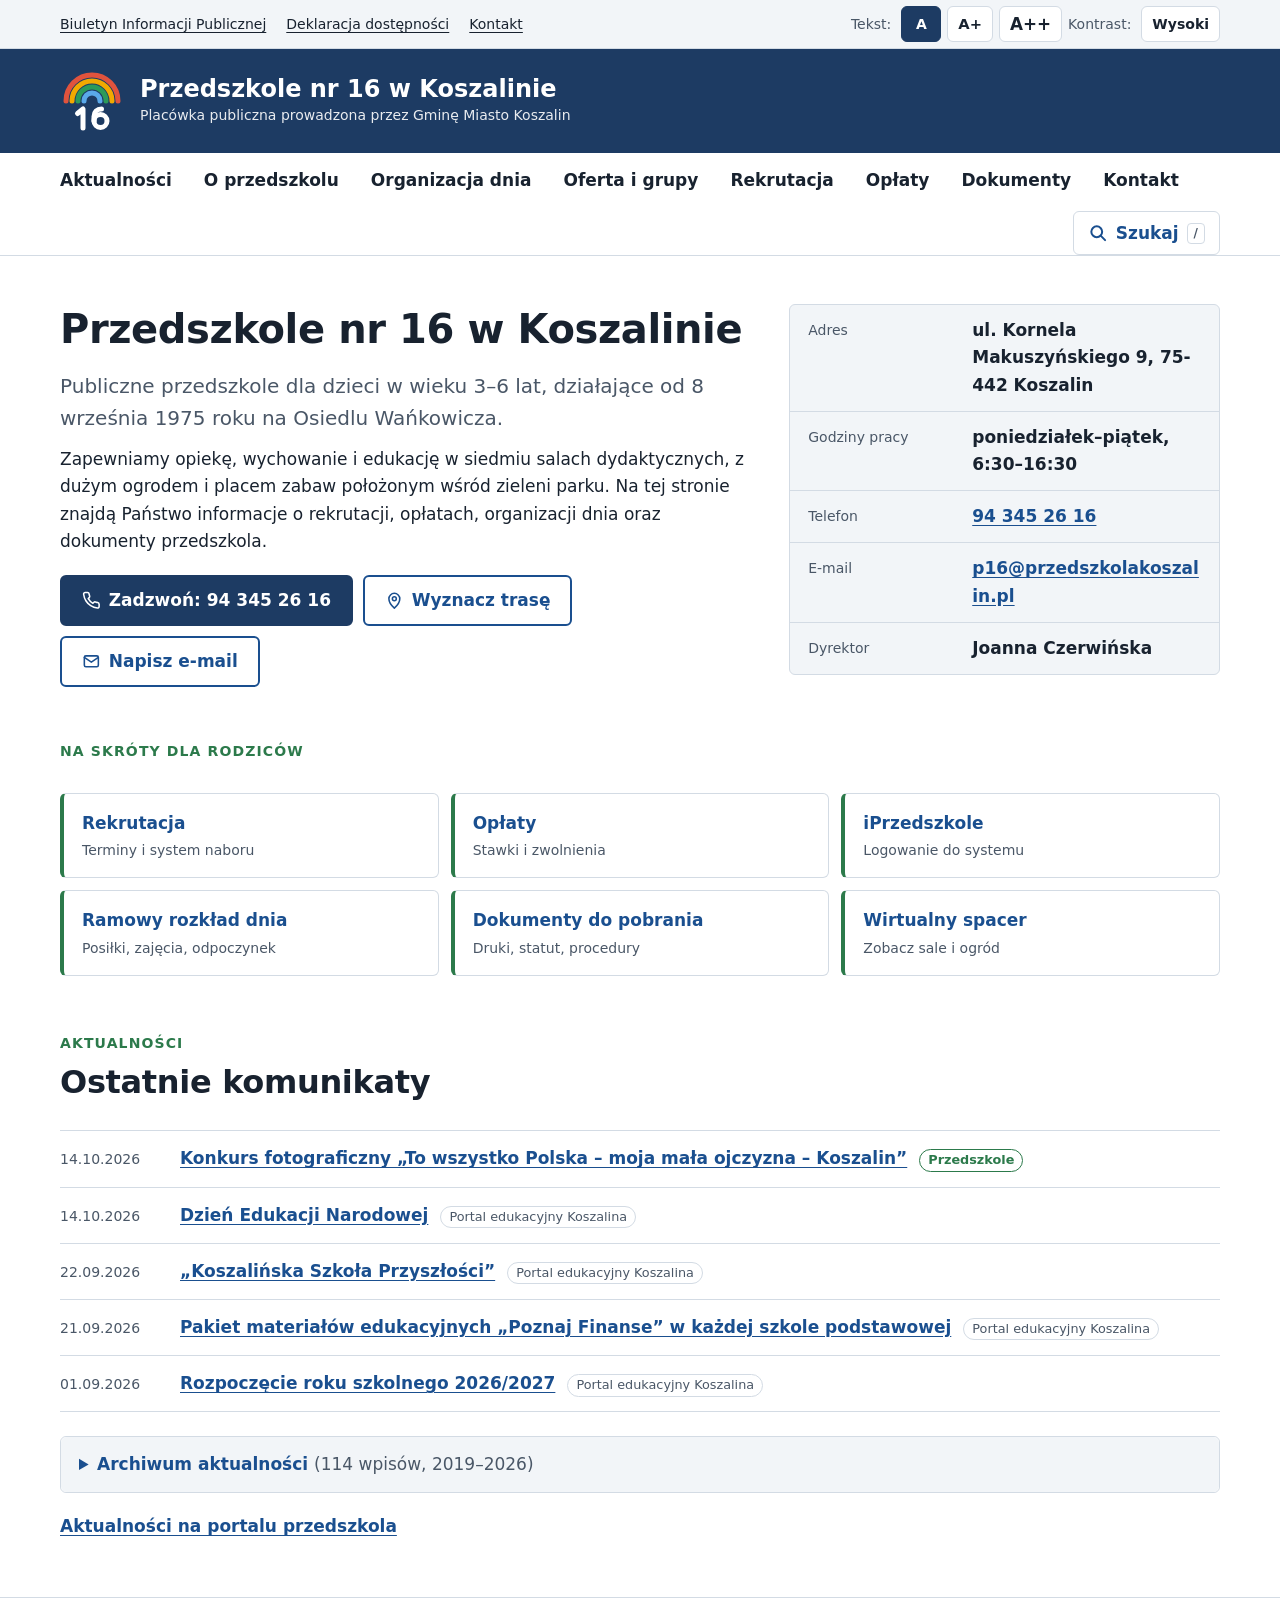
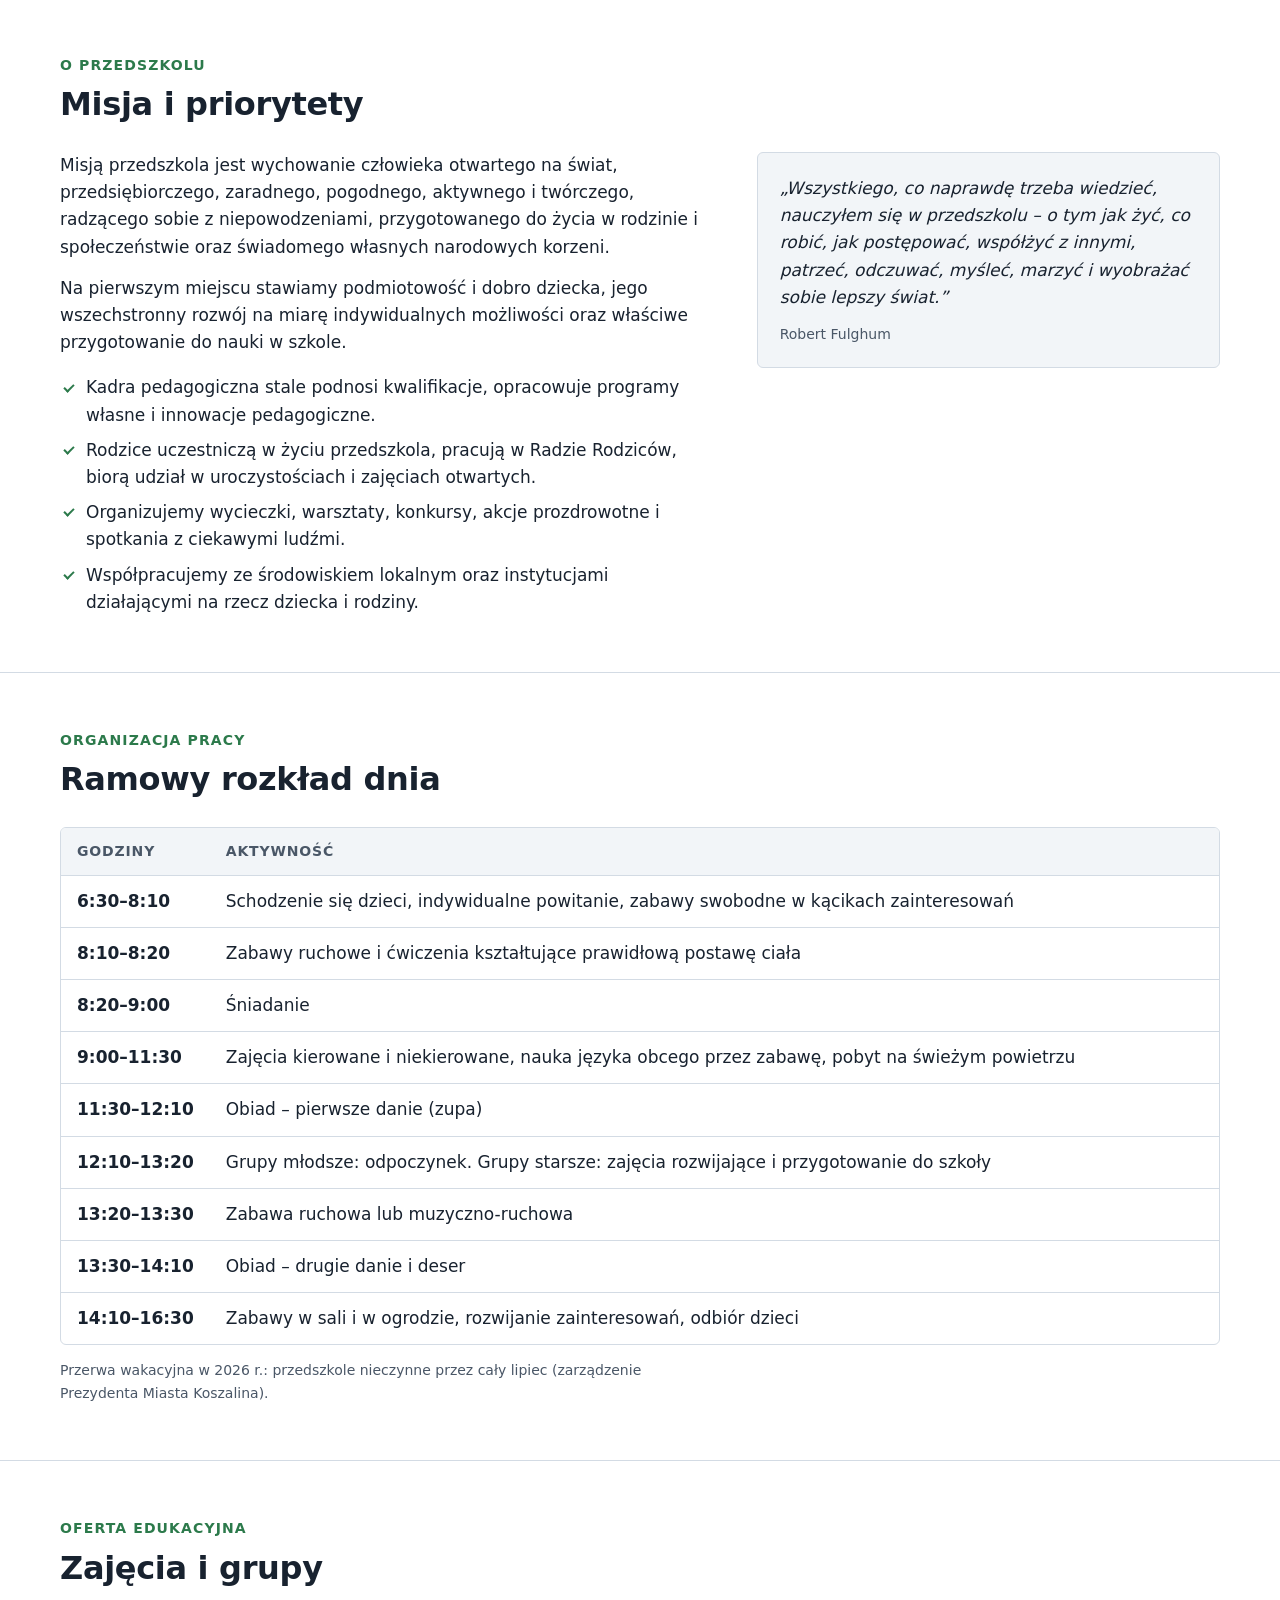
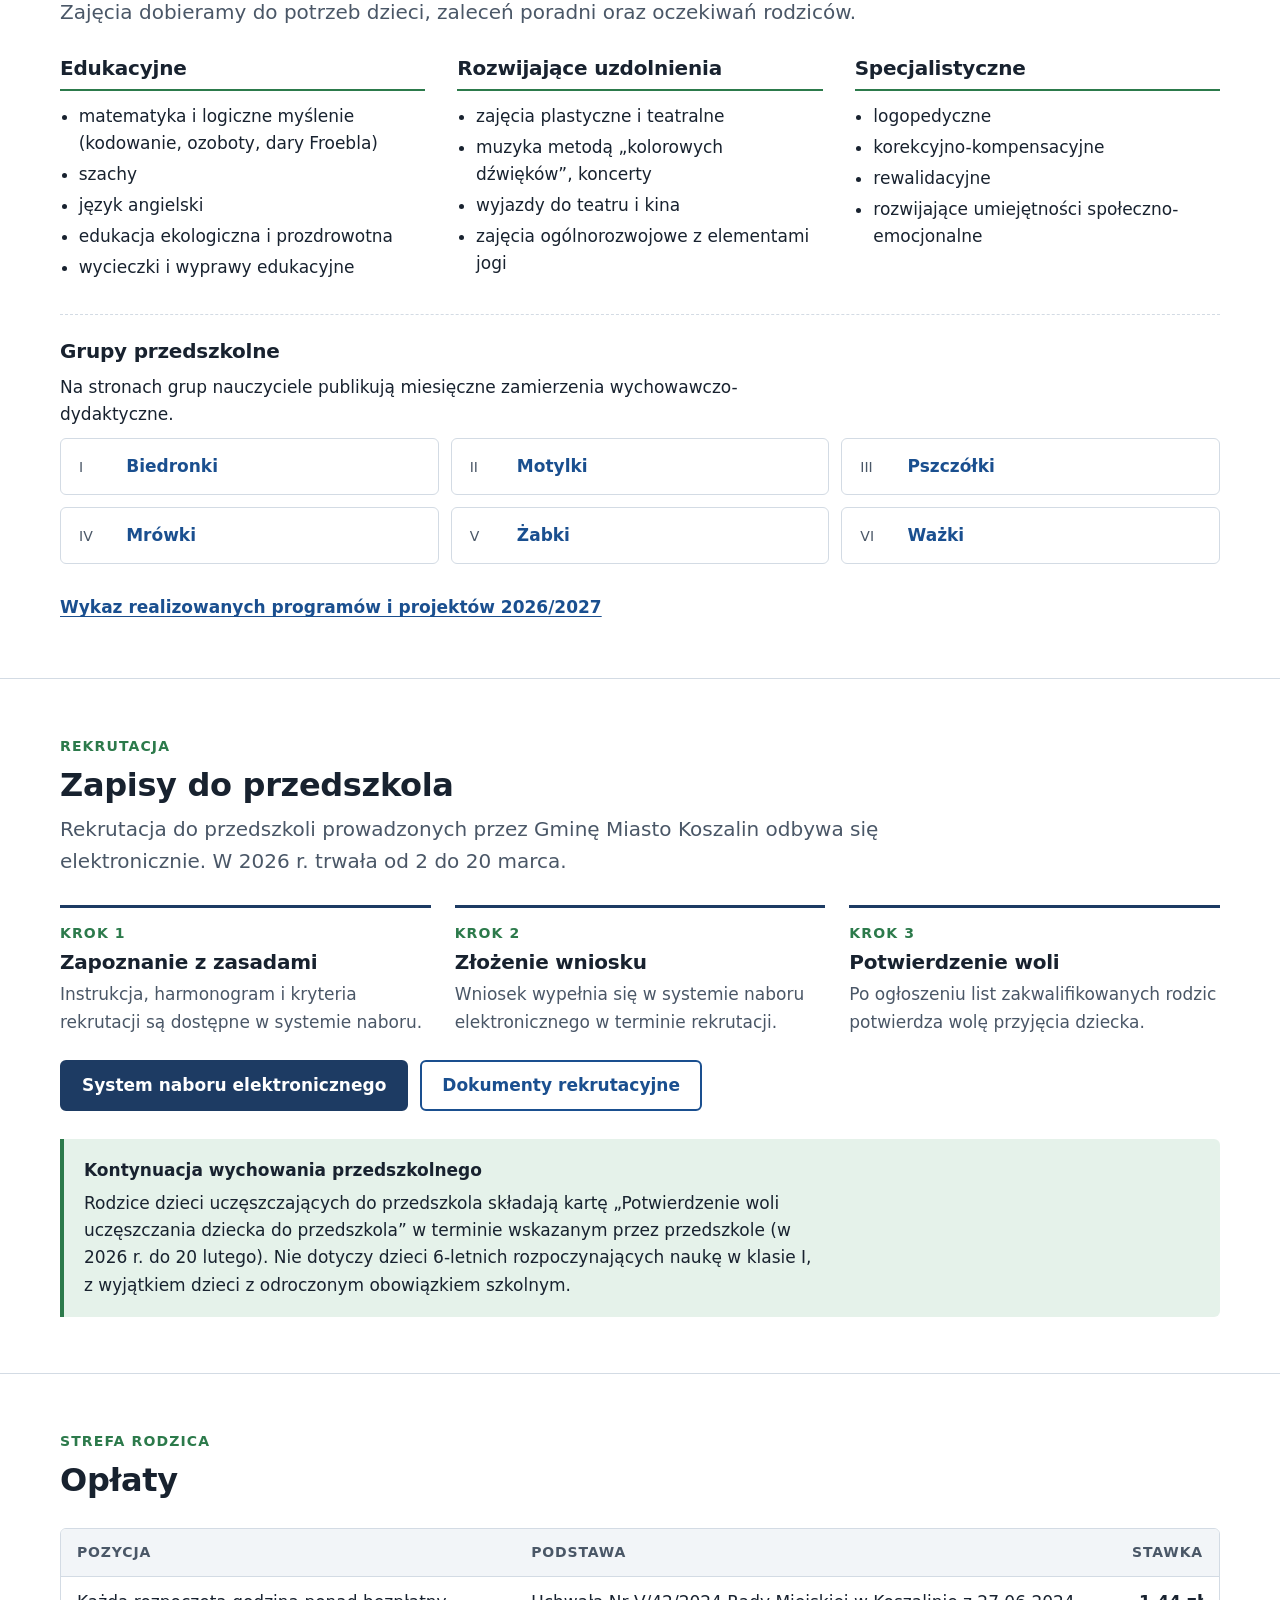
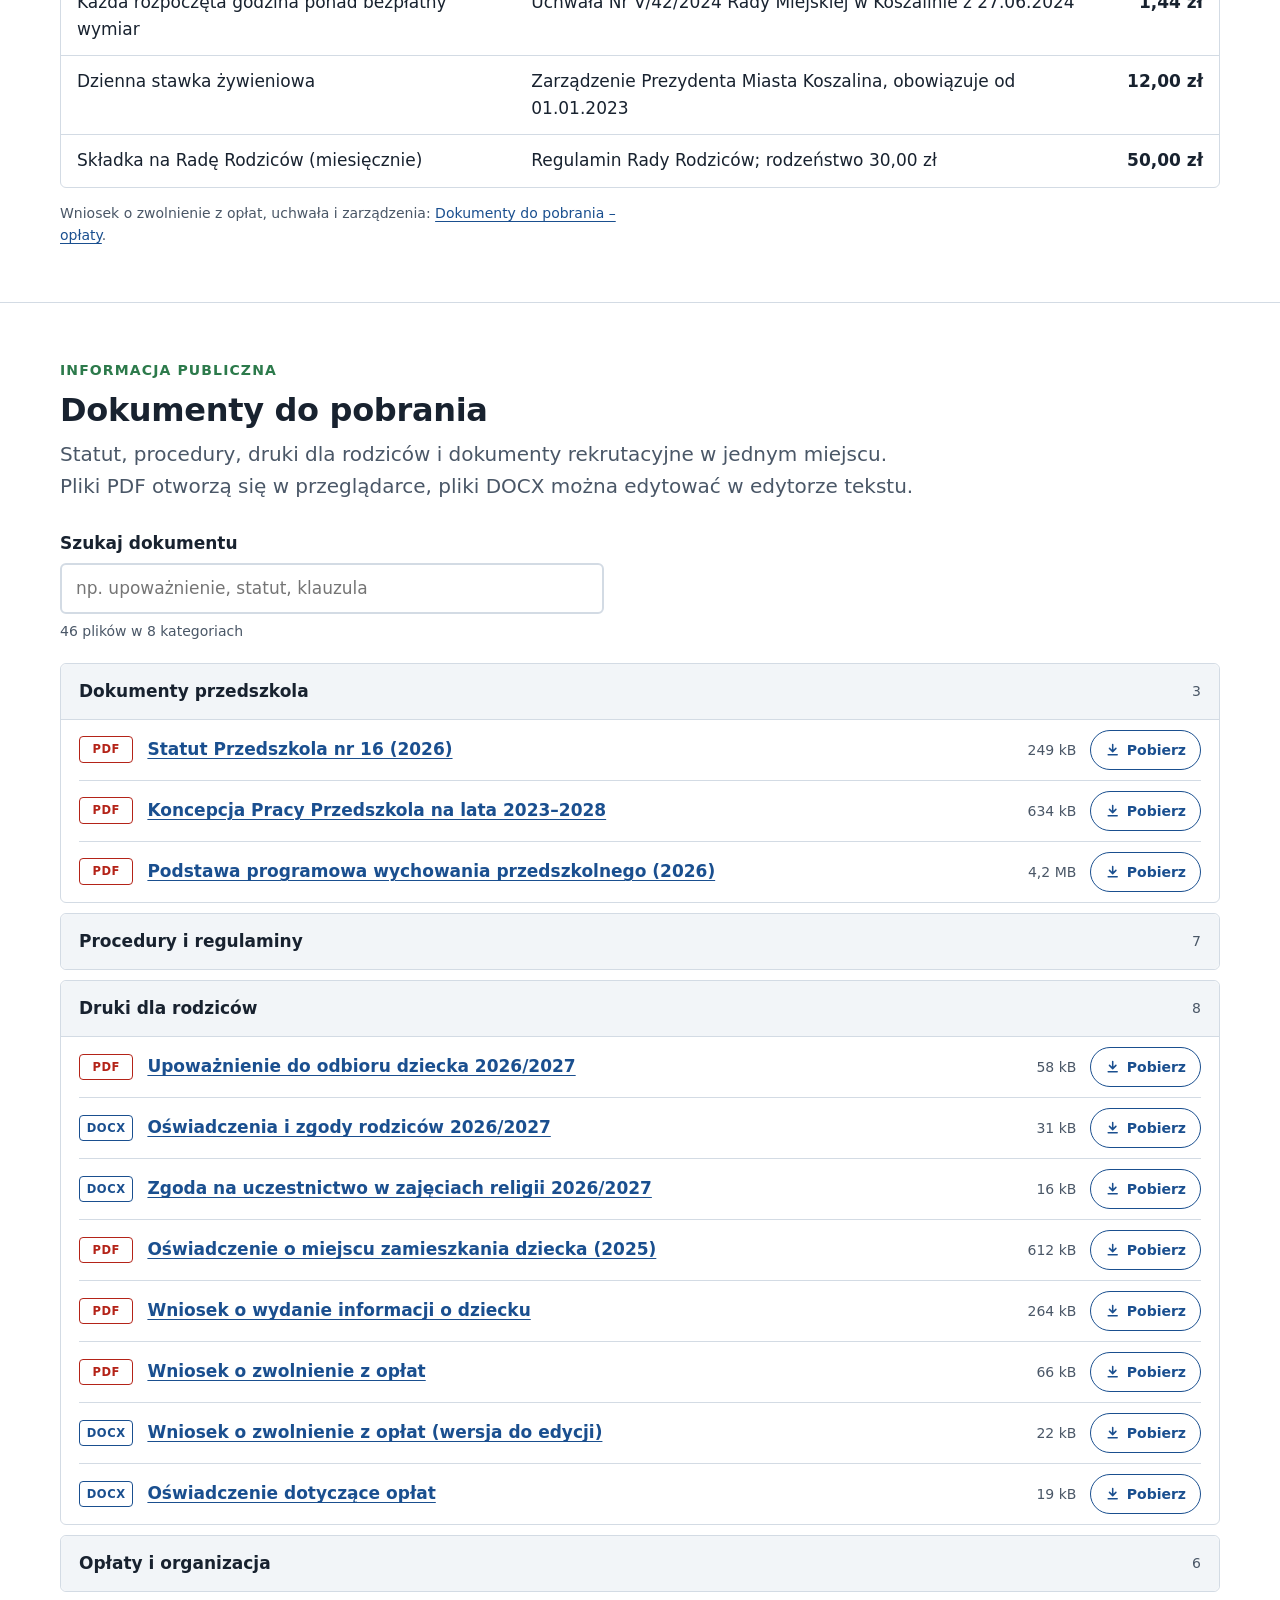
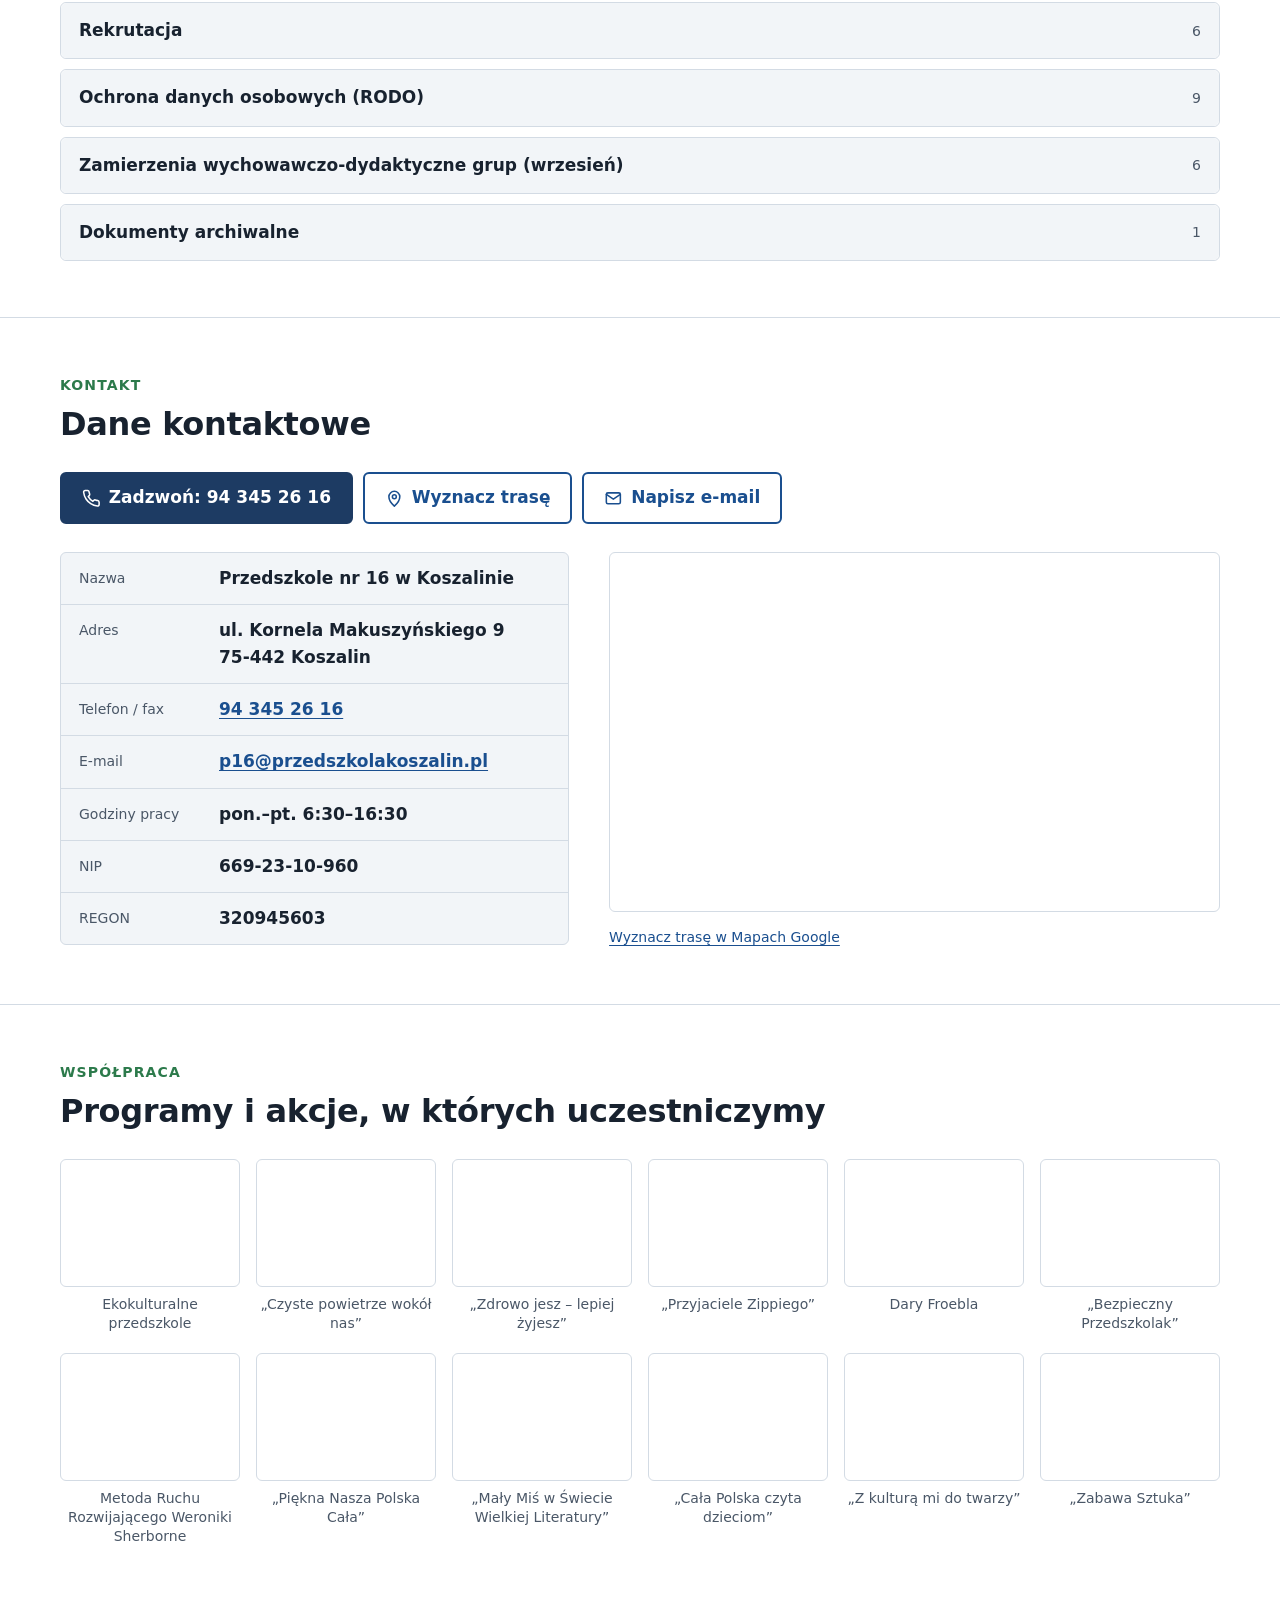
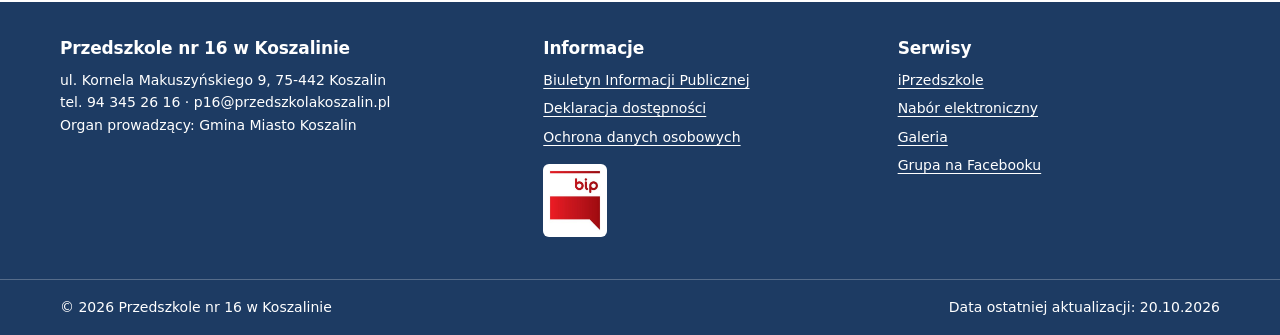
==== commit 8bed6b11: "Make the official site the main page of the repository Move the official version from oficjalna/ to " ====
--- a/oficjalna/index.html
+++ b/oficjalna/index.html
@@ -4,1208 +4,10 @@
 <meta charset="utf-8">
 <meta name="viewport" content="width=device-width, initial-scale=1">
 <title>Przedszkole nr 16 w Koszalinie</title>
-<meta name="description" content="Przedszkole nr 16 w Koszalinie – publiczne przedszkole prowadzone przez Gminę Miasto Koszalin. Rekrutacja, opłaty, organizacja dnia, dokumenty i kontakt.">
-<link rel="icon" type="image/svg+xml" href="img/logo.svg">
-<link rel="preconnect" href="https://fonts.googleapis.com">
-<link rel="preconnect" href="https://fonts.gstatic.com" crossorigin>
-<link href="https://fonts.googleapis.com/css2?family=Lexend:wght@500;600;700&family=Source+Sans+3:wght@400;600;700&display=swap&subset=latin-ext" rel="stylesheet">
-<style>
-/* Layout: urzędowy układ jednokolumnowy — pasek dostępności, nagłówek instytucji, menu,
-   treść w sekcjach z czytelnymi nagłówkami i tabelami; akcent zieleni parku tylko w detalach. */
-:root {
-  --bg: #ffffff;
-  --surface: #f2f5f8;
-  --ink: #18222f;
-  --muted: #4a5767;
-  --line: #d3dbe4;
-  --logo-bg: #ffffff;
-  --brand: #1d3b63;
-  --brand-ink: #ffffff;
-  --link: #1a4f8f;
-  --accent: #2c7a4b;
-  --accent-soft: #e5f2ea;
-  --focus: #ffbf47;
-  --focus-ink: #18222f;
-
-  --f-display: "Lexend", "Segoe UI", system-ui, sans-serif;
-  --f-body: "Source Sans 3", "Segoe UI", system-ui, -apple-system, sans-serif;
-
-  --s-1: 0.875rem; --s0: 1.0625rem; --s1: 1.25rem; --s2: 1.5rem; --s3: 2rem; --s4: 2.5rem;
-  --r: 6px;
-  --max: 1160px;
-  --text: 68ch;
-}
-@media (prefers-color-scheme: dark) {
-  :root:not([data-theme="light"]) {
-    --bg: #10161e; --surface: #18212c; --ink: #e8edf3; --muted: #aab6c4; --line: #2c3a4a;
-    --brand: #19324f; --brand-ink: #ffffff; --link: #8fbfff; --accent: #6cc794; --accent-soft: #1b3326;
-    --focus: #ffbf47; --focus-ink: #10161e; color-scheme: dark;
-  }
-}
-:root[data-theme="dark"] {
-  --bg: #10161e; --surface: #18212c; --ink: #e8edf3; --muted: #aab6c4; --line: #2c3a4a;
-  --brand: #19324f; --brand-ink: #ffffff; --link: #8fbfff; --accent: #6cc794; --accent-soft: #1b3326;
-  --focus: #ffbf47; --focus-ink: #10161e; color-scheme: dark;
-}
-/* Wysoki kontrast (przełącznik w pasku dostępności) */
-:root[data-contrast="high"] {
-  --bg: #000000; --surface: #000000; --ink: #ffff00; --muted: #ffff00; --line: #ffff00;
-  --brand: #000000; --brand-ink: #ffff00; --link: #ffff00; --accent: #ffff00; --accent-soft: #000000;
-  --focus: #ffffff; --focus-ink: #000000; color-scheme: dark;
-}
-:root[data-fs="1"] { font-size: 112.5%; }
-:root[data-fs="2"] { font-size: 125%; }
-
-*, *::before, *::after { box-sizing: border-box; }
-[hidden] { display: none !important; }
-html { background: var(--bg); }
-body {
-  margin: 0; background: var(--bg); color: var(--ink);
-  font-family: var(--f-body); font-size: var(--s0); line-height: 1.6;
-  overflow-x: hidden;
-}
-h1, h2, h3 { font-family: var(--f-display); font-weight: 600; line-height: 1.25; margin: 0; text-wrap: balance; letter-spacing: -0.01em; }
-h2 { font-size: var(--s3); }
-h3 { font-size: var(--s1); }
-p { margin: 0; max-width: var(--text); }
-a { color: var(--link); text-underline-offset: 0.18em; }
-a:hover { text-decoration-thickness: 2px; }
-:focus-visible { outline: 3px solid var(--focus); outline-offset: 2px; box-shadow: 0 0 0 6px var(--focus-ink); }
-img, iframe { max-width: 100%; }
-
-.wrap {
-  max-width: calc(var(--max) + 2 * 24px); margin-inline: auto;
-  padding-left: max(16px, env(safe-area-inset-left, 0px));
-  padding-right: max(16px, env(safe-area-inset-right, 0px));
-}
-@media (min-width: 720px) { .wrap { padding-left: max(24px, env(safe-area-inset-left, 0px)); padding-right: max(24px, env(safe-area-inset-right, 0px)); } }
-
-.skip { position: absolute; left: 16px; top: -100px; z-index: 20; background: var(--focus); color: var(--focus-ink); padding: 10px 16px; font-weight: 700; border-radius: var(--r); }
-.skip:focus { top: calc(env(safe-area-inset-top, 0px) + 8px); }
-
-/* Pasek dostępności */
-.util { background: var(--surface); border-bottom: 1px solid var(--line); font-size: var(--s-1); }
-.util .wrap { display: flex; flex-wrap: wrap; align-items: center; justify-content: space-between; gap: 8px 24px; padding-block: 6px; }
-.util ul { list-style: none; margin: 0; padding: 0; display: flex; flex-wrap: wrap; gap: 4px 20px; }
-.util a { color: var(--ink); display: inline-flex; align-items: center; min-height: 36px; }
-.a11y { display: flex; flex-wrap: wrap; align-items: center; gap: 6px; }
-.a11y span { color: var(--muted); margin-right: 4px; }
-.a11y button {
-  font: inherit; font-weight: 700; min-width: 40px; min-height: 36px; padding: 2px 10px; cursor: pointer;
-  border: 1px solid var(--line); background: var(--bg); color: var(--ink); border-radius: var(--r);
-}
-.a11y button[aria-pressed="true"] { background: var(--brand); color: var(--brand-ink); border-color: var(--brand); }
-:root[data-contrast="high"] .a11y button[aria-pressed="true"] { outline: 2px solid var(--ink); }
-.a11y .fs1 { font-size: 1.05em; } .a11y .fs2 { font-size: 1.2em; }
-
-/* Nagłówek instytucji */
-.masthead { background: var(--brand); color: var(--brand-ink); }
-html { scroll-padding-top: calc(var(--sticky-h, 0px) + env(safe-area-inset-top, 0px) + 12px); }
-body::before { content: ""; position: fixed; inset: 0 0 auto; height: env(safe-area-inset-top, 0px); z-index: 40; background: var(--brand); }
-.masthead .wrap { display: flex; align-items: center; justify-content: space-between; gap: 16px; padding-block: 20px; }
-.inst { display: flex; align-items: center; gap: 16px; color: inherit; text-decoration: none; min-width: 0; }
-.inst-mark {
-  flex: none; width: 64px; height: 64px; display: block;
-}
-.inst-name { display: flex; flex-direction: column; min-width: 0; }
-.inst-name strong { font-family: var(--f-display); font-weight: 600; font-size: var(--s2); line-height: 1.15; }
-.inst-name small { font-size: var(--s-1); opacity: .9; }
-.menu-btn {
-  display: none; font: inherit; font-weight: 700; color: var(--brand-ink); background: transparent;
-  border: 2px solid currentColor; border-radius: var(--r); padding: 8px 14px; cursor: pointer; min-height: 44px;
-}
-
-.sr-only { position: absolute; width: 1px; height: 1px; overflow: hidden; clip: rect(0 0 0 0); white-space: nowrap; }
-/* Wyszukiwarka: przyciski */
-.mast-actions { display: flex; align-items: center; gap: 8px; flex: none; }
-.search-btn { display: inline-flex; align-items: center; gap: 8px; font: inherit; font-weight: 700; cursor: pointer; min-height: 44px; border-radius: var(--r); }
-.search-btn svg { width: 20px; height: 20px; flex: none; }
-.search-btn-mast { display: none; color: var(--brand-ink); background: transparent; border: 2px solid currentColor; padding: 8px 12px; }
-nav.main li.nav-search { margin-left: auto; display: flex; align-items: center; }
-.search-btn-nav { color: var(--link); background: transparent; border: 1.5px solid var(--line); padding: 6px 14px; }
-.search-btn-nav:hover { border-color: var(--link); }
-.search-btn-nav kbd { font: inherit; font-size: 0.75rem; color: var(--muted); border: 1px solid var(--line); border-radius: 4px; padding: 0 6px; }
-
-/* Wyszukiwarka: okno */
-.search-dlg {
-  width: min(720px, calc(100% - 32px)); max-height: min(80vh, 760px); margin: 8vh auto auto; padding: 0;
-  border: 1px solid var(--line); border-radius: 12px; background: var(--bg); color: var(--ink);
-  box-shadow: 0 24px 60px rgba(16, 24, 40, .35); overflow: hidden;
-}
-.search-dlg[open] { display: flex; flex-direction: column; }
-.search-dlg::backdrop { background: rgba(10, 18, 30, .55); }
-.search-head { display: flex; align-items: center; gap: 10px; padding: 14px 16px; border-bottom: 1px solid var(--line); }
-.search-field { position: relative; flex: 1; min-width: 0; }
-.search-field svg { position: absolute; left: 12px; top: 50%; width: 20px; height: 20px; transform: translateY(-50%); color: var(--muted); pointer-events: none; }
-.search-field input {
-  width: 100%; font: inherit; font-size: var(--s1); color: var(--ink); background: var(--surface);
-  border: 2px solid var(--line); border-radius: var(--r); padding: 10px 12px 10px 42px; min-height: 48px;
-}
-.search-field input:focus { border-color: var(--link); outline: none; box-shadow: 0 0 0 3px var(--focus); }
-.search-close { font: inherit; font-weight: 700; color: var(--link); background: transparent; border: 0; padding: 10px 8px; min-height: 44px; cursor: pointer; }
-.search-body { overflow-y: auto; padding: 8px 16px 18px; overscroll-behavior: contain; }
-.search-status { color: var(--muted); font-size: var(--s-1); margin: 8px 0; max-width: none; }
-.search-suggest { display: flex; flex-wrap: wrap; gap: 8px; margin: 4px 0 8px; }
-.search-suggest button { font: inherit; font-size: var(--s-1); font-weight: 600; color: var(--link); background: var(--surface); border: 1px solid var(--line); border-radius: 999px; padding: 6px 14px; min-height: 36px; cursor: pointer; }
-.search-suggest button:hover { border-color: var(--link); }
-.search-results { list-style: none; margin: 0; padding: 0; display: grid; gap: 6px; }
-.search-results button {
-  width: 100%; text-align: left; font: inherit; color: var(--ink); background: var(--bg); cursor: pointer;
-  border: 1px solid var(--line); border-radius: var(--r); padding: 10px 14px; display: grid; gap: 2px;
-}
-.search-results button:hover, .search-results button:focus-visible { border-color: var(--link); background: var(--surface); }
-.sr-crumb { font-size: 0.8rem; font-weight: 700; color: var(--accent); text-transform: uppercase; letter-spacing: .05em; }
-.sr-main { font-weight: 600; color: var(--link); }
-.sr-snip { font-size: var(--s-1); color: var(--muted); }
-.search-results mark { background: var(--focus); color: var(--focus-ink); border-radius: 2px; padding: 0 1px; }
-.search-hit { outline: 3px solid var(--focus) !important; outline-offset: 4px; border-radius: 4px; transition: outline-color .4s; }
-:root[data-contrast="high"] .search-dlg { border: 2px solid var(--ink); }
-
-nav.main { border-bottom: 1px solid var(--line); background: var(--bg); position: sticky; top: env(safe-area-inset-top, 0px); z-index: 30; }
-nav.main.stuck { box-shadow: 0 6px 16px rgba(16, 24, 40, .08); }
-nav.main ul { list-style: none; margin: 0; padding: 0; display: flex; flex-wrap: wrap; }
-nav.main a {
-  display: block; padding: 14px 16px; color: var(--ink); text-decoration: none; font-weight: 600;
-  border-bottom: 3px solid transparent;
-}
-nav.main li:first-child a { padding-left: 0; }
-nav.main a:hover { border-bottom-color: var(--accent); }
-
-/* Treść */
-main section { padding-block: 56px; border-bottom: 1px solid var(--line); }
-main section:last-of-type { border-bottom: 0; }
-.sec-head { display: grid; gap: 8px; margin-bottom: 28px; }
-.kicker { font-size: var(--s-1); font-weight: 700; text-transform: uppercase; letter-spacing: .08em; color: var(--accent); }
-.lede { color: var(--muted); font-size: var(--s1); }
-
-.intro { display: grid; grid-template-columns: minmax(0, 1.6fr) minmax(0, 1fr); gap: 40px; align-items: start; padding-block: 48px 56px; }
-.intro h1 { font-size: var(--s4); margin-bottom: 16px; }
-.intro p + p { margin-top: 12px; }
-.facts { margin: 0; border: 1px solid var(--line); border-radius: var(--r); background: var(--surface); }
-.facts div { display: grid; grid-template-columns: 9.5rem minmax(0, 1fr); gap: 12px; padding: 12px 18px; border-top: 1px solid var(--line); }
-.facts div:first-child { border-top: 0; }
-.facts dt { color: var(--muted); font-size: var(--s-1); padding-top: 2px; }
-.facts dd { margin: 0; font-weight: 600; overflow-wrap: anywhere; }
-
-.quick { list-style: none; margin: 32px 0 0; padding: 0; display: grid; grid-template-columns: repeat(3, minmax(0, 1fr)); gap: 12px; }
-.quick a {
-  display: grid; gap: 2px; padding: 16px 18px; height: 100%;
-  border: 1px solid var(--line); border-left: 4px solid var(--accent); border-radius: var(--r);
-  text-decoration: none; color: var(--ink); background: var(--bg);
-}
-.quick a:hover { background: var(--accent-soft); }
-.quick strong { font-family: var(--f-display); font-weight: 600; color: var(--link); }
-.quick span { color: var(--muted); font-size: var(--s-1); }
-
-/* Aktualności */
-.news { list-style: none; margin: 0; padding: 0; display: grid; }
-.news li { display: grid; grid-template-columns: 6.5rem minmax(0, 1fr); gap: 16px; padding: 14px 0; border-top: 1px solid var(--line); }
-.news li:last-child { border-bottom: 1px solid var(--line); }
-.news li > div { display: flex; flex-wrap: wrap; align-items: baseline; gap: 4px 12px; min-width: 0; }
-.news time { font-variant-numeric: tabular-nums; color: var(--muted); font-size: var(--s-1); padding-top: 3px; }
-.news a { font-weight: 600; max-width: var(--text); }
-.src { font-size: 0.8rem; color: var(--muted); border: 1px solid var(--line); border-radius: 999px; padding: 0 8px; white-space: nowrap; }
-.src.own { color: var(--accent); border-color: currentColor; font-weight: 700; }
-.archive { margin-top: 24px; border: 1px solid var(--line); border-radius: var(--r); }
-.archive summary { cursor: pointer; padding: 14px 18px; font-weight: 700; color: var(--link); background: var(--surface); border-radius: var(--r); }
-.archive summary span { font-weight: 400; color: var(--muted); }
-.archive[open] summary { border-bottom: 1px solid var(--line); border-radius: var(--r) var(--r) 0 0; }
-.archive h3 { padding: 20px 18px 8px; font-size: var(--s1); }
-.archive .news { padding: 0 18px; }
-.archive .news li:last-child { border-bottom: 0; }
-.more { display: inline-block; margin-top: 20px; font-weight: 700; }
-
-/* O przedszkolu */
-.cols { display: grid; grid-template-columns: minmax(0, 1.4fr) minmax(0, 1fr); gap: 48px; }
-.prose { display: grid; gap: 14px; }
-.ticks { list-style: none; margin: 4px 0 0; padding: 0; display: grid; gap: 8px; }
-.ticks li { position: relative; padding-left: 26px; max-width: var(--text); }
-.ticks li::before { content: ""; position: absolute; left: 4px; top: .55em; width: 10px; height: 6px; border-left: 2px solid var(--accent); border-bottom: 2px solid var(--accent); transform: rotate(-45deg); }
-aside.panel { border: 1px solid var(--line); border-radius: var(--r); padding: 22px; background: var(--surface); display: grid; gap: 12px; align-self: start; }
-aside.panel blockquote { margin: 0; font-style: italic; }
-aside.panel cite { font-style: normal; color: var(--muted); font-size: var(--s-1); }
-
-/* Tabele */
-.table-scroll { overflow-x: auto; border: 1px solid var(--line); border-radius: var(--r); }
-table { width: 100%; border-collapse: collapse; font-variant-numeric: tabular-nums; }
-caption { text-align: left; padding: 12px 16px; font-weight: 700; background: var(--surface); border-bottom: 1px solid var(--line); }
-th, td { text-align: left; vertical-align: top; padding: 12px 16px; border-top: 1px solid var(--line); }
-thead th { border-top: 0; font-size: var(--s-1); text-transform: uppercase; letter-spacing: .06em; color: var(--muted); background: var(--surface); }
-tbody th { white-space: nowrap; font-weight: 700; width: 9rem; }
-td.num { text-align: right; white-space: nowrap; font-weight: 700; }
-.note { margin-top: 14px; color: var(--muted); font-size: var(--s-1); }
-
-/* Oferta */
-.offer { display: grid; grid-template-columns: repeat(3, minmax(0, 1fr)); gap: 32px; }
-.offer h3 { padding-bottom: 8px; border-bottom: 2px solid var(--accent); margin-bottom: 12px; }
-.offer ul { margin: 0; padding-left: 1.1em; display: grid; gap: 4px; }
-.programs { margin-top: 32px; padding-top: 24px; border-top: 1px dashed var(--line); display: grid; gap: 10px; }
-
-.groups { list-style: none; margin: 0; padding: 0; display: grid; grid-template-columns: repeat(3, minmax(0, 1fr)); gap: 12px; }
-.groups a { display: flex; align-items: baseline; gap: 12px; padding: 14px 18px; border: 1px solid var(--line); border-radius: var(--r); text-decoration: none; color: var(--ink); }
-.groups a:hover { border-color: var(--link); }
-.groups span { font-family: var(--f-display); color: var(--muted); font-size: var(--s-1); min-width: 2.2rem; }
-.groups strong { color: var(--link); }
-
-/* Rekrutacja */
-.steps { list-style: none; margin: 0; padding: 0; counter-reset: st; display: grid; grid-template-columns: repeat(3, minmax(0, 1fr)); gap: 24px; }
-.steps li { counter-increment: st; display: grid; gap: 6px; padding-top: 14px; border-top: 3px solid var(--brand); }
-:root[data-contrast="high"] .steps li { border-top-color: var(--ink); }
-.steps li::before { content: "Krok " counter(st); font-size: var(--s-1); font-weight: 700; text-transform: uppercase; letter-spacing: .08em; color: var(--accent); }
-.steps p { color: var(--muted); }
-.callout { margin-top: 28px; padding: 18px 20px; border-left: 4px solid var(--accent); background: var(--accent-soft); border-radius: 0 var(--r) var(--r) 0; display: grid; gap: 6px; }
-:root[data-contrast="high"] .callout { border: 2px solid var(--ink); }
-.actions { display: flex; flex-wrap: wrap; gap: 12px; margin-top: 24px; }
-.btn {
-  display: inline-flex; align-items: center; min-height: 44px; padding: 10px 20px; border-radius: var(--r);
-  font-weight: 700; text-decoration: none; background: var(--brand); color: var(--brand-ink); border: 2px solid var(--brand);
-}
-.btn:hover { text-decoration: underline; }
-.btn.secondary { background: transparent; color: var(--link); border-color: currentColor; }
-:root[data-contrast="high"] .btn { border-color: var(--ink); }
-
-/* Dokumenty do pobrania */
-.doc-search { display: grid; gap: 6px; max-width: 34rem; margin-bottom: 20px; }
-.doc-search label { font-weight: 700; }
-.doc-search input { font: inherit; color: var(--ink); background: var(--bg); border: 2px solid var(--line); border-radius: var(--r); padding: 10px 14px; min-height: 44px; width: 100%; }
-.doc-search input:focus { border-color: var(--link); }
-.doc-count { color: var(--muted); font-size: var(--s-1); }
-.doc-groups { display: grid; gap: 10px; }
-.doc-group { border: 1px solid var(--line); border-radius: var(--r); }
-.doc-group summary { cursor: pointer; display: flex; justify-content: space-between; align-items: center; gap: 12px; padding: 14px 18px; font-family: var(--f-display); font-weight: 600; background: var(--surface); border-radius: var(--r); }
-.doc-group[open] summary { border-bottom: 1px solid var(--line); border-radius: var(--r) var(--r) 0 0; }
-.doc-group .n { font-family: var(--f-body); font-size: var(--s-1); color: var(--muted); font-weight: 400; }
-.files { list-style: none; margin: 0; padding: 0 18px; }
-.files li { display: grid; grid-template-columns: 3.4rem minmax(0, 1fr) auto auto; gap: 14px; align-items: center; padding: 10px 0; border-top: 1px solid var(--line); }
-.files li:first-child { border-top: 0; }
-.files .ft { font-weight: 600; padding-block: 4px; }
-.dl { display: inline-flex; align-items: center; min-height: 40px; padding: 4px 14px; border: 1.5px solid var(--link); border-radius: 999px; color: var(--link); font-weight: 700; font-size: var(--s-1); text-decoration: none; white-space: nowrap; }
-.dl-ico { width: 1.1em; height: 1.1em; margin-right: 6px; flex: none; }
-.dl:hover { background: var(--accent-soft); }
-.fmt { font-size: 0.72rem; font-weight: 700; letter-spacing: .05em; text-align: center; padding: 3px 0; border-radius: 4px; border: 1.5px solid currentColor; }
-.fmt-pdf { color: #b42318; } .fmt-docx { color: var(--link); }
-:root[data-contrast="high"] .fmt { color: var(--ink); }
-@media (prefers-color-scheme: dark) { :root:not([data-theme="light"]):not([data-contrast="high"]) .fmt-pdf { color: #ff8a80; } }
-:root[data-theme="dark"]:not([data-contrast="high"]) .fmt-pdf { color: #ff8a80; }
-.sz { color: var(--muted); font-size: var(--s-1); white-space: nowrap; font-variant-numeric: tabular-nums; }
-.doc-empty { margin-top: 16px; }
-
-/* Kontakt */
-.contact { display: grid; grid-template-columns: minmax(0, 1fr) minmax(0, 1.2fr); gap: 40px; align-items: start; }
-.contact .facts div { grid-template-columns: 8rem minmax(0, 1fr); }
-.map-frame { width: 100%; height: 360px; border: 1px solid var(--line); border-radius: var(--r); display: block; }
-.map-card { border: 1px solid var(--line); border-radius: var(--r); background: var(--surface); padding: 24px; display: grid; gap: 10px; }
-
-/* Programy i akcje — logotypy mają białe tło, więc pole logo jest białe w każdym motywie */
-.partners { list-style: none; margin: 0; padding: 0; display: grid; grid-template-columns: repeat(auto-fill, minmax(160px, 1fr)); gap: 20px 16px; }
-.partners figure { margin: 0; display: grid; gap: 8px; align-content: start; }
-.logo-box { display: grid; place-items: center; height: 128px; padding: 12px; background: var(--logo-bg); border: 1px solid var(--line); border-radius: var(--r); }
-.logo-box { overflow: hidden; }
-.logo-box img { display: block; max-height: 104px; max-width: 100%; width: auto; height: auto; object-fit: contain; }
-.partners figcaption { font-size: var(--s-1); color: var(--muted); line-height: 1.35; text-align: center; }
-.bip-badge { display: inline-block; margin-top: 16px; background: var(--logo-bg); padding: 6px; border-radius: var(--r); }
-.bip-badge img { display: block; width: 52px; height: auto; }
-
-
-/* Szybkie akcje */
-.quick-actions { display: flex; flex-wrap: wrap; gap: 10px; margin-top: 20px; }
-.quick-actions .btn { gap: 8px; }
-.ico { width: 1.1em; height: 1.1em; flex: none; }
-/* Przycisk powrotu na górę */
-.to-top {
-  position: fixed; z-index: 35; right: calc(16px + env(safe-area-inset-right, 0px)); bottom: calc(16px + env(safe-area-inset-bottom, 0px));
-  width: 48px; height: 48px; border-radius: 50%; display: grid; place-items: center;
-  background: var(--brand); color: var(--brand-ink); border: 2px solid var(--brand-ink); box-shadow: 0 4px 14px rgba(16, 24, 40, .25); text-decoration: none;
-}
-.to-top svg { width: 20px; height: 20px; }
-@media (pointer: coarse) {
-  .news a, footer li a { display: inline-block; padding-block: 6px; }
-}
-/* Stopka */
-footer { background: var(--brand); color: var(--brand-ink); font-size: var(--s-1); }
-footer a { color: var(--brand-ink); }
-footer .wrap { padding-block: 36px; display: grid; grid-template-columns: minmax(0, 1.4fr) repeat(2, minmax(0, 1fr)); gap: 32px; }
-footer h2 { font-size: var(--s0); margin-bottom: 10px; }
-footer ul { list-style: none; margin: 0; padding: 0; display: grid; gap: 6px; }
-footer p { max-width: none; }
-.legal { border-top: 1px solid rgba(255,255,255,.25); }
-:root[data-contrast="high"] .legal { border-top-color: var(--ink); }
-.legal .wrap { display: flex; flex-wrap: wrap; justify-content: space-between; gap: 8px 24px; padding-block: 16px; }
-
-@media (max-width: 960px) {
-  .intro, .cols, .contact { grid-template-columns: minmax(0, 1fr); }
-  .offer, .steps { grid-template-columns: minmax(0, 1fr); gap: 24px; }
-  .quick, .groups { grid-template-columns: repeat(2, minmax(0, 1fr)); }
-  .news, .docs { grid-template-columns: minmax(0, 1fr); }
-  footer .wrap { grid-template-columns: minmax(0, 1fr) minmax(0, 1fr); }
-  footer .wrap > div:first-child { grid-column: 1 / -1; }
-}
-@media (max-width: 720px) {
-  .menu-btn { display: inline-block; }
-  .search-btn-mast { display: inline-flex; }
-  .search-btn-mast span { position: absolute; width: 1px; height: 1px; overflow: hidden; clip: rect(0 0 0 0); white-space: nowrap; }
-  .search-dlg { width: 100%; max-width: none; height: 100%; max-height: none; margin: 0; border: 0; border-radius: 0; padding-top: env(safe-area-inset-top, 0px); padding-bottom: env(safe-area-inset-bottom, 0px); }
-  .masthead { position: sticky; top: env(safe-area-inset-top, 0px); z-index: 30; }
-  .masthead .wrap { padding-block: 10px; }
-  .inst-name small { display: none; }
-  nav.main { display: none; position: fixed; left: 0; right: 0; top: calc(var(--sticky-h, 72px) + env(safe-area-inset-top, 0px)); max-height: calc(100vh - var(--sticky-h, 72px) - env(safe-area-inset-top, 0px)); overflow-y: auto; box-shadow: 0 12px 24px rgba(16, 24, 40, .18); }
-  nav.main.open { display: block; }
-  nav.main ul { flex-direction: column; padding-block: 4px; }
-  .util ul { gap: 0 16px; }
-  .util a { min-height: 40px; }
-  .quick-actions .btn { flex: 1 1 auto; justify-content: center; }
-  .fees thead { display: none; }
-  .fees, .fees tbody, .fees tr, .fees td { display: block; }
-  .fees tr { display: grid; grid-template-columns: minmax(0, 1fr) auto; gap: 4px 12px; padding: 14px 16px; border-top: 1px solid var(--line); }
-  .fees tbody tr:first-child { border-top: 0; }
-  .fees td { padding: 0; border: 0; }
-  .fees td:first-child { font-weight: 700; }
-  .fees td:nth-child(2) { grid-column: 1 / -1; grid-row: 2; color: var(--muted); font-size: var(--s-1); }
-  .fees td.num { grid-column: 2; grid-row: 1; font-size: var(--s1); }
-  .files li { grid-template-columns: 3.4rem minmax(0, 1fr) auto; row-gap: 4px; }
-  .files .ft { grid-column: 2 / -1; }
-  .files .sz { grid-column: 2; }
-  .files .dl { grid-column: 3; }
-  nav.main li a, nav.main li:first-child a { padding: 12px 0; border-bottom: 1px solid var(--line); }
-  nav.main li:last-child a { border-bottom: 0; }
-  .inst-mark { width: 52px; height: 52px; }
-  .inst-name strong { font-size: var(--s1); }
-  .intro h1 { font-size: var(--s3); }
-  h2 { font-size: var(--s2); }
-  main section { padding-block: 40px; }
-  .quick, .groups { grid-template-columns: minmax(0, 1fr); }
-  .facts div, .contact .facts div { grid-template-columns: minmax(0, 1fr); gap: 0; }
-  .news li { grid-template-columns: minmax(0, 1fr); gap: 2px; }
-  footer .wrap { grid-template-columns: minmax(0, 1fr); }
-  .map-frame { height: 280px; }
-}
-@media (prefers-reduced-motion: reduce) { html { scroll-behavior: auto; } }
-@media (prefers-reduced-motion: no-preference) { html { scroll-behavior: smooth; } }
-</style>
+<meta http-equiv="refresh" content="0; url=../">
+<link rel="canonical" href="../">
 </head>
 <body>
-
-<a class="skip" href="#tresc">Przejdź do treści</a>
-
-<div class="util" id="top">
-  <div class="wrap">
-    <ul>
-      <li><a href="http://pm16.koszalin.ibip.pl/public/" target="_blank" rel="noopener">Biuletyn Informacji Publicznej</a></li>
-      <li><a href="https://p16.eduportal.koszalin.pl/pl/page/deklaracja-dostepnosci-5" target="_blank" rel="noopener">Deklaracja dostępności</a></li>
-      <li><a href="#kontakt">Kontakt</a></li>
-    </ul>
-    <div class="a11y" role="group" aria-label="Ustawienia dostępności">
-      <span>Tekst:</span>
-      <button type="button" id="fs0" data-fs="0" aria-pressed="true" aria-label="Normalny rozmiar tekstu">A</button>
-      <button type="button" id="fs1" class="fs1" data-fs="1" aria-pressed="false" aria-label="Większy tekst">A+</button>
-      <button type="button" id="fs2" class="fs2" data-fs="2" aria-pressed="false" aria-label="Największy tekst">A++</button>
-      <span>Kontrast:</span>
-      <button type="button" id="contrast" aria-pressed="false">Wysoki</button>
-    </div>
-  </div>
-</div>
-
-<header class="masthead">
-  <div class="wrap">
-    <a class="inst" href="#tresc">
-      <svg class="inst-mark" viewBox="0 0 64 64" aria-hidden="true" focusable="false"><g fill="none" stroke-width="5" stroke-linecap="round" stroke-linejoin="round"><path d="M6 32A26 26 0 0 1 58 32" stroke="#e0533d"/><path d="M12 32A20 20 0 0 1 52 32" stroke="#f2a900"/><path d="M18 32A14 14 0 0 1 46 32" stroke="#2c9a5a"/><path d="M24 32A8 8 0 0 1 40 32" stroke="#5aa9ea"/><g stroke="currentColor"><path d="M17.5 44.5 23 40v19"/><circle cx="40.5" cy="52" r="6.5"/><path d="M34 52v-4.5c0-4.5 3-7.5 7.5-7.5"/></g></g></svg>
-      <span class="inst-name">
-        <strong>Przedszkole nr 16 w Koszalinie</strong>
-        <small>Placówka publiczna prowadzona przez Gminę Miasto Koszalin</small>
-      </span>
-    </a>
-    <div class="mast-actions">
-      <button class="search-btn search-btn-mast" type="button" data-open-search aria-haspopup="dialog"><svg viewBox="0 0 24 24" aria-hidden="true" focusable="false" fill="none" stroke="currentColor" stroke-width="2.4" stroke-linecap="round"><circle cx="10.5" cy="10.5" r="6.5"/><path d="m15.5 15.5 5 5"/></svg><span>Szukaj</span></button>
-      <button class="menu-btn" type="button" id="menu-btn" aria-expanded="false" aria-controls="menu">Menu</button>
-    </div>
-  </div>
-</header>
-
-<nav class="main" id="menu" aria-label="Menu główne">
-  <div class="wrap">
-    <ul>
-      <li><a href="#aktualnosci">Aktualności</a></li>
-      <li><a href="#o-przedszkolu">O przedszkolu</a></li>
-      <li><a href="#organizacja">Organizacja dnia</a></li>
-      <li><a href="#oferta">Oferta i grupy</a></li>
-      <li><a href="#rekrutacja">Rekrutacja</a></li>
-      <li><a href="#oplaty">Opłaty</a></li>
-      <li><a href="#dokumenty">Dokumenty</a></li>
-      <li><a href="#kontakt">Kontakt</a></li>
-      <li class="nav-search"><button class="search-btn search-btn-nav" type="button" data-open-search aria-haspopup="dialog" aria-keyshortcuts="/"><svg viewBox="0 0 24 24" aria-hidden="true" focusable="false" fill="none" stroke="currentColor" stroke-width="2.4" stroke-linecap="round"><circle cx="10.5" cy="10.5" r="6.5"/><path d="m15.5 15.5 5 5"/></svg>Szukaj <kbd>/</kbd></button></li>
-    </ul>
-  </div>
-</nav>
-
-<main id="tresc" tabindex="-1">
-  <div class="wrap">
-    <div class="intro" data-keywords="godziny otwarcia telefon adres dyrektor kontakt" data-section="Strona główna">
-      <div>
-        <h1>Przedszkole nr 16 w Koszalinie</h1>
-        <p class="lede">Publiczne przedszkole dla dzieci w wieku 3–6 lat, działające od 8 września 1975 roku na Osiedlu Wańkowicza.</p>
-        <p>Zapewniamy opiekę, wychowanie i edukację w siedmiu salach dydaktycznych, z dużym ogrodem i placem zabaw położonym wśród zieleni parku. Na tej stronie znajdą Państwo informacje o rekrutacji, opłatach, organizacji dnia oraz dokumenty przedszkola.</p>
-        <div class="quick-actions"><a class="btn" href="tel:+48943452616"><svg class="ico" viewBox="0 0 24 24" aria-hidden="true" fill="none" stroke="currentColor" stroke-width="2" stroke-linecap="round" stroke-linejoin="round"><path d="M22 16.9v3a2 2 0 0 1-2.2 2 19.8 19.8 0 0 1-8.6-3.1 19.5 19.5 0 0 1-6-6A19.8 19.8 0 0 1 2.1 4.2 2 2 0 0 1 4.1 2h3a2 2 0 0 1 2 1.7c.1.9.4 1.8.7 2.7a2 2 0 0 1-.5 2.1L8 9.8a16 16 0 0 0 6 6l1.3-1.3a2 2 0 0 1 2.1-.4c.9.3 1.8.6 2.7.7a2 2 0 0 1 1.7 2z"/></svg>Zadzwoń: 94 345 26 16</a><a class="btn secondary" href="https://www.google.com/maps/search/?api=1&amp;query=Przedszkole+nr+16+Kornela+Makuszy%C5%84skiego+9+Koszalin" target="_blank" rel="noopener"><svg class="ico" viewBox="0 0 24 24" aria-hidden="true" fill="none" stroke="currentColor" stroke-width="2" stroke-linecap="round" stroke-linejoin="round"><path d="M12 22s7-6.1 7-12a7 7 0 0 0-14 0c0 5.9 7 12 7 12z"/><circle cx="12" cy="10" r="2.5"/></svg>Wyznacz trasę</a><a class="btn secondary" href="mailto:p16@przedszkolakoszalin.pl"><svg class="ico" viewBox="0 0 24 24" aria-hidden="true" fill="none" stroke="currentColor" stroke-width="2" stroke-linecap="round" stroke-linejoin="round"><rect x="3" y="5" width="18" height="14" rx="2"/><path d="m3 7 9 6 9-6"/></svg>Napisz e-mail</a></div>
-      </div>
-      <dl class="facts" aria-label="Najważniejsze informacje">
-        <div><dt>Adres</dt><dd>ul. Kornela Makuszyńskiego 9, 75-442 Koszalin</dd></div>
-        <div><dt>Godziny pracy</dt><dd>poniedziałek–piątek, 6:30–16:30</dd></div>
-        <div><dt>Telefon</dt><dd><a href="tel:+48943452616">94 345 26 16</a></dd></div>
-        <div><dt>E-mail</dt><dd><a href="mailto:p16@przedszkolakoszalin.pl">p16@przedszkolakoszalin.pl</a></dd></div>
-        <div><dt>Dyrektor</dt><dd>Joanna Czerwińska</dd></div>
-      </dl>
-    </div>
-
-    <h2 class="kicker" id="na-skroty">Na skróty dla rodziców</h2>
-    <ul class="quick" aria-labelledby="na-skroty">
-      <li><a href="#rekrutacja"><strong>Rekrutacja</strong><span>Terminy i system naboru</span></a></li>
-      <li><a href="#oplaty"><strong>Opłaty</strong><span>Stawki i zwolnienia</span></a></li>
-      <li><a href="https://iprzedszkole.eduportal.koszalin.pl/Authentication/WyborPanel.aspx" target="_blank" rel="noopener"><strong>iPrzedszkole</strong><span>Logowanie do systemu</span></a></li>
-      <li><a href="#organizacja"><strong>Ramowy rozkład dnia</strong><span>Posiłki, zajęcia, odpoczynek</span></a></li>
-      <li><a href="#dokumenty"><strong>Dokumenty do pobrania</strong><span>Druki, statut, procedury</span></a></li>
-      <li><a href="https://my.matterport.com/show/?m=dhJuXBP8sXi" target="_blank" rel="noopener"><strong>Wirtualny spacer</strong><span>Zobacz sale i ogród</span></a></li>
-    </ul>
-  </div>
-
-  <section id="aktualnosci" data-keywords="news komunikat ogłoszenie informacja wydarzenie konkurs" aria-labelledby="h-aktualnosci">
-    <div class="wrap">
-      <div class="sec-head">
-        <p class="kicker">Aktualności</p>
-        <h2 id="h-aktualnosci">Ostatnie komunikaty</h2>
-      </div>
-      <ul class="news">
-        <li><time datetime="2026-10-14">14.10.2026</time><div><a href="https://p16.eduportal.koszalin.pl/pl/art/konkurs-fotograficzny-to-wszystko-polska-moja-mala-ojczyzna-koszalin.5885.html" target="_blank" rel="noopener">Konkurs fotograficzny „To wszystko Polska – moja mała ojczyzna – Koszalin”</a><span class="src own">Przedszkole</span></div></li>
-        <li><time datetime="2026-10-14">14.10.2026</time><div><a href="https://www.eduportal.koszalin.pl/pl/art/dzien-edukacji-narodowej.5883.html" target="_blank" rel="noopener">Dzień Edukacji Narodowej</a><span class="src">Portal edukacyjny Koszalina</span></div></li>
-        <li><time datetime="2026-09-22">22.09.2026</time><div><a href="https://www.eduportal.koszalin.pl/pl/art/koszalinska-szkola-przyszlosci.5823.html" target="_blank" rel="noopener">„Koszalińska Szkoła Przyszłości”</a><span class="src">Portal edukacyjny Koszalina</span></div></li>
-        <li><time datetime="2026-09-21">21.09.2026</time><div><a href="https://www.eduportal.koszalin.pl/pl/art/pakiet-materialow-edukacyjnych-poznaj-finanse-w-kazdej-szkole-podstawowej.5821.html" target="_blank" rel="noopener">Pakiet materiałów edukacyjnych „Poznaj Finanse” w każdej szkole podstawowej</a><span class="src">Portal edukacyjny Koszalina</span></div></li>
-        <li><time datetime="2026-09-01">01.09.2026</time><div><a href="https://www.eduportal.koszalin.pl/pl/art/rozpoczecie-roku-szkolonego-2026-2027.5779.html" target="_blank" rel="noopener">Rozpoczęcie roku szkolnego 2026/2027</a><span class="src">Portal edukacyjny Koszalina</span></div></li>
-      </ul>
-      <details class="archive">
-        <summary>Archiwum aktualności <span>(114 wpisów, 2019–2026)</span></summary>
-        <h3>2026</h3>
-        <ul class="news">
-          <li><time datetime="2026-07-20">20.07.2026</time><div><a href="https://www.eduportal.koszalin.pl/pl/art/nieodplatne-przekazanie-sprzetu-w-ramach-kpo-wskaznik-c12l-14-zestawow-do-nauczania-zdalnego-dla-szkoly-prowadzonej-przez-gmine-miasto-koszalin.5762.html" target="_blank" rel="noopener">Nieodpłatne przekazanie sprzętu w ramach KPO wskaźnik C12L – 14 zestawów do nauczania zdalnego dla szkoły prowadzonej przez Gminę Miasto Koszalin</a><span class="src">Portal edukacyjny Koszalina</span></div></li>
-          <li><time datetime="2026-03-30">30.03.2026</time><div><a href="https://www.eduportal.koszalin.pl/pl/art/informator-o-szkolach-ponadpodstawowych-dla-ktorych-organem-prowadzacym-jest-gmina-miasto-koszalin-2026-2027.5515.html" target="_blank" rel="noopener">Informator o szkołach ponadpodstawowych, dla których organem prowadzącym jest Gmina Miasto Koszalin 2026/2027</a><span class="src">Portal edukacyjny Koszalina</span></div></li>
-          <li><time datetime="2026-03-19">19.03.2026</time><div><a href="https://www.eduportal.koszalin.pl/pl/art/zaproszenie-na-koszalinskie-targi-edukacyjne-dla-uczniow-szkol-podstawowych.5471.html" target="_blank" rel="noopener">Zaproszenie na Koszalińskie Targi Edukacyjne dla uczniów szkół podstawowych</a><span class="src">Portal edukacyjny Koszalina</span></div></li>
-          <li><time datetime="2026-03-05">05.03.2026</time><div><a href="https://www.eduportal.koszalin.pl/pl/art/wyjscie-z-klasa-przedsiewziecie-men.5438.html" target="_blank" rel="noopener">„Wyjście z klasą” przedsięwzięcie MEN</a><span class="src">Portal edukacyjny Koszalina</span></div></li>
-          <li><time datetime="2026-02-21">21.02.2026</time><div><a href="https://www.eduportal.koszalin.pl/pl/art/dni-otwarte-w-koszalinskich-przedszkolach.5351.html" target="_blank" rel="noopener">Dni Otwarte w koszalińskich przedszkolach</a><span class="src">Portal edukacyjny Koszalina</span></div></li>
-          <li><time datetime="2026-02-18">18.02.2026</time><div><a href="https://www.eduportal.koszalin.pl/pl/art/uroczyste-otwarcie-strzelnicy-wirtualnej.5390.html" target="_blank" rel="noopener">Uroczyste otwarcie strzelnicy wirtualnej</a><span class="src">Portal edukacyjny Koszalina</span></div></li>
-          <li><time datetime="2026-01-16">16.01.2026</time><div><a href="https://www.eduportal.koszalin.pl/pl/art/ogloszenie-o-otwartym-konkursie-ofert.5316.html" target="_blank" rel="noopener">Ogłoszenie o otwartym konkursie ofert</a><span class="src">Portal edukacyjny Koszalina</span></div></li>
-          <li><time datetime="2026-01-05">05.01.2026</time><div><a href="https://p16.eduportal.koszalin.pl/pl/art/wirtualny-spacer-po-naszym-przedszkolu.5288.html" target="_blank" rel="noopener">Wirtualny spacer po naszym przedszkolu</a><span class="src own">Przedszkole</span></div></li>
-        </ul>
-        <h3>2024</h3>
-        <ul class="news">
-          <li><time datetime="2024-10-14">14.10.2024</time><div><a href="https://www.eduportal.koszalin.pl/pl/art/zyczenia-z-okazji-dnia-edukacji-narodowej.4228.html" target="_blank" rel="noopener">Życzenia z okazji Dnia Edukacji Narodowej</a><span class="src">Portal edukacyjny Koszalina</span></div></li>
-          <li><time datetime="2024-09-03">03.09.2024</time><div><a href="https://p16.eduportal.koszalin.pl/pl/art/wazna-informacja.4112.html" target="_blank" rel="noopener">Ważna informacja!</a><span class="src own">Przedszkole</span></div></li>
-          <li><time datetime="2024-08-30">30.08.2024</time><div><a href="https://www.eduportal.koszalin.pl/pl/art/uroczystosc-wreczenia-nauczycielom-aktow-nadania-stopnia-awansu-zawodowego-nauczyciela-mianowanego.4107.html" target="_blank" rel="noopener">Uroczystość wręczenia nauczycielom aktów nadania stopnia awansu zawodowego nauczyciela mianowanego</a><span class="src">Portal edukacyjny Koszalina</span></div></li>
-          <li><time datetime="2024-08-29">29.08.2024</time><div><a href="https://www.eduportal.koszalin.pl/pl/art/wyniki-egzaminu-maturalnego-w-roku-2024.4106.html" target="_blank" rel="noopener">Wyniki egzaminu maturalnego w roku 2024</a><span class="src">Portal edukacyjny Koszalina</span></div></li>
-          <li><time datetime="2024-08-17">17.08.2024</time><div><a href="https://p16.eduportal.koszalin.pl/pl/art/standardy-ochrony-maloletnich.3098.html" target="_blank" rel="noopener">Standardy Ochrony Małoletnich</a><span class="src own">Przedszkole</span></div></li>
-          <li><time datetime="2024-08-06">06.08.2024</time><div><a href="https://www.eduportal.koszalin.pl/pl/art/informacja-nt-obowiazku-szkolnego-i-obowiazku-nauki-w-polsce-dla-uczniow-z-ukrainy.3087.html" target="_blank" rel="noopener">Informacja nt. obowiązku szkolnego i obowiązku nauki w Polsce dla uczniów z Ukrainy</a><span class="src">Portal edukacyjny Koszalina</span></div></li>
-          <li><time datetime="2024-06-20">20.06.2024</time><div><a href="https://www.eduportal.koszalin.pl/pl/art/wreczenie-nagrod-prezydenta-miasta-koszalina-dla-uczniow-20-czerwca-2024-r.3064.html" target="_blank" rel="noopener">Wręczenie Nagród Prezydenta Miasta Koszalina dla uczniów - 20 czerwca 2024 r.</a><span class="src">Portal edukacyjny Koszalina</span></div></li>
-          <li><time datetime="2024-05-23">23.05.2024</time><div><a href="https://p16.eduportal.koszalin.pl/pl/art/funkcjonowanie-przedszkola-w-wakacje.2961.html" target="_blank" rel="noopener">Funkcjonowanie przedszkola w wakacje</a><span class="src own">Przedszkole</span></div></li>
-          <li><time datetime="2024-05-12">12.05.2024</time><div><a href="https://p16.eduportal.koszalin.pl/pl/art/podsumowanie-ii-modulu-projektu-matematycznie-zakreceni.2919.html" target="_blank" rel="noopener">Podsumowanie II modułu projektu "Matematycznie zakręceni"</a><span class="src own">Przedszkole</span></div></li>
-          <li><time datetime="2024-05-07">07.05.2024</time><div><a href="https://p16.eduportal.koszalin.pl/pl/art/festyn-baw-sie-razem-z-nami.2910.html" target="_blank" rel="noopener">Festyn "Baw się razem z nami"</a><span class="src own">Przedszkole</span></div></li>
-          <li><time datetime="2024-05-07">07.05.2024</time><div><a href="https://p16.eduportal.koszalin.pl/pl/art/ogolnopolska-konferencja-naukowo-metodyczna-pt-dzieciecy-swiat-matematyki-od-teorii-do-praktyki-matematyka-w-dzialaniu.2909.html" target="_blank" rel="noopener">Ogólnopolska Konferencja Naukowo-Metodyczna pt. „Dziecięcy świat matematyki, od teorii do praktyki”. Matematyka w działaniu.</a><span class="src own">Przedszkole</span></div></li>
-          <li><time datetime="2024-04-24">24.04.2024</time><div><a href="https://p16.eduportal.koszalin.pl/pl/art/podsumowanie-v-edycji-ogolnopolskiego-konkursu-fotograficznego-pt-rodzina-razem-w-kuchni.2884.html" target="_blank" rel="noopener">Podsumowanie V edycji ogólnopolskiego konkursu fotograficznego pt. "Rodzina razem w kuchni"</a><span class="src own">Przedszkole</span></div></li>
-          <li><time datetime="2024-04-24">24.04.2024</time><div><a href="https://p16.eduportal.koszalin.pl/pl/art/xv-wiosenny-festiwal-kultury-ekologicznej-w-sianowie.2885.html" target="_blank" rel="noopener">XV Wiosenny Festiwal Kultury Ekologicznej w Sianowie</a><span class="src own">Przedszkole</span></div></li>
-          <li><time datetime="2024-04-18">18.04.2024</time><div><a href="https://p16.eduportal.koszalin.pl/pl/art/zarzadzenie-prezydenta-o-przerwie-wakacyjnej.2857.html" target="_blank" rel="noopener">Zarządzenie Prezydenta o przerwie wakacyjnej</a><span class="src own">Przedszkole</span></div></li>
-          <li><time datetime="2024-04-11">11.04.2024</time><div><a href="https://p16.eduportal.koszalin.pl/pl/art/podsumowanie-v-edycji-konkursu-fotograficznego-razem-w-kuchni.2838.html" target="_blank" rel="noopener">Podsumowanie V edycji konkursu fotograficznego "Razem w kuchni"</a><span class="src own">Przedszkole</span></div></li>
-          <li><time datetime="2024-03-29">29.03.2024</time><div><a href="https://www.eduportal.koszalin.pl/pl/art/rozstrzygniecie-konkursu-ofert-na-realizacje-zadania-publicznego-z-zakresu-zapewnienia-wychowania-przedszkolnego.2821.html" target="_blank" rel="noopener">Rozstrzygnięcie konkursu ofert na realizację zadania publicznego z zakresu zapewnienia wychowania przedszkolnego</a><span class="src">Portal edukacyjny Koszalina</span></div></li>
-          <li><time datetime="2024-03-27">27.03.2024</time><div><a href="https://www.eduportal.koszalin.pl/pl/art/zyczenia-wielkanocne.2809.html" target="_blank" rel="noopener">Życzenia Wielkanocne</a><span class="src">Portal edukacyjny Koszalina</span></div></li>
-          <li><time datetime="2024-03-25">25.03.2024</time><div><a href="https://p16.eduportal.koszalin.pl/pl/art/raport-dysleksja-w-polsce-2023r.2791.html" target="_blank" rel="noopener">Raport "Dysleksja w Polsce 2023r."</a><span class="src own">Przedszkole</span></div></li>
-          <li><time datetime="2024-02-09">09.02.2024</time><div><a href="https://www.eduportal.koszalin.pl/pl/art/ogloszenie-o-otwartym-konkursie-ofert.2648.html" target="_blank" rel="noopener">Ogłoszenie o otwartym konkursie ofert</a><span class="src">Portal edukacyjny Koszalina</span></div></li>
-          <li><time datetime="2024-01-30">30.01.2024</time><div><a href="https://www.eduportal.koszalin.pl/pl/art/budowa-skoczni-do-skoku-w-dal-przy-szkole-podstawowej-nr-6-im-narodowego-swieta-niepodleglosci-w-koszalinie-w-roku-2023.3099.html" target="_blank" rel="noopener">Budowa skoczni do skoku w dal przy Szkole Podstawowej nr 6 im. Narodowego Święta Niepodległości w Koszalinie w roku 2023</a><span class="src">Portal edukacyjny Koszalina</span></div></li>
-          <li><time datetime="2024-01-30">30.01.2024</time><div><a href="https://www.eduportal.koszalin.pl/pl/art/rekrutacja-do-przedszkoli-i-klas-pierwszych-szkol-podstawowych-na-rok-szkolny-2024-2025.2635.html" target="_blank" rel="noopener">Rekrutacja do przedszkoli i klas pierwszych szkół podstawowych na rok szkolny 2024/2025</a><span class="src">Portal edukacyjny Koszalina</span></div></li>
-          <li><time datetime="2024-01-22">22.01.2024</time><div><a href="https://www.eduportal.koszalin.pl/pl/art/ranking-miesiecznika-perspektywy-2024.2627.html" target="_blank" rel="noopener">Ranking miesięcznika "Perspektywy" 2024</a><span class="src">Portal edukacyjny Koszalina</span></div></li>
-          <li><time datetime="2024-01-19">19.01.2024</time><div><a href="https://www.eduportal.koszalin.pl/pl/art/zaproszenie-na-seminarium-pt-szczescie-w-szkole.2626.html" target="_blank" rel="noopener">Zaproszenie na seminarium pt. "Szczęście w szkole"</a><span class="src">Portal edukacyjny Koszalina</span></div></li>
-        </ul>
-        <h3>2023</h3>
-        <ul class="news">
-          <li><time datetime="2023-12-19">19.12.2023</time><div><a href="https://www.eduportal.koszalin.pl/pl/art/pomoc-psychologiczno-psychiatryczna-dla-dzieci-i-mlodziezy.2583.html" target="_blank" rel="noopener">Pomoc psychologiczno-psychiatryczna dla dzieci i młodzieży</a><span class="src">Portal edukacyjny Koszalina</span></div></li>
-          <li><time datetime="2023-12-11">11.12.2023</time><div><a href="https://www.eduportal.koszalin.pl/pl/art/wstrzymal-slonce-ruszyl-ziemie-konkurs-wiedzy-o-mikolaju-koperniku.2562.html" target="_blank" rel="noopener">”Wstrzymał Słońce, ruszył Ziemię” - konkurs wiedzy o Mikołaju Koperniku</a><span class="src">Portal edukacyjny Koszalina</span></div></li>
-          <li><time datetime="2023-11-21">21.11.2023</time><div><a href="https://www.eduportal.koszalin.pl/pl/art/miejski-plan-adaptacji-do-zmian-klimatu.2510.html" target="_blank" rel="noopener">Miejski Plan Adaptacji do zmian klimatu</a><span class="src">Portal edukacyjny Koszalina</span></div></li>
-          <li><time datetime="2023-11-07">07.11.2023</time><div><a href="https://www.eduportal.koszalin.pl/pl/art/granty-na-realizacje-zajec-pozalekcyjnych-w-roku-szkolnym-2023-2024.2467.html" target="_blank" rel="noopener">Granty na realizację zajęć pozalekcyjnych w roku szkolnym 2023/2024</a><span class="src">Portal edukacyjny Koszalina</span></div></li>
-          <li><time datetime="2023-10-18">18.10.2023</time><div><a href="https://www.eduportal.koszalin.pl/pl/art/zaproszenie-na-seminarium-o-ocenianiu.2420.html" target="_blank" rel="noopener">Zaproszenie na Seminarium o ocenianiu</a><span class="src">Portal edukacyjny Koszalina</span></div></li>
-          <li><time datetime="2023-10-13">13.10.2023</time><div><a href="https://www.eduportal.koszalin.pl/pl/art/zyczenia-z-okazji-dnia-edukacji-narodowej.2405.html" target="_blank" rel="noopener">Życzenia z okazji Dnia Edukacji Narodowej</a><span class="src">Portal edukacyjny Koszalina</span></div></li>
-          <li><time datetime="2023-10-11">11.10.2023</time><div><a href="https://www.eduportal.koszalin.pl/pl/art/wreczenie-nagrod-prezydenta-miasta-koszalina-dla-nauczycieli-13-pazdziernika-2023-r.2396.html" target="_blank" rel="noopener">Wręczenie Nagród Prezydenta Miasta Koszalina dla nauczycieli - 13 października 2023 r</a><span class="src">Portal edukacyjny Koszalina</span></div></li>
-          <li><time datetime="2023-09-27">27.09.2023</time><div><a href="https://www.eduportal.koszalin.pl/pl/art/granty-na-zajecia-pozalekcyjne-w-roku-szkolnym-2023-2024.2357.html" target="_blank" rel="noopener">Granty na zajęcia pozalekcyjne w roku szkolnym 2023/2024</a><span class="src">Portal edukacyjny Koszalina</span></div></li>
-          <li><time datetime="2023-09-27">27.09.2023</time><div><a href="https://www.eduportal.koszalin.pl/pl/art/konkurs-wiedzy-i-umiejetnosci-o-mikolaju-koperniku-pod-haslem-wstrzymal-slonce-ruszyl-ziemie.2358.html" target="_blank" rel="noopener">KONKURS WIEDZY I UMIEJĘTNOŚCI O MIKOŁAJU KOPERNIKU pod hasłem ”Wstrzymał Słońce, ruszył Ziemię”</a><span class="src">Portal edukacyjny Koszalina</span></div></li>
-          <li><time datetime="2023-06-15">15.06.2023</time><div><a href="https://www.eduportal.koszalin.pl/pl/art/olimpiada-matematyczna-w-przedszkolu-nr-8-w-koszalinie.2233.html" target="_blank" rel="noopener">Olimpiada Matematyczna w Przedszkolu nr 8 w Koszalinie</a><span class="src">Portal edukacyjny Koszalina</span></div></li>
-          <li><time datetime="2023-05-28">28.05.2023</time><div><a href="https://p16.eduportal.koszalin.pl/pl/art/zmiana-wysokosci-oplat-za-korzystnie-z-wychowania-przedszkolnego.2194.html" target="_blank" rel="noopener">Zmiana wysokości opłat za korzystnie z wychowania przedszkolnego</a><span class="src own">Przedszkole</span></div></li>
-          <li><time datetime="2023-05-22">22.05.2023</time><div><a href="https://www.eduportal.koszalin.pl/pl/art/xii-swieto-optymizmu.2175.html" target="_blank" rel="noopener">XII Święto Optymizmu</a><span class="src">Portal edukacyjny Koszalina</span></div></li>
-          <li><time datetime="2023-05-15">15.05.2023</time><div><a href="https://p16.eduportal.koszalin.pl/pl/art/narodowy-program-rozwoju-czytelnictwa-2-0-na-lata-2021-2025.2151.html" target="_blank" rel="noopener">Narodowy Program Rozwoju Czytelnictwa 2.0 na lata 2021-2025</a><span class="src own">Przedszkole</span></div></li>
-          <li><time datetime="2023-04-05">05.04.2023</time><div><a href="https://www.eduportal.koszalin.pl/pl/art/zyczenia-wielkanocne.2033.html" target="_blank" rel="noopener">Życzenia Wielkanocne</a><span class="src">Portal edukacyjny Koszalina</span></div></li>
-          <li><time datetime="2023-04-05">05.04.2023</time><div><a href="https://www.eduportal.koszalin.pl/pl/art/konferencja-oswiatowa-pn-dzieci-i-uczniowie-o-specjalnych-potrzebach-edukacyjnych-w-przedszkolach-i-szkolach-ogolnodostepnych.2034.html" target="_blank" rel="noopener">Konferencja oświatowa pn. „Dzieci i uczniowie o specjalnych potrzebach edukacyjnych w przedszkolach i szkołach ogólnodostępnych”</a><span class="src">Portal edukacyjny Koszalina</span></div></li>
-          <li><time datetime="2023-04-04">04.04.2023</time><div><a href="https://www.eduportal.koszalin.pl/pl/art/przedszkolak-z-przedszkola-nr-10-w-koszalinie-laureatem-konkursu-na-kartke-swiateczna.2020.html" target="_blank" rel="noopener">Przedszkolak z Przedszkola nr 10 w Koszalinie laureatem konkursu KO na kartkę świąteczną</a><span class="src">Portal edukacyjny Koszalina</span></div></li>
-          <li><time datetime="2023-03-10">10.03.2023</time><div><a href="https://www.eduportal.koszalin.pl/pl/art/koferencja-oswiatowa-pt-dzieci-i-uczniowie-o-specjalnych-potrzebach-edukacyjnych-w-szkolnictwie-ogolnodostepnych.1945.html" target="_blank" rel="noopener">Zapisy na konferencję oświatową pn. „Dzieci i uczniowie o specjalnych potrzebach edukacyjnych w przedszkolach i szkołach ogólnodostępnych”</a><span class="src">Portal edukacyjny Koszalina</span></div></li>
-          <li><time datetime="2023-03-10">10.03.2023</time><div><a href="https://www.eduportal.koszalin.pl/pl/art/projekt-edukacyjny-matematycznie-zakreceni.1964.html" target="_blank" rel="noopener">Projekt edukacyjny „Matematycznie zakręceni”</a><span class="src">Portal edukacyjny Koszalina</span></div></li>
-          <li><time datetime="2023-03-03">03.03.2023</time><div><a href="https://www.eduportal.koszalin.pl/pl/art/granty-na-realizacje-zajec-pozalekcyjnych-w-roku-szkolnym-2022-2023.1944.html" target="_blank" rel="noopener">Granty na realizację zajęć pozalekcyjnych w roku szkolnym 2022/2023</a><span class="src">Portal edukacyjny Koszalina</span></div></li>
-          <li><time datetime="2023-02-20">20.02.2023</time><div><a href="https://p16.eduportal.koszalin.pl/pl/art/projekt-edukacyjny-matematycznie-zakreceni.1936.html" target="_blank" rel="noopener">Projekt edukacyjny "Matematycznie Zakręceni"</a><span class="src own">Przedszkole</span></div></li>
-          <li><time datetime="2023-02-20">20.02.2023</time><div><a href="https://p16.eduportal.koszalin.pl/pl/art/1-5-podatku.1935.html" target="_blank" rel="noopener">1,5 % podatku</a><span class="src own">Przedszkole</span></div></li>
-          <li><time datetime="2023-02-14">14.02.2023</time><div><a href="https://p16.eduportal.koszalin.pl/pl/art/pomoc-logopedyczna.1926.html" target="_blank" rel="noopener">Pomoc logopedyczna</a><span class="src own">Przedszkole</span></div></li>
-          <li><time datetime="2023-02-09">09.02.2023</time><div><a href="https://www.eduportal.koszalin.pl/pl/art/ogloszenie-o-otwartym-konkursie-ofert-w-roku-szkolnym-2023-2024.1920.html" target="_blank" rel="noopener">Ogłoszenie o otwartym konkursie ofert w roku szkolnym 2023/2024.</a><span class="src">Portal edukacyjny Koszalina</span></div></li>
-          <li><time datetime="2023-02-04">04.02.2023</time><div><a href="https://www.eduportal.koszalin.pl/pl/art/uroczystosc-z-okazji-obchodow-75-lecia-szkoly-podstawowej-nr-5-w-koszalinie.1914.html" target="_blank" rel="noopener">Uroczystość z okazji obchodów 75-lecia Szkoły Podstawowej nr 5 w Koszalinie</a><span class="src">Portal edukacyjny Koszalina</span></div></li>
-          <li><time datetime="2023-01-25">25.01.2023</time><div><a href="https://www.eduportal.koszalin.pl/pl/art/harmonogram-rekrutacji-do-klas-pierwszych-szkol-podstawowych-na-rok-szkolny-2023-2024.1889.html" target="_blank" rel="noopener">Harmonogram rekrutacji do przedszkoli oraz do klas pierwszych szkół podstawowych na rok szkolny 2023/2024</a><span class="src">Portal edukacyjny Koszalina</span></div></li>
-          <li><time datetime="2023-01-13">13.01.2023</time><div><a href="https://www.eduportal.koszalin.pl/pl/art/granty-na-zajecia-pozalekcyjne.1872.html" target="_blank" rel="noopener">Granty na zajęcia pozalekcyjne</a><span class="src">Portal edukacyjny Koszalina</span></div></li>
-          <li><time datetime="2023-01-12">12.01.2023</time><div><a href="https://www.eduportal.koszalin.pl/pl/art/ranking-2023-za-osiagniecia-w-roku-2022.1866.html" target="_blank" rel="noopener">Ranking 2023 ( za osiągniecia w roku 2022 )</a><span class="src">Portal edukacyjny Koszalina</span></div></li>
-        </ul>
-        <h3>2022</h3>
-        <ul class="news">
-          <li><time datetime="2022-12-21">21.12.2022</time><div><a href="https://www.eduportal.koszalin.pl/pl/art/przekazanie-laptopow-dla-dzieci-z-rodzin-bylych-pracownikow-ppg.1846.html" target="_blank" rel="noopener">Przekazanie laptopów dla dzieci z rodzin byłych pracowników PPG</a><span class="src">Portal edukacyjny Koszalina</span></div></li>
-          <li><time datetime="2022-12-20">20.12.2022</time><div><a href="https://www.eduportal.koszalin.pl/pl/art/zyczenia-z-okazji-swiat-bozego-narodzenia.1821.html" target="_blank" rel="noopener">Życzenia z okazji Świąt Bożego Narodzenia</a><span class="src">Portal edukacyjny Koszalina</span></div></li>
-          <li><time datetime="2022-12-15">15.12.2022</time><div><a href="https://p16.eduportal.koszalin.pl/pl/art/zmiana-stawki-zywieniowej.1806.html" target="_blank" rel="noopener">Zmiana stawki żywieniowej</a><span class="src own">Przedszkole</span></div></li>
-          <li><time datetime="2022-11-28">28.11.2022</time><div><a href="https://www.eduportal.koszalin.pl/pl/art/ekopracownia-2022-w-v-liceum-ogolnoksztalcacym.1762.html" target="_blank" rel="noopener">Ekopracownia 2022 w V Liceum Ogólnokształcącym</a><span class="src">Portal edukacyjny Koszalina</span></div></li>
-          <li><time datetime="2022-11-14">14.11.2022</time><div><a href="https://www.eduportal.koszalin.pl/pl/art/xx-kongres-optymistycznych-przedszkoli.1716.html" target="_blank" rel="noopener">XX Kongres Optymistycznych Przedszkoli</a><span class="src">Portal edukacyjny Koszalina</span></div></li>
-          <li><time datetime="2022-11-03">03.11.2022</time><div><a href="https://www.eduportal.koszalin.pl/pl/art/akcje-smok-i-kossm.1967.html" target="_blank" rel="noopener">Akcje SMOK i KOSSM</a><span class="src">Portal edukacyjny Koszalina</span></div></li>
-          <li><time datetime="2022-10-14">14.10.2022</time><div><a href="https://www.eduportal.koszalin.pl/pl/art/wreczenie-nagrod-prezydenta-miasta-koszalina-dla-nauczycieli-14-pazdziernika-2022-r.1607.html" target="_blank" rel="noopener">Wręczenie Nagród Prezydenta Miasta Koszalina dla nauczycieli - 14 października 2022 r.</a><span class="src">Portal edukacyjny Koszalina</span></div></li>
-          <li><time datetime="2022-10-14">14.10.2022</time><div><a href="https://www.eduportal.koszalin.pl/pl/art/zyczenia-z-okazji-dnia-edukacji-narodowej.1605.html" target="_blank" rel="noopener">Życzenia z okazji Dnia Edukacji Narodowej</a><span class="src">Portal edukacyjny Koszalina</span></div></li>
-          <li><time datetime="2022-09-02">02.09.2022</time><div><a href="https://www.eduportal.koszalin.pl/pl/art/uroczyste-rozpoczecie-roku-szkolnego-2022-2023.1536.html" target="_blank" rel="noopener">Uroczyste rozpoczęcie roku szkolnego 2022/2023</a><span class="src">Portal edukacyjny Koszalina</span></div></li>
-          <li><time datetime="2022-06-23">23.06.2022</time><div><a href="https://www.eduportal.koszalin.pl/pl/art/wreczenie-nagrod-prezydenta-miasta-koszalina-dla-uczniow-20-czerwca-2022-r.1480.html" target="_blank" rel="noopener">Wręczenie Nagród Prezydenta Miasta Koszalina dla uczniów - 20 czerwca 2022 r.</a><span class="src">Portal edukacyjny Koszalina</span></div></li>
-          <li><time datetime="2022-04-26">26.04.2022</time><div><a href="https://www.eduportal.koszalin.pl/pl/art/zapraszamy-do-wziecia-udzialu-w-badaniu-dotyczacym-mobilnosci-miejskiej.1357.html" target="_blank" rel="noopener">Zapraszamy do wzięcia udziału w badaniu dotyczącym mobilności miejskiej</a><span class="src">Portal edukacyjny Koszalina</span></div></li>
-          <li><time datetime="2022-04-15">15.04.2022</time><div><a href="https://www.eduportal.koszalin.pl/pl/art/zyczernia-wielkanocne.1335.html" target="_blank" rel="noopener">Życzenia Wielkanocne</a><span class="src">Portal edukacyjny Koszalina</span></div></li>
-          <li><time datetime="2022-03-21">21.03.2022</time><div><a href="https://www.eduportal.koszalin.pl/pl/art/siec-wspolpracy-nauczycieli-uczniowie-z-ukrainy-w-naszych-szkolach.1256.html" target="_blank" rel="noopener">Sieć współpracy nauczycieli "Uczniowie z Ukrainy w naszych szkołach"</a><span class="src">Portal edukacyjny Koszalina</span></div></li>
-          <li><time datetime="2022-03-06">06.03.2022</time><div><a href="https://www.eduportal.koszalin.pl/pl/art/informacje-i-materialy-dotyczace-uslug-zielonej-linii.1196.html" target="_blank" rel="noopener">Informacje i materiały dotyczące usług Zielonej Linii</a><span class="src">Portal edukacyjny Koszalina</span></div></li>
-          <li><time datetime="2022-03-04">04.03.2022</time><div><a href="https://www.eduportal.koszalin.pl/pl/art/spotkanie-samorzadow-koszalinskich-szkol-ponadpodstawowych-w-sprawie-koordynacji-dzialan-pomocowych-dla-ukrainy.1193.html" target="_blank" rel="noopener">Spotkanie Samorządów koszalińskich szkół ponadpodstawowych w sprawie koordynacji działań pomocowych dla Ukrainy</a><span class="src">Portal edukacyjny Koszalina</span></div></li>
-          <li><time datetime="2022-03-02">02.03.2022</time><div><a href="https://www.eduportal.koszalin.pl/pl/art/telefon-dla-rodzicow-dzieci-uchodzcow-z-ukrainy-w-wieku-przedszkolnym-i-szkolnym.1187.html" target="_blank" rel="noopener">Telefon dla rodziców dzieci uchodźców z Ukrainy w wieku przedszkolnym i szkolnym</a><span class="src">Portal edukacyjny Koszalina</span></div></li>
-          <li><time datetime="2022-03-02">02.03.2022</time><div><a href="https://www.eduportal.koszalin.pl/pl/art/zajecia-w-palacu-mlodziezy.1188.html" target="_blank" rel="noopener">Zajęcia w Pałacu Młodzieży</a><span class="src">Portal edukacyjny Koszalina</span></div></li>
-          <li><time datetime="2022-03-01">01.03.2022</time><div><a href="https://www.eduportal.koszalin.pl/pl/art/wsparcie-uczniow-przyjezdzajacych-z-zagranicy-w-polskim-systemie-edukacji.1183.html" target="_blank" rel="noopener">Wsparcie uczniów przyjeżdżających z zagranicy w polskim systemie edukacji</a><span class="src">Portal edukacyjny Koszalina</span></div></li>
-          <li><time datetime="2022-02-28">28.02.2022</time><div><a href="https://www.eduportal.koszalin.pl/pl/art/uruchomienie-przez-mpp-p-numeru-telefonu-w-sytuacji-kryzysowej-dla-dzieci-uchodzcow-wojennych-z-ukrainy.1179.html" target="_blank" rel="noopener">Uruchomienie przez MPP-P numeru telefonu w sytuacji kryzysowej dla dzieci uchodźców wojennych z Ukrainy</a><span class="src">Portal edukacyjny Koszalina</span></div></li>
-          <li><time datetime="2022-02-18">18.02.2022</time><div><a href="https://www.eduportal.koszalin.pl/pl/art/ogloszenie-o-otwartym-konkursie-ofert.1159.html" target="_blank" rel="noopener">Ogłoszenie o otwartym konkursie ofert</a><span class="src">Portal edukacyjny Koszalina</span></div></li>
-          <li><time datetime="2022-01-27">27.01.2022</time><div><a href="https://www.eduportal.koszalin.pl/pl/art/rekrutacja-do-przedszkoli-i-szkol-podstawowych-na-rok-szkolny-2022-2023.1136.html" target="_blank" rel="noopener">Harmonogram rekrutacji do przedszkoli i szkół podstawowych na rok szkolny 2022/2023</a><span class="src">Portal edukacyjny Koszalina</span></div></li>
-          <li><time datetime="2022-01-13">13.01.2022</time><div><a href="https://www.eduportal.koszalin.pl/pl/art/ogolnopolski-ranking-szkol-ponadpodstawowych-miesiecznika-perspektywy.1105.html" target="_blank" rel="noopener">Ogólnopolski Ranking Szkół Ponadpodstawowych Miesięcznika "Perspektywy"</a><span class="src">Portal edukacyjny Koszalina</span></div></li>
-          <li><time datetime="2022-01-05">05.01.2022</time><div><a href="https://www.eduportal.koszalin.pl/pl/art/pomoc-zdrowotna-dla-nauczycieli.1098.html" target="_blank" rel="noopener">Pomoc zdrowotna dla nauczycieli</a><span class="src">Portal edukacyjny Koszalina</span></div></li>
-        </ul>
-        <h3>2021</h3>
-        <ul class="news">
-          <li><time datetime="2021-12-22">22.12.2021</time><div><a href="https://www.eduportal.koszalin.pl/pl/art/zyczenia-swiateczne.1082.html" target="_blank" rel="noopener">Życzenia świąteczne</a><span class="src">Portal edukacyjny Koszalina</span></div></li>
-          <li><time datetime="2021-12-15">15.12.2021</time><div><a href="https://www.eduportal.koszalin.pl/pl/art/zmiana-stawki-zywieniowej-w-przedszkolach-prowadzonych-przez-gmine-miasto-koszalin.1056.html" target="_blank" rel="noopener">Zmiana stawki żywieniowej w przedszkolach prowadzonych przez Gminę Miasto Koszalin</a><span class="src">Portal edukacyjny Koszalina</span></div></li>
-          <li><time datetime="2021-11-24">24.11.2021</time><div><a href="https://www.eduportal.koszalin.pl/pl/art/granty-ppgr-koniecznosc-uzupelniania-wnioskow-o-udzielenie-wsparcia.1007.html" target="_blank" rel="noopener">Granty PPGR – konieczność uzupełnienia wniosków o udzielenie wsparcia</a><span class="src">Portal edukacyjny Koszalina</span></div></li>
-          <li><time datetime="2021-11-04">04.11.2021</time><div><a href="https://www.eduportal.koszalin.pl/pl/art/miedzynarodowy-program-happy-kindergarten-w-przedszkolu-nr-7-przedszkolu-nr-9-im-bursztynek-przedszkolu-nr-10-im-misia-uszatka-przedszkolu-nr-21-oraz-przedszkolu-nr-35-w-koszalinie.962.html" target="_blank" rel="noopener">Międzynarodowy Program Happy Kindergarten w koszalińskich przedszkolach</a><span class="src">Portal edukacyjny Koszalina</span></div></li>
-          <li><time datetime="2021-10-27">27.10.2021</time><div><a href="https://www.eduportal.koszalin.pl/pl/art/ambasador-efs-z-koszalina.942.html" target="_blank" rel="noopener">Ambasador EFS z Koszalina</a><span class="src">Portal edukacyjny Koszalina</span></div></li>
-          <li><time datetime="2021-10-20">20.10.2021</time><div><a href="https://www.eduportal.koszalin.pl/pl/art/nabor-wnioskow-w-ramach-projektu-wsparcie-dzieci-z-rodzin-pegeerowskich-w-rozwoju-cyfrowym-granty-ppgr.921.html" target="_blank" rel="noopener">Nabór wniosków w ramach projektu „Wsparcie dzieci z rodzin pegeerowskich w rozwoju cyfrowym – Granty PPGR”</a><span class="src">Portal edukacyjny Koszalina</span></div></li>
-          <li><time datetime="2021-10-14">14.10.2021</time><div><a href="https://www.eduportal.koszalin.pl/pl/art/zyczenia-z-okazji-dnia-edukacji-narodowej.900.html" target="_blank" rel="noopener">Życzenia z okazji Dnia Edukacji Narodowej</a><span class="src">Portal edukacyjny Koszalina</span></div></li>
-          <li><time datetime="2021-09-11">11.09.2021</time><div><a href="https://www.eduportal.koszalin.pl/pl/art/wykladowcy-politechniki-koszalinskiej-beda-ksztalcic-mlodych-logistykow.818.html" target="_blank" rel="noopener">Wykładowcy Politechniki Koszalińskiej będą kształcić młodych logistyków</a><span class="src">Portal edukacyjny Koszalina</span></div></li>
-          <li><time datetime="2021-09-05">05.09.2021</time><div><a href="https://www.eduportal.koszalin.pl/pl/art/miejska-inauguracja-roku-szkolnego-2021-2022.813.html" target="_blank" rel="noopener">Miejska Inauguracja Roku Szkolnego 2021/2022</a><span class="src">Portal edukacyjny Koszalina</span></div></li>
-          <li><time datetime="2021-09-05">05.09.2021</time><div><a href="https://www.eduportal.koszalin.pl/pl/art/koszalinska-szkola-cwiczen.812.html" target="_blank" rel="noopener">„Koszalińska Szkoła Ćwiczeń”</a><span class="src">Portal edukacyjny Koszalina</span></div></li>
-          <li><time datetime="2021-08-30">30.08.2021</time><div><a href="https://www.eduportal.koszalin.pl/pl/art/powierzenie-stanowisk-dyrektorom-koszalinskich-jednostek-oswiatowych.814.html" target="_blank" rel="noopener">Powierzenie stanowisk dyrektorom koszalińskich jednostek oświatowych</a><span class="src">Portal edukacyjny Koszalina</span></div></li>
-          <li><time datetime="2021-08-29">29.08.2021</time><div><a href="https://www.eduportal.koszalin.pl/pl/art/wskazania-do-realizacji-zadan-w-roku-szkolnym-2021-2022.800.html" target="_blank" rel="noopener">Wskazania do realizacji zadań w roku szkolnym 2021/2022</a><span class="src">Portal edukacyjny Koszalina</span></div></li>
-          <li><time datetime="2021-08-29">29.08.2021</time><div><a href="https://www.eduportal.koszalin.pl/pl/art/narady-z-dyrektorami-koszalinskich-przedszkoli-szkol-i-placowek-oswiatowych-dotyczace-organizacji-roku-szkolnego-2021-2022.799.html" target="_blank" rel="noopener">Narady z dyrektorami koszalińskich przedszkoli, szkół i placówek oświatowych dotyczące organizacji roku szkolnego 2021/2022</a><span class="src">Portal edukacyjny Koszalina</span></div></li>
-          <li><time datetime="2021-08-29">29.08.2021</time><div><a href="https://www.eduportal.koszalin.pl/pl/art/wreczenie-aktow-nadania-stopnia-awansu-zawodowego-nauczyciela-mianowanego.798.html" target="_blank" rel="noopener">Wręczenie aktów nadania stopnia awansu zawodowego nauczyciela mianowanego</a><span class="src">Portal edukacyjny Koszalina</span></div></li>
-          <li><time datetime="2021-08-29">29.08.2021</time><div><a href="https://www.eduportal.koszalin.pl/pl/art/wyniki-z-egzaminu-maturalnego-i-osmoklasisty-w-roku-2021.796.html" target="_blank" rel="noopener">Wyniki z egzaminu maturalnego i egzaminu ósmoklasisty w roku 2021</a><span class="src">Portal edukacyjny Koszalina</span></div></li>
-          <li><time datetime="2021-08-16">16.08.2021</time><div><a href="https://www.eduportal.koszalin.pl/pl/art/nowe-zasady-skladania-wnioskow-o-dowoz-dziecka-ucznia-niepelnosprawnego.789.html" target="_blank" rel="noopener">Nowe zasady składania wniosków o dowóz dziecka/ucznia niepełnosprawnego</a><span class="src">Portal edukacyjny Koszalina</span></div></li>
-          <li><time datetime="2021-07-14">14.07.2021</time><div><a href="https://www.eduportal.koszalin.pl/pl/art/standardy-organizacji-roku-szkolnego-2021-2022.780.html" target="_blank" rel="noopener">Standardy organizacji roku szkolnego 2021/2022</a><span class="src">Portal edukacyjny Koszalina</span></div></li>
-          <li><time datetime="2021-06-25">25.06.2021</time><div><a href="https://www.eduportal.koszalin.pl/pl/art/zyczenia-prezydenta-miasta-koszalina-z-okazji-zakonczenia-roku-szkolnego-2020-2021.765.html" target="_blank" rel="noopener">Życzenia Prezydenta Miasta Koszalina z okazji zakończenia roku szkolnego 2020/2021</a><span class="src">Portal edukacyjny Koszalina</span></div></li>
-          <li><time datetime="2021-06-25">25.06.2021</time><div><a href="https://www.eduportal.koszalin.pl/pl/art/wreczenie-nagrod-prezydenta-miasta-koszalina-dla-uczniow-za-osiagniecia-w-nauce.764.html" target="_blank" rel="noopener">Wręczenie nagród Prezydenta Miasta Koszalina dla uczniów za osiągnięcia w nauce</a><span class="src">Portal edukacyjny Koszalina</span></div></li>
-          <li><time datetime="2021-05-10">10.05.2021</time><div><a href="https://www.eduportal.koszalin.pl/pl/art/x-jubileuszowe-swieto-optymizmu.640.html" target="_blank" rel="noopener">X Jubileuszowe Święto Optymizmu</a><span class="src">Portal edukacyjny Koszalina</span></div></li>
-          <li><time datetime="2021-04-30">30.04.2021</time><div><a href="https://www.eduportal.koszalin.pl/pl/art/wykaz-instytucji-zajmujacych-sie-poradnictwem-psychologiczno-pedagogicznym.615.html" target="_blank" rel="noopener">Wykaz instytucji zajmujących się poradnictwem psychologiczno-pedagogicznym</a><span class="src">Portal edukacyjny Koszalina</span></div></li>
-          <li><time datetime="2021-04-01">01.04.2021</time><div><a href="https://www.eduportal.koszalin.pl/pl/art/informator-o-szkolach-ponadpostawowych-na-rok-szkolny-2021-2022.603.html" target="_blank" rel="noopener">Informator o szkołach ponadpostawowych na rok szkolny 2021/2022</a><span class="src">Portal edukacyjny Koszalina</span></div></li>
-          <li><time datetime="2021-03-18">18.03.2021</time><div><a href="https://www.eduportal.koszalin.pl/pl/art/realizacja-zajec-pozalekcyjnych-w-roku-2020.531.html" target="_blank" rel="noopener">Realizacja zajęć pozalekcyjnych w roku 2020</a><span class="src">Portal edukacyjny Koszalina</span></div></li>
-          <li><time datetime="2021-02-25">25.02.2021</time><div><a href="https://www.eduportal.koszalin.pl/pl/art/i-miejsce-w-ii-miedzynarodowym-konkursie-duetow-zespolow-i-orkiestr-gitarowych-wielka-gitara.472.html" target="_blank" rel="noopener">I miejsce w II Międzynarodowym Konkursie Duetów, Zespołów i Orkiestr Gitarowych WIELKA GITARA</a><span class="src">Portal edukacyjny Koszalina</span></div></li>
-          <li><time datetime="2021-01-28">28.01.2021</time><div><a href="https://www.eduportal.koszalin.pl/pl/art/harmonogram-rekrutacji-do-klas-pierwszych-szkol-podstawowych-na-rok-szkolny-2021-2022.415.html" target="_blank" rel="noopener">Rekrutacja do klas pierwszych szkół podstawowych na rok szkolny 2021/2022</a><span class="src">Portal edukacyjny Koszalina</span></div></li>
-          <li><time datetime="2021-01-28">28.01.2021</time><div><a href="https://www.eduportal.koszalin.pl/pl/art/harmonogram-rekrutacji-do-przedszkoli-miejskich-na-rok-szkolny-2021-2022.416.html" target="_blank" rel="noopener">Rekrutacja do przedszkoli miejskich na rok szkolny 2021/2022</a><span class="src">Portal edukacyjny Koszalina</span></div></li>
-          <li><time datetime="2021-01-28">28.01.2021</time><div><a href="https://www.eduportal.koszalin.pl/pl/art/ranking-miesiecznika-perspektywy.414.html" target="_blank" rel="noopener">Ranking miesięcznika "Perspektywy"</a><span class="src">Portal edukacyjny Koszalina</span></div></li>
-          <li><time datetime="2021-01-15">15.01.2021</time><div><a href="https://www.eduportal.koszalin.pl/pl/art/prawie-2-miliony-zl-dla-zlobkow-przedszkoli-i-szkol-na-walke-z-covid-19.379.html" target="_blank" rel="noopener">Prawie 2 miliony zł dla żłobków, przedszkoli i szkół na walkę z COVID-19</a><span class="src">Portal edukacyjny Koszalina</span></div></li>
-        </ul>
-        <h3>2020</h3>
-        <ul class="news">
-          <li><time datetime="2020-09-10">10.09.2020</time><div><a href="https://www.eduportal.koszalin.pl/pl/art/swiadectwa-dojrzalosci-2020.141.html" target="_blank" rel="noopener">Świadectwa dojrzałości 2020</a><span class="src">Portal edukacyjny Koszalina</span></div></li>
-        </ul>
-        <h3>2019</h3>
-        <ul class="news">
-          <li><time datetime="2019-12-06">06.12.2019</time><div><a href="https://www.eduportal.koszalin.pl/pl/art/erasmus-w-szkole-podstawowej-nr-5-im-unicef.5.html" target="_blank" rel="noopener">Erasmus+ w Szkole Podstawowej nr 5 im. UNICEF</a><span class="src">Portal edukacyjny Koszalina</span></div></li>
-          <li><time datetime="2019-12-06">06.12.2019</time><div><a href="https://www.eduportal.koszalin.pl/pl/art/ranking-2019.4.html" target="_blank" rel="noopener">Ranking 2019</a><span class="src">Portal edukacyjny Koszalina</span></div></li>
-          <li><time datetime="2019-12-04">04.12.2019</time><div><a href="https://www.eduportal.koszalin.pl/pl/art/piekno-roznorodnosci-czy-koszmar-nadmiaru-rzeczywistosc-okresu-adolescencji.2.html" target="_blank" rel="noopener">Piękno różnorodności czy koszmar nadmiaru? - rzeczywistość okresu adolescencji</a><span class="src">Portal edukacyjny Koszalina</span></div></li>
-          <li><time datetime="2019-12-03">03.12.2019</time><div><a href="https://www.eduportal.koszalin.pl/pl/art/informatory-o-szkolach-ponadpodstawowych-i-ponadgimnazjalnych-na-rok-szkolny-2019-2020.3.html" target="_blank" rel="noopener">Informatory o szkołach ponadpodstawowych i ponadgimnazjalnych na rok szkolny 2019/2020</a><span class="src">Portal edukacyjny Koszalina</span></div></li>
-        </ul>
-      </details>
-      <a class="more" href="https://p16.eduportal.koszalin.pl/pl/artc/aktualnosci.1.html" target="_blank" rel="noopener">Aktualności na portalu przedszkola</a>
-    </div>
-  </section>
-
-  <section id="o-przedszkolu" data-keywords="misja wartości kadra nauczyciele rodzice historia" aria-labelledby="h-o">
-    <div class="wrap">
-      <div class="sec-head">
-        <p class="kicker">O przedszkolu</p>
-        <h2 id="h-o">Misja i priorytety</h2>
-      </div>
-      <div class="cols">
-        <div class="prose">
-          <p>Misją przedszkola jest wychowanie człowieka otwartego na świat, przedsiębiorczego, zaradnego, pogodnego, aktywnego i twórczego, radzącego sobie z niepowodzeniami, przygotowanego do życia w rodzinie i społeczeństwie oraz świadomego własnych narodowych korzeni.</p>
-          <p>Na pierwszym miejscu stawiamy podmiotowość i dobro dziecka, jego wszechstronny rozwój na miarę indywidualnych możliwości oraz właściwe przygotowanie do nauki w szkole.</p>
-          <ul class="ticks">
-            <li>Kadra pedagogiczna stale podnosi kwalifikacje, opracowuje programy własne i innowacje pedagogiczne.</li>
-            <li>Rodzice uczestniczą w życiu przedszkola, pracują w Radzie Rodziców, biorą udział w uroczystościach i zajęciach otwartych.</li>
-            <li>Organizujemy wycieczki, warsztaty, konkursy, akcje prozdrowotne i spotkania z ciekawymi ludźmi.</li>
-            <li>Współpracujemy ze środowiskiem lokalnym oraz instytucjami działającymi na rzecz dziecka i rodziny.</li>
-          </ul>
-        </div>
-        <aside class="panel" aria-label="Motto przedszkola">
-          <blockquote>„Wszystkiego, co naprawdę trzeba wiedzieć, nauczyłem się w przedszkolu – o tym jak żyć, co robić, jak postępować, współżyć z innymi, patrzeć, odczuwać, myśleć, marzyć i wyobrażać sobie lepszy świat.”</blockquote>
-          <cite>Robert Fulghum</cite>
-        </aside>
-      </div>
-    </div>
-  </section>
-
-  <section id="organizacja" data-keywords="plan dnia rozkład godziny posiłki jedzenie śniadanie obiad zupa deser drugie danie odpoczynek leżakowanie wakacje lipiec przerwa" aria-labelledby="h-org">
-    <div class="wrap">
-      <div class="sec-head">
-        <p class="kicker">Organizacja pracy</p>
-        <h2 id="h-org">Ramowy rozkład dnia</h2>
-      </div>
-      <div class="table-scroll">
-        <table>
-          <thead><tr><th scope="col">Godziny</th><th scope="col">Aktywność</th></tr></thead>
-          <tbody>
-            <tr><th scope="row">6:30–8:10</th><td>Schodzenie się dzieci, indywidualne powitanie, zabawy swobodne w kącikach zainteresowań</td></tr>
-            <tr><th scope="row">8:10–8:20</th><td>Zabawy ruchowe i ćwiczenia kształtujące prawidłową postawę ciała</td></tr>
-            <tr><th scope="row">8:20–9:00</th><td>Śniadanie</td></tr>
-            <tr><th scope="row">9:00–11:30</th><td>Zajęcia kierowane i niekierowane, nauka języka obcego przez zabawę, pobyt na świeżym powietrzu</td></tr>
-            <tr><th scope="row">11:30–12:10</th><td>Obiad – pierwsze danie (zupa)</td></tr>
-            <tr><th scope="row">12:10–13:20</th><td>Grupy młodsze: odpoczynek. Grupy starsze: zajęcia rozwijające i przygotowanie do szkoły</td></tr>
-            <tr><th scope="row">13:20–13:30</th><td>Zabawa ruchowa lub muzyczno-ruchowa</td></tr>
-            <tr><th scope="row">13:30–14:10</th><td>Obiad – drugie danie i deser</td></tr>
-            <tr><th scope="row">14:10–16:30</th><td>Zabawy w sali i w ogrodzie, rozwijanie zainteresowań, odbiór dzieci</td></tr>
-          </tbody>
-        </table>
-      </div>
-      <p class="note">Przerwa wakacyjna w 2026 r.: przedszkole nieczynne przez cały lipiec (zarządzenie Prezydenta Miasta Koszalina).</p>
-    </div>
-  </section>
-
-  <section id="oferta" data-keywords="zajęcia dodatkowe angielski logopeda logopedia religia rytmika grupy biedronki motylki pszczółki mrówki żabki ważki programy" aria-labelledby="h-oferta">
-    <div class="wrap">
-      <div class="sec-head">
-        <p class="kicker">Oferta edukacyjna</p>
-        <h2 id="h-oferta">Zajęcia i grupy</h2>
-        <p class="lede">Zajęcia dobieramy do potrzeb dzieci, zaleceń poradni oraz oczekiwań rodziców.</p>
-      </div>
-      <div class="offer">
-        <div>
-          <h3>Edukacyjne</h3>
-          <ul>
-            <li>matematyka i logiczne myślenie (kodowanie, ozoboty, dary Froebla)</li>
-            <li>szachy</li>
-            <li>język angielski</li>
-            <li>edukacja ekologiczna i prozdrowotna</li>
-            <li>wycieczki i wyprawy edukacyjne</li>
-          </ul>
-        </div>
-        <div>
-          <h3>Rozwijające uzdolnienia</h3>
-          <ul>
-            <li>zajęcia plastyczne i teatralne</li>
-            <li>muzyka metodą „kolorowych dźwięków”, koncerty</li>
-            <li>wyjazdy do teatru i kina</li>
-            <li>zajęcia ogólnorozwojowe z elementami jogi</li>
-          </ul>
-        </div>
-        <div>
-          <h3>Specjalistyczne</h3>
-          <ul>
-            <li>logopedyczne</li>
-            <li>korekcyjno-kompensacyjne</li>
-            <li>rewalidacyjne</li>
-            <li>rozwijające umiejętności społeczno-emocjonalne</li>
-          </ul>
-        </div>
-      </div>
-
-      <div class="programs">
-        <h3>Grupy przedszkolne</h3>
-        <p>Na stronach grup nauczyciele publikują miesięczne zamierzenia wychowawczo-dydaktyczne.</p>
-        <ul class="groups">
-          <li><a href="https://p16.eduportal.koszalin.pl/pl/page/grupy-1/grupa-i-biedronki" target="_blank" rel="noopener"><span>I</span><strong>Biedronki</strong></a></li>
-          <li><a href="https://p16.eduportal.koszalin.pl/pl/page/grupy-1/grupa-ii-motylki" target="_blank" rel="noopener"><span>II</span><strong>Motylki</strong></a></li>
-          <li><a href="https://p16.eduportal.koszalin.pl/pl/page/grupy-1/grupa-iii-pszczolki" target="_blank" rel="noopener"><span>III</span><strong>Pszczółki</strong></a></li>
-          <li><a href="https://p16.eduportal.koszalin.pl/pl/page/grupy-1/grupa-iv-mrowki" target="_blank" rel="noopener"><span>IV</span><strong>Mrówki</strong></a></li>
-          <li><a href="https://p16.eduportal.koszalin.pl/pl/page/grupy-1/grupa-v-zabki" target="_blank" rel="noopener"><span>V</span><strong>Żabki</strong></a></li>
-          <li><a href="https://p16.eduportal.koszalin.pl/pl/page/grupy-1/grupa-vi-wazki" target="_blank" rel="noopener"><span>VI</span><strong>Ważki</strong></a></li>
-        </ul>
-        <a class="more" href="https://p16.eduportal.koszalin.pl/pl/page/dokumenty-29/realizowane-programy" target="_blank" rel="noopener">Wykaz realizowanych programów i projektów 2026/2027</a>
-      </div>
-    </div>
-  </section>
-
-  <section id="rekrutacja" data-keywords="zapisy zapis nabór przyjęcie wniosek kontynuacja deklaracja termin" aria-labelledby="h-rek">
-    <div class="wrap">
-      <div class="sec-head">
-        <p class="kicker">Rekrutacja</p>
-        <h2 id="h-rek">Zapisy do przedszkola</h2>
-        <p class="lede">Rekrutacja do przedszkoli prowadzonych przez Gminę Miasto Koszalin odbywa się elektronicznie. W 2026 r. trwała od 2 do 20 marca.</p>
-      </div>
-      <ol class="steps">
-        <li><h3>Zapoznanie z zasadami</h3><p>Instrukcja, harmonogram i kryteria rekrutacji są dostępne w systemie naboru.</p></li>
-        <li><h3>Złożenie wniosku</h3><p>Wniosek wypełnia się w systemie naboru elektronicznego w terminie rekrutacji.</p></li>
-        <li><h3>Potwierdzenie woli</h3><p>Po ogłoszeniu list zakwalifikowanych rodzic potwierdza wolę przyjęcia dziecka.</p></li>
-      </ol>
-      <div class="actions">
-        <a class="btn" href="https://naborp-kandydat.eduportal.koszalin.pl/koszalin" target="_blank" rel="noopener">System naboru elektronicznego</a>
-        <a class="btn secondary" href="#dok-rekrutacja">Dokumenty rekrutacyjne</a>
-      </div>
-      <div class="callout">
-        <strong>Kontynuacja wychowania przedszkolnego</strong>
-        <p>Rodzice dzieci uczęszczających do przedszkola składają kartę „Potwierdzenie woli uczęszczania dziecka do przedszkola” w terminie wskazanym przez przedszkole (w 2026 r. do 20 lutego). Nie dotyczy dzieci 6-letnich rozpoczynających naukę w klasie I, z wyjątkiem dzieci z odroczonym obowiązkiem szkolnym.</p>
-      </div>
-    </div>
-  </section>
-
-  <section id="oplaty" data-keywords="cena koszt koszty płatność płatności ile kosztuje czesne pieniądze stawka wyżywienie jedzenie" aria-labelledby="h-opl">
-    <div class="wrap">
-      <div class="sec-head">
-        <p class="kicker">Strefa rodzica</p>
-        <h2 id="h-opl">Opłaty</h2>
-      </div>
-      <div class="table-scroll">
-        <table class="fees">
-          <thead><tr><th scope="col">Pozycja</th><th scope="col">Podstawa</th><th scope="col" style="text-align:right">Stawka</th></tr></thead>
-          <tbody>
-            <tr><td>Każda rozpoczęta godzina ponad bezpłatny wymiar</td><td>Uchwała Nr V/42/2024 Rady Miejskiej w Koszalinie z 27.06.2024</td><td class="num">1,44 zł</td></tr>
-            <tr><td>Dzienna stawka żywieniowa</td><td>Zarządzenie Prezydenta Miasta Koszalina, obowiązuje od 01.01.2023</td><td class="num">12,00 zł</td></tr>
-            <tr><td>Składka na Radę Rodziców (miesięcznie)</td><td>Regulamin Rady Rodziców; rodzeństwo 30,00 zł</td><td class="num">50,00 zł</td></tr>
-          </tbody>
-        </table>
-      </div>
-      <p class="note">Wniosek o zwolnienie z opłat, uchwała i zarządzenia: <a href="#dok-oplaty">Dokumenty do pobrania – opłaty</a>.</p>
-    </div>
-  </section>
-
-  <section id="dokumenty" data-keywords="pliki druki formularze pdf docx do pobrania wzór" aria-labelledby="h-dok">
-    <div class="wrap">
-      <div class="sec-head">
-        <p class="kicker">Informacja publiczna</p>
-        <h2 id="h-dok">Dokumenty do pobrania</h2>
-        <p class="lede">Statut, procedury, druki dla rodziców i dokumenty rekrutacyjne w jednym miejscu. Pliki PDF otworzą się w przeglądarce, pliki DOCX można edytować w edytorze tekstu.</p>
-      </div>
-      <div class="doc-search">
-        <label for="doc-filter">Szukaj dokumentu</label>
-        <input type="search" id="doc-filter" placeholder="np. upoważnienie, statut, klauzula" autocomplete="off">
-        <p class="doc-count" id="doc-count" aria-live="polite">46 plików w 8 kategoriach</p>
-      </div>
-      <div class="doc-groups">
-        <details class="doc-group" id="dok-przedszkole" open>
-          <summary><span>Dokumenty przedszkola</span><span class="n">3</span></summary>
-          <ul class="files">
-            <li><span class="fmt fmt-pdf">PDF</span><a class="ft" href="pliki/statut-przedszkola-2026.pdf" target="_blank" rel="noopener">Statut Przedszkola nr 16 (2026)</a><span class="sz">249 kB</span><a class="dl" href="pliki/statut-przedszkola-2026.pdf" download aria-label="Pobierz: Statut Przedszkola nr 16 (2026) (PDF, 249 kB)"><svg class="dl-ico" viewBox="0 0 24 24" aria-hidden="true" fill="none" stroke="currentColor" stroke-width="2.4" stroke-linecap="round" stroke-linejoin="round"><path d="M12 4v11m-5-5 5 5 5-5M5 20h14"/></svg>Pobierz</a></li>
-            <li><span class="fmt fmt-pdf">PDF</span><a class="ft" href="pliki/koncepcja-pracy-przedszkola-2023-2028.pdf" target="_blank" rel="noopener">Koncepcja Pracy Przedszkola na lata 2023–2028</a><span class="sz">634 kB</span><a class="dl" href="pliki/koncepcja-pracy-przedszkola-2023-2028.pdf" download aria-label="Pobierz: Koncepcja Pracy Przedszkola na lata 2023–2028 (PDF, 634 kB)"><svg class="dl-ico" viewBox="0 0 24 24" aria-hidden="true" fill="none" stroke="currentColor" stroke-width="2.4" stroke-linecap="round" stroke-linejoin="round"><path d="M12 4v11m-5-5 5 5 5-5M5 20h14"/></svg>Pobierz</a></li>
-            <li><span class="fmt fmt-pdf">PDF</span><a class="ft" href="pliki/podstawa-programowa-2026.pdf" target="_blank" rel="noopener">Podstawa programowa wychowania przedszkolnego (2026)</a><span class="sz">4,2 MB</span><a class="dl" href="pliki/podstawa-programowa-2026.pdf" download aria-label="Pobierz: Podstawa programowa wychowania przedszkolnego (2026) (PDF, 4,2 MB)"><svg class="dl-ico" viewBox="0 0 24 24" aria-hidden="true" fill="none" stroke="currentColor" stroke-width="2.4" stroke-linecap="round" stroke-linejoin="round"><path d="M12 4v11m-5-5 5 5 5-5M5 20h14"/></svg>Pobierz</a></li>
-          </ul>
-        </details>
-        <details class="doc-group" id="dok-procedury">
-          <summary><span>Procedury i regulaminy</span><span class="n">7</span></summary>
-          <ul class="files">
-            <li><span class="fmt fmt-pdf">PDF</span><a class="ft" href="pliki/procedura-przyprowadzania-i-odbierania-dziecka-2025-2026.pdf" target="_blank" rel="noopener">Procedura przyprowadzania i odbierania dziecka 2025/2026</a><span class="sz">288 kB</span><a class="dl" href="pliki/procedura-przyprowadzania-i-odbierania-dziecka-2025-2026.pdf" download aria-label="Pobierz: Procedura przyprowadzania i odbierania dziecka 2025/2026 (PDF, 288 kB)"><svg class="dl-ico" viewBox="0 0 24 24" aria-hidden="true" fill="none" stroke="currentColor" stroke-width="2.4" stroke-linecap="round" stroke-linejoin="round"><path d="M12 4v11m-5-5 5 5 5-5M5 20h14"/></svg>Pobierz</a></li>
-            <li><span class="fmt fmt-pdf">PDF</span><a class="ft" href="pliki/regulamin-spacerow-i-wycieczek-2025-2026.pdf" target="_blank" rel="noopener">Regulamin spacerów i wycieczek 2025/2026</a><span class="sz">419 kB</span><a class="dl" href="pliki/regulamin-spacerow-i-wycieczek-2025-2026.pdf" download aria-label="Pobierz: Regulamin spacerów i wycieczek 2025/2026 (PDF, 419 kB)"><svg class="dl-ico" viewBox="0 0 24 24" aria-hidden="true" fill="none" stroke="currentColor" stroke-width="2.4" stroke-linecap="round" stroke-linejoin="round"><path d="M12 4v11m-5-5 5 5 5-5M5 20h14"/></svg>Pobierz</a></li>
-            <li><span class="fmt fmt-pdf">PDF</span><a class="ft" href="pliki/procedura-kontaktow-z-rodzicami-2025-2026.pdf" target="_blank" rel="noopener">Procedura kontaktów z rodzicami 2025/2026</a><span class="sz">422 kB</span><a class="dl" href="pliki/procedura-kontaktow-z-rodzicami-2025-2026.pdf" download aria-label="Pobierz: Procedura kontaktów z rodzicami 2025/2026 (PDF, 422 kB)"><svg class="dl-ico" viewBox="0 0 24 24" aria-hidden="true" fill="none" stroke="currentColor" stroke-width="2.4" stroke-linecap="round" stroke-linejoin="round"><path d="M12 4v11m-5-5 5 5 5-5M5 20h14"/></svg>Pobierz</a></li>
-            <li><span class="fmt fmt-pdf">PDF</span><a class="ft" href="pliki/procedura-pomocy-psychologiczno-pedagogicznej-2025-2026.pdf" target="_blank" rel="noopener">Procedura udzielania pomocy psychologiczno-pedagogicznej 2025/2026</a><span class="sz">458 kB</span><a class="dl" href="pliki/procedura-pomocy-psychologiczno-pedagogicznej-2025-2026.pdf" download aria-label="Pobierz: Procedura udzielania pomocy psychologiczno-pedagogicznej 2025/2026 (PDF, 458 kB)"><svg class="dl-ico" viewBox="0 0 24 24" aria-hidden="true" fill="none" stroke="currentColor" stroke-width="2.4" stroke-linecap="round" stroke-linejoin="round"><path d="M12 4v11m-5-5 5 5 5-5M5 20h14"/></svg>Pobierz</a></li>
-            <li><span class="fmt fmt-pdf">PDF</span><a class="ft" href="pliki/standardy-ochrony-maloletnich.pdf" target="_blank" rel="noopener">Standardy Ochrony Małoletnich w Przedszkolu nr 16</a><span class="sz">799 kB</span><a class="dl" href="pliki/standardy-ochrony-maloletnich.pdf" download aria-label="Pobierz: Standardy Ochrony Małoletnich w Przedszkolu nr 16 (PDF, 799 kB)"><svg class="dl-ico" viewBox="0 0 24 24" aria-hidden="true" fill="none" stroke="currentColor" stroke-width="2.4" stroke-linecap="round" stroke-linejoin="round"><path d="M12 4v11m-5-5 5 5 5-5M5 20h14"/></svg>Pobierz</a></li>
-            <li><span class="fmt fmt-pdf">PDF</span><a class="ft" href="pliki/zarzadzenie-standardy-ochrony-maloletnich.pdf" target="_blank" rel="noopener">Zarządzenie dyrektora w sprawie Standardów Ochrony Małoletnich</a><span class="sz">82 kB</span><a class="dl" href="pliki/zarzadzenie-standardy-ochrony-maloletnich.pdf" download aria-label="Pobierz: Zarządzenie dyrektora w sprawie Standardów Ochrony Małoletnich (PDF, 82 kB)"><svg class="dl-ico" viewBox="0 0 24 24" aria-hidden="true" fill="none" stroke="currentColor" stroke-width="2.4" stroke-linecap="round" stroke-linejoin="round"><path d="M12 4v11m-5-5 5 5 5-5M5 20h14"/></svg>Pobierz</a></li>
-            <li><span class="fmt fmt-pdf">PDF</span><a class="ft" href="pliki/regulamin-rady-rodzicow.pdf" target="_blank" rel="noopener">Regulamin Rady Rodziców</a><span class="sz">224 kB</span><a class="dl" href="pliki/regulamin-rady-rodzicow.pdf" download aria-label="Pobierz: Regulamin Rady Rodziców (PDF, 224 kB)"><svg class="dl-ico" viewBox="0 0 24 24" aria-hidden="true" fill="none" stroke="currentColor" stroke-width="2.4" stroke-linecap="round" stroke-linejoin="round"><path d="M12 4v11m-5-5 5 5 5-5M5 20h14"/></svg>Pobierz</a></li>
-          </ul>
-        </details>
-        <details class="doc-group" id="dok-druki" open>
-          <summary><span>Druki dla rodziców</span><span class="n">8</span></summary>
-          <ul class="files">
-            <li><span class="fmt fmt-pdf">PDF</span><a class="ft" href="pliki/upowaznienie-do-odbioru-dziecka-2026-2027.pdf" target="_blank" rel="noopener">Upoważnienie do odbioru dziecka 2026/2027</a><span class="sz">58 kB</span><a class="dl" href="pliki/upowaznienie-do-odbioru-dziecka-2026-2027.pdf" download aria-label="Pobierz: Upoważnienie do odbioru dziecka 2026/2027 (PDF, 58 kB)"><svg class="dl-ico" viewBox="0 0 24 24" aria-hidden="true" fill="none" stroke="currentColor" stroke-width="2.4" stroke-linecap="round" stroke-linejoin="round"><path d="M12 4v11m-5-5 5 5 5-5M5 20h14"/></svg>Pobierz</a></li>
-            <li><span class="fmt fmt-docx">DOCX</span><a class="ft" href="pliki/oswiadczenia-i-zgody-rodzicow-2026-2027.docx" target="_blank" rel="noopener">Oświadczenia i zgody rodziców 2026/2027</a><span class="sz">31 kB</span><a class="dl" href="pliki/oswiadczenia-i-zgody-rodzicow-2026-2027.docx" download aria-label="Pobierz: Oświadczenia i zgody rodziców 2026/2027 (DOCX, 31 kB)"><svg class="dl-ico" viewBox="0 0 24 24" aria-hidden="true" fill="none" stroke="currentColor" stroke-width="2.4" stroke-linecap="round" stroke-linejoin="round"><path d="M12 4v11m-5-5 5 5 5-5M5 20h14"/></svg>Pobierz</a></li>
-            <li><span class="fmt fmt-docx">DOCX</span><a class="ft" href="pliki/zgoda-religia-2026-2027.docx" target="_blank" rel="noopener">Zgoda na uczestnictwo w zajęciach religii 2026/2027</a><span class="sz">16 kB</span><a class="dl" href="pliki/zgoda-religia-2026-2027.docx" download aria-label="Pobierz: Zgoda na uczestnictwo w zajęciach religii 2026/2027 (DOCX, 16 kB)"><svg class="dl-ico" viewBox="0 0 24 24" aria-hidden="true" fill="none" stroke="currentColor" stroke-width="2.4" stroke-linecap="round" stroke-linejoin="round"><path d="M12 4v11m-5-5 5 5 5-5M5 20h14"/></svg>Pobierz</a></li>
-            <li><span class="fmt fmt-pdf">PDF</span><a class="ft" href="pliki/oswiadczenie-zamieszkanie-dziecka-2025.pdf" target="_blank" rel="noopener">Oświadczenie o miejscu zamieszkania dziecka (2025)</a><span class="sz">612 kB</span><a class="dl" href="pliki/oswiadczenie-zamieszkanie-dziecka-2025.pdf" download aria-label="Pobierz: Oświadczenie o miejscu zamieszkania dziecka (2025) (PDF, 612 kB)"><svg class="dl-ico" viewBox="0 0 24 24" aria-hidden="true" fill="none" stroke="currentColor" stroke-width="2.4" stroke-linecap="round" stroke-linejoin="round"><path d="M12 4v11m-5-5 5 5 5-5M5 20h14"/></svg>Pobierz</a></li>
-            <li><span class="fmt fmt-pdf">PDF</span><a class="ft" href="pliki/wniosek-o-wydanie-informacji-o-dziecku.pdf" target="_blank" rel="noopener">Wniosek o wydanie informacji o dziecku</a><span class="sz">264 kB</span><a class="dl" href="pliki/wniosek-o-wydanie-informacji-o-dziecku.pdf" download aria-label="Pobierz: Wniosek o wydanie informacji o dziecku (PDF, 264 kB)"><svg class="dl-ico" viewBox="0 0 24 24" aria-hidden="true" fill="none" stroke="currentColor" stroke-width="2.4" stroke-linecap="round" stroke-linejoin="round"><path d="M12 4v11m-5-5 5 5 5-5M5 20h14"/></svg>Pobierz</a></li>
-            <li><span class="fmt fmt-pdf">PDF</span><a class="ft" href="pliki/wniosek-zwolnienie-z-oplat.pdf" target="_blank" rel="noopener">Wniosek o zwolnienie z opłat</a><span class="sz">66 kB</span><a class="dl" href="pliki/wniosek-zwolnienie-z-oplat.pdf" download aria-label="Pobierz: Wniosek o zwolnienie z opłat (PDF, 66 kB)"><svg class="dl-ico" viewBox="0 0 24 24" aria-hidden="true" fill="none" stroke="currentColor" stroke-width="2.4" stroke-linecap="round" stroke-linejoin="round"><path d="M12 4v11m-5-5 5 5 5-5M5 20h14"/></svg>Pobierz</a></li>
-            <li><span class="fmt fmt-docx">DOCX</span><a class="ft" href="pliki/wniosek-zwolnienie-z-oplat.docx" target="_blank" rel="noopener">Wniosek o zwolnienie z opłat (wersja do edycji)</a><span class="sz">22 kB</span><a class="dl" href="pliki/wniosek-zwolnienie-z-oplat.docx" download aria-label="Pobierz: Wniosek o zwolnienie z opłat (wersja do edycji) (DOCX, 22 kB)"><svg class="dl-ico" viewBox="0 0 24 24" aria-hidden="true" fill="none" stroke="currentColor" stroke-width="2.4" stroke-linecap="round" stroke-linejoin="round"><path d="M12 4v11m-5-5 5 5 5-5M5 20h14"/></svg>Pobierz</a></li>
-            <li><span class="fmt fmt-docx">DOCX</span><a class="ft" href="pliki/oswiadczenie-oplaty.docx" target="_blank" rel="noopener">Oświadczenie dotyczące opłat</a><span class="sz">19 kB</span><a class="dl" href="pliki/oswiadczenie-oplaty.docx" download aria-label="Pobierz: Oświadczenie dotyczące opłat (DOCX, 19 kB)"><svg class="dl-ico" viewBox="0 0 24 24" aria-hidden="true" fill="none" stroke="currentColor" stroke-width="2.4" stroke-linecap="round" stroke-linejoin="round"><path d="M12 4v11m-5-5 5 5 5-5M5 20h14"/></svg>Pobierz</a></li>
-          </ul>
-        </details>
-        <details class="doc-group" id="dok-oplaty">
-          <summary><span>Opłaty i organizacja</span><span class="n">6</span></summary>
-          <ul class="files">
-            <li><span class="fmt fmt-docx">DOCX</span><a class="ft" href="pliki/informacja-o-oplatach.docx" target="_blank" rel="noopener">Informacja dla rodziców o opłatach za pobyt i wyżywienie</a><span class="sz">14 kB</span><a class="dl" href="pliki/informacja-o-oplatach.docx" download aria-label="Pobierz: Informacja dla rodziców o opłatach za pobyt i wyżywienie (DOCX, 14 kB)"><svg class="dl-ico" viewBox="0 0 24 24" aria-hidden="true" fill="none" stroke="currentColor" stroke-width="2.4" stroke-linecap="round" stroke-linejoin="round"><path d="M12 4v11m-5-5 5 5 5-5M5 20h14"/></svg>Pobierz</a></li>
-            <li><span class="fmt fmt-pdf">PDF</span><a class="ft" href="pliki/uchwala-oplata-przedszkolna-2024.pdf" target="_blank" rel="noopener">Uchwała Rady Miejskiej w sprawie opłaty przedszkolnej (2024)</a><span class="sz">1,4 MB</span><a class="dl" href="pliki/uchwala-oplata-przedszkolna-2024.pdf" download aria-label="Pobierz: Uchwała Rady Miejskiej w sprawie opłaty przedszkolnej (2024) (PDF, 1,4 MB)"><svg class="dl-ico" viewBox="0 0 24 24" aria-hidden="true" fill="none" stroke="currentColor" stroke-width="2.4" stroke-linecap="round" stroke-linejoin="round"><path d="M12 4v11m-5-5 5 5 5-5M5 20h14"/></svg>Pobierz</a></li>
-            <li><span class="fmt fmt-pdf">PDF</span><a class="ft" href="pliki/zarzadzenie-stawka-zywieniowa.pdf" target="_blank" rel="noopener">Zarządzenie w sprawie stawki żywieniowej</a><span class="sz">163 kB</span><a class="dl" href="pliki/zarzadzenie-stawka-zywieniowa.pdf" download aria-label="Pobierz: Zarządzenie w sprawie stawki żywieniowej (PDF, 163 kB)"><svg class="dl-ico" viewBox="0 0 24 24" aria-hidden="true" fill="none" stroke="currentColor" stroke-width="2.4" stroke-linecap="round" stroke-linejoin="round"><path d="M12 4v11m-5-5 5 5 5-5M5 20h14"/></svg>Pobierz</a></li>
-            <li><span class="fmt fmt-pdf">PDF</span><a class="ft" href="pliki/zarzadzenie-przerwa-wakacyjna.pdf" target="_blank" rel="noopener">Zarządzenie w sprawie przerwy wakacyjnej</a><span class="sz">251 kB</span><a class="dl" href="pliki/zarzadzenie-przerwa-wakacyjna.pdf" download aria-label="Pobierz: Zarządzenie w sprawie przerwy wakacyjnej (PDF, 251 kB)"><svg class="dl-ico" viewBox="0 0 24 24" aria-hidden="true" fill="none" stroke="currentColor" stroke-width="2.4" stroke-linecap="round" stroke-linejoin="round"><path d="M12 4v11m-5-5 5 5 5-5M5 20h14"/></svg>Pobierz</a></li>
-            <li><span class="fmt fmt-pdf">PDF</span><a class="ft" href="pliki/zasady-iprzedszkole.pdf" target="_blank" rel="noopener">Zasady korzystania z systemu iPrzedszkole</a><span class="sz">154 kB</span><a class="dl" href="pliki/zasady-iprzedszkole.pdf" download aria-label="Pobierz: Zasady korzystania z systemu iPrzedszkole (PDF, 154 kB)"><svg class="dl-ico" viewBox="0 0 24 24" aria-hidden="true" fill="none" stroke="currentColor" stroke-width="2.4" stroke-linecap="round" stroke-linejoin="round"><path d="M12 4v11m-5-5 5 5 5-5M5 20h14"/></svg>Pobierz</a></li>
-            <li><span class="fmt fmt-docx">DOCX</span><a class="ft" href="pliki/instrukcja-logowania-iprzedszkole.docx" target="_blank" rel="noopener">Instrukcja logowania do systemu iPrzedszkole</a><span class="sz">16 kB</span><a class="dl" href="pliki/instrukcja-logowania-iprzedszkole.docx" download aria-label="Pobierz: Instrukcja logowania do systemu iPrzedszkole (DOCX, 16 kB)"><svg class="dl-ico" viewBox="0 0 24 24" aria-hidden="true" fill="none" stroke="currentColor" stroke-width="2.4" stroke-linecap="round" stroke-linejoin="round"><path d="M12 4v11m-5-5 5 5 5-5M5 20h14"/></svg>Pobierz</a></li>
-          </ul>
-        </details>
-        <details class="doc-group" id="dok-rekrutacja">
-          <summary><span>Rekrutacja</span><span class="n">6</span></summary>
-          <ul class="files">
-            <li><span class="fmt fmt-pdf">PDF</span><a class="ft" href="pliki/harmonogram-rekrutacji-2026.pdf" target="_blank" rel="noopener">Zarządzenie w sprawie harmonogramu rekrutacji 2026</a><span class="sz">249 kB</span><a class="dl" href="pliki/harmonogram-rekrutacji-2026.pdf" download aria-label="Pobierz: Zarządzenie w sprawie harmonogramu rekrutacji 2026 (PDF, 249 kB)"><svg class="dl-ico" viewBox="0 0 24 24" aria-hidden="true" fill="none" stroke="currentColor" stroke-width="2.4" stroke-linecap="round" stroke-linejoin="round"><path d="M12 4v11m-5-5 5 5 5-5M5 20h14"/></svg>Pobierz</a></li>
-            <li><span class="fmt fmt-pdf">PDF</span><a class="ft" href="pliki/kryteria-rekrutacji.pdf" target="_blank" rel="noopener">Kryteria rekrutacji do przedszkoli</a><span class="sz">418 kB</span><a class="dl" href="pliki/kryteria-rekrutacji.pdf" download aria-label="Pobierz: Kryteria rekrutacji do przedszkoli (PDF, 418 kB)"><svg class="dl-ico" viewBox="0 0 24 24" aria-hidden="true" fill="none" stroke="currentColor" stroke-width="2.4" stroke-linecap="round" stroke-linejoin="round"><path d="M12 4v11m-5-5 5 5 5-5M5 20h14"/></svg>Pobierz</a></li>
-            <li><span class="fmt fmt-pdf">PDF</span><a class="ft" href="pliki/skrot-informacji-o-naborze.pdf" target="_blank" rel="noopener">Skrót informacji o naborze</a><span class="sz">278 kB</span><a class="dl" href="pliki/skrot-informacji-o-naborze.pdf" download aria-label="Pobierz: Skrót informacji o naborze (PDF, 278 kB)"><svg class="dl-ico" viewBox="0 0 24 24" aria-hidden="true" fill="none" stroke="currentColor" stroke-width="2.4" stroke-linecap="round" stroke-linejoin="round"><path d="M12 4v11m-5-5 5 5 5-5M5 20h14"/></svg>Pobierz</a></li>
-            <li><span class="fmt fmt-pdf">PDF</span><a class="ft" href="pliki/rekrutacja-instrukcja.pdf" target="_blank" rel="noopener">Rekrutacja do przedszkoli – instrukcja</a><span class="sz">142 kB</span><a class="dl" href="pliki/rekrutacja-instrukcja.pdf" download aria-label="Pobierz: Rekrutacja do przedszkoli – instrukcja (PDF, 142 kB)"><svg class="dl-ico" viewBox="0 0 24 24" aria-hidden="true" fill="none" stroke="currentColor" stroke-width="2.4" stroke-linecap="round" stroke-linejoin="round"><path d="M12 4v11m-5-5 5 5 5-5M5 20h14"/></svg>Pobierz</a></li>
-            <li><span class="fmt fmt-pdf">PDF</span><a class="ft" href="pliki/instrukcja-rekrutacyjna-przedszkola.pdf" target="_blank" rel="noopener">Instrukcja rekrutacyjna dla przedszkoli</a><span class="sz">290 kB</span><a class="dl" href="pliki/instrukcja-rekrutacyjna-przedszkola.pdf" download aria-label="Pobierz: Instrukcja rekrutacyjna dla przedszkoli (PDF, 290 kB)"><svg class="dl-ico" viewBox="0 0 24 24" aria-hidden="true" fill="none" stroke="currentColor" stroke-width="2.4" stroke-linecap="round" stroke-linejoin="round"><path d="M12 4v11m-5-5 5 5 5-5M5 20h14"/></svg>Pobierz</a></li>
-            <li><span class="fmt fmt-pdf">PDF</span><a class="ft" href="pliki/podrecznik-dla-kandydata.pdf" target="_blank" rel="noopener">Podręcznik dla kandydata (system naboru)</a><span class="sz">2,8 MB</span><a class="dl" href="pliki/podrecznik-dla-kandydata.pdf" download aria-label="Pobierz: Podręcznik dla kandydata (system naboru) (PDF, 2,8 MB)"><svg class="dl-ico" viewBox="0 0 24 24" aria-hidden="true" fill="none" stroke="currentColor" stroke-width="2.4" stroke-linecap="round" stroke-linejoin="round"><path d="M12 4v11m-5-5 5 5 5-5M5 20h14"/></svg>Pobierz</a></li>
-          </ul>
-        </details>
-        <details class="doc-group" id="dok-rodo">
-          <summary><span>Ochrona danych osobowych (RODO)</span><span class="n">9</span></summary>
-          <ul class="files">
-            <li><span class="fmt fmt-pdf">PDF</span><a class="ft" href="pliki/rodo-informacja-o-przetwarzaniu-danych.pdf" target="_blank" rel="noopener">Informacja o przetwarzaniu danych osobowych w Przedszkolu nr 16</a><span class="sz">250 kB</span><a class="dl" href="pliki/rodo-informacja-o-przetwarzaniu-danych.pdf" download aria-label="Pobierz: Informacja o przetwarzaniu danych osobowych w Przedszkolu nr 16 (PDF, 250 kB)"><svg class="dl-ico" viewBox="0 0 24 24" aria-hidden="true" fill="none" stroke="currentColor" stroke-width="2.4" stroke-linecap="round" stroke-linejoin="round"><path d="M12 4v11m-5-5 5 5 5-5M5 20h14"/></svg>Pobierz</a></li>
-            <li><span class="fmt fmt-pdf">PDF</span><a class="ft" href="pliki/rodo-klauzula-dziecko-i-rodzice.pdf" target="_blank" rel="noopener">Klauzula informacyjna – dziecko i rodzice</a><span class="sz">68 kB</span><a class="dl" href="pliki/rodo-klauzula-dziecko-i-rodzice.pdf" download aria-label="Pobierz: Klauzula informacyjna – dziecko i rodzice (PDF, 68 kB)"><svg class="dl-ico" viewBox="0 0 24 24" aria-hidden="true" fill="none" stroke="currentColor" stroke-width="2.4" stroke-linecap="round" stroke-linejoin="round"><path d="M12 4v11m-5-5 5 5 5-5M5 20h14"/></svg>Pobierz</a></li>
-            <li><span class="fmt fmt-pdf">PDF</span><a class="ft" href="pliki/rodo-klauzula-osoby-odbierajace.pdf" target="_blank" rel="noopener">Klauzula informacyjna – osoby odbierające dziecko</a><span class="sz">66 kB</span><a class="dl" href="pliki/rodo-klauzula-osoby-odbierajace.pdf" download aria-label="Pobierz: Klauzula informacyjna – osoby odbierające dziecko (PDF, 66 kB)"><svg class="dl-ico" viewBox="0 0 24 24" aria-hidden="true" fill="none" stroke="currentColor" stroke-width="2.4" stroke-linecap="round" stroke-linejoin="round"><path d="M12 4v11m-5-5 5 5 5-5M5 20h14"/></svg>Pobierz</a></li>
-            <li><span class="fmt fmt-pdf">PDF</span><a class="ft" href="pliki/rodo-klauzula-przedszkole-zastepcze.pdf" target="_blank" rel="noopener">Klauzula informacyjna – przedszkole zastępcze</a><span class="sz">66 kB</span><a class="dl" href="pliki/rodo-klauzula-przedszkole-zastepcze.pdf" download aria-label="Pobierz: Klauzula informacyjna – przedszkole zastępcze (PDF, 66 kB)"><svg class="dl-ico" viewBox="0 0 24 24" aria-hidden="true" fill="none" stroke="currentColor" stroke-width="2.4" stroke-linecap="round" stroke-linejoin="round"><path d="M12 4v11m-5-5 5 5 5-5M5 20h14"/></svg>Pobierz</a></li>
-            <li><span class="fmt fmt-pdf">PDF</span><a class="ft" href="pliki/rodo-klauzula-kontrahenci.pdf" target="_blank" rel="noopener">Klauzula informacyjna – kontrahenci</a><span class="sz">64 kB</span><a class="dl" href="pliki/rodo-klauzula-kontrahenci.pdf" download aria-label="Pobierz: Klauzula informacyjna – kontrahenci (PDF, 64 kB)"><svg class="dl-ico" viewBox="0 0 24 24" aria-hidden="true" fill="none" stroke="currentColor" stroke-width="2.4" stroke-linecap="round" stroke-linejoin="round"><path d="M12 4v11m-5-5 5 5 5-5M5 20h14"/></svg>Pobierz</a></li>
-            <li><span class="fmt fmt-pdf">PDF</span><a class="ft" href="pliki/rodo-klauzula-pracownik.pdf" target="_blank" rel="noopener">Klauzula informacyjna – pracownik</a><span class="sz">69 kB</span><a class="dl" href="pliki/rodo-klauzula-pracownik.pdf" download aria-label="Pobierz: Klauzula informacyjna – pracownik (PDF, 69 kB)"><svg class="dl-ico" viewBox="0 0 24 24" aria-hidden="true" fill="none" stroke="currentColor" stroke-width="2.4" stroke-linecap="round" stroke-linejoin="round"><path d="M12 4v11m-5-5 5 5 5-5M5 20h14"/></svg>Pobierz</a></li>
-            <li><span class="fmt fmt-pdf">PDF</span><a class="ft" href="pliki/rodo-klauzula-rekrutacja-pedagogiczny.pdf" target="_blank" rel="noopener">Klauzula informacyjna – rekrutacja, pracownik pedagogiczny</a><span class="sz">88 kB</span><a class="dl" href="pliki/rodo-klauzula-rekrutacja-pedagogiczny.pdf" download aria-label="Pobierz: Klauzula informacyjna – rekrutacja, pracownik pedagogiczny (PDF, 88 kB)"><svg class="dl-ico" viewBox="0 0 24 24" aria-hidden="true" fill="none" stroke="currentColor" stroke-width="2.4" stroke-linecap="round" stroke-linejoin="round"><path d="M12 4v11m-5-5 5 5 5-5M5 20h14"/></svg>Pobierz</a></li>
-            <li><span class="fmt fmt-pdf">PDF</span><a class="ft" href="pliki/rodo-klauzula-rekrutacja-niepedagogiczny.pdf" target="_blank" rel="noopener">Klauzula informacyjna – rekrutacja, pracownik niepedagogiczny</a><span class="sz">67 kB</span><a class="dl" href="pliki/rodo-klauzula-rekrutacja-niepedagogiczny.pdf" download aria-label="Pobierz: Klauzula informacyjna – rekrutacja, pracownik niepedagogiczny (PDF, 67 kB)"><svg class="dl-ico" viewBox="0 0 24 24" aria-hidden="true" fill="none" stroke="currentColor" stroke-width="2.4" stroke-linecap="round" stroke-linejoin="round"><path d="M12 4v11m-5-5 5 5 5-5M5 20h14"/></svg>Pobierz</a></li>
-            <li><span class="fmt fmt-pdf">PDF</span><a class="ft" href="pliki/rodo-klauzula-rejestr.pdf" target="_blank" rel="noopener">Klauzula informacyjna – rejestr sprawców przestępstw na tle seksualnym</a><span class="sz">435 kB</span><a class="dl" href="pliki/rodo-klauzula-rejestr.pdf" download aria-label="Pobierz: Klauzula informacyjna – rejestr sprawców przestępstw na tle seksualnym (PDF, 435 kB)"><svg class="dl-ico" viewBox="0 0 24 24" aria-hidden="true" fill="none" stroke="currentColor" stroke-width="2.4" stroke-linecap="round" stroke-linejoin="round"><path d="M12 4v11m-5-5 5 5 5-5M5 20h14"/></svg>Pobierz</a></li>
-          </ul>
-        </details>
-        <details class="doc-group" id="dok-grupy">
-          <summary><span>Zamierzenia wychowawczo-dydaktyczne grup (wrzesień)</span><span class="n">6</span></summary>
-          <ul class="files">
-            <li><span class="fmt fmt-pdf">PDF</span><a class="ft" href="pliki/grupa-1-biedronki-wrzesien.pdf" target="_blank" rel="noopener">Grupa I – Biedronki</a><span class="sz">193 kB</span><a class="dl" href="pliki/grupa-1-biedronki-wrzesien.pdf" download aria-label="Pobierz: Grupa I – Biedronki (PDF, 193 kB)"><svg class="dl-ico" viewBox="0 0 24 24" aria-hidden="true" fill="none" stroke="currentColor" stroke-width="2.4" stroke-linecap="round" stroke-linejoin="round"><path d="M12 4v11m-5-5 5 5 5-5M5 20h14"/></svg>Pobierz</a></li>
-            <li><span class="fmt fmt-pdf">PDF</span><a class="ft" href="pliki/grupa-2-motylki-wrzesien.pdf" target="_blank" rel="noopener">Grupa II – Motylki</a><span class="sz">380 kB</span><a class="dl" href="pliki/grupa-2-motylki-wrzesien.pdf" download aria-label="Pobierz: Grupa II – Motylki (PDF, 380 kB)"><svg class="dl-ico" viewBox="0 0 24 24" aria-hidden="true" fill="none" stroke="currentColor" stroke-width="2.4" stroke-linecap="round" stroke-linejoin="round"><path d="M12 4v11m-5-5 5 5 5-5M5 20h14"/></svg>Pobierz</a></li>
-            <li><span class="fmt fmt-pdf">PDF</span><a class="ft" href="pliki/grupa-3-pszczolki-wrzesien.pdf" target="_blank" rel="noopener">Grupa III – Pszczółki</a><span class="sz">212 kB</span><a class="dl" href="pliki/grupa-3-pszczolki-wrzesien.pdf" download aria-label="Pobierz: Grupa III – Pszczółki (PDF, 212 kB)"><svg class="dl-ico" viewBox="0 0 24 24" aria-hidden="true" fill="none" stroke="currentColor" stroke-width="2.4" stroke-linecap="round" stroke-linejoin="round"><path d="M12 4v11m-5-5 5 5 5-5M5 20h14"/></svg>Pobierz</a></li>
-            <li><span class="fmt fmt-pdf">PDF</span><a class="ft" href="pliki/grupa-4-mrowki-wrzesien.pdf" target="_blank" rel="noopener">Grupa IV – Mrówki</a><span class="sz">443 kB</span><a class="dl" href="pliki/grupa-4-mrowki-wrzesien.pdf" download aria-label="Pobierz: Grupa IV – Mrówki (PDF, 443 kB)"><svg class="dl-ico" viewBox="0 0 24 24" aria-hidden="true" fill="none" stroke="currentColor" stroke-width="2.4" stroke-linecap="round" stroke-linejoin="round"><path d="M12 4v11m-5-5 5 5 5-5M5 20h14"/></svg>Pobierz</a></li>
-            <li><span class="fmt fmt-pdf">PDF</span><a class="ft" href="pliki/grupa-5-zabki-wrzesien.pdf" target="_blank" rel="noopener">Grupa V – Żabki</a><span class="sz">227 kB</span><a class="dl" href="pliki/grupa-5-zabki-wrzesien.pdf" download aria-label="Pobierz: Grupa V – Żabki (PDF, 227 kB)"><svg class="dl-ico" viewBox="0 0 24 24" aria-hidden="true" fill="none" stroke="currentColor" stroke-width="2.4" stroke-linecap="round" stroke-linejoin="round"><path d="M12 4v11m-5-5 5 5 5-5M5 20h14"/></svg>Pobierz</a></li>
-            <li><span class="fmt fmt-pdf">PDF</span><a class="ft" href="pliki/grupa-6-wazki-wrzesien.pdf" target="_blank" rel="noopener">Grupa VI – Ważki</a><span class="sz">242 kB</span><a class="dl" href="pliki/grupa-6-wazki-wrzesien.pdf" download aria-label="Pobierz: Grupa VI – Ważki (PDF, 242 kB)"><svg class="dl-ico" viewBox="0 0 24 24" aria-hidden="true" fill="none" stroke="currentColor" stroke-width="2.4" stroke-linecap="round" stroke-linejoin="round"><path d="M12 4v11m-5-5 5 5 5-5M5 20h14"/></svg>Pobierz</a></li>
-          </ul>
-        </details>
-        <details class="doc-group" id="dok-archiwum">
-          <summary><span>Dokumenty archiwalne</span><span class="n">1</span></summary>
-          <ul class="files">
-            <li><span class="fmt fmt-pdf">PDF</span><a class="ft" href="pliki/archiwum-procedura-covid-19-2021.pdf" target="_blank" rel="noopener">Procedura bezpieczeństwa w czasie pandemii COVID-19 (2021)</a><span class="sz">2,7 MB</span><a class="dl" href="pliki/archiwum-procedura-covid-19-2021.pdf" download aria-label="Pobierz: Procedura bezpieczeństwa w czasie pandemii COVID-19 (2021) (PDF, 2,7 MB)"><svg class="dl-ico" viewBox="0 0 24 24" aria-hidden="true" fill="none" stroke="currentColor" stroke-width="2.4" stroke-linecap="round" stroke-linejoin="round"><path d="M12 4v11m-5-5 5 5 5-5M5 20h14"/></svg>Pobierz</a></li>
-          </ul>
-        </details>
-      </div>
-      <p class="doc-empty" id="doc-empty" hidden>Nie znaleziono dokumentu o tej nazwie. Spróbuj innego słowa albo <a href="#kontakt">skontaktuj się z przedszkolem</a>.</p>
-    </div>
-  </section>
-
-  <section id="kontakt" data-keywords="telefon numer adres mail email e-mail dojazd mapa dyrektor sekretariat" aria-labelledby="h-kontakt">
-    <div class="wrap">
-      <div class="sec-head">
-        <p class="kicker">Kontakt</p>
-        <h2 id="h-kontakt">Dane kontaktowe</h2>
-        <div class="quick-actions"><a class="btn" href="tel:+48943452616"><svg class="ico" viewBox="0 0 24 24" aria-hidden="true" fill="none" stroke="currentColor" stroke-width="2" stroke-linecap="round" stroke-linejoin="round"><path d="M22 16.9v3a2 2 0 0 1-2.2 2 19.8 19.8 0 0 1-8.6-3.1 19.5 19.5 0 0 1-6-6A19.8 19.8 0 0 1 2.1 4.2 2 2 0 0 1 4.1 2h3a2 2 0 0 1 2 1.7c.1.9.4 1.8.7 2.7a2 2 0 0 1-.5 2.1L8 9.8a16 16 0 0 0 6 6l1.3-1.3a2 2 0 0 1 2.1-.4c.9.3 1.8.6 2.7.7a2 2 0 0 1 1.7 2z"/></svg>Zadzwoń: 94 345 26 16</a><a class="btn secondary" href="https://www.google.com/maps/search/?api=1&amp;query=Przedszkole+nr+16+Kornela+Makuszy%C5%84skiego+9+Koszalin" target="_blank" rel="noopener"><svg class="ico" viewBox="0 0 24 24" aria-hidden="true" fill="none" stroke="currentColor" stroke-width="2" stroke-linecap="round" stroke-linejoin="round"><path d="M12 22s7-6.1 7-12a7 7 0 0 0-14 0c0 5.9 7 12 7 12z"/><circle cx="12" cy="10" r="2.5"/></svg>Wyznacz trasę</a><a class="btn secondary" href="mailto:p16@przedszkolakoszalin.pl"><svg class="ico" viewBox="0 0 24 24" aria-hidden="true" fill="none" stroke="currentColor" stroke-width="2" stroke-linecap="round" stroke-linejoin="round"><rect x="3" y="5" width="18" height="14" rx="2"/><path d="m3 7 9 6 9-6"/></svg>Napisz e-mail</a></div>
-      </div>
-      <div class="contact">
-        <dl class="facts">
-          <div><dt>Nazwa</dt><dd>Przedszkole nr 16 w Koszalinie</dd></div>
-          <div><dt>Adres</dt><dd>ul. Kornela Makuszyńskiego 9<br>75-442 Koszalin</dd></div>
-          <div><dt>Telefon / fax</dt><dd><a href="tel:+48943452616">94 345 26 16</a></dd></div>
-          <div><dt>E-mail</dt><dd><a href="mailto:p16@przedszkolakoszalin.pl">p16@przedszkolakoszalin.pl</a></dd></div>
-          <div><dt>Godziny pracy</dt><dd>pon.–pt. 6:30–16:30</dd></div>
-          <div><dt>NIP</dt><dd>669-23-10-960</dd></div>
-          <div><dt>REGON</dt><dd>320945603</dd></div>
-        </dl>
-        <div>
-          <iframe class="map-frame" title="Mapa dojazdu – ul. Kornela Makuszyńskiego 9, Koszalin" loading="lazy" src="https://www.openstreetmap.org/export/embed.html?bbox=16.1835%2C54.1968%2C16.1975%2C54.2028&amp;layer=mapnik&amp;marker=54.19985%2C16.19057"></iframe><p class="note"><a href="https://www.google.com/maps/search/?api=1&amp;query=Przedszkole+nr+16+Kornela+Makuszy%C5%84skiego+9+Koszalin" target="_blank" rel="noopener">Wyznacz trasę w Mapach Google</a></p>
-        </div>
-      </div>
-    </div>
-  </section>
-
-  <section id="programy" data-keywords="projekty akcje partnerzy logo" aria-labelledby="h-prog">
-    <div class="wrap">
-      <div class="sec-head">
-        <p class="kicker">Współpraca</p>
-        <h2 id="h-prog">Programy i akcje, w których uczestniczymy</h2>
-      </div>
-      <ul class="partners">
-        <li><figure><span class="logo-box"><img src="img/ekokulturalne-przedszkole.jpg" width="120" height="164" alt="" loading="lazy"></span><figcaption>Ekokulturalne przedszkole</figcaption></figure></li>
-        <li><figure><span class="logo-box"><img src="img/czyste-powietrze.jpg" width="283" height="240" alt="" loading="lazy"></span><figcaption>„Czyste powietrze wokół nas”</figcaption></figure></li>
-        <li><figure><span class="logo-box"><img src="img/zdrowo-jesz.jpg" width="206" height="187" alt="" loading="lazy"></span><figcaption>„Zdrowo jesz – lepiej żyjesz”</figcaption></figure></li>
-        <li><figure><span class="logo-box"><img src="img/przyjaciele-zippiego.jpg" width="241" height="240" alt="" loading="lazy"></span><figcaption>„Przyjaciele Zippiego”</figcaption></figure></li>
-        <li><figure><span class="logo-box"><img src="img/froebel.jpg" width="320" height="90" alt="" loading="lazy"></span><figcaption>Dary Froebla</figcaption></figure></li>
-        <li><figure><span class="logo-box"><img src="img/bezpieczny-przedszkolak.jpg" width="180" height="180" alt="" loading="lazy"></span><figcaption>„Bezpieczny Przedszkolak”</figcaption></figure></li>
-        <li><figure><span class="logo-box"><img src="img/weronika-sherborne.jpg" width="301" height="240" alt="" loading="lazy"></span><figcaption>Metoda Ruchu Rozwijającego Weroniki Sherborne</figcaption></figure></li>
-        <li><figure><span class="logo-box"><img src="img/piekna-nasza-polska.jpg" width="243" height="240" alt="" loading="lazy"></span><figcaption>„Piękna Nasza Polska Cała”</figcaption></figure></li>
-        <li><figure><span class="logo-box"><img src="img/maly-mis.jpg" width="171" height="240" alt="" loading="lazy"></span><figcaption>„Mały Miś w Świecie Wielkiej Literatury”</figcaption></figure></li>
-        <li><figure><span class="logo-box"><img src="img/cala-polska-czyta-dzieciom.jpg" width="320" height="240" alt="" loading="lazy"></span><figcaption>„Cała Polska czyta dzieciom”</figcaption></figure></li>
-        <li><figure><span class="logo-box"><img src="img/z-kultura-mi-do-twarzy.jpg" width="240" height="240" alt="" loading="lazy"></span><figcaption>„Z kulturą mi do twarzy”</figcaption></figure></li>
-        <li><figure><span class="logo-box"><img src="img/zabawa-sztuka.jpg" width="320" height="235" alt="" loading="lazy"></span><figcaption>„Zabawa Sztuka”</figcaption></figure></li>
-      </ul>
-    </div>
-  </section>
-</main>
-
-<footer>
-  <div class="wrap">
-    <div>
-      <h2>Przedszkole nr 16 w Koszalinie</h2>
-      <p>ul. Kornela Makuszyńskiego 9, 75-442 Koszalin<br>tel. 94 345 26 16 · p16@przedszkolakoszalin.pl</p>
-      <p>Organ prowadzący: Gmina Miasto Koszalin</p>
-    </div>
-    <div>
-      <h2>Informacje</h2>
-      <ul>
-        <li><a href="http://pm16.koszalin.ibip.pl/public/" target="_blank" rel="noopener">Biuletyn Informacji Publicznej</a></li>
-        <li><a href="https://p16.eduportal.koszalin.pl/pl/page/deklaracja-dostepnosci-5" target="_blank" rel="noopener">Deklaracja dostępności</a></li>
-        <li><a href="#dok-rodo">Ochrona danych osobowych</a></li>
-      </ul>
-      <a class="bip-badge" href="http://pm16.koszalin.ibip.pl/public/" target="_blank" rel="noopener"><img src="img/bip.jpg" width="206" height="240" alt="Biuletyn Informacji Publicznej Przedszkola nr 16 w Koszalinie"></a>
-    </div>
-    <div>
-      <h2>Serwisy</h2>
-      <ul>
-        <li><a href="https://iprzedszkole.eduportal.koszalin.pl/Authentication/WyborPanel.aspx" target="_blank" rel="noopener">iPrzedszkole</a></li>
-        <li><a href="https://naborp-kandydat.eduportal.koszalin.pl/koszalin" target="_blank" rel="noopener">Nabór elektroniczny</a></li>
-        <li><a href="https://p16.eduportal.koszalin.pl/pl/page/galeria-5" target="_blank" rel="noopener">Galeria</a></li>
-        <li><a href="https://www.facebook.com/groups/2113782585306074" target="_blank" rel="noopener">Grupa na Facebooku</a></li>
-      </ul>
-    </div>
-  </div>
-  <div class="legal">
-    <div class="wrap">
-      <p>© <span id="rok">2026</span> Przedszkole nr 16 w Koszalinie</p>
-      <p>Data ostatniej aktualizacji: <time datetime="2026-10-20">20.10.2026</time></p>
-    </div>
-  </div>
-</footer>
-
-<a class="to-top" href="#top" id="to-top" hidden aria-label="Wróć na górę strony"><svg viewBox="0 0 24 24" aria-hidden="true" fill="none" stroke="currentColor" stroke-width="2.5" stroke-linecap="round" stroke-linejoin="round"><path d="m6 15 6-6 6 6"/></svg></a>
-
-<dialog class="search-dlg" id="search-dlg" aria-labelledby="search-label">
-  <div class="search-head">
-    <div class="search-field">
-      <svg viewBox="0 0 24 24" aria-hidden="true" focusable="false" fill="none" stroke="currentColor" stroke-width="2.4" stroke-linecap="round"><circle cx="10.5" cy="10.5" r="6.5"/><path d="m15.5 15.5 5 5"/></svg>
-      <label class="sr-only" for="search-input" id="search-label">Szukaj na stronie</label>
-      <input type="search" id="search-input" placeholder="Czego szukasz? np. opłaty, upoważnienie, obiad" autocomplete="off" enterkeyhint="search" aria-controls="search-results" aria-describedby="search-status">
-    </div>
-    <button type="button" class="search-close" id="search-close">Zamknij</button>
-  </div>
-  <div class="search-body">
-    <p class="search-status" id="search-status" aria-live="polite">Wpisz słowo, a wyniki pojawią się od razu.</p>
-    <div class="search-suggest" id="search-suggest" aria-label="Najczęściej szukane">
-      <button type="button">Rekrutacja</button><button type="button">Opłaty</button><button type="button">Upoważnienie do odbioru</button><button type="button">Godziny pracy</button><button type="button">Obiad</button><button type="button">Przerwa wakacyjna</button><button type="button">Statut</button><button type="button">Telefon</button>
-    </div>
-    <ul class="search-results" id="search-results"></ul>
-  </div>
-</dialog>
-
-<script>
-(function () {
-  var root = document.documentElement;
-  function load(k) { try { return localStorage.getItem(k); } catch (e) { return null; } }
-  function save(k, v) { try { localStorage.setItem(k, v); } catch (e) {} }
-
-  // Rozmiar tekstu
-  var fsButtons = document.querySelectorAll('[data-fs]');
-  function setFs(v) {
-    if (v === '0') root.removeAttribute('data-fs'); else root.setAttribute('data-fs', v);
-    fsButtons.forEach(function (b) { b.setAttribute('aria-pressed', String(b.getAttribute('data-fs') === v)); });
-    save('p16-fs', v);
-  }
-  fsButtons.forEach(function (b) { b.addEventListener('click', function () { setFs(b.getAttribute('data-fs')); }); });
-  setFs(load('p16-fs') || '0');
-
-  // Wysoki kontrast
-  var contrast = document.getElementById('contrast');
-  function setContrast(on) {
-    if (on) root.setAttribute('data-contrast', 'high'); else root.removeAttribute('data-contrast');
-    contrast.setAttribute('aria-pressed', String(on));
-    save('p16-contrast', on ? '1' : '0');
-  }
-  contrast.addEventListener('click', function () { setContrast(contrast.getAttribute('aria-pressed') !== 'true'); });
-  setContrast(load('p16-contrast') === '1');
-
-  // Menu mobilne
-  var menuBtn = document.getElementById('menu-btn');
-  var menu = document.getElementById('menu');
-  menuBtn.addEventListener('click', function () {
-    var open = menu.classList.toggle('open');
-    menuBtn.setAttribute('aria-expanded', String(open));
-  });
-  function closeMenu() { menu.classList.remove('open'); menuBtn.setAttribute('aria-expanded', 'false'); }
-  menu.querySelectorAll('a').forEach(function (a) { a.addEventListener('click', closeMenu); });
-  document.addEventListener('keydown', function (e) { if (e.key === 'Escape' && menu.classList.contains('open')) { closeMenu(); menuBtn.focus(); } });
-  document.addEventListener('click', function (e) { if (menu.classList.contains('open') && !menu.contains(e.target) && !menuBtn.contains(e.target)) closeMenu(); });
-
-  // Przyklejony nagłówek (telefon) lub menu (komputer): wysokość dla przewijania do sekcji
-  var masthead = document.querySelector('.masthead');
-  var mobileMq = window.matchMedia('(max-width: 720px)');
-  function layout() {
-    var h = mobileMq.matches ? masthead.offsetHeight : menu.offsetHeight;
-    root.style.setProperty('--sticky-h', h + 'px');
-    if (!mobileMq.matches) closeMenu();
-  }
-  window.addEventListener('resize', layout);
-  window.addEventListener('load', layout);
-  if (document.fonts && document.fonts.ready) document.fonts.ready.then(layout);
-  fsButtons.forEach(function (b) { b.addEventListener('click', layout); });
-  layout();
-
-  // Cień pod menu i przycisk powrotu na górę
-  var toTop = document.getElementById('to-top');
-  function onScroll() {
-    toTop.hidden = window.scrollY < window.innerHeight;
-    menu.classList.toggle('stuck', !mobileMq.matches && masthead.getBoundingClientRect().bottom <= 0);
-  }
-  window.addEventListener('scroll', onScroll, { passive: true });
-  window.addEventListener('resize', onScroll);
-  onScroll();
-
-  // Dokumenty: wyszukiwarka i otwieranie kategorii z linków
-  var filter = document.getElementById('doc-filter');
-  var groups = document.querySelectorAll('.doc-group');
-  var count = document.getElementById('doc-count');
-  var empty = document.getElementById('doc-empty');
-  var total = document.querySelectorAll('.files li').length;
-  var initialOpen = [];
-  groups.forEach(function (g) { initialOpen.push(g.open); });
-  function norm(s) { return s.toLowerCase().normalize('NFD').replace(/[\u0300-\u036f]/g, '').replace(/ł/g, 'l'); }
-  filter.addEventListener('input', function () {
-    var q = norm(filter.value.trim()); var shown = 0;
-    groups.forEach(function (g, i) {
-      var hits = 0;
-      g.querySelectorAll('li').forEach(function (li) {
-        var ok = !q || norm(li.textContent + ' ' + g.querySelector('summary').textContent).indexOf(q) !== -1;
-        li.hidden = !ok; if (ok) hits++;
-      });
-      g.hidden = hits === 0;
-      g.open = q ? hits > 0 : initialOpen[i];
-      shown += hits;
-    });
-    count.textContent = q ? 'Znaleziono: ' + shown + ' z ' + total : count.getAttribute('data-default');
-    empty.hidden = shown !== 0;
-  });
-  count.setAttribute('data-default', count.textContent);
-  function openFromHash() {
-    var id = location.hash.slice(1); var el = id && document.getElementById(id);
-    if (el && el.classList.contains('doc-group')) el.open = true;
-  }
-  window.addEventListener('hashchange', openFromHash);
-  document.querySelectorAll('a[href^="#dok-"]').forEach(function (a) {
-    a.addEventListener('click', function () { var el = document.getElementById(a.getAttribute('href').slice(1)); if (el) el.open = true; });
-  });
-  openFromHash();
-
-  // Wyszukiwarka (lupa)
-  var dlg = document.getElementById('search-dlg');
-  var sInput = document.getElementById('search-input');
-  var sResults = document.getElementById('search-results');
-  var sStatus = document.getElementById('search-status');
-  var sSuggest = document.getElementById('search-suggest');
-  var sDefault = sStatus.textContent;
-  var index = null;
-  function clean(s) { return s.replace(/\s+/g, ' ').trim().normalize('NFC'); }
-  function textOf(el) {
-    var parts = [], w = document.createTreeWalker(el, NodeFilter.SHOW_TEXT, null);
-    while (w.nextNode()) { if (!w.currentNode.parentElement.closest('svg, .dl')) parts.push(w.currentNode.nodeValue); }
-    return clean(parts.join(' ')).replace(/ ([,.:;)])/g, '$1');
-  }
-  function esc(s) { return s.replace(/[&<>"]/g, function (c) { return { '&': '&amp;', '<': '&lt;', '>': '&gt;', '"': '&quot;' }[c]; }); }
-  function buildIndex() {
-    var units = [];
-    var sel = 'h1, h2, h3, main p, .ticks li, .offer li, .news li, .files li, .groups li, .partners li, .quick li, tbody tr, .facts > div, blockquote';
-    document.querySelectorAll('main ' + sel.split(', ').join(', main ')).forEach(function (el) {
-      if (el.closest('.search-dlg') || el.matches('.kicker, .doc-count, .doc-empty, .search-status') || el.closest('.quick-actions')) return;
-      if (el.matches('p') && el.closest('li, .facts')) return;
-      var text = textOf(el); if (text.length < 2) return;
-      var sec = el.closest('section, .intro');
-      var crumb = sec ? (sec.getAttribute('data-section') || clean((sec.querySelector('h2') || {}).textContent || '')) : (el.closest('.quick') ? 'Na skróty' : '');
-      var group = el.closest('details');
-      var sub = group ? clean(group.querySelector('summary').childNodes[0].textContent || group.querySelector('summary').textContent) : '';
-      if (!sub) { var box = el.closest('.offer > div, .programs'); var h = box && box.querySelector('h3'); if (h && h !== el) sub = clean(h.textContent); }
-      var title = '', note = null;
-      var link = el.matches('li, tr') && el.querySelector('a');
-      if (el.matches('h1, h2, h3')) title = text;
-      else if (el.matches('.files li')) { title = textOf(el.querySelector('.ft')); note = textOf(el.querySelector('.fmt')) + ', ' + textOf(el.querySelector('.sz')); }
-      else if (el.matches('.news li')) { title = textOf(el.querySelector('a')); note = textOf(el.querySelector('time')) + ' · ' + textOf(el.querySelector('.src')); }
-      else if (link) title = textOf(link.querySelector('strong') || link);
-      else if (el.matches('.facts > div')) { title = textOf(el.querySelector('dt')) + ': ' + textOf(el.querySelector('dd')); note = ''; }
-      else if (el.matches('tr')) { title = textOf(el.cells[0]); note = Array.prototype.slice.call(el.cells, 1).map(textOf).join(' · '); }
-      units.push({ el: el, note: note, text: text, n: norm(text), title: title, crumb: crumb + (sub && sub !== crumb ? ' › ' + sub : ''), kw: sec ? norm(sec.getAttribute('data-keywords') || '') : '', heading: el.matches('h1, h2, h3') });
-    });
-    return units;
-  }
-  function terms(q) {
-    return norm(q).split(/[^a-z0-9]+/).filter(function (w) { return w.length > 1; }).map(function (w) {
-      // proste ucinanie końcówek, by „opłata” znalazło „opłaty”, a „zapis” – „zapisy”
-      return w.length >= 7 ? w.slice(0, w.length - 2) : (w.length === 6 ? w.slice(0, 5) : w);
-    });
-  }
-  function highlight(s, ts) {
-    var n = norm(s), marks = [];
-    ts.forEach(function (t) { var i = n.indexOf(t); while (i !== -1) { marks.push([i, i + t.length]); i = n.indexOf(t, i + t.length); } });
-    marks.sort(function (a, b) { return a[0] - b[0]; });
-    var out = '', pos = 0;
-    marks.forEach(function (m) { if (m[0] < pos) return; out += esc(s.slice(pos, m[0])) + '<mark>' + esc(s.slice(m[0], m[1])) + '</mark>'; pos = m[1]; });
-    return out + esc(s.slice(pos));
-  }
-  function snippet(u, ts) {
-    var first = -1;
-    ts.forEach(function (t) { var i = u.n.indexOf(t); if (i !== -1 && (first === -1 || i < first)) first = i; });
-    var s = u.text;
-    if (first > 60) { var start = s.lastIndexOf(' ', first - 40); s = '… ' + s.slice(start + 1); }
-    if (s.length > 170) s = s.slice(0, s.lastIndexOf(' ', 165)) + ' …';
-    return s;
-  }
-  function search(q) {
-    if (!index) index = buildIndex();
-    var ts = terms(q); sResults.innerHTML = '';
-    sSuggest.hidden = ts.length > 0;
-    if (!ts.length) { sStatus.textContent = sDefault; return; }
-    var hits = [];
-    index.forEach(function (u) {
-      var score = 0, ok = true;
-      ts.forEach(function (t) {
-        var i = u.n.indexOf(t);
-        if (i !== -1) { score += 10 + (i === 0 || /[^a-z0-9]/.test(u.n.charAt(i - 1)) ? 5 : 0) + (u.title && norm(u.title).indexOf(t) !== -1 ? 6 : 0); }
-        else if (u.kw.indexOf(t) !== -1) score += 2;
-        else ok = false;
-      });
-      if (!ok) return;
-      if (u.heading) score += 4;
-      hits.push({ u: u, s: score });
-    });
-    hits.sort(function (a, b) { return b.s - a.s; });
-    var seen = [];
-    hits = hits.filter(function (h) { if (seen.indexOf(h.u.el) !== -1) return false; seen.push(h.u.el); return true; }).slice(0, 40);
-    sStatus.textContent = hits.length ? 'Wyniki: ' + hits.length + (hits.length === 40 ? ' (pokazano najtrafniejsze)' : '') : 'Brak wyników dla „' + q.trim() + '”. Spróbuj krótszego słowa albo zadzwoń: 94 345 26 16.';
-    hits.forEach(function (h, i) {
-      var u = h.u, li = document.createElement('li'), b = document.createElement('button');
-      b.type = 'button';
-      var main = u.title || snippet(u, ts);
-      var snip = u.note !== null ? u.note : (u.title && u.title !== u.text ? snippet(u, ts) : '');
-      b.innerHTML = (u.crumb ? '<span class="sr-crumb">' + esc(u.crumb) + '</span>' : '') + '<span class="sr-main">' + highlight(main, ts) + '</span>' + (snip && snip !== main ? '<span class="sr-snip">' + highlight(snip, ts) + '</span>' : '');
-      b.addEventListener('click', function () { goTo(u.el); });
-      li.appendChild(b); sResults.appendChild(li);
-    });
-  }
-  function goTo(el) {
-    var d = el.closest('details'); while (d) { d.open = true; d = d.parentElement.closest('details'); }
-    if (el.closest('.doc-group') && (el.hidden || el.closest('.doc-group').hidden)) { filter.value = ''; filter.dispatchEvent(new Event('input')); }
-    dlg.close();
-    if (!el.hasAttribute('tabindex')) el.setAttribute('tabindex', '-1');
-    el.scrollIntoView({ block: 'center', behavior: 'instant' });
-    el.focus({ preventScroll: true });
-    el.classList.add('search-hit');
-    setTimeout(function () { el.classList.remove('search-hit'); }, 2600);
-  }
-  var lastOpener = null;
-  function openSearch(from) {
-    lastOpener = from || document.activeElement; closeMenu();
-    if (!dlg.open) dlg.showModal();
-    sInput.focus(); sInput.select();
-  }
-  document.querySelectorAll('[data-open-search]').forEach(function (b) { b.addEventListener('click', function () { openSearch(b); }); });
-  document.getElementById('search-close').addEventListener('click', function () { dlg.close(); });
-  dlg.addEventListener('click', function (e) { if (e.target === dlg) dlg.close(); });
-  dlg.addEventListener('close', function () { if (lastOpener && !document.activeElement.classList.contains('search-hit')) lastOpener.focus(); });
-  sInput.addEventListener('input', function () { search(sInput.value); });
-  sInput.addEventListener('keydown', function (e) {
-    var first = sResults.querySelector('button');
-    if (e.key === 'Enter' && first) { e.preventDefault(); first.click(); }
-    if (e.key === 'ArrowDown' && first) { e.preventDefault(); first.focus(); }
-    if (e.key === 'Escape') { e.preventDefault(); dlg.close(); }
-  });
-  sResults.addEventListener('keydown', function (e) {
-    var bs = Array.prototype.slice.call(sResults.querySelectorAll('button')), i = bs.indexOf(document.activeElement);
-    if (e.key === 'ArrowDown' && i < bs.length - 1) { e.preventDefault(); bs[i + 1].focus(); }
-    if (e.key === 'ArrowUp') { e.preventDefault(); (i > 0 ? bs[i - 1] : sInput).focus(); }
-  });
-  sSuggest.querySelectorAll('button').forEach(function (b) { b.addEventListener('click', function () { sInput.value = b.textContent; search(sInput.value); sInput.focus(); }); });
-  document.addEventListener('keydown', function (e) {
-    var typing = /^(INPUT|TEXTAREA|SELECT)$/.test(e.target.tagName) || e.target.isContentEditable;
-    if ((e.key === '/' && !typing) || ((e.ctrlKey || e.metaKey) && e.key.toLowerCase() === 'k')) { e.preventDefault(); openSearch(); }
-  });
-
-  var rok = document.getElementById('rok');
-  if (rok) rok.textContent = new Date().getFullYear();
-})();
-</script>
+<p>Strona została przeniesiona. <a href="../">Przejdź do strony Przedszkola nr 16 w Koszalinie</a>.</p>
 </body>
 </html>
